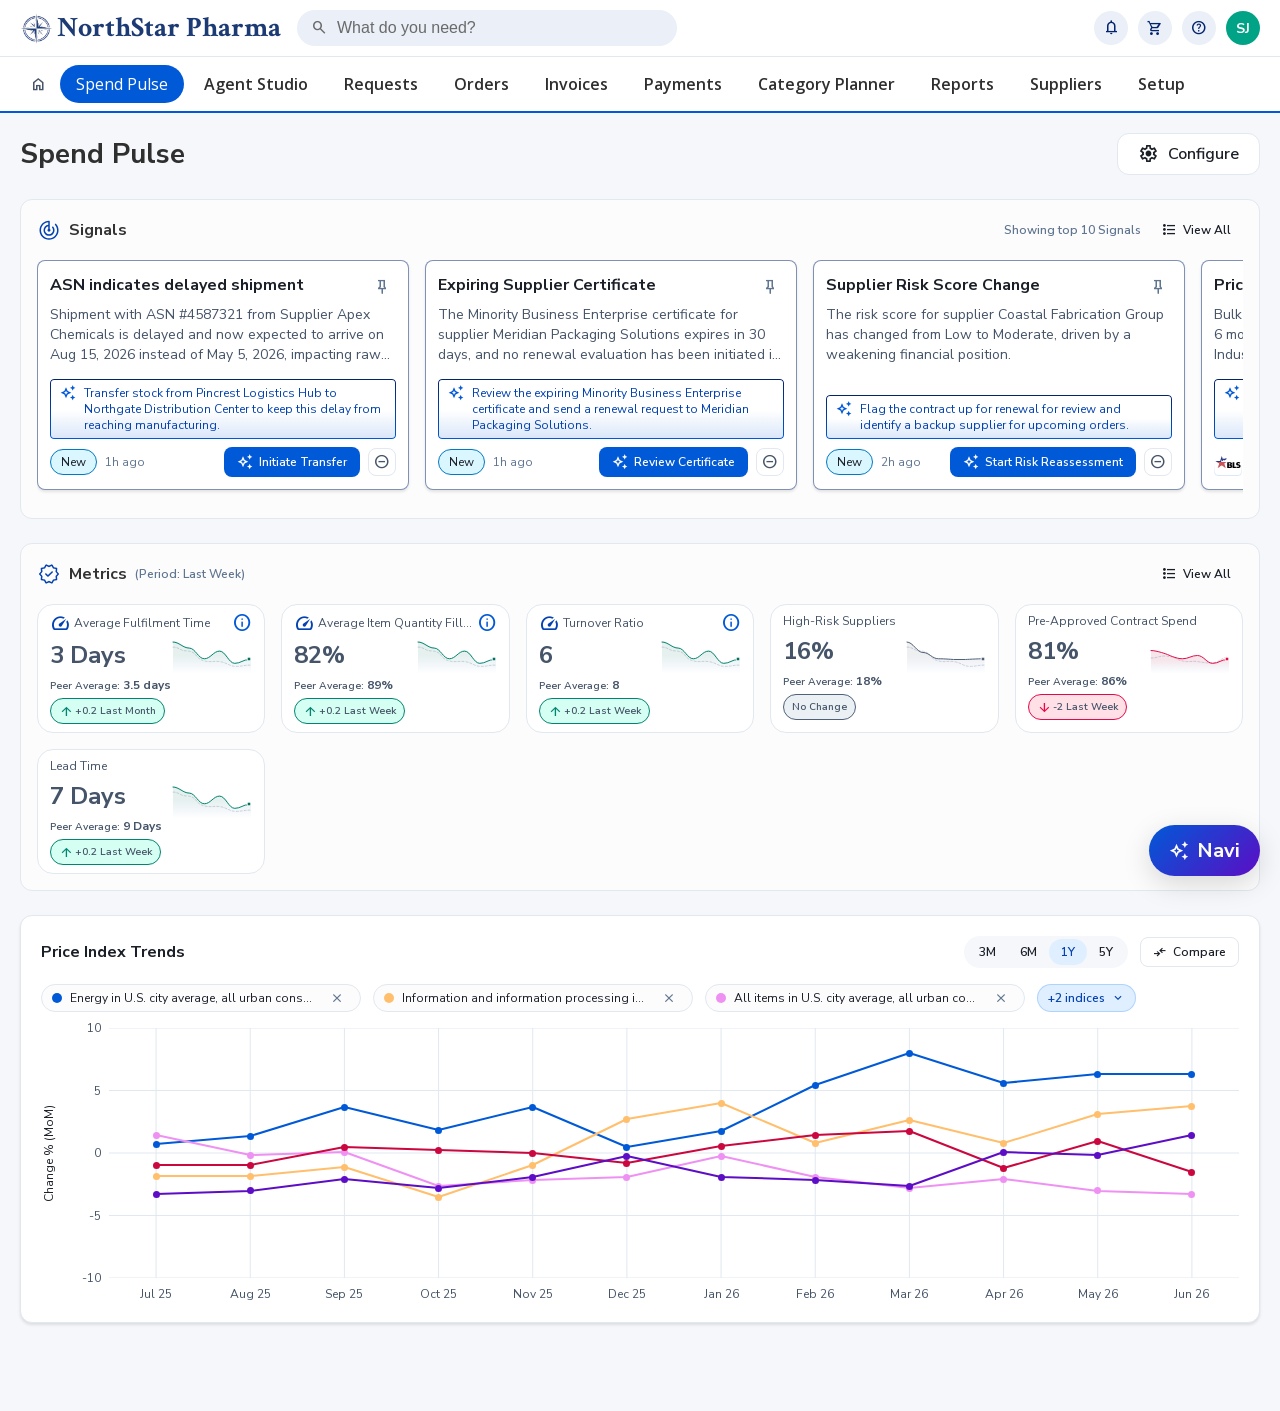
==== index.html @ 849478f4 "Signals open unpinned, chart figures keep their colour, Sourcing gets its own nav Pins: nothing star" ====
<!DOCTYPE html>
<html lang="en">
<head>
<meta charset="utf-8">
<meta name="viewport" content="width=device-width, initial-scale=1">
<title>Spend Pulse Demo Aug 26</title>
<meta name="description" content="Responsive HTML recreation of the Spend Pulse Figma prototype (Demo Spend Pulse, Aug 26), including its full interaction flow.">
<!-- Fonts are vendored locally (Nunito Sans, Open Sans, Material Symbols) so the
     prototype renders identically offline. -->
<link rel="stylesheet" href="assets/fonts/fonts.css">
<link rel="stylesheet" href="styles.css">
</head>
<body>

<div class="app">
  <header class="topbar">
    <div class="topbar__row">
      <!-- Logo lockup from Figma node 190:26518: the compass mark exported from
           the file (34x33) then the wordmark as live text in Crimson Text Bold,
           4px apart. The mark is the export rather than hand-drawn vector, and
           the wordmark is text so it stays crisp at any zoom. -->
      <a class="logo" href="#/landing" aria-label="NorthStar Pharma home">
        <img class="logo__mark" src="assets/northstar-mark.png" alt="">
        <span class="logo__word">NorthStar Pharma</span>
      </a>
      <label class="usearch">
        <span class="mi mi--sm" aria-hidden="true">search</span>
        <input type="search" placeholder="What do you need?" aria-label="What do you need?">
      </label>
      <div class="top-actions">
        <button class="circle-btn" aria-label="Notifications"><span class="mi mi--sm">notifications</span></button>
        <button class="circle-btn" aria-label="Cart"><span class="mi mi--sm">shopping_cart</span></button>
        <button class="circle-btn" aria-label="Help"><span class="mi mi--sm">help</span></button>
        <div class="avatar" title="Sarah Johnson">SJ</div>
      </div>
    </div>
  </header>

  <nav class="nav" aria-label="Primary">
    <div class="nav__row" id="nav-row"></div>
  </nav>

  <!-- Secondary navigation. A screen that has one (Sourcing does) fills this
       slot: the band runs the full width of the window, so it sits outside
       `.page`, whose padding and 1600px cap would inset it. -->
  <div id="subnav"></div>

  <main class="page" id="screen" tabindex="-1"></main>
</div>

<div id="overlay-layer" aria-live="polite"></div>
<!-- The Navi chat sits above the overlays it is handed off from and below the
     tooltips and toasts, which have to stay reachable over everything. -->
<div id="navi-layer" aria-live="polite"></div>
<div id="tip-layer"></div>
<div id="toast-layer"></div>

<script src="app.js"></script>
</body>
</html>
---- assets/fonts/fonts.css ----
/* cyrillic-ext */
@font-face {
  font-family: 'Nunito Sans';
  font-style: normal;
  font-weight: 400;
  font-stretch: 100%;
  font-display: swap;
  src: url(./pe0AMImSLYBIv1o4X1M8ce2xCx3yop4tQpF_MeTm0lfUVwoNnq4CLz0_kJDxzHGGVFMV2w.woff2) format('woff2');
  unicode-range: U+0460-052F, U+1C80-1C8A, U+20B4, U+2DE0-2DFF, U+A640-A69F, U+FE2E-FE2F;
}
/* cyrillic */
@font-face {
  font-family: 'Nunito Sans';
  font-style: normal;
  font-weight: 400;
  font-stretch: 100%;
  font-display: swap;
  src: url(./pe0AMImSLYBIv1o4X1M8ce2xCx3yop4tQpF_MeTm0lfUVwoNnq4CLz0_kJnxzHGGVFMV2w.woff2) format('woff2');
  unicode-range: U+0301, U+0400-045F, U+0490-0491, U+04B0-04B1, U+2116;
}
/* vietnamese */
@font-face {
  font-family: 'Nunito Sans';
  font-style: normal;
  font-weight: 400;
  font-stretch: 100%;
  font-display: swap;
  src: url(./pe0AMImSLYBIv1o4X1M8ce2xCx3yop4tQpF_MeTm0lfUVwoNnq4CLz0_kJLxzHGGVFMV2w.woff2) format('woff2');
  unicode-range: U+0102-0103, U+0110-0111, U+0128-0129, U+0168-0169, U+01A0-01A1, U+01AF-01B0, U+0300-0301, U+0303-0304, U+0308-0309, U+0323, U+0329, U+1EA0-1EF9, U+20AB;
}
/* latin-ext */
@font-face {
  font-family: 'Nunito Sans';
  font-style: normal;
  font-weight: 400;
  font-stretch: 100%;
  font-display: swap;
  src: url(./pe0AMImSLYBIv1o4X1M8ce2xCx3yop4tQpF_MeTm0lfUVwoNnq4CLz0_kJPxzHGGVFMV2w.woff2) format('woff2');
  unicode-range: U+0100-02BA, U+02BD-02C5, U+02C7-02CC, U+02CE-02D7, U+02DD-02FF, U+0304, U+0308, U+0329, U+1D00-1DBF, U+1E00-1E9F, U+1EF2-1EFF, U+2020, U+20A0-20AB, U+20AD-20C0, U+2113, U+2C60-2C7F, U+A720-A7FF;
}
/* latin */
@font-face {
  font-family: 'Nunito Sans';
  font-style: normal;
  font-weight: 400;
  font-stretch: 100%;
  font-display: swap;
  src: url(./pe0AMImSLYBIv1o4X1M8ce2xCx3yop4tQpF_MeTm0lfUVwoNnq4CLz0_kJ3xzHGGVFM.woff2) format('woff2');
  unicode-range: U+0000-00FF, U+0131, U+0152-0153, U+02BB-02BC, U+02C6, U+02DA, U+02DC, U+0304, U+0308, U+0329, U+2000-206F, U+20AC, U+2122, U+2191, U+2193, U+2212, U+2215, U+FEFF, U+FFFD;
}
/* cyrillic-ext */
@font-face {
  font-family: 'Nunito Sans';
  font-style: normal;
  font-weight: 600;
  font-stretch: 100%;
  font-display: swap;
  src: url(./pe0AMImSLYBIv1o4X1M8ce2xCx3yop4tQpF_MeTm0lfUVwoNnq4CLz0_kJDxzHGGVFMV2w.woff2) format('woff2');
  unicode-range: U+0460-052F, U+1C80-1C8A, U+20B4, U+2DE0-2DFF, U+A640-A69F, U+FE2E-FE2F;
}
/* cyrillic */
@font-face {
  font-family: 'Nunito Sans';
  font-style: normal;
  font-weight: 600;
  font-stretch: 100%;
  font-display: swap;
  src: url(./pe0AMImSLYBIv1o4X1M8ce2xCx3yop4tQpF_MeTm0lfUVwoNnq4CLz0_kJnxzHGGVFMV2w.woff2) format('woff2');
  unicode-range: U+0301, U+0400-045F, U+0490-0491, U+04B0-04B1, U+2116;
}
/* vietnamese */
@font-face {
  font-family: 'Nunito Sans';
  font-style: normal;
  font-weight: 600;
  font-stretch: 100%;
  font-display: swap;
  src: url(./pe0AMImSLYBIv1o4X1M8ce2xCx3yop4tQpF_MeTm0lfUVwoNnq4CLz0_kJLxzHGGVFMV2w.woff2) format('woff2');
  unicode-range: U+0102-0103, U+0110-0111, U+0128-0129, U+0168-0169, U+01A0-01A1, U+01AF-01B0, U+0300-0301, U+0303-0304, U+0308-0309, U+0323, U+0329, U+1EA0-1EF9, U+20AB;
}
/* latin-ext */
@font-face {
  font-family: 'Nunito Sans';
  font-style: normal;
  font-weight: 600;
  font-stretch: 100%;
  font-display: swap;
  src: url(./pe0AMImSLYBIv1o4X1M8ce2xCx3yop4tQpF_MeTm0lfUVwoNnq4CLz0_kJPxzHGGVFMV2w.woff2) format('woff2');
  unicode-range: U+0100-02BA, U+02BD-02C5, U+02C7-02CC, U+02CE-02D7, U+02DD-02FF, U+0304, U+0308, U+0329, U+1D00-1DBF, U+1E00-1E9F, U+1EF2-1EFF, U+2020, U+20A0-20AB, U+20AD-20C0, U+2113, U+2C60-2C7F, U+A720-A7FF;
}
/* latin */
@font-face {
  font-family: 'Nunito Sans';
  font-style: normal;
  font-weight: 600;
  font-stretch: 100%;
  font-display: swap;
  src: url(./pe0AMImSLYBIv1o4X1M8ce2xCx3yop4tQpF_MeTm0lfUVwoNnq4CLz0_kJ3xzHGGVFM.woff2) format('woff2');
  unicode-range: U+0000-00FF, U+0131, U+0152-0153, U+02BB-02BC, U+02C6, U+02DA, U+02DC, U+0304, U+0308, U+0329, U+2000-206F, U+20AC, U+2122, U+2191, U+2193, U+2212, U+2215, U+FEFF, U+FFFD;
}
/* cyrillic-ext */
@font-face {
  font-family: 'Nunito Sans';
  font-style: normal;
  font-weight: 700;
  font-stretch: 100%;
  font-display: swap;
  src: url(./pe0AMImSLYBIv1o4X1M8ce2xCx3yop4tQpF_MeTm0lfUVwoNnq4CLz0_kJDxzHGGVFMV2w.woff2) format('woff2');
  unicode-range: U+0460-052F, U+1C80-1C8A, U+20B4, U+2DE0-2DFF, U+A640-A69F, U+FE2E-FE2F;
}
/* cyrillic */
@font-face {
  font-family: 'Nunito Sans';
  font-style: normal;
  font-weight: 700;
  font-stretch: 100%;
  font-display: swap;
  src: url(./pe0AMImSLYBIv1o4X1M8ce2xCx3yop4tQpF_MeTm0lfUVwoNnq4CLz0_kJnxzHGGVFMV2w.woff2) format('woff2');
  unicode-range: U+0301, U+0400-045F, U+0490-0491, U+04B0-04B1, U+2116;
}
/* vietnamese */
@font-face {
  font-family: 'Nunito Sans';
  font-style: normal;
  font-weight: 700;
  font-stretch: 100%;
  font-display: swap;
  src: url(./pe0AMImSLYBIv1o4X1M8ce2xCx3yop4tQpF_MeTm0lfUVwoNnq4CLz0_kJLxzHGGVFMV2w.woff2) format('woff2');
  unicode-range: U+0102-0103, U+0110-0111, U+0128-0129, U+0168-0169, U+01A0-01A1, U+01AF-01B0, U+0300-0301, U+0303-0304, U+0308-0309, U+0323, U+0329, U+1EA0-1EF9, U+20AB;
}
/* latin-ext */
@font-face {
  font-family: 'Nunito Sans';
  font-style: normal;
  font-weight: 700;
  font-stretch: 100%;
  font-display: swap;
  src: url(./pe0AMImSLYBIv1o4X1M8ce2xCx3yop4tQpF_MeTm0lfUVwoNnq4CLz0_kJPxzHGGVFMV2w.woff2) format('woff2');
  unicode-range: U+0100-02BA, U+02BD-02C5, U+02C7-02CC, U+02CE-02D7, U+02DD-02FF, U+0304, U+0308, U+0329, U+1D00-1DBF, U+1E00-1E9F, U+1EF2-1EFF, U+2020, U+20A0-20AB, U+20AD-20C0, U+2113, U+2C60-2C7F, U+A720-A7FF;
}
/* latin */
@font-face {
  font-family: 'Nunito Sans';
  font-style: normal;
  font-weight: 700;
  font-stretch: 100%;
  font-display: swap;
  src: url(./pe0AMImSLYBIv1o4X1M8ce2xCx3yop4tQpF_MeTm0lfUVwoNnq4CLz0_kJ3xzHGGVFM.woff2) format('woff2');
  unicode-range: U+0000-00FF, U+0131, U+0152-0153, U+02BB-02BC, U+02C6, U+02DA, U+02DC, U+0304, U+0308, U+0329, U+2000-206F, U+20AC, U+2122, U+2191, U+2193, U+2212, U+2215, U+FEFF, U+FFFD;
}
/* cyrillic-ext */
@font-face {
  font-family: 'Nunito Sans';
  font-style: normal;
  font-weight: 800;
  font-stretch: 100%;
  font-display: swap;
  src: url(./pe0AMImSLYBIv1o4X1M8ce2xCx3yop4tQpF_MeTm0lfUVwoNnq4CLz0_kJDxzHGGVFMV2w.woff2) format('woff2');
  unicode-range: U+0460-052F, U+1C80-1C8A, U+20B4, U+2DE0-2DFF, U+A640-A69F, U+FE2E-FE2F;
}
/* cyrillic */
@font-face {
  font-family: 'Nunito Sans';
  font-style: normal;
  font-weight: 800;
  font-stretch: 100%;
  font-display: swap;
  src: url(./pe0AMImSLYBIv1o4X1M8ce2xCx3yop4tQpF_MeTm0lfUVwoNnq4CLz0_kJnxzHGGVFMV2w.woff2) format('woff2');
  unicode-range: U+0301, U+0400-045F, U+0490-0491, U+04B0-04B1, U+2116;
}
/* vietnamese */
@font-face {
  font-family: 'Nunito Sans';
  font-style: normal;
  font-weight: 800;
  font-stretch: 100%;
  font-display: swap;
  src: url(./pe0AMImSLYBIv1o4X1M8ce2xCx3yop4tQpF_MeTm0lfUVwoNnq4CLz0_kJLxzHGGVFMV2w.woff2) format('woff2');
  unicode-range: U+0102-0103, U+0110-0111, U+0128-0129, U+0168-0169, U+01A0-01A1, U+01AF-01B0, U+0300-0301, U+0303-0304, U+0308-0309, U+0323, U+0329, U+1EA0-1EF9, U+20AB;
}
/* latin-ext */
@font-face {
  font-family: 'Nunito Sans';
  font-style: normal;
  font-weight: 800;
  font-stretch: 100%;
  font-display: swap;
  src: url(./pe0AMImSLYBIv1o4X1M8ce2xCx3yop4tQpF_MeTm0lfUVwoNnq4CLz0_kJPxzHGGVFMV2w.woff2) format('woff2');
  unicode-range: U+0100-02BA, U+02BD-02C5, U+02C7-02CC, U+02CE-02D7, U+02DD-02FF, U+0304, U+0308, U+0329, U+1D00-1DBF, U+1E00-1E9F, U+1EF2-1EFF, U+2020, U+20A0-20AB, U+20AD-20C0, U+2113, U+2C60-2C7F, U+A720-A7FF;
}
/* latin */
@font-face {
  font-family: 'Nunito Sans';
  font-style: normal;
  font-weight: 800;
  font-stretch: 100%;
  font-display: swap;
  src: url(./pe0AMImSLYBIv1o4X1M8ce2xCx3yop4tQpF_MeTm0lfUVwoNnq4CLz0_kJ3xzHGGVFM.woff2) format('woff2');
  unicode-range: U+0000-00FF, U+0131, U+0152-0153, U+02BB-02BC, U+02C6, U+02DA, U+02DC, U+0304, U+0308, U+0329, U+2000-206F, U+20AC, U+2122, U+2191, U+2193, U+2212, U+2215, U+FEFF, U+FFFD;
}
/* cyrillic-ext */
@font-face {
  font-family: 'Open Sans';
  font-style: normal;
  font-weight: 400;
  font-stretch: 100%;
  font-display: swap;
  src: url(./memvYaGs126MiZpBA-UvWbX2vVnXBbObj2OVTSKmu0SC55K5gw.woff2) format('woff2');
  unicode-range: U+0460-052F, U+1C80-1C8A, U+20B4, U+2DE0-2DFF, U+A640-A69F, U+FE2E-FE2F;
}
/* cyrillic */
@font-face {
  font-family: 'Open Sans';
  font-style: normal;
  font-weight: 400;
  font-stretch: 100%;
  font-display: swap;
  src: url(./memvYaGs126MiZpBA-UvWbX2vVnXBbObj2OVTSumu0SC55K5gw.woff2) format('woff2');
  unicode-range: U+0301, U+0400-045F, U+0490-0491, U+04B0-04B1, U+2116;
}
/* greek-ext */
@font-face {
  font-family: 'Open Sans';
  font-style: normal;
  font-weight: 400;
  font-stretch: 100%;
  font-display: swap;
  src: url(./memvYaGs126MiZpBA-UvWbX2vVnXBbObj2OVTSOmu0SC55K5gw.woff2) format('woff2');
  unicode-range: U+1F00-1FFF;
}
/* greek */
@font-face {
  font-family: 'Open Sans';
  font-style: normal;
  font-weight: 400;
  font-stretch: 100%;
  font-display: swap;
  src: url(./memvYaGs126MiZpBA-UvWbX2vVnXBbObj2OVTSymu0SC55K5gw.woff2) format('woff2');
  unicode-range: U+0370-0377, U+037A-037F, U+0384-038A, U+038C, U+038E-03A1, U+03A3-03FF;
}
/* hebrew */
@font-face {
  font-family: 'Open Sans';
  font-style: normal;
  font-weight: 400;
  font-stretch: 100%;
  font-display: swap;
  src: url(./memvYaGs126MiZpBA-UvWbX2vVnXBbObj2OVTS2mu0SC55K5gw.woff2) format('woff2');
  unicode-range: U+0307-0308, U+0590-05FF, U+200C-2010, U+20AA, U+25CC, U+FB1D-FB4F;
}
/* math */
@font-face {
  font-family: 'Open Sans';
  font-style: normal;
  font-weight: 400;
  font-stretch: 100%;
  font-display: swap;
  src: url(./memvYaGs126MiZpBA-UvWbX2vVnXBbObj2OVTVOmu0SC55K5gw.woff2) format('woff2');
  unicode-range: U+0302-0303, U+0305, U+0307-0308, U+0310, U+0312, U+0315, U+031A, U+0326-0327, U+032C, U+032F-0330, U+0332-0333, U+0338, U+033A, U+0346, U+034D, U+0391-03A1, U+03A3-03A9, U+03B1-03C9, U+03D1, U+03D5-03D6, U+03F0-03F1, U+03F4-03F5, U+2016-2017, U+2034-2038, U+203C, U+2040, U+2043, U+2047, U+2050, U+2057, U+205F, U+2070-2071, U+2074-208E, U+2090-209C, U+20D0-20DC, U+20E1, U+20E5-20EF, U+2100-2112, U+2114-2115, U+2117-2121, U+2123-214F, U+2190, U+2192, U+2194-21AE, U+21B0-21E5, U+21F1-21F2, U+21F4-2211, U+2213-2214, U+2216-22FF, U+2308-230B, U+2310, U+2319, U+231C-2321, U+2336-237A, U+237C, U+2395, U+239B-23B7, U+23D0, U+23DC-23E1, U+2474-2475, U+25AF, U+25B3, U+25B7, U+25BD, U+25C1, U+25CA, U+25CC, U+25FB, U+266D-266F, U+27C0-27FF, U+2900-2AFF, U+2B0E-2B11, U+2B30-2B4C, U+2BFE, U+3030, U+FF5B, U+FF5D, U+1D400-1D7FF, U+1EE00-1EEFF;
}
/* symbols */
@font-face {
  font-family: 'Open Sans';
  font-style: normal;
  font-weight: 400;
  font-stretch: 100%;
  font-display: swap;
  src: url(./memvYaGs126MiZpBA-UvWbX2vVnXBbObj2OVTUGmu0SC55K5gw.woff2) format('woff2');
  unicode-range: U+0001-000C, U+000E-001F, U+007F-009F, U+20DD-20E0, U+20E2-20E4, U+2150-218F, U+2190, U+2192, U+2194-2199, U+21AF, U+21E6-21F0, U+21F3, U+2218-2219, U+2299, U+22C4-22C6, U+2300-243F, U+2440-244A, U+2460-24FF, U+25A0-27BF, U+2800-28FF, U+2921-2922, U+2981, U+29BF, U+29EB, U+2B00-2BFF, U+4DC0-4DFF, U+FFF9-FFFB, U+10140-1018E, U+10190-1019C, U+101A0, U+101D0-101FD, U+102E0-102FB, U+10E60-10E7E, U+1D2C0-1D2D3, U+1D2E0-1D37F, U+1F000-1F0FF, U+1F100-1F1AD, U+1F1E6-1F1FF, U+1F30D-1F30F, U+1F315, U+1F31C, U+1F31E, U+1F320-1F32C, U+1F336, U+1F378, U+1F37D, U+1F382, U+1F393-1F39F, U+1F3A7-1F3A8, U+1F3AC-1F3AF, U+1F3C2, U+1F3C4-1F3C6, U+1F3CA-1F3CE, U+1F3D4-1F3E0, U+1F3ED, U+1F3F1-1F3F3, U+1F3F5-1F3F7, U+1F408, U+1F415, U+1F41F, U+1F426, U+1F43F, U+1F441-1F442, U+1F444, U+1F446-1F449, U+1F44C-1F44E, U+1F453, U+1F46A, U+1F47D, U+1F4A3, U+1F4B0, U+1F4B3, U+1F4B9, U+1F4BB, U+1F4BF, U+1F4C8-1F4CB, U+1F4D6, U+1F4DA, U+1F4DF, U+1F4E3-1F4E6, U+1F4EA-1F4ED, U+1F4F7, U+1F4F9-1F4FB, U+1F4FD-1F4FE, U+1F503, U+1F507-1F50B, U+1F50D, U+1F512-1F513, U+1F53E-1F54A, U+1F54F-1F5FA, U+1F610, U+1F650-1F67F, U+1F687, U+1F68D, U+1F691, U+1F694, U+1F698, U+1F6AD, U+1F6B2, U+1F6B9-1F6BA, U+1F6BC, U+1F6C6-1F6CF, U+1F6D3-1F6D7, U+1F6E0-1F6EA, U+1F6F0-1F6F3, U+1F6F7-1F6FC, U+1F700-1F7FF, U+1F800-1F80B, U+1F810-1F847, U+1F850-1F859, U+1F860-1F887, U+1F890-1F8AD, U+1F8B0-1F8BB, U+1F8C0-1F8C1, U+1F900-1F90B, U+1F93B, U+1F946, U+1F984, U+1F996, U+1F9E9, U+1FA00-1FA6F, U+1FA70-1FA7C, U+1FA80-1FA89, U+1FA8F-1FAC6, U+1FACE-1FADC, U+1FADF-1FAE9, U+1FAF0-1FAF8, U+1FB00-1FBFF;
}
/* vietnamese */
@font-face {
  font-family: 'Open Sans';
  font-style: normal;
  font-weight: 400;
  font-stretch: 100%;
  font-display: swap;
  src: url(./memvYaGs126MiZpBA-UvWbX2vVnXBbObj2OVTSCmu0SC55K5gw.woff2) format('woff2');
  unicode-range: U+0102-0103, U+0110-0111, U+0128-0129, U+0168-0169, U+01A0-01A1, U+01AF-01B0, U+0300-0301, U+0303-0304, U+0308-0309, U+0323, U+0329, U+1EA0-1EF9, U+20AB;
}
/* latin-ext */
@font-face {
  font-family: 'Open Sans';
  font-style: normal;
  font-weight: 400;
  font-stretch: 100%;
  font-display: swap;
  src: url(./memvYaGs126MiZpBA-UvWbX2vVnXBbObj2OVTSGmu0SC55K5gw.woff2) format('woff2');
  unicode-range: U+0100-02BA, U+02BD-02C5, U+02C7-02CC, U+02CE-02D7, U+02DD-02FF, U+0304, U+0308, U+0329, U+1D00-1DBF, U+1E00-1E9F, U+1EF2-1EFF, U+2020, U+20A0-20AB, U+20AD-20C0, U+2113, U+2C60-2C7F, U+A720-A7FF;
}
/* latin */
@font-face {
  font-family: 'Open Sans';
  font-style: normal;
  font-weight: 400;
  font-stretch: 100%;
  font-display: swap;
  src: url(./memvYaGs126MiZpBA-UvWbX2vVnXBbObj2OVTS-mu0SC55I.woff2) format('woff2');
  unicode-range: U+0000-00FF, U+0131, U+0152-0153, U+02BB-02BC, U+02C6, U+02DA, U+02DC, U+0304, U+0308, U+0329, U+2000-206F, U+20AC, U+2122, U+2191, U+2193, U+2212, U+2215, U+FEFF, U+FFFD;
}
/* cyrillic-ext */
@font-face {
  font-family: 'Open Sans';
  font-style: normal;
  font-weight: 600;
  font-stretch: 100%;
  font-display: swap;
  src: url(./memvYaGs126MiZpBA-UvWbX2vVnXBbObj2OVTSKmu0SC55K5gw.woff2) format('woff2');
  unicode-range: U+0460-052F, U+1C80-1C8A, U+20B4, U+2DE0-2DFF, U+A640-A69F, U+FE2E-FE2F;
}
/* cyrillic */
@font-face {
  font-family: 'Open Sans';
  font-style: normal;
  font-weight: 600;
  font-stretch: 100%;
  font-display: swap;
  src: url(./memvYaGs126MiZpBA-UvWbX2vVnXBbObj2OVTSumu0SC55K5gw.woff2) format('woff2');
  unicode-range: U+0301, U+0400-045F, U+0490-0491, U+04B0-04B1, U+2116;
}
/* greek-ext */
@font-face {
  font-family: 'Open Sans';
  font-style: normal;
  font-weight: 600;
  font-stretch: 100%;
  font-display: swap;
  src: url(./memvYaGs126MiZpBA-UvWbX2vVnXBbObj2OVTSOmu0SC55K5gw.woff2) format('woff2');
  unicode-range: U+1F00-1FFF;
}
/* greek */
@font-face {
  font-family: 'Open Sans';
  font-style: normal;
  font-weight: 600;
  font-stretch: 100%;
  font-display: swap;
  src: url(./memvYaGs126MiZpBA-UvWbX2vVnXBbObj2OVTSymu0SC55K5gw.woff2) format('woff2');
  unicode-range: U+0370-0377, U+037A-037F, U+0384-038A, U+038C, U+038E-03A1, U+03A3-03FF;
}
/* hebrew */
@font-face {
  font-family: 'Open Sans';
  font-style: normal;
  font-weight: 600;
  font-stretch: 100%;
  font-display: swap;
  src: url(./memvYaGs126MiZpBA-UvWbX2vVnXBbObj2OVTS2mu0SC55K5gw.woff2) format('woff2');
  unicode-range: U+0307-0308, U+0590-05FF, U+200C-2010, U+20AA, U+25CC, U+FB1D-FB4F;
}
/* math */
@font-face {
  font-family: 'Open Sans';
  font-style: normal;
  font-weight: 600;
  font-stretch: 100%;
  font-display: swap;
  src: url(./memvYaGs126MiZpBA-UvWbX2vVnXBbObj2OVTVOmu0SC55K5gw.woff2) format('woff2');
  unicode-range: U+0302-0303, U+0305, U+0307-0308, U+0310, U+0312, U+0315, U+031A, U+0326-0327, U+032C, U+032F-0330, U+0332-0333, U+0338, U+033A, U+0346, U+034D, U+0391-03A1, U+03A3-03A9, U+03B1-03C9, U+03D1, U+03D5-03D6, U+03F0-03F1, U+03F4-03F5, U+2016-2017, U+2034-2038, U+203C, U+2040, U+2043, U+2047, U+2050, U+2057, U+205F, U+2070-2071, U+2074-208E, U+2090-209C, U+20D0-20DC, U+20E1, U+20E5-20EF, U+2100-2112, U+2114-2115, U+2117-2121, U+2123-214F, U+2190, U+2192, U+2194-21AE, U+21B0-21E5, U+21F1-21F2, U+21F4-2211, U+2213-2214, U+2216-22FF, U+2308-230B, U+2310, U+2319, U+231C-2321, U+2336-237A, U+237C, U+2395, U+239B-23B7, U+23D0, U+23DC-23E1, U+2474-2475, U+25AF, U+25B3, U+25B7, U+25BD, U+25C1, U+25CA, U+25CC, U+25FB, U+266D-266F, U+27C0-27FF, U+2900-2AFF, U+2B0E-2B11, U+2B30-2B4C, U+2BFE, U+3030, U+FF5B, U+FF5D, U+1D400-1D7FF, U+1EE00-1EEFF;
}
/* symbols */
@font-face {
  font-family: 'Open Sans';
  font-style: normal;
  font-weight: 600;
  font-stretch: 100%;
  font-display: swap;
  src: url(./memvYaGs126MiZpBA-UvWbX2vVnXBbObj2OVTUGmu0SC55K5gw.woff2) format('woff2');
  unicode-range: U+0001-000C, U+000E-001F, U+007F-009F, U+20DD-20E0, U+20E2-20E4, U+2150-218F, U+2190, U+2192, U+2194-2199, U+21AF, U+21E6-21F0, U+21F3, U+2218-2219, U+2299, U+22C4-22C6, U+2300-243F, U+2440-244A, U+2460-24FF, U+25A0-27BF, U+2800-28FF, U+2921-2922, U+2981, U+29BF, U+29EB, U+2B00-2BFF, U+4DC0-4DFF, U+FFF9-FFFB, U+10140-1018E, U+10190-1019C, U+101A0, U+101D0-101FD, U+102E0-102FB, U+10E60-10E7E, U+1D2C0-1D2D3, U+1D2E0-1D37F, U+1F000-1F0FF, U+1F100-1F1AD, U+1F1E6-1F1FF, U+1F30D-1F30F, U+1F315, U+1F31C, U+1F31E, U+1F320-1F32C, U+1F336, U+1F378, U+1F37D, U+1F382, U+1F393-1F39F, U+1F3A7-1F3A8, U+1F3AC-1F3AF, U+1F3C2, U+1F3C4-1F3C6, U+1F3CA-1F3CE, U+1F3D4-1F3E0, U+1F3ED, U+1F3F1-1F3F3, U+1F3F5-1F3F7, U+1F408, U+1F415, U+1F41F, U+1F426, U+1F43F, U+1F441-1F442, U+1F444, U+1F446-1F449, U+1F44C-1F44E, U+1F453, U+1F46A, U+1F47D, U+1F4A3, U+1F4B0, U+1F4B3, U+1F4B9, U+1F4BB, U+1F4BF, U+1F4C8-1F4CB, U+1F4D6, U+1F4DA, U+1F4DF, U+1F4E3-1F4E6, U+1F4EA-1F4ED, U+1F4F7, U+1F4F9-1F4FB, U+1F4FD-1F4FE, U+1F503, U+1F507-1F50B, U+1F50D, U+1F512-1F513, U+1F53E-1F54A, U+1F54F-1F5FA, U+1F610, U+1F650-1F67F, U+1F687, U+1F68D, U+1F691, U+1F694, U+1F698, U+1F6AD, U+1F6B2, U+1F6B9-1F6BA, U+1F6BC, U+1F6C6-1F6CF, U+1F6D3-1F6D7, U+1F6E0-1F6EA, U+1F6F0-1F6F3, U+1F6F7-1F6FC, U+1F700-1F7FF, U+1F800-1F80B, U+1F810-1F847, U+1F850-1F859, U+1F860-1F887, U+1F890-1F8AD, U+1F8B0-1F8BB, U+1F8C0-1F8C1, U+1F900-1F90B, U+1F93B, U+1F946, U+1F984, U+1F996, U+1F9E9, U+1FA00-1FA6F, U+1FA70-1FA7C, U+1FA80-1FA89, U+1FA8F-1FAC6, U+1FACE-1FADC, U+1FADF-1FAE9, U+1FAF0-1FAF8, U+1FB00-1FBFF;
}
/* vietnamese */
@font-face {
  font-family: 'Open Sans';
  font-style: normal;
  font-weight: 600;
  font-stretch: 100%;
  font-display: swap;
  src: url(./memvYaGs126MiZpBA-UvWbX2vVnXBbObj2OVTSCmu0SC55K5gw.woff2) format('woff2');
  unicode-range: U+0102-0103, U+0110-0111, U+0128-0129, U+0168-0169, U+01A0-01A1, U+01AF-01B0, U+0300-0301, U+0303-0304, U+0308-0309, U+0323, U+0329, U+1EA0-1EF9, U+20AB;
}
/* latin-ext */
@font-face {
  font-family: 'Open Sans';
  font-style: normal;
  font-weight: 600;
  font-stretch: 100%;
  font-display: swap;
  src: url(./memvYaGs126MiZpBA-UvWbX2vVnXBbObj2OVTSGmu0SC55K5gw.woff2) format('woff2');
  unicode-range: U+0100-02BA, U+02BD-02C5, U+02C7-02CC, U+02CE-02D7, U+02DD-02FF, U+0304, U+0308, U+0329, U+1D00-1DBF, U+1E00-1E9F, U+1EF2-1EFF, U+2020, U+20A0-20AB, U+20AD-20C0, U+2113, U+2C60-2C7F, U+A720-A7FF;
}
/* latin */
@font-face {
  font-family: 'Open Sans';
  font-style: normal;
  font-weight: 600;
  font-stretch: 100%;
  font-display: swap;
  src: url(./memvYaGs126MiZpBA-UvWbX2vVnXBbObj2OVTS-mu0SC55I.woff2) format('woff2');
  unicode-range: U+0000-00FF, U+0131, U+0152-0153, U+02BB-02BC, U+02C6, U+02DA, U+02DC, U+0304, U+0308, U+0329, U+2000-206F, U+20AC, U+2122, U+2191, U+2193, U+2212, U+2215, U+FEFF, U+FFFD;
}

/* fallback */
@font-face {
  font-family: 'Material Symbols Outlined';
  font-style: normal;
  font-weight: 400;
  src: url(./kJF4BvYX7BgnkSrUwT8OhrdQw4oELdPIeeII9v6oDMzByHX9rA6RzaxHMPdY43zj-jCxv3fzvRNU22ZZLsYEpzC_1ver5Y0J1Llf.woff2) format('woff2');
}

/* Crimson Text Bold — the NorthStar Pharma wordmark's typeface in the Figma
   logo (node 190:26518). Only the bold weight is vendored, and only the two
   latin subsets: the wordmark is the sole place the family is used. */
/* latin-ext */
@font-face {
  font-family: 'Crimson Text';
  font-style: normal;
  font-weight: 700;
  font-display: block;
  src: url(./crimsontext-700-latin-ext.woff2) format('woff2');
  unicode-range: U+0100-02BA, U+02BD-02C5, U+02C7-02CC, U+02CE-02D7, U+02DD-02FF, U+0304, U+0308, U+0329, U+1D00-1DBF, U+1E00-1E9F, U+1EF2-1EFF, U+2020, U+20A0-20AB, U+20AD-20C0, U+2113, U+2C60-2C7F, U+A720-A7FF;
}
/* latin */
@font-face {
  font-family: 'Crimson Text';
  font-style: normal;
  font-weight: 700;
  font-display: block;
  src: url(./crimsontext-700-latin.woff2) format('woff2');
  unicode-range: U+0000-00FF, U+0131, U+0152-0153, U+02BB-02BC, U+02C6, U+02DA, U+02DC, U+0304, U+0308, U+0329, U+2000-206F, U+20AC, U+2122, U+2191, U+2193, U+2212, U+2215, U+FEFF, U+FFFD;
}

/* The static Material Symbols above carries no FILL axis, so a solid glyph is
   impossible with it. This is a 1.7 KB FILL=1 subset covering just `push_pin`,
   used for the pinned state of a signal card. */
@font-face {
  font-family: 'Material Symbols Filled';
  font-style: normal;
  font-weight: 400;
  src: url(./material-symbols-fill1-subset.woff2) format('woff2');
  unicode-range: U+5f, U+68-69, U+6e, U+70, U+73, U+75;
}

.material-symbols-outlined {
  font-family: 'Material Symbols Outlined';
  font-weight: normal;
  font-style: normal;
  font-size: 24px;
  line-height: 1;
  letter-spacing: normal;
  text-transform: none;
  display: inline-block;
  white-space: nowrap;
  word-wrap: normal;
  direction: ltr;
  -webkit-font-feature-settings: 'liga';
  -webkit-font-smoothing: antialiased;
}
---- styles.css ----
/* ==========================================================================
   Spend Pulse Demo — Aug 26
   Design tokens transcribed from the Figma file (Coupa CUI)
   ========================================================================== */

:root{
  /* colour */
  --primary:#0059d6;
  --primary-active:#03246d;
  --primary-subtle:#e0efff;
  --primary-border-transparent:#3996f94d;
  --brand-subtle-text:#0342b0;
  --t1:#1b1f28;
  --t2:#455468;
  --t3:#607590;
  --t5:#fcfcfd;
  --text-link:#0059d6;
  --text1:#2f2f2f;
  --text2:#6a6a6a;
  --s1:#ffffff;
  --s2:#fcfcfd;
  --s3:#f5f7fa;
  --b2:#e1e8ef;
  --s1-border:#03246d80;
  --neutral-subtle:#ebf0f4;
  --neutral-border:#4f6077;
  --green-subtle:#d6fff3;
  --green-border:#008571;
  --green-500:#00a385;
  --positive:#008571;
  --positive-subtle-text:#00705f;   /* color/text/subtle/green */
  --red-subtle:#ffe0e7;
  --red-border:#e70848;
  --red-bold:#ca073e;
  --red-subtle-text:#a80539;        /* color/text/subtle/red */
  --lightblue-subtle:#daf6ff;
  --lightblue-border:#007ac5;
  --orange-subtle:#ffbf6c;
  --magenta-subtle:#ef91f3;
  --purple-bold:#5c0dc5;
  --universal-search:#eaeff8;
  --logo-blue:#1565c0;
  --amber-border:#e8a33d;
  --amber-subtle:#fff6e5;
  --pumpkin-1:#ffd2b2;
  --status-warning-bold:#e08500;
  --text-subtle-lightblue:#0060a4;

  /* AI gradient tokens — the two Figma paint styles behind every Navi surface.
     `aiSubtle` is a 15%-opacity paint over white, so the stop alphas below are
     the Figma alphas already multiplied by 0.15 (CSS has no layer opacity). */
  --ai-subtle-surface:linear-gradient(180deg,#ffffff13 52.4%,#0059d626 100%);
  --ai-bold-surface:linear-gradient(180deg,#03246d 0%,#0059d6 100%);
  /* `Ai Colors/C1/Default` — the gradient stroke on Navi-owned panels. The
     Figma gradientTransform is a ~99° rotation, i.e. left-to-right with a
     slight downward tilt. */
  --ai-c1-default:linear-gradient(99deg,#0b2661 0%,#0061c2 100%);

  /* type */
  --font-heading:"Nunito Sans","Helvetica Neue",Arial,sans-serif;
  --font-control:"Nunito Sans","Helvetica Neue",Arial,sans-serif;
  --font-nav:"Open Sans","Helvetica Neue",Arial,sans-serif;
  --fs-3xs:10px; --fs-2xs:12px; --fs-sm:14px; --fs-md:16px;
  --fs-xl:20px; --fs-2xl:24px; --fs-3xl:28px;

  /* space */
  --sp-3xs:2px; --sp-2xs:4px; --sp-xs:6px; --sp-sm:8px; --sp-md:10px;
  --sp-lg:12px; --sp-2xl:16px; --sp-3xl:20px; --sp-4xl:24px;

  /* radii */
  --r-2xs:4px; --r-xs:8px; --r-sm:10px; --r-md:12px; --r-xl:16px; --r-pill:100px;

  /* elevation */
  --shadow1:0 2px 3px #0000001a;
  --shadow-sm:0 2px 8px #0000001a;
  --shadow-lg:0 8px 28px #00000026;
}

*,*::before,*::after{box-sizing:border-box}

html,body{margin:0;padding:0}
body{
  font-family:var(--font-control);
  font-size:var(--fs-sm);
  color:var(--t1);
  background:var(--s3);
  -webkit-font-smoothing:antialiased;
}
button{font:inherit;color:inherit;background:none;border:0;cursor:pointer}
a{color:var(--primary);text-decoration:none}
ul{margin:0;padding:0;list-style:none}
h1,h2,h3,h4{margin:0;font-family:var(--font-heading)}
h1{font-size:var(--fs-3xl);line-height:40px;font-weight:700;color:var(--text1)}
h2{font-size:var(--fs-2xl);line-height:36px;font-weight:700}
h3{font-size:var(--fs-xl);line-height:32px;font-weight:700}
h4{font-size:var(--fs-md);line-height:24px;font-weight:700}
svg{display:block;flex:none}

/* Material Symbols — used for the prototype's UI glyphs (search, chevrons,
   info, warning, sparkle, etc.). Rendered from the icon font rather than
   hand-drawn paths. */
.mi{
  font-family:"Material Symbols Outlined";font-weight:400;font-style:normal;
  font-size:20px;line-height:1;letter-spacing:normal;text-transform:none;
  display:inline-block;white-space:nowrap;direction:ltr;flex:none;
  -webkit-font-feature-settings:"liga";font-variation-settings:"opsz" 24;
  -webkit-font-smoothing:antialiased;user-select:none;
}
.mi--sm{font-size:16px}
.mi--xs{font-size:14px}
.mi--20{font-size:20px}
.mi--lg{font-size:24px}

/* ---------------------------------------------------------------- app shell */
.app{min-height:100vh;display:flex;flex-direction:column;background:var(--s3)}

.topbar{
  position:sticky;top:0;z-index:40;background:var(--s1);
  border-bottom:1px solid var(--b2);
}
.topbar__row{
  display:flex;align-items:center;gap:var(--sp-2xl);
  padding:10px 20px;max-width:1600px;margin:0 auto;
}
/* Logo lockup, Figma node 190:26518: 34x33 compass mark, 4px gap, wordmark in
   Crimson Text Bold 28px / 20px line-height on #1c3a73. The mark is a bitmap
   export from the file; the wordmark is live text, so it stays sharp and the
   lockup keeps its measured 263px width. */
.logo{height:33px;flex:none;display:flex;align-items:center;gap:4px}
.logo__mark{height:33px;width:auto;display:block}
.logo__word{
  font-family:"Crimson Text",Georgia,"Times New Roman",serif;
  font-weight:700;font-size:28px;line-height:20px;color:#1c3a73;
  white-space:nowrap;
}
.usearch{
  flex:1 1 260px;max-width:380px;display:flex;align-items:center;gap:var(--sp-sm);
  background:var(--universal-search);border-radius:var(--r-pill);
  padding:8px 14px;color:var(--text2);
}
.usearch input{
  border:0;background:transparent;outline:none;flex:1;min-width:0;
  font-size:var(--fs-md);color:var(--text1);
}
.usearch input::placeholder{color:var(--text2)}
.top-actions{margin-left:auto;display:flex;align-items:center;gap:var(--sp-md)}
.circle-btn{
  width:34px;height:34px;border-radius:50%;background:var(--universal-search);
  display:grid;place-items:center;color:var(--primary-active);
}
.circle-btn:hover{background:var(--primary-subtle)}
.avatar{
  width:34px;height:34px;border-radius:50%;background:var(--green-500);color:#fff;
  display:grid;place-items:center;font-weight:700;font-size:13.8px;letter-spacing:.02em;
}

.nav{border-bottom:2px solid var(--primary);background:var(--s1)}
.nav__row{
  display:flex;align-items:center;gap:var(--sp-2xs);
  padding:8px 20px;max-width:1600px;margin:0 auto;
  overflow-x:auto;scrollbar-width:thin;
}
.nav__row::-webkit-scrollbar{height:4px}
.nav__row::-webkit-scrollbar-thumb{background:#c9d3df;border-radius:4px}
.nav a{
  font-family:var(--font-nav);font-size:var(--fs-md);font-weight:600;color:var(--text1);
  padding:8px 16px;border-radius:var(--r-pill);white-space:nowrap;
}
.nav a:hover{background:var(--s3)}
.nav a.active{background:var(--primary);color:#fff;font-weight:400}
.nav .home-link{color:var(--t2);padding:8px 10px;display:grid;place-items:center}

.page{
  flex:1;width:100%;max-width:1600px;margin:0 auto;padding:20px 20px 64px;
}
/* `#screen` is `tabindex="-1"` and gets `.focus()` after every route change so
   screen readers announce the new page. It is a container, not a control, so
   the UA focus ring is noise — it traced the 1600px content box as two vertical
   rules on wide viewports. Focus itself is kept; only the ring is suppressed. */
.page:focus,.page:focus-visible{outline:none}
.breadcrumb{
  display:flex;align-items:center;gap:var(--sp-sm);font-size:var(--fs-md);
  color:var(--t1);margin-bottom:var(--sp-md);flex-wrap:wrap;
}
.breadcrumb a{color:var(--primary)}
.breadcrumb span.sep{color:var(--t3)}
.page-head{
  display:flex;align-items:center;gap:var(--sp-lg);margin-bottom:var(--sp-4xl);
  flex-wrap:wrap;
}
.page-head .back{color:var(--t1);display:grid;place-items:center;padding:4px}
.page-head .spacer{flex:1}
.subtle-note{color:var(--t2);font-size:var(--fs-sm);font-weight:600;margin:0 0 var(--sp-2xl)}

/* --------------------------------------------------------------- primitives */
/* Clarity 2.1 `Button`. The design system scales radius AND padding together,
   so each size is one block: Medium is the default (r10 / 6·16 / 14px), Small
   is `.btn--sm` (r8 / 6·12 / 12px) and Large is `.btn--lg` (r12 / 8·20 / 16px).
   Kind × Variant is the second axis — Contained is filled, Outline is a white
   surface with a coloured label, Text drops the border. */
.btn{
  display:inline-flex;align-items:center;justify-content:center;gap:var(--sp-md);
  border-radius:var(--r-sm);padding:6px var(--sp-2xl);
  font-size:var(--fs-sm);line-height:20px;font-weight:600;min-height:32px;
  border:1px solid transparent;white-space:nowrap;transition:background .12s,box-shadow .12s;
}
.btn--sm{
  border-radius:var(--r-xs);padding:6px var(--sp-lg);gap:var(--sp-xs);
  font-size:var(--fs-2xs);line-height:16px;min-height:28px;
}
.btn--lg{
  border-radius:var(--r-md);padding:var(--sp-sm) var(--sp-3xl);
  font-size:var(--fs-md);line-height:24px;min-height:40px;
}
/* Kind=Primary, Variant=Contained */
.btn--primary{background:var(--primary);color:var(--t5)}
.btn--primary:hover{background:#0049b0}
/* Kind=Secondary, Variant=Outline — the b2 hairline, not the heavy s1 border */
.btn--secondary{background:var(--s1);color:var(--t1);border-color:var(--b2)}
.btn--secondary:hover{background:var(--s3)}
/* Kind=Primary, Variant=Outline — white surface, link-blue label */
/* Variant=Outline — white surface, b2 hairline. Kind sets only the label
   colour: Primary is text/link, Secondary is text/t1. */
.btn--outline{background:var(--s1);color:var(--text-link);border-color:var(--b2)}
.btn--outline:hover{background:var(--primary-subtle)}
.btn--outline-secondary{background:var(--s1);color:var(--t1);border-color:var(--b2)}
.btn--outline-secondary:hover{background:var(--s3)}
/* Variant=Text */
.btn--ghost{background:transparent;color:var(--primary)}
.btn--ghost:hover{background:var(--primary-subtle)}
.btn--icon{padding:8px;border-radius:50%}
/* State=Disabled is a 50% overlay in Clarity (`cui.shadow.disabledOverlay`) */
.btn[disabled],.btn.is-disabled{opacity:.5;cursor:not-allowed}
/* Clarity `Link` — the text-link role token, not the brand primary (they
   resolve to the same hex today, but only one of them means "link"). */
.link{color:var(--text-link);font-weight:600;font-size:var(--fs-2xs)}
.link--sm{font-size:var(--fs-2xs)}
.link-btn{color:var(--text-link);font-weight:600}

.card{
  background:var(--s1);border:1px solid var(--b2);border-radius:var(--r-md);
  box-shadow:var(--shadow1);
}
.section{margin-bottom:var(--sp-4xl)}
/* Signals-1 / Leading-Indicators shell (37:25095, 37:25114) — a light panel
   that holds the section header and its cards, 16px padding all round. */
.section--panel{
  background:var(--s2);border:1px solid var(--b2);border-radius:var(--r-md);
  padding:var(--sp-2xl);
}
.section__head{
  display:flex;align-items:center;gap:var(--sp-sm);margin-bottom:var(--sp-2xl);
  flex-wrap:wrap;
}
.section__head h4{color:#333}
.section__head .muted{color:var(--t3);font-size:var(--fs-2xs);font-weight:600}
.section__head .spacer{flex:1}
.section__icon{width:24px;height:24px;display:block;flex:none}
/* the header's View All — a text button with a rounded hit area, not a link */
.pill-link{
  display:inline-flex;align-items:center;gap:var(--sp-xs);
  font-size:var(--fs-2xs);font-weight:600;color:var(--t1);
  border-radius:var(--r-xs);padding:6px 12px;white-space:nowrap;
}
.pill-link:hover{background:var(--primary-subtle);color:var(--brand-subtle-text)}

.chip{
  display:inline-flex;align-items:center;gap:var(--sp-xs);border-radius:var(--r-pill);
  padding:3px 10px;font-size:var(--fs-2xs);border:1px solid transparent;
}
/* Chip / Size=Small — radius 100, 4px padding, 12/16 Regular */
.status{
  display:inline-flex;align-items:center;gap:var(--sp-xs);border-radius:var(--r-pill);
  padding:4px 10px;font-size:var(--fs-2xs);line-height:16px;
  border:1px solid var(--neutral-border);background:var(--neutral-subtle);color:var(--t1);
}
.status--new{background:var(--lightblue-subtle);border-color:var(--lightblue-border)}
.status--viewed{background:var(--neutral-subtle);border-color:var(--neutral-border)}
.status--completed{background:var(--green-subtle);border-color:var(--green-border);color:var(--positive)}
.status--dismissed{background:var(--red-subtle);border-color:var(--red-border)}
.ago{color:var(--t3);font-size:var(--fs-2xs)}

.tabs{
  display:flex;gap:var(--sp-4xl);border-bottom:1px solid var(--b2);
  margin-bottom:var(--sp-4xl);overflow-x:auto;
}
.tabs button{
  font-size:var(--fs-md);font-weight:800;color:var(--t2);padding:0 2px 12px;
  border-bottom:3px solid transparent;white-space:nowrap;
}
.tabs button:hover{color:var(--t1)}
.tabs button.active{color:var(--primary);border-bottom-color:var(--primary)}

.searchbox{
  display:flex;align-items:center;gap:var(--sp-sm);background:var(--s1);
  border:1px solid var(--b2);border-radius:var(--r-xs);padding:8px 12px;
  color:var(--t3);min-width:0;
}
.searchbox input{border:0;outline:none;background:transparent;flex:1;min-width:0;font-size:var(--fs-sm);color:var(--t1)}
.searchbox input::placeholder{color:var(--t3)}
.searchbox--pill{border-radius:var(--r-pill)}

.field{display:flex;flex-direction:column;gap:var(--sp-xs);min-width:0}
.field__label{font-size:var(--fs-2xs);font-weight:600;color:var(--t2);display:flex;gap:4px;align-items:center}
.field__label .req{color:var(--red-bold)}
.field__control{
  background:var(--s1);border:1px solid var(--b2);border-radius:var(--r-xs);
  padding:9px 12px;font-size:var(--fs-sm);color:var(--t1);
  display:flex;align-items:center;gap:var(--sp-sm);cursor:pointer;
}
.field__control.is-plain{cursor:default}
.field__control .spacer{flex:1}
.field__control:hover{border-color:var(--primary)}

.switch{
  width:40px;height:22px;border-radius:var(--r-pill);background:#c2cdda;
  position:relative;flex:none;transition:background .15s;
}
.switch::after{
  content:"";position:absolute;top:3px;left:3px;width:16px;height:16px;border-radius:50%;
  background:#fff;transition:transform .15s;
}
.switch.on{background:var(--primary)}
.switch.on::after{transform:translateX(18px)}

.radio{
  display:inline-flex;align-items:center;gap:var(--sp-sm);font-size:var(--fs-sm);
  color:var(--t1);cursor:pointer;
}
.radio i{
  width:18px;height:18px;border-radius:50%;border:2px solid var(--t3);flex:none;
  display:grid;place-items:center;
}
.radio.on i{border-color:var(--primary)}
.radio.on i::after{content:"";width:9px;height:9px;border-radius:50%;background:var(--primary)}

.checkbox{
  width:18px;height:18px;border-radius:var(--r-2xs);border:2px solid var(--t3);
  flex:none;display:grid;place-items:center;color:#fff;cursor:pointer;
}
.checkbox.on{background:var(--primary);border-color:var(--primary)}

.info-i{color:var(--t3);display:inline-grid;place-items:center;cursor:help}
.info-i:hover{color:var(--primary)}

.alert{
  display:flex;gap:var(--sp-lg);align-items:flex-start;padding:14px 16px;
  border-radius:var(--r-md);border:1px solid var(--primary);
  background:linear-gradient(180deg,#fff 0%,#eaf3ff 100%);
  margin-bottom:var(--sp-4xl);
}
.alert__body{flex:1;min-width:0}
.alert__title{font-size:var(--fs-md);font-weight:700;color:var(--brand-subtle-text);margin-bottom:4px;display:flex;align-items:center;gap:8px}
.alert__text{font-size:var(--fs-sm);color:var(--brand-subtle-text)}
/* Same emphasis as `.sd-body b`: weight only, in the alert's own colour. */
.alert__text b{font-weight:700}
.alert__actions{display:flex;align-items:center;gap:var(--sp-lg)}
.alert--warn{border-color:var(--amber-border);background:var(--amber-subtle)}
.alert--warn .alert__title,.alert--warn .alert__text{color:#7a4d00}
/* The bottom margin exists because an alert normally opens a page. One used as
   the last thing inside a card instead needs the gap above it, not below. */
.alert--flush{margin:var(--sp-2xl) 0 0}
.notice{
  display:flex;gap:var(--sp-sm);align-items:flex-start;background:var(--primary-subtle);
  border-radius:var(--r-xs);padding:10px 12px;font-size:var(--fs-sm);color:var(--brand-subtle-text);
}
.notice b{font-weight:700}

/* ------------------------------------------------------------ signal cards
   Signal-Card-46 (37:25109). The Figma component is a 364×230 card with four
   State variants; here State is a class, and Hover is a real :hover rule since
   the Hover variant differs from New only in its fill.                       */

/* The landing rail (Signals-1 → Cards, 37:25096): one scrolling row of cards
   that snap, rather than a wrapping grid, so the top-10 ordering reads left to
   right exactly as in the file. */
.signals-rail{
  display:flex;gap:var(--sp-2xl);overflow-x:auto;overflow-y:hidden;
  scroll-snap-type:x mandatory;padding-bottom:var(--sp-lg);
  scrollbar-width:thin;scrollbar-color:var(--t3) transparent;
}
/* 372px is the card's width in 161:22433. It was 364 before, which the footer
   could carry only while nothing led it — a provider badge costs 36px and put
   the row 4px over, and a rail card has a fixed height, so an overflowing
   footer is paid for out of the description. The 8px brings it back to the
   design's own measure with room to spare. */
.signals-rail > .signal-card{
  flex:0 0 auto;width:372px;max-width:86vw;height:230px;scroll-snap-align:start;
}
/* the 140×4 scroll pill under the cards in the Figma frame — always visible,
   so the row reads as scrollable without having to touch it first */
.signals-rail::-webkit-scrollbar{height:4px;-webkit-appearance:none}
.signals-rail::-webkit-scrollbar-track{background:var(--b2);border-radius:50px}
.signals-rail::-webkit-scrollbar-thumb{background:var(--t3);border-radius:50px}

/* the All Signals list keeps a wrapping grid of the same card */
.grid-signals{
  display:grid;gap:var(--sp-2xl);
  grid-template-columns:repeat(auto-fill,minmax(320px,1fr));
}

/* Spacing is set per-child rather than with one flex gap, because the Figma
   card uses 4px between the header and the description and 8px everywhere
   else. */
.signal-card{
  background:var(--s1);border:1px solid var(--b2);border-radius:var(--r-xs);
  box-shadow:var(--shadow1);padding:var(--sp-lg);display:flex;flex-direction:column;
  cursor:pointer;overflow:hidden;
  transition:background .12s,border-color .12s,box-shadow .12s;
}
/* Card → 8px between Card Content, AI Alert and Card Footer (space/sm);
   Card Content → 4px between the header and the description (space/2xs). */
.signal-card{gap:var(--sp-sm)}
.signal-card__content{
  display:flex;flex-direction:column;gap:var(--sp-2xs);
  flex:1 1 auto;min-height:0;
}
/* State=New — the accented border that marks an unread signal */
.signal-card--new{border:1.25px solid var(--s1-border)}
/* State=Viewed — falls back to the plain neutral border */
.signal-card--viewed{border:1px solid var(--b2)}
/* State=Completed */
.signal-card--completed{border:1.25px solid var(--green-border)}
/* State=Dismissed — not a Figma variant; the R46 note only routes dismissed
   signals to Signals › Views › Dismissed. Rendered as a muted Viewed card so
   the All Signals grid can show one without it looking actionable. */
.signal-card--dismissed{border:1px solid var(--b2);background:var(--s2)}
.signal-card--dismissed .signal-card__title,
.signal-card--dismissed .signal-card__body{color:var(--t2)}
/* State=Hover — the same card on a #f5f7fa surface (no lift in the design) */
.signal-card:hover{background:var(--s3);box-shadow:var(--shadow-sm)}
.signal-card:focus-visible{
  background:var(--s3);box-shadow:var(--shadow-sm);
  outline:2px solid var(--primary);outline-offset:2px;
}

.signal-card__head{display:flex;align-items:flex-start;gap:var(--sp-sm)}
/* Title: one line with an ellipsis, per the ≤40-character note on the flow */
.signal-card__title{
  font-size:var(--fs-md);line-height:24px;font-weight:700;color:var(--t1);
  flex:1;min-width:0;display:-webkit-box;-webkit-line-clamp:1;-webkit-box-orient:vertical;
  overflow:hidden;
}
/* Description: three lines, then an ellipsis; shown in full in the drawer.
   It must NOT flex — it used to absorb the card's slack (`flex:1 1 auto` with
   `min-height:0`), which let the box shrink below the clamp, so the clamp never
   fired and `overflow:hidden` sliced the last line through the middle of the
   glyphs. That is the text that appeared to run behind the AI alert. Sizing it
   to its own three-line content instead means the ellipsis does the trimming
   and every line is whole. */
.signal-card__body{
  font-size:var(--fs-sm);line-height:20px;color:var(--t2);margin:0;
  flex:0 0 auto;
  display:-webkit-box;-webkit-line-clamp:3;-webkit-box-orient:vertical;overflow:hidden;
  text-overflow:ellipsis;
}

/* Pin toggle — the Top-Action button, 28×28 / radius 8. In Figma the whole
   button only appears when Pinned Signal=true, so its filled-in look IS the
   pinned state; unpinned is the same button reduced to a quiet outline. */
/* Button / Size=Small, Icon Position=On: a 28×28 box = 6px padding around a
   16px icon. The glyph is centred by making the icon cell exactly 16×16 and
   zeroing the font's line box, so it can't ride high inside the button. */
.pin{
  width:28px;height:28px;flex:none;padding:var(--sp-xs);border-radius:var(--r-xs);
  display:inline-flex;align-items:center;justify-content:center;
  background:transparent;border:1px solid transparent;color:var(--t3);
  transition:background .12s,border-color .12s,color .12s;
}
.pin .mi{
  font-size:16px;width:16px;height:16px;line-height:16px;
  display:block;text-align:center;
}
.pin:hover{background:var(--primary-subtle);color:var(--brand-subtle-text)}
/* Pinned Signal=true — light-blue surface, and the solid glyph from the
   FILL=1 subset font (the vendored static font has no FILL axis). */
.pin.is-pinned{
  background:var(--primary-subtle);border-color:var(--primary-border-transparent);
  color:var(--brand-subtle-text);
}
.pin.is-pinned .mi{font-family:"Material Symbols Filled"}

/* Navi Recommended=true — the `Alert` component. Surface is the AI gradient
   token `color/aiSubtle/surface/Rest` over white; the 1px border is
   `color/aiBold/surface/Rest`. Padding is 6·10 (space/xs · space/md). */
.navi-box{
  display:flex;gap:var(--sp-sm);align-items:flex-start;font-size:var(--fs-2xs);
  line-height:16px;color:var(--brand-subtle-text);
  background:var(--ai-subtle-surface),var(--s1);
  border-radius:var(--r-2xs);padding:var(--sp-xs) var(--sp-md);position:relative;
}
.navi-box::before{
  content:"";position:absolute;inset:0;border-radius:inherit;padding:1px;
  background:var(--ai-bold-surface);
  -webkit-mask:linear-gradient(#000 0 0) content-box,linear-gradient(#000 0 0);
  -webkit-mask-composite:xor;mask-composite:exclude;pointer-events:none;
}
.navi-box .mi{color:var(--primary)}

/* Navi-Recommended Metrics (37:25281) — the same AI treatment at panel scale:
   `color/s2/surface/rest` fill, radii/xl, shadow/yVals/2xs, and a 2px INSIDE
   gradient stroke bound to the `Ai Colors/C1/Default` style (#0b2661 → #0061c2
   on the file's ~135° axis). The stroke is painted the same way as .navi-box,
   through a masked ::before, because a gradient can't be a border-color. */
.navi-section{
  background:var(--s2);border-radius:var(--r-xl);box-shadow:var(--shadow1);
  padding:var(--sp-2xl) var(--sp-2xl) var(--sp-lg);position:relative;
  display:flex;flex-direction:column;gap:var(--sp-lg);
}
.navi-section::before{
  content:"";position:absolute;inset:0;border-radius:inherit;padding:2px;
  background:var(--ai-c1-default);
  -webkit-mask:linear-gradient(#000 0 0) content-box,linear-gradient(#000 0 0);
  -webkit-mask-composite:xor;mask-composite:exclude;pointer-events:none;
}
/* 37:25282 — ai-outline 24×24 + `control/large3` heading, 8px apart */
.navi-section__head{display:flex;align-items:center;gap:var(--sp-sm)}
.navi-section__head h4{color:var(--t1)}
.navi-section__head .mi{color:var(--brand-subtle-text)}

/* Recommended Indices in the Compare modal — the same Navi-owned panel as the
   recommended metrics, so the one prominent block on the modal is the one
   offering suggestions. Its rows sit on the panel's own surface rather than in
   a bordered list, which would read as a second frame inside the first. */
.rec-indices{gap:var(--sp-sm)}
.rec-indices .select-list{border:0;border-radius:var(--r-sm);background:var(--s1);margin-top:var(--sp-xs)}
.rec-indices .select-list__row{gap:var(--sp-lg);padding:var(--sp-sm) var(--sp-lg)}
.rec-indices .select-list__row:hover{background:var(--primary-subtle)}
.rec-indices .sid{color:var(--brand-subtle-text)}
.rec-indices .stitle{color:var(--t1);font-weight:600}
/* A picked row, tinted and marked down its leading edge. The button alone says
   Selected, but the row is what was chosen, so the row is what carries it —
   otherwise a list of two reads as two buttons in different states rather than
   one supplier chosen and one not. Padding is reduced by the bar's width so the
   text does not shift as rows are picked. */
.rec-indices .select-list__row.is-selected{
  background:var(--primary-subtle);
  box-shadow:inset 3px 0 0 var(--primary);
  padding-left:calc(var(--sp-lg) - 3px);
}

/* 37:25288 — HORIZONTAL, overflowDirection:HORIZONTAL, 16px gap, 2px bottom
   padding for the scroll pill. The cards are a fixed 202px, so the row only
   scrolls once they exceed the drawer's width; below that it just sits still.
   Same 4px pill as .signals-rail — the 600×4 `#607590` bar in the frame. */
.metrics-rail{
  display:flex;gap:var(--sp-2xl);overflow-x:auto;overflow-y:hidden;
  padding-bottom:var(--sp-3xs);
  scrollbar-width:thin;scrollbar-color:var(--t3) transparent;
}
.metrics-rail > .metric-tile{flex:0 0 202px;width:202px;height:100px}
.metrics-rail::-webkit-scrollbar{height:4px;-webkit-appearance:none}
.metrics-rail::-webkit-scrollbar-track{background:var(--b2);border-radius:50px}
.metrics-rail::-webkit-scrollbar-thumb{background:var(--t3);border-radius:50px}

/* Show Timestamp=true — `Last Updated by: <user> at <time>` once acted on */
.signal-card__meta{font-size:var(--fs-2xs);line-height:16px;color:var(--t3)}

/* Card Footer — SPACE_BETWEEN, 8px gap, pinned to the bottom of the card, and
   two groups rather than one flat row: the meta (provider, status, age) and the
   two buttons, exactly as 161:22433 builds it.

   The row never wraps. A rail card is a fixed 230px with `overflow:hidden`, so
   a second footer line is paid for out of the description — which makes wrapping
   the worse failure of the two. Everything in the footer therefore holds its
   size except the age, which is the one thing here you can lose and still read
   the card: it shrinks first and ellipsises, and below ~40px it is dropped
   outright rather than left as a bare `…`. */
.signal-card__foot{
  display:flex;align-items:center;justify-content:space-between;
  gap:var(--sp-sm);flex:none;flex-wrap:nowrap;
}
.signal-card__foot-meta,.signal-card__foot-acts{
  display:flex;align-items:center;gap:var(--sp-sm);
}
/* The meta group may shrink (it holds the age); the buttons never do. */
.signal-card__foot-meta{flex:0 1 auto;min-width:0}
.signal-card__foot-acts{flex:none;margin-left:auto}
.signal-card__foot-meta > .status{flex:none}
.signal-card__foot .ago{
  flex:0 1 auto;min-width:0;white-space:nowrap;overflow:hidden;text-overflow:ellipsis;
}
/* A rail card is 372px until `max-width:86vw` starts taking it, i.e. below a
   433px viewport — the only width at which the row cannot hold everything. Below
   it the age goes entirely rather than ellipsising down to a bare `1h…`; the
   drawer's meta row still carries it in full. */
@media (max-width:432px){
  .signal-card__foot .ago{display:none}
}
/* Third-party provider mark, 28x28 at the head of the footer (161:22433) and of
   the drawer's meta row. The SVG carries its own white plate and 4px radius, so
   it needs no frame here — only a fixed box, since a row that shrank it would
   misrender a logo. */
.source-mark{width:28px;height:28px;flex:none;display:block}
/* dismiss — Button / Kind=Secondary, Variant=Outline, Icon Position=On, Small */
.icon-btn{
  width:28px;height:28px;flex:none;padding:var(--sp-xs);border-radius:var(--r-xs);
  display:inline-flex;align-items:center;justify-content:center;
  background:var(--s1);border:1px solid var(--b2);color:var(--t2);
  transition:background .12s,border-color .12s,color .12s;
}
.icon-btn .mi{font-size:16px;width:16px;height:16px;line-height:16px;display:block;text-align:center}
.icon-btn:hover{background:var(--red-subtle);border-color:var(--red-border);color:var(--red-bold)}

/* Dismiss animation — the card collapses out of the rail, with an Undo toast */
.signal-card.is-dismissing{
  opacity:0;transform:scale(.96);
  transition:opacity .18s ease,transform .18s ease,width .22s ease .06s,margin .22s ease .06s;
}
.signals-rail > .signal-card.is-dismissing{width:0;margin-right:calc(-1 * var(--sp-2xl));padding-left:0;padding-right:0}

/* ----------------------------------------------------------- metric tiles */
.grid-metrics{
  display:grid;gap:var(--sp-2xl);
  grid-template-columns:repeat(auto-fit,minmax(190px,1fr));
}
/* Metric-Card (37:25116) — a 16px-radius tile, 8/12 padding, 4px gap.
   `position:relative` anchors the Trend Chart; `overflow:hidden` is the
   `<Paper>` overflow-clip, so the chart can never bleed past the radius. */
.metric-tile{
  background:var(--s1);border:1px solid var(--b2);border-radius:var(--r-xl);
  padding:var(--sp-sm) var(--sp-lg);display:flex;flex-direction:column;gap:var(--sp-2xs);
  transition:border-color .12s,box-shadow .12s;
  position:relative;overflow:hidden;
}
.metric-tile[role=button]{cursor:pointer}
.metric-tile[role=button]:hover{border-color:var(--primary);box-shadow:var(--shadow1)}
.metric-tile__label{
  display:flex;align-items:center;gap:var(--sp-2xs);
  font-size:var(--fs-2xs);line-height:16px;color:var(--t2);
}
/* one line with an ellipsis, so a long label never pushes the info icon out */
.metric-tile__label .clip{
  flex:1;min-width:0;overflow:hidden;text-overflow:ellipsis;white-space:nowrap;
}
.metric-tile__label .mi{color:var(--brand-subtle-text)}
.metric-tile__label .mi--info{margin-left:auto;color:var(--primary)}
.metric-tile__value{font-size:var(--fs-2xl);line-height:36px;font-weight:700;color:var(--t2)}
/* The Trend Chart sits alongside the value row, so on a tile that has one the
   value keeps clear of it — 80px chart + 4px breathing room. Long values
   ellipsize instead of running under the sparkline. */
.metric-tile--trend .metric-tile__value{
  padding-right:84px;overflow:hidden;text-overflow:ellipsis;white-space:nowrap;
}
.metric-tile__peer{font-size:var(--fs-3xs);line-height:16px;font-weight:600;color:var(--t2)}
.metric-tile__peer b{font-size:var(--fs-2xs);font-weight:700}

/* Metric Card_46 / Property 1=card-pin (37:25289) — 202×100, 8/12 padding and
   a 24×24 pin in the label row where the plain card carries its info icon. */
.metric-tile--pin{gap:var(--sp-2xs);justify-content:flex-start}
.metric-tile--pin .metric-tile__label{gap:var(--sp-2xs)}
.metric-tile--pin .metric-tile__value{
  overflow:hidden;text-overflow:ellipsis;white-space:nowrap;
}
.metric-tile--pin.is-pinned{border-color:var(--primary-border-transparent)}

/* The pin itself. Card: `color/text/link`. Table Actions cell: `color/text/t3`.
   In both, pinned swaps to the FILL=1 glyph from the vendored filled subset,
   the same mechanic as the signal-card pin. */
.mpin{
  width:24px;height:24px;flex:none;padding:0;border-radius:var(--r-2xs);
  display:inline-flex;align-items:center;justify-content:center;
  background:transparent;border:1px solid transparent;
  transition:background .12s,border-color .12s,color .12s;
}
.mpin .mi{
  font-size:20px;width:20px;height:20px;line-height:20px;
  display:block;text-align:center;color:inherit;
}
.mpin--card{color:var(--text-link)}
.mpin--cell{color:var(--t3)}
.mpin:hover{background:var(--primary-subtle);color:var(--brand-subtle-text)}
.mpin:focus-visible{outline:2px solid var(--primary);outline-offset:1px}
/* Pinned is the FILL=1 glyph, not a different colour — in the file pin-outline
   and pin-fill share one token per context (link on the card, t3 in the cell),
   so only the weight of the glyph changes. */
.mpin.is-pinned .mi{font-family:"Material Symbols Filled"}
.mpin--card.is-pinned{color:var(--brand-subtle-text)}
/* Actions column — 72px, centred, matching 37:25798 */
table.tbl td.actions,table.tbl th:last-child{width:72px}
table.tbl td.actions{text-align:center;padding-top:var(--sp-sm);padding-bottom:var(--sp-sm)}

/* --------------------------------------------- Trend Chart (104:15896)
   80x32.5 sparkline. In the file it is `layoutPositioning: ABSOLUTE` inside
   Card-NCT-KPI at x=112 y=36 of a 204x124 card — i.e. 12px in from the right
   edge (the card's own 12px padding) and 36px down from the top, which puts
   it level with the value row. Anchoring to the right edge rather than a left
   offset keeps that placement at any tile width.

   `pointer-events:none` because the whole tile is the click target; the chart
   is decorative and the value it visualises is already in the label. */
.trend{
  position:absolute;top:36px;right:var(--sp-lg);
  width:80px;height:32.5px;pointer-events:none;
}
.trend__svg{display:block;width:100%;height:100%;overflow:visible}
/* Peer benchmark — dashed, always neutral grey regardless of state */
.trend__peer{stroke:#d2d8de;stroke-width:1;stroke-dasharray:2 2;stroke-linecap:round}
/* The trend line, end dot and area fade each take their own token, because
   Figma binds three different ones — the line is the `*Subtle/border` colour,
   the dot and the fade are `text/subtle/*` (they coincide except on Positive,
   where the line is #008571 and the dot is #00705f). */
.trend__line{stroke:var(--trend-line);stroke-width:1;stroke-linecap:round;stroke-linejoin:round}
.trend__dot{fill:var(--trend-dot);stroke:var(--s1);stroke-width:1}
/* The area fade is a 10%-opacity paint in Figma; `stop-opacity` carries that
   here, since an SVG gradient stop has no layer-opacity equivalent. */
.trend__stop-a{stop-color:var(--trend-fade);stop-opacity:.1}

/* State=Positive / Negative / Neutral — the only thing the variant changes. */
.trend[data-trend=positive]{
  --trend-line:var(--green-border);--trend-dot:var(--positive-subtle-text);
  --trend-fade:var(--positive-subtle-text);
}
.trend[data-trend=negative]{
  --trend-line:var(--red-border);--trend-dot:var(--red-border);
  --trend-fade:var(--red-subtle-text);
}
.trend[data-trend=neutral]{
  --trend-line:var(--neutral-border);--trend-dot:var(--neutral-border);
  --trend-fade:var(--neutral-border);
}

/* Load-in reveal — Figma animates a curtain (`Rectangle 20`) from full width
   down to 1px while sliding it right, uncovering the chart over 2s. A clip
   inset does the same without painting over the tile background. The dot is
   the chart's last pixel, so it lands as the wipe finishes.

   All the charts on a screen share one 2s timeline, as they do in the Figma
   timeline cohort — no per-tile stagger. */
@keyframes trend-wipe{
  from{clip-path:inset(0 100% 0 0)}
  to{clip-path:inset(0 0 0 0)}
}
.trend__svg{animation:trend-wipe 2s linear both}
/* Set on a re-render of a screen whose charts have already drawn in, so that
   pinning a signal or opening a drawer doesn't replay the whole strip. */
.trend--drawn .trend__svg{animation:none}
/* Chip / Size=Small — the label stays #455468 in every kind; only the surface,
   border and arrow carry the sentiment. */
.delta{
  display:inline-flex;align-items:center;gap:2px;font-size:var(--fs-3xs);line-height:16px;
  font-weight:600;border-radius:var(--r-pill);padding:4px 8px;background:var(--neutral-subtle);
  border:1px solid var(--neutral-border);color:var(--t2);width:max-content;
}
.delta--up{background:var(--green-subtle);border-color:var(--green-border)}
.delta--up .mi{color:var(--positive)}
.delta--down{background:var(--red-subtle);border-color:var(--red-border)}
.delta--down .mi{color:var(--red-border)}

/* ----------------------------------------------------------------- chart */
.chart-card{padding:var(--sp-3xl)}
.chart-toolbar{display:flex;align-items:center;gap:var(--sp-lg);flex-wrap:wrap;margin-bottom:var(--sp-2xl)}
.chart-toolbar .spacer{flex:1}
.range{display:inline-flex;background:var(--s3);border-radius:var(--r-pill);padding:3px}
.range button{
  font-size:var(--fs-2xs);font-weight:600;color:var(--t1);padding:5px 12px;border-radius:var(--r-pill);
}
.range button.active{background:var(--primary-subtle);color:var(--brand-subtle-text)}
/* One line by default — `fitLegend()` hides whatever spills and counts it into
   the `+N indices` chip. `nowrap` keeps a chip from wrapping mid-measure; the
   expanded state is the only one that wraps. */
.legend{
  display:flex;flex-wrap:nowrap;gap:var(--sp-lg);margin-bottom:var(--sp-2xl);
  align-items:center;min-width:0;
}
.legend.is-expanded{flex-wrap:wrap}
.legend__chip{
  display:inline-flex;align-items:center;gap:var(--sp-sm);font-size:var(--fs-2xs);
  color:var(--t1);background:var(--s2);border:1px solid var(--b2);border-radius:var(--r-pill);
  padding:5px 10px;max-width:320px;flex:none;
}
.legend__chip[hidden]{display:none}
.legend__chip .dot{width:10px;height:10px;border-radius:50%;flex:none}
.legend__chip .label{overflow:hidden;text-overflow:ellipsis;white-space:nowrap}
.legend__chip .x{color:var(--t3);display:grid;place-items:center}
.legend__chip .x:hover{color:var(--red-bold)}
.legend__chip.is-off{opacity:.4}
/* Set by `fitLegend()` when not even one chip fits beside the `+N` chip — at
   that width the kept chip shrinks and its label ellipsises rather than pushing
   out of the widget. */
.legend--tight .legend__chip{flex:0 1 auto;min-width:0}
/* The overflow chip reads as an action, not another series, so it takes the
   brand-subtle treatment the other pill-links on this page use. */
.legend__more{
  display:inline-flex;align-items:center;gap:var(--sp-xs);flex:none;
  font-size:var(--fs-2xs);font-weight:600;white-space:nowrap;
  color:var(--brand-subtle-text);background:var(--primary-subtle);
  border:1px solid var(--primary-border-transparent);border-radius:var(--r-pill);
  padding:5px 10px;transition:background .12s,border-color .12s;
}
.legend__more[hidden]{display:none}
.legend__more:hover{background:#dbe9ff;border-color:#b8d6ff}
.legend__more:focus-visible{outline:2px solid var(--primary);outline-offset:1px}
.legend__more .mi{transition:transform .16s}
.legend.is-expanded .legend__more .mi{transform:rotate(180deg)}

/* Grid keeps the y-axis label column exactly as tall as the plot area, so the
   ticks stay pinned to their gridlines at every viewport width. */
.plot{
  display:grid;grid-template-columns:auto 36px 1fr;grid-template-rows:auto auto;
  column-gap:var(--sp-sm);
}
.plot__ytitle{
  grid-column:1;grid-row:1;align-self:center;
  writing-mode:vertical-rl;transform:rotate(180deg);font-size:var(--fs-2xs);color:var(--t1);
}
.plot__ylabels{grid-column:2;grid-row:1;position:relative;font-size:var(--fs-2xs);color:var(--t2)}
.plot__ylabels span{position:absolute;right:0;transform:translateY(-50%)}
.plot__svgwrap{grid-column:3;grid-row:1;min-width:0;position:relative}
.plot__svg{width:100%;height:250px;display:block}

/* The period markers. They sit over the plot rather than inside it because the
   plot is drawn `preserveAspectRatio="none"` — an SVG circle in that space is
   stretched into an ellipse by the container's aspect ratio, and these have to
   be round at every width. `margin` centres them rather than a transform, which
   the draw-on clip below wants left alone. `pointer-events` off so the hover
   bands underneath still take the mouse. */
.plot__pts{position:absolute;inset:0;pointer-events:none}
.plot__pts i{
  position:absolute;width:7px;height:7px;margin:-3.5px 0 0 -3.5px;
  border-radius:50%;background:var(--c,var(--primary));
}

/* ------------------------------------------------- chart loading animation
   The usual line-chart load: the axes are already there, a shimmering
   placeholder stands in for the data, then each series draws itself on from
   left to right as the placeholder fades out. The real series are in the DOM
   from the first paint — this is purely a visual state, so the chart stays
   readable to assistive tech and the hover bands work the moment it settles.

   Timeline (2s total):
     0 – 1.25s  skeleton shimmers and fades, series still hidden
     0.6 – 1.9s series wipe on left to right (overlaps the skeleton's fade)
     0.68 – 2s  point markers follow just behind the same edge              */
.plot__skel{
  position:absolute;inset:0;pointer-events:none;
  animation:plot-skel-out .5s ease .75s both;
}
.plot__skel svg{width:100%;height:250px;display:block}
/* the sheen — a soft highlight travelling across the placeholder traces */
.plot__sheen{
  position:absolute;inset:0;overflow:hidden;
  background:linear-gradient(100deg,#fff0 30%,#ffffffe6 50%,#fff0 70%);
  background-size:220% 100%;
  animation:plot-sheen 1.1s ease-in-out infinite;
}
@keyframes plot-sheen{
  from{background-position:180% 0}
  to{background-position:-80% 0}
}
@keyframes plot-skel-out{to{opacity:0;visibility:hidden}}

/* Draw-on, as a clip that opens left to right — the same mechanic as the metric
   sparklines. Not a stroke-dash: this plot is `preserveAspectRatio="none"` with
   non-scaling strokes, so Chrome measures dashes in device space while
   `pathLength` normalises in user space, and the two disagree — the tail of
   every trace shows through from the first frame. A clip is length-independent,
   so all five series wipe on together whatever their geometry. */
.plot--load .plot__lines{animation:plot-draw 1.3s ease-out .6s both}
/* The clip resolves against the group's bounding box, which stops at the path
   itself — hence the negative insets, so the 2px stroke and its round caps
   aren't shaved along the edges. */
@keyframes plot-draw{
  from{clip-path:inset(-4% 100% -4% -2%)}
  to{clip-path:inset(-4% -2% -4% -2%)}
}
/* The markers ride the same advancing edge, so each one appears exactly as the
   line reaches it — a lagging opacity fade would pop the last column's dots in
   before the trace got there. Slightly behind the line, and fading in as it
   opens, so the dots follow rather than lead. */
.plot--load .plot__pts{animation:plot-draw 1.3s ease-out .68s both,plot-dots .5s ease .68s both}
@keyframes plot-dots{from{opacity:0}to{opacity:1}}

/* Set once the animation has played, so a re-render for an unrelated reason —
   pinning a signal, closing a drawer — doesn't replay the whole load. Same
   mechanic as `.trend--drawn` on the metric sparklines. */
.plot--drawn .plot__skel{display:none}
.plot--drawn .plot__lines,.plot--drawn .plot__pts{animation:none}

/* Reduced motion: no shimmer, no draw-on — the chart is simply there. The
   global rule below kills the animations; this makes sure the placeholder can't
   be left covering the plot and the traces can't stay clipped away. */
@media (prefers-reduced-motion:reduce){
  .plot__skel{display:none}
  .plot--load .plot__lines,.plot--load .plot__pts{animation:none;clip-path:none}
}
.plot__xlabels{
  grid-column:3;grid-row:2;display:flex;font-size:var(--fs-2xs);color:var(--t2);
  margin-top:var(--sp-sm);
}
.plot__xlabels span{flex:1;text-align:center;min-width:0;overflow:hidden;text-overflow:ellipsis}
.hover-band{fill:#d9d9d9;opacity:0;transition:opacity .12s}
.hover-band.is-live:hover,.hover-band.is-live.on{opacity:.45}

/* ==========================================================================
   Analytics dashboard (207:26864)
   --------------------------------------------------------------------------
   The reference's grid: a narrow column of single-figure tiles beside two
   chart tiles, then full-width tiles below. Charts reuse `.plot` for their
   axis grid and load-in; what follows is the extra chrome a dashboard tile
   needs that a bare line chart does not — a right-hand axis, an x-axis title,
   tilted category labels, bars, and value labels drawn in the SVG.
   ========================================================================== */
.dash-grid{
  display:grid;gap:var(--sp-2xl);margin-bottom:var(--sp-4xl);
  grid-template-columns:minmax(200px,240px) 1fr 1fr;
  align-items:start;
}
/* The figure column spans the two chart rows so its three tiles distribute
   against them, exactly as the reference stacks them. */
.dash-figs{grid-row:1;display:flex;flex-direction:column;gap:var(--sp-2xl)}
.dash-tile{
  background:var(--s1);border:1px solid var(--b2);border-radius:var(--r-md);
  box-shadow:var(--shadow1);padding:var(--sp-3xl);min-width:0;position:relative;
}
/* Below the first row the tiles run the full width — a Pareto with 13
   categories needs it, and the reference gives them the same treatment. */
.dash-tile--wide{grid-column:1 / -1}
/* Centred like the reference's chart titles. The glyph is taken out of the flow
   and pinned to the corner rather than sitting in the row, so the title is
   centred on the tile itself and needs no counterweight to look centred. */
.dash-tile__head{margin-bottom:var(--sp-3xl);text-align:center}
.dash-tile__head h4{font-size:var(--fs-md);font-weight:700;color:var(--t1)}
.dash-tile__glyph{
  color:#b7c1cc;position:absolute;top:var(--sp-3xl);right:var(--sp-3xl);
}

/* The single-figure tiles: a coloured label over one large number, which is
   the whole tile. `--fs-3xl` rather than the metric tile's 24px — with nothing
   else in the card the number is what the card is for. */
.dash-fig{
  background:var(--s1);border:1px solid var(--b2);border-radius:var(--r-md);
  box-shadow:var(--shadow1);padding:var(--sp-3xl) var(--sp-2xl);
  display:flex;flex-direction:column;gap:var(--sp-2xs);text-align:center;
  position:relative;
}
/* Full width for the label, with the glyph pinned out of the flow: sharing the
   row with it left "Trailing 12-Month Spend" wrapping to three lines in a 240px
   column. */
.dash-fig__label{
  font-size:var(--fs-sm);line-height:20px;font-weight:600;
  color:var(--text-subtle-lightblue);padding:0 var(--sp-3xl);
}
.dash-fig b{font-size:var(--fs-3xl);line-height:40px;font-weight:400;color:#4a90c4}
/* A fall in spend is the good direction, so it takes the positive token —
   the number's colour is the only thing that says which way to read it. */
.dash-fig--good b{color:var(--positive)}
.dash-fig__sub{font-size:var(--fs-2xs);line-height:16px;color:var(--t3)}

/* Right-hand axis. `.plot` is a 3-column grid; a dual-axis chart adds two more
   columns for the labels and the rotated title, and the x-axis rows below span
   only the plot column so they stay aligned with it. */
.dash-plot--dual{grid-template-columns:auto 44px 1fr 44px auto}
.plot__rlabels{
  grid-column:4;grid-row:1;position:relative;
  font-size:var(--fs-2xs);color:var(--text-subtle-lightblue);
}
.plot__rlabels span{position:absolute;left:0;transform:translateY(-50%);white-space:nowrap}
.plot__rtitle{
  grid-column:5;grid-row:1;align-self:center;writing-mode:vertical-rl;
  font-size:var(--fs-2xs);color:var(--text-subtle-lightblue);
}
.plot__xtitle{
  grid-column:3;grid-row:3;text-align:center;
  font-size:var(--fs-2xs);color:var(--t2);margin-top:var(--sp-2xs);
}
/* The y-axis title matches the axis it names, as in the reference. */
.dash-plot .plot__ytitle{color:var(--text-subtle-lightblue)}
.dash-plot .plot__ylabels{white-space:nowrap}

/* Long category names, tilted so 13 of them fit without overlapping. Each label
   is a zero-width box centred on its bar, rotated about its own top-right
   corner so the text runs down-left from under the bar it names. The row needs
   an explicit height — rotated content does not size its parent — and must not
   clip, or the ends of the longest names are cut off. */
.plot__xlabels--tilt{align-items:flex-start;height:112px;overflow:visible}
.plot__xlabels--tilt span{flex:1;position:relative;overflow:visible;text-overflow:clip}
/* Anchored by its right edge to the centre of the bar it names, then rotated
   about that same corner — which swings the text down and to the left while
   leaving its end under the bar. Absolute rather than a zero-width box: the
   overflow direction of a zero-width inline is not dependable, whereas
   `right:50%` states the anchor outright. */
.plot__xlabels--tilt i{
  position:absolute;right:50%;top:0;white-space:nowrap;font-style:normal;
  transform:rotate(-40deg);transform-origin:100% 0;
}
/* A tilted row's labels are rotated out of the flow, so the x-axis title needs
   the row's height rather than the text's to clear them. */
.dash-plot:has(.plot__xlabels--tilt) .plot__xtitle{margin-top:var(--sp-lg)}

/* Value labels drawn inside the SVG. `preserveAspectRatio="none"` stretches
   the user space horizontally, which would stretch text with it — so these are
   sized in user units and kept short; the grouped chart is the only one that
   uses them and it has four categories, so the distortion is slight. */
.dash-vlabel{
  font-family:var(--font-heading);font-size:13px;font-weight:700;fill:var(--t2);
  text-anchor:middle;
}
.dash-vlabel--blue{fill:var(--text-subtle-lightblue)}

/* Bars grow up from the baseline as the tile loads, in the same window the
   line charts use to wipe their series on — a bar chart that is simply there
   reads as an image rather than as something just measured. `transform-box`
   because an SVG rect scales about the user-space origin otherwise, which
   would slide every bar sideways as it grew. */
.plot--load .dash-bar{
  transform-box:fill-box;transform-origin:50% 100%;
  animation:dash-bar-up .5s cubic-bezier(.32,.72,.35,1) both;
  animation-delay:calc(.55s + var(--bar-i) * .035s);
}
@keyframes dash-bar-up{from{transform:scaleY(0)}}
.plot--load .dash-vlabel{animation:dash-lab-in .3s ease both;animation-delay:.9s}
@keyframes dash-lab-in{from{opacity:0}}
.plot--drawn .dash-bar,.plot--drawn .dash-vlabel{animation:none}
@media (prefers-reduced-motion:reduce){
  .plot--load .dash-bar,.plot--load .dash-vlabel{animation:none}
}

/* Chart legend — a swatch and a label per series, centred under the plot. The
   swatch shape says how the series is drawn: a block for bars, a dot on a rule
   for a line. */
.dash-legend{
  list-style:none;margin:var(--sp-2xl) 0 0;padding:0;
  display:flex;flex-wrap:wrap;justify-content:center;gap:var(--sp-lg) var(--sp-4xl);
}
.dash-legend li{
  display:flex;align-items:center;gap:var(--sp-sm);
  font-size:var(--fs-2xs);color:var(--t2);
}
.dash-legend__dot{width:10px;height:10px;border-radius:50%;background:var(--c);flex:none}
/* The line swatch: a 2px rule with its marker centred on it, which is what the
   series looks like in the plot. */
.dash-legend__line{
  width:22px;height:2px;background:var(--c);flex:none;position:relative;
}
.dash-legend__line::after{
  content:'';position:absolute;left:50%;top:50%;width:8px;height:8px;
  transform:translate(-50%,-50%);border-radius:50%;background:var(--c);
}

/* Two columns of charts need a wide viewport; below that the figures go
   side by side above a single column of full-width tiles. */
@media (max-width:1100px){
  .dash-grid{grid-template-columns:1fr}
  .dash-figs{
    display:grid;grid-template-columns:repeat(auto-fit,minmax(180px,1fr));
  }
  .dash-tile{grid-column:1 / -1}
}

.navi-fab{
  position:fixed;right:20px;bottom:24px;z-index:30;
  display:inline-flex;align-items:center;gap:var(--sp-sm);
  background:linear-gradient(135deg,#0059d6,#5c0dc5);color:var(--t5);
  border-radius:var(--r-pill);padding:12px 20px;font-size:var(--fs-xl);font-weight:700;
  box-shadow:var(--shadow-lg);
}

/* ----------------------------------------------------------------- tables */
.table-wrap{
  background:var(--s1);border:1px solid var(--b2);border-radius:var(--r-md);
  box-shadow:var(--shadow1);overflow:hidden;
}
.table-wrap__head{
  display:flex;align-items:center;gap:var(--sp-lg);padding:var(--sp-2xl) var(--sp-3xl);
  flex-wrap:wrap;border-bottom:1px solid var(--b2);
}
.table-wrap__head h3{margin-right:auto}
/* When a note follows the head the divider belongs under the note, not between
   the two — otherwise the rule cuts straight through the helper copy. */
.table-wrap__head:has(+ .table-wrap__note){border-bottom:0;padding-bottom:var(--sp-sm)}
.table-wrap__note{
  padding:0 var(--sp-3xl) var(--sp-2xl);font-size:var(--fs-sm);color:var(--t2);
  border-bottom:1px solid var(--b2);
}
.table-scroll{overflow-x:auto}
table.tbl{width:100%;border-collapse:collapse;font-size:var(--fs-sm)}
table.tbl th{
  text-align:left;font-size:var(--fs-2xs);font-weight:700;color:var(--t2);
  background:var(--s3);padding:10px var(--sp-2xl);white-space:nowrap;
  border-bottom:1px solid var(--b2);
}
table.tbl td{
  padding:12px var(--sp-2xl);border-bottom:1px solid var(--b2);color:var(--t2);
  vertical-align:top;
}
table.tbl tr:last-child td{border-bottom:0}
table.tbl tbody tr:hover{background:#f8fbff}
table.tbl td.name{color:var(--t1);font-weight:600}
table.tbl td.clip{max-width:420px}
table.tbl .row-link{color:var(--text-link);font-weight:600;cursor:pointer}
table.tbl .row-link:hover{text-decoration:underline}
/* List view carries the same title + description as the card, so the row is
   a two-line stack: the linked title, then the description clamped to two. */
table.tbl .row-sub{
  display:-webkit-box;-webkit-line-clamp:2;-webkit-box-orient:vertical;overflow:hidden;
  margin-top:2px;font-size:var(--fs-2xs);line-height:16px;color:var(--t2);font-weight:400;
}
.pager{
  display:flex;align-items:center;gap:var(--sp-lg);padding:var(--sp-2xl) var(--sp-3xl);
  font-size:var(--fs-2xs);color:var(--t2);flex-wrap:wrap;border-top:1px solid var(--b2);
}
.pager .spacer{flex:1}
.pager__btn{
  width:26px;height:26px;border-radius:var(--r-2xs);border:1px solid var(--b2);
  display:grid;place-items:center;color:var(--t2);
}
.empty-state{
  padding:72px 24px;text-align:center;color:var(--t2);
}
.empty-state h3{color:var(--t1);margin-bottom:var(--sp-sm)}

/* --------------------------------------------------- two-panel preferences */
.panels{display:grid;gap:var(--sp-3xl);grid-template-columns:repeat(auto-fit,minmax(320px,1fr))}
.panel{padding:var(--sp-3xl);display:flex;flex-direction:column;gap:var(--sp-2xl)}
.panel h3{color:var(--t1)}
.radio-row{display:flex;gap:var(--sp-4xl);flex-wrap:wrap}
.radio-row .radio-wrap{display:inline-flex;align-items:center;gap:var(--sp-xs)}
/* 37:25274 metric info modal — the description sits above the value list. */
.metric-info__desc{margin:0;font-size:var(--fs-md);line-height:24px;color:var(--t2)}

.list-rows{display:flex;flex-direction:column}
.list-row{
  display:flex;align-items:center;gap:var(--sp-lg);padding:10px 4px;
  border-bottom:1px solid var(--b2);font-size:var(--fs-sm);color:var(--t1);
}
.list-row .spacer{flex:1}
.list-row .x{color:var(--t2)}
.list-row .x:hover{color:var(--red-bold)}
.toggle-card{
  display:flex;align-items:center;gap:var(--sp-2xl);padding:var(--sp-3xl);margin-top:var(--sp-3xl);
}
.toggle-card__body{flex:1}
.toggle-card__body b{display:block;font-size:var(--fs-md);color:var(--t1)}
.toggle-card__body span{font-size:var(--fs-sm);color:var(--t2)}

/* ------------------------------------------------------ all-signals layout */
.with-rail{display:grid;gap:var(--sp-3xl);grid-template-columns:220px 1fr;align-items:start}
.rail{padding:var(--sp-2xl);position:sticky;top:120px}
.rail h4{margin-bottom:var(--sp-lg);color:var(--t1)}
.rail__group{font-size:var(--fs-2xs);font-weight:700;color:var(--t2);margin:var(--sp-2xl) 0 var(--sp-sm)}
.rail__item{
  display:block;width:100%;text-align:left;padding:7px 10px;border-radius:var(--r-xs);
  font-size:var(--fs-sm);color:var(--t2);
}
.rail__item:hover{background:var(--s3)}
.rail__item.active{background:var(--primary-subtle);color:var(--brand-subtle-text);font-weight:700}
.rail__item--sub{padding-left:22px}
.rail__new{color:var(--primary);font-weight:600;font-size:var(--fs-2xs);margin-top:var(--sp-lg)}
.viewbar{display:flex;align-items:center;gap:var(--sp-lg);margin-bottom:var(--sp-3xl);flex-wrap:wrap}
.viewbar h3{margin-right:auto}
.toggle-group{display:inline-flex;border:1px solid var(--s1-border);border-radius:var(--r-pill);overflow:hidden;background:var(--s1)}
.toggle-group button{padding:7px 12px;color:var(--t2);display:grid;place-items:center}
.toggle-group button.active{background:var(--primary-subtle);color:var(--brand-subtle-text)}

/* --------------------------------------------------------------- setup page */
.setup-tabs{display:flex;gap:2px;flex-wrap:wrap;border-bottom:1px solid var(--b2);margin-bottom:var(--sp-4xl)}
.setup-tabs span{
  font-size:var(--fs-sm);padding:8px 14px;color:var(--t2);border:1px solid var(--b2);
  border-bottom:0;border-radius:var(--r-2xs) var(--r-2xs) 0 0;background:var(--s3);
}
.setup-tabs span.active{background:var(--s1);color:var(--t1);font-weight:700}
.setup-cols{display:grid;gap:var(--sp-4xl);grid-template-columns:repeat(auto-fit,minmax(280px,1fr))}
.setup-group{margin-bottom:var(--sp-4xl)}
.setup-group h4{color:var(--brand-subtle-text);margin-bottom:var(--sp-sm);font-size:var(--fs-sm)}
.setup-group li{font-size:var(--fs-sm);color:var(--t2);padding:3px 0}
.setup-group li a{color:var(--primary)}
.setup-hint{font-size:13px;font-weight:700;color:var(--t2);margin-bottom:var(--sp-2xl)}
.setup-foot{
  margin-top:48px;padding-top:var(--sp-2xl);border-top:1px solid var(--b2);
  font-size:var(--fs-2xs);color:var(--t3);display:flex;gap:var(--sp-lg);flex-wrap:wrap;
}

/* The Reports index reuses the Setup index's three-column link groups, with one
   addition: a built-in report sits several levels down, and the path is what
   tells you it is Coupa content rather than yours. */
.report-hint{display:block;font-size:var(--fs-3xs);color:var(--t3);font-weight:400}

/* ------------------------------------------------------------ agent studio */
/* `Agent / View / Multi Status / Active` (169:25826), everything below the
   header. Two columns: a 320px identity rail and the configuration stack. The
   Figma is 1267 wide with a 344px first track including its 24px gutter. */
.agent-view{
  display:grid;gap:var(--sp-4xl);grid-template-columns:320px minmax(0,1fr);
  align-items:start;
}
.agent-side,.agent-main{display:flex;flex-direction:column;gap:var(--sp-3xl);min-width:0}
@media (max-width:900px){.agent-view{grid-template-columns:1fr}}

/* 169:25854 Secondary Nav Bar — the Draft/Active tab pair on the left and the
   Copy / Deactivate / Edit trio on the right, on one baseline. */
.agent-bar{
  display:flex;align-items:center;gap:var(--sp-lg);flex-wrap:wrap;
  margin-bottom:var(--sp-4xl);
}
.agent-bar .spacer{flex:1}
/* The tab pair sits in the bar rather than spanning the page, so it drops the
   full-width rule and the bottom margin. */
.tabs--inline{border-bottom:0;margin-bottom:0;gap:var(--sp-2xs)}
.tabs--inline button{
  padding:var(--sp-sm) var(--sp-md);border-bottom-width:2px;
  border-radius:var(--r-xs) var(--r-xs) 0 0;
}
.tabs--inline button.is-off{color:var(--t3);cursor:default}
.tabs--inline button.is-off:hover{color:var(--t3)}

/* 169:25874 the identity card. The hero is a 69px gradient band with the
   patterned vector over it; the avatar straddles its lower edge, so the card
   reserves the overhang with padding rather than letting it clip. */
.agent-id{overflow:hidden;padding-bottom:var(--sp-4xl)}
.agent-id__hero{
  position:relative;height:69px;overflow:hidden;
  background:var(--ai-bold-surface);
}
/* The vector is a diagonal hatch drawn far taller than the band — the Figma
   centres it and lets the band crop it, which is what gives the diagonals
   their apparent length. It is exported at the card's 318px width, so once the
   card is wider than that (the stacked layout) a single centred copy leaves the
   ends bare; it repeats across instead, which is what the motif is for. */
.agent-id__pattern{
  position:absolute;left:0;right:0;top:50%;transform:translateY(-50%);
  height:161px;
  background:url('assets/agent-hero-pattern.svg') repeat-x center/318px 161px;
}
/* 120px white disc on the b2 hairline, centred and pulled up 60px so exactly
   half of it overlaps the band. */
.agent-id__avatar{
  width:120px;height:120px;margin:-60px auto 0;border-radius:var(--r-pill);
  background:var(--s1);border:1px solid var(--b2);
  display:grid;place-items:center;overflow:hidden;position:relative;
}
.agent-id__avatar img{display:block}
.agent-id__body{
  padding:var(--sp-4xl) var(--sp-4xl) 0;
  display:flex;flex-direction:column;align-items:flex-start;gap:var(--sp-sm);
}
.agent-id__body h3{margin:0;font-size:var(--fs-xl);line-height:32px;color:var(--t1)}
.agent-id__body p{margin:0;font-size:var(--fs-md);line-height:24px;color:var(--t2)}

/* 169:25900 the metadata stack, and the same field shape inside Agent
   Configuration: a 12px label over a 16px secondary value. */
.agent-meta{padding:var(--sp-4xl);display:flex;flex-direction:column;gap:var(--sp-3xl)}
.agent-field{display:flex;flex-direction:column;gap:var(--sp-2xs);min-width:0}
.agent-field__label{
  font-size:var(--fs-2xs);line-height:16px;font-weight:600;color:var(--t1);
  display:flex;align-items:center;gap:var(--sp-2xs);
}
.agent-field__value{margin:0;font-size:var(--fs-md);line-height:24px;color:var(--t2)}
/* The Instructions value is a numbered list in the Figma, so the marker is the
   list's own and continuation lines hang under the text rather than under the
   number. */
.agent-field__steps{
  margin:0;padding-left:20px;font-size:var(--fs-md);line-height:24px;color:var(--t2);
}
.agent-field__steps li{margin:0}
.agent-field__steps li+li{margin-top:2px}

/* 169:25921 Agent Configuration, and the four blocks under it. The Figma pads
   all of them 20px with a 14px heading offset, so one rule covers both. A block
   is also an `.sd-block`, whose own 8/12/12 padding and 8px gap are declared
   further down the sheet — hence `.card` here, to outrank it rather than to
   depend on the order the two rules happen to be written in. */
.card.agent-cfg,.card.agent-block{padding:var(--sp-3xl)}
.agent-cfg{display:flex;flex-direction:column;gap:var(--sp-2xl)}
.agent-cfg h4,.agent-block h4{margin:0;font-size:var(--fs-xl);line-height:32px;color:var(--t1)}
.agent-cfg__body{display:flex;flex-direction:column;gap:var(--sp-2xl)}
.agent-cfg .mini-note{margin:0}
/* A block is a collapsible `.sd-block`, but on a page rather than in a drawer:
   it keeps the card's border and radius and drops the drawer's tighter pad. */
.card.agent-block{gap:var(--sp-2xl);border-color:var(--b2);border-width:1px}
.agent-block .sd-block__head{min-height:36px;font-size:var(--fs-xl);gap:var(--sp-sm)}
.agent-block .sd-block__body{gap:var(--sp-2xl)}
/* Tables inside a block are borderless — the card is already the container, so
   the header row loses its fill and the cells their side padding. */
.agent-block .tbl th{background:transparent;font-size:var(--fs-sm);color:var(--t1);padding:10px 0}
.agent-block .tbl td{padding:12px 0}
.agent-block .tbl td.name{font-weight:400;color:var(--t2)}
.agent-block .tbl tbody tr:hover{background:transparent}
/* The Figma splits a two-column block down the middle and gives the three-column
   one a narrow Type track. Both are stated on the column, which also overrides
   the shared table's `th:last-child` actions width — Name is prose, not a chip. */
.agent-block .tbl th.col-type,.agent-block .tbl td.col-type{width:50%}
.agent-block .tbl th.col-act,.agent-block .tbl td.col-act{width:72px;text-align:right}
.agent-block .tbl:has(.col-act) th.col-type,
.agent-block .tbl:has(.col-act) td.col-type{width:160px}
.agent-block .tbl th:last-child{width:auto;text-align:left}
.agent-block .tbl th.col-act:last-child{width:72px;text-align:right}
.agent-toggle{margin-top:0;align-items:flex-start;padding:0;border:0;box-shadow:none;background:none}
.agent-toggle .switch{margin-top:2px}
/* The row-action gear is informational here, so it drops the destructive hover
   the dismiss button carries. */
.icon-btn--quiet:hover{background:var(--s3);border-color:var(--b2);color:var(--t1)}
/* --------------------------------------------- agent studio: the draft copy */
/* 227:20527. The banner runs the full width of the workspace above everything
   else, so it pulls back out of the page's own padding rather than sitting
   inside it. The gradient is the AI-bold pair in the frame's direction: primary
   at the breadcrumb, primary-active at the far edge. */
.agent-banner{
  margin:-20px -20px var(--sp-4xl);padding:var(--sp-3xl) 20px var(--sp-4xl);
  background:linear-gradient(99deg,var(--primary) 0%,var(--primary-active) 100%);
}
.agent-banner .breadcrumb{margin-bottom:var(--sp-lg);font-size:var(--fs-sm);color:var(--t5)}
.agent-banner .breadcrumb a,.agent-banner .breadcrumb span.sep{color:var(--primary-subtle)}
.agent-banner h1{margin:0;font-size:var(--fs-3xl);line-height:36px;color:var(--t5)}

/* The stepper rail and the form beside it. Narrower first track than the view
   mode's identity rail — it holds four labels, not a card. */
.agent-edit{
  display:grid;gap:var(--sp-4xl);grid-template-columns:240px minmax(0,1fr);
  align-items:start;
}
.agent-edit__main{display:flex;flex-direction:column;gap:var(--sp-3xl);min-width:0}
@media (max-width:900px){.agent-edit{grid-template-columns:1fr}}

.vstep{display:flex;flex-direction:column;gap:var(--sp-4xl);padding-top:var(--sp-xs)}
.vstep__row{display:flex;align-items:flex-start;gap:var(--sp-lg);position:relative}
.vstep__dot{
  width:28px;height:28px;border-radius:50%;flex:none;position:relative;z-index:1;
  border:1px solid var(--b2);background:var(--s1);display:grid;place-items:center;
  font-size:var(--fs-2xs);font-weight:600;color:var(--t3);
}
/* The connector is drawn from each row down to the next, so the last one has
   none — the rail ends at Activate rather than trailing off under it. */
.vstep__row:not(:last-child)::after{
  content:"";position:absolute;left:14px;top:28px;width:1px;
  height:calc(100% - 28px + var(--sp-4xl));background:var(--b2);
}
.vstep__row.is-current .vstep__dot{border-color:var(--primary);color:var(--primary)}
.vstep__label{
  display:flex;flex-direction:column;gap:2px;padding-top:var(--sp-xs);
  font-size:var(--fs-sm);font-weight:600;color:var(--t2);
}
.vstep__row.is-current .vstep__label{color:var(--t1)}
.vstep__hint{font-size:var(--fs-2xs);font-weight:400;color:var(--t3)}

/* The Autonomous strip above the form: what kind of agent this is, and what
   that means for when it runs. */
.agent-mode{display:flex;align-items:flex-start;gap:var(--sp-lg);padding:var(--sp-2xl)}
.agent-mode__body{display:flex;flex-direction:column;gap:2px;min-width:0}
.agent-mode__body b{font-size:var(--fs-md);line-height:24px;color:var(--t1)}
.agent-mode__body span{font-size:var(--fs-2xs);line-height:16px;color:var(--t2)}

/* Agent Profile's heading keeps Version and Model in its top-right corner. */
.agent-cfg__head{display:flex;align-items:flex-start;gap:var(--sp-2xl)}
.agent-cfg__head .spacer{flex:1}
.agent-facts{display:flex;gap:var(--sp-4xl)}
.agent-facts .agent-field__value{font-size:var(--fs-sm);line-height:20px}

/* Two columns, with Instructions filling the second one down both rows the way
   the frame lays it out — Expertise over Guardrails on the left. */
.agent-form{
  display:grid;gap:var(--sp-2xl) var(--sp-4xl);grid-template-columns:repeat(2,minmax(0,1fr));
  align-items:start;
}
.agent-input--tall{grid-column:2;grid-row:span 2}
@media (max-width:900px){
  .agent-form{grid-template-columns:1fr}
  .agent-input--tall{grid-column:auto;grid-row:auto}
}
/* The one real control in the prototype, so it is the `.field__control` surface
   with an actual input in it rather than beside it. */
.agent-input__control{
  font:inherit;font-size:var(--fs-sm);line-height:20px;color:var(--t1);
  background:var(--s1);border:1px solid var(--b2);border-radius:var(--r-xs);
  padding:9px 12px;width:100%;min-width:0;resize:vertical;
}
.agent-input__control:hover{border-color:var(--primary)}
.agent-input__control:focus{
  outline:none;border-color:var(--primary);box-shadow:0 0 0 1px var(--primary);
}
.agent-input__control::placeholder{color:var(--t3)}
.agent-help{
  display:flex;align-items:flex-start;gap:var(--sp-2xs);
  font-size:var(--fs-2xs);line-height:16px;color:var(--t3);
}
.agent-help .mi{flex:none;margin-top:1px}

/* The form's footer. Save is the last thing on the page, so the bar is a rule
   across the column rather than a floating dock. */
.agent-foot{
  display:flex;align-items:center;gap:var(--sp-lg);flex-wrap:wrap;
  border-top:1px solid var(--b2);padding-top:var(--sp-3xl);
}
.agent-foot .spacer{flex:1}

/* The Copy dialog's one paragraph. */
.ov-prose{margin:0;font-size:var(--fs-sm);line-height:22px;color:var(--t2)}

/* ----------------------------------------------------------- CFO dashboard */
/* The opportunities tile leads the dashboard on a row of its own, so its one
   wide child has a single track to span rather than the dashboard's three. */
.dash-grid--top{grid-template-columns:minmax(0,1fr)}
.dash-tile__head .muted{display:block;margin-top:var(--sp-2xs)}
/* What an agent added to the tile it published into, under the title. One
   centred sentence rather than a flex row: the glyph and the link are inline
   with the words, so a narrow tile wraps the sentence instead of stranding the
   glyph on a line of its own. */
.dash-tile__new{
  display:block;margin-top:var(--sp-sm);
  font-size:var(--fs-2xs);line-height:20px;color:var(--brand-subtle-text);
}
.dash-tile__new .mi--ai{vertical-align:-4px}
.dash-tile__new .pill-link{margin-left:var(--sp-xs);vertical-align:middle}

/* ---------------------------------------------------------- external data */
.ext-card{padding:var(--sp-3xl);margin-bottom:var(--sp-3xl)}
.ext-card__head{display:flex;align-items:center;gap:var(--sp-lg);margin-bottom:var(--sp-2xl);flex-wrap:wrap}
.ext-card__head h3{margin-right:auto}
.ext-block{border-top:1px solid var(--b2);padding-top:var(--sp-3xl);margin-top:var(--sp-3xl)}
.ext-block h4{margin-bottom:6px}
.ext-block p{margin:0 0 var(--sp-2xl);font-size:var(--fs-sm);color:var(--t2)}

/* -------------------------------------------------------------- overlays */
#overlay-layer{position:fixed;inset:0;z-index:60;pointer-events:none}
.backdrop{
  position:absolute;inset:0;background:#0b1b3299;opacity:0;transition:opacity .18s;
  pointer-events:auto;
}
.backdrop.show{opacity:1}
.ov{position:absolute;pointer-events:auto;display:flex;flex-direction:column;background:var(--s1)}

.ov--drawer{
  top:0;right:0;bottom:0;width:min(720px,100%);box-shadow:var(--shadow-lg);
  transform:translateX(24px);opacity:0;transition:transform .22s,opacity .22s;
}
.ov--drawer.show{transform:none;opacity:1}
.ov--modal{
  left:50%;top:50%;transform:translate(-50%,-46%);opacity:0;
  width:min(808px,calc(100% - 32px));max-height:calc(100vh - 48px);
  border-radius:var(--r-xl);box-shadow:var(--shadow-lg);transition:transform .2s,opacity .2s;
}
.ov--modal.show{transform:translate(-50%,-50%);opacity:1}
.ov__head{
  display:flex;align-items:center;gap:var(--sp-lg);padding:var(--sp-2xl) var(--sp-4xl);
  border-bottom:1px solid var(--b2);flex:none;
}
.ov__head h3,.ov__head h4{margin-right:auto}
.ov__body{padding:var(--sp-4xl);overflow-y:auto;flex:1;display:flex;flex-direction:column;gap:var(--sp-3xl)}
/* 37:25948 `<DialogContent>` — 24px side padding, 16px vertical rhythm. */
.ov--drawer .ov__body{padding:var(--sp-2xl) var(--sp-4xl);gap:var(--sp-2xl)}
.ov__foot{
  display:flex;align-items:center;gap:var(--sp-lg);justify-content:flex-end;
  padding:var(--sp-2xl) var(--sp-4xl);border-top:1px solid var(--b2);flex:none;flex-wrap:wrap;
}
.ov__foot .spacer{flex:1}
.ov-close{color:var(--t2);padding:4px;border-radius:50%}
.ov-close:hover{background:var(--s3);color:var(--t1)}

/* signal-details drawer internals.
   37:25948 `v2-Signal-desc` — 16px between the header block and each of the
   Impacts / Actions / Supplier blocks; the header block itself is 8px between
   its title stack and the chip row, and 4px inside the stack. */
.sd-head-block{display:flex;flex-direction:column;gap:var(--sp-sm)}
.sd-head-block .sd-stack{display:flex;flex-direction:column;gap:var(--sp-2xs)}
/* The description is a `<p>`, and there is no global paragraph reset — its UA
   margins were adding 16px on top of both flex gaps, so the chip row sat 24px
   below the description instead of the 8px the file specifies. */
.sd-head-block .sd-body{margin:0}
.sd-title-row{display:flex;align-items:center;gap:var(--sp-2xs)}
.sd-title-row .sd-title{flex:1;min-width:0}
.sd-title{font-size:var(--fs-md);font-weight:700;color:var(--t1);line-height:24px}
.sd-body{font-size:var(--fs-md);line-height:24px;color:var(--t2)}
/* The figures inside a chart summary. A reader who has just looked at the
   picture is scanning the paragraph for its three or four numbers, so those
   carry the body weight up to 700. Weight only: they inherit the paragraph's
   colour, so the sentence stays one sentence rather than reading as bold text
   dropped into grey. */
.sd-body b{font-weight:700}
.sd-meta{display:flex;align-items:center;gap:var(--sp-sm)}
.sd-meta .ago{font-size:var(--fs-2xs);color:var(--text1)}
/* 37:25948 `Container-s1` / `Container-s1a` — white surface, radius 16, a
   1.25px coloured hairline, 8/12/12/12 padding and an 8px inner gap. The
   colour is carried entirely by the border; neither block is tinted. */
.sd-block{
  background:var(--s1);border:1.25px solid var(--b2);border-radius:var(--r-xl);
  padding:var(--sp-sm) var(--sp-lg) var(--sp-lg);
  display:flex;flex-direction:column;gap:var(--sp-sm);
}
.sd-block__head{
  display:flex;align-items:center;gap:var(--sp-sm);min-height:32px;
  font-size:var(--fs-md);line-height:24px;font-weight:700;color:var(--text1);cursor:pointer;
}
.sd-block__head .spacer{flex:1}
/* `Button / Secondary Text Large, Icon On` — 32×32 at radius 12. */
.sd-chev{
  width:32px;height:32px;flex:none;border-radius:var(--r-md);color:var(--t2);
  display:inline-flex;align-items:center;justify-content:center;transition:background .12s;
}
.sd-block__head:hover .sd-chev{background:var(--s3)}
.sd-block__body{display:flex;flex-direction:column;gap:var(--sp-sm)}
.sd-block.is-collapsed .sd-block__body{display:none}
.sd-block--warn{border-color:var(--pumpkin-1)}
.sd-block--ai{border-color:var(--primary-border-transparent);gap:var(--sp-2xl)}
/* Supplier Communication is an s3 tray at radius 8, not a bordered card. */
.sd-block--tray{
  background:var(--s3);border:0;border-radius:var(--r-xs);padding:var(--sp-sm);
}
.sd-block--tray .sd-block__head{font-weight:500;cursor:default}
.sd-block--tray .sd-block__body{background:var(--s1);border-radius:var(--r-xs);padding:var(--sp-lg)}
/* `.sd-contact` lived here for the Supplier Communication card, which is gone
   from every drawer and form — the rules went with it. */
.mi--warn{color:var(--status-warning-bold)}
.mi--ai{color:var(--primary)}
.mi--lightblue{color:var(--text-subtle-lightblue)}

/* `Card-Impact` — 16px title over its 14px measured detail, 4px apart. */
.sd-impact{display:flex;flex-direction:column;gap:var(--sp-2xs);padding:var(--sp-2xs)}
.sd-impact b{font-size:var(--fs-md);line-height:20px;font-weight:800;color:var(--text1)}
.sd-impact span{font-size:var(--fs-sm);line-height:20px;color:var(--text1)}

/* Supplier Exposure inside the Impacts block: the numbers behind the impact
   rows. A hairline used to be all that set it off, which left its white summary
   cards floating on the block's own white — so it is an s3 tray instead, the
   same device Supplier Communication uses. The tint groups the sub-section and
   gives the cards a ground to sit on. */
.sd-exposure,.sd-mix{
  display:flex;flex-direction:column;gap:var(--sp-lg);
  background:var(--s3);border-radius:var(--r-xs);
  padding:var(--sp-lg);margin-top:var(--sp-2xs);
}
/* The paragraph is a `<p>`, so its UA margins would double the flex gap. */
.sd-exposure p,.sd-mix p{margin:0}

/* `Navi-Recommended` — white card, radius 16, b2 hairline, 12px padding.
   The CTA row is right-aligned and indented 32px to clear the AI glyph. */
.navi-panel{
  display:flex;flex-direction:column;gap:var(--sp-2xs);background:var(--s1);
  border:1px solid var(--b2);border-radius:var(--r-xl);padding:var(--sp-lg);
}
/* The first action in any drawer is the one Navi is recommending, and 210:26882
   gives it the AI treatment the rest of the panels do without: the C2 subtle
   surface (white fading to a blue wash at the foot), the primary-active border
   rather than a hairline, and shadow1 to lift it off the block. Later panels are
   alternatives and stay plain, so the lead panel is the only one that looks
   like the system is advising you. */
.navi-panel--lead{
  background:var(--ai-subtle-surface);border-color:var(--primary-active);
  box-shadow:var(--shadow1);
}
.navi-panel--lead .navi-panel__text{letter-spacing:.15px}
.navi-panel__head{display:flex;align-items:center;gap:var(--sp-sm)}
.navi-panel__head b{font-size:var(--fs-md);line-height:20px;font-weight:800;color:var(--text1)}
.navi-panel__text{margin:0;font-size:var(--fs-sm);line-height:20px;font-weight:500;color:var(--text1)}
.navi-panel__meta{font-size:var(--fs-2xs);line-height:20px;font-weight:500;color:var(--text1)}
.navi-panel__foot{
  display:flex;align-items:center;justify-content:flex-end;gap:var(--sp-lg);
  padding-left:32px;flex-wrap:wrap;min-height:28px;
}
.navi-panel--done .navi-panel__head .mi--ai{color:var(--positive)}
/* A signal offering several actions needs to say which one Navi picked. That is
   the chip's job and the button's — the alternatives used to sit on a grey
   surface as well, which made two real choices look switched off. Every panel
   is the same white card; only the glyph, the chip and the button kind differ. */
.navi-pick{
  display:inline-flex;align-items:center;border-radius:var(--r-pill);
  padding:2px 8px;font-size:var(--fs-3xs);font-weight:700;white-space:nowrap;
  background:var(--primary-subtle);color:var(--brand-subtle-text);
}
/* On a phone-width drawer the chip cannot shrink, so it squeezes the title into
   a narrow column. Hold the title to a readable width and the chip drops to its
   own line, indented to sit under the title rather than under the glyph. */
@media (max-width:560px){
  .navi-panel__head{flex-wrap:wrap}
  .navi-panel__head b{min-width:min(100%,180px)}
  .navi-panel__head .navi-pick{margin-left:32px}
}

/* Share against a goal, as a bar with the goal as a tick on the track — what
   makes the gap legible at a glance. The signal drawer used to carry one of
   these too; it now shows the whole division as a donut instead, so the bar is
   the CFO opportunity cards' alone, where one number against one goal is all
   there is to say. Its head and scale rows went with the drawer. */
.sd-conc__bar{
  position:relative;height:10px;border-radius:var(--r-pill);background:var(--b2);
  overflow:visible;
}
.sd-conc__fill{
  position:absolute;left:0;top:0;bottom:0;border-radius:var(--r-pill);
  background:linear-gradient(90deg,#e8a33d 0%,#e08500 100%);
}
/* The target tick overhangs the track by 3px top and bottom so it reads as a
   goalpost rather than as part of the fill. */
.sd-conc__mark{
  position:absolute;top:-3px;bottom:-3px;width:2px;margin-left:-1px;
  border-radius:1px;background:var(--positive);
}

/* `Donut chart` (206:26585) — the ring beside its legend, wrapping under it
   once the drawer is too narrow to hold both. The ring keeps its 208px square
   from the Figma but may shrink on a phone-width drawer. */
.donut{display:flex;align-items:center;gap:var(--sp-4xl);flex-wrap:wrap;justify-content:center}
.donut__ring{position:relative;width:208px;max-width:100%;aspect-ratio:1;flex:none}
.donut__ring svg{display:block;width:100%;height:100%}
/* The value sits in the hole, which is 84px across at the Figma's 32px stroke —
   so the label is 12px and the number 28px, and neither can wrap. */
.donut__centre{
  position:absolute;inset:0;display:flex;flex-direction:column;
  align-items:center;justify-content:center;gap:var(--sp-3xs);text-align:center;
}
.donut__centre span{font-size:var(--fs-2xs);line-height:16px;color:var(--t2)}
.donut__centre b{font-size:28px;line-height:32px;font-weight:800;color:var(--t1)}
/* The legend is the reference's 248px column of rows. Each row is the swatch,
   the name, then the spend and its share pinned right — the name is what you
   scan, the numbers are what you compare. */
.donut__legend{
  list-style:none;margin:0;padding:0;flex:1 1 248px;min-width:0;
  display:flex;flex-direction:column;
}
.donut__legend li{
  display:flex;align-items:center;gap:var(--sp-sm);min-height:36px;
  padding:var(--sp-2xs) var(--sp-md);font-size:var(--fs-sm);line-height:20px;color:var(--t1);
}
.donut__legend li+li{border-top:1px solid var(--b2)}
.donut__legend i{width:8px;height:8px;flex:none;border-radius:50%}
.donut__name{flex:1;min-width:0;overflow:hidden;text-overflow:ellipsis;white-space:nowrap}
.donut__legend b{font-weight:700;white-space:nowrap}
.donut__pct{
  flex:none;width:36px;text-align:right;font-size:var(--fs-2xs);color:var(--t2);
}

/* Load-in: the arcs sweep on clockwise from 12 o'clock as the drawer opens,
   which is the same load-in the line charts do — a chart that appears fully
   drawn reads as a static image rather than as something just measured.
   The dash length animates up from zero while the gap holds at the full
   circumference — interpolating both halves of the pair, so the arc grows along
   its own circle whatever its share. The stagger walks the ring round rather
   than blooming every slice at once. */
.donut--load .donut__arc{
  animation:donut-sweep .75s cubic-bezier(.32,.72,.35,1) both;
  animation-delay:calc(.12s + var(--arc-i) * .09s);
}
@keyframes donut-sweep{from{stroke-dasharray:0 var(--arc-gap)}}
/* The centred value follows the ring rather than leading it. */
.donut--load .donut__centre{animation:donut-centre .4s ease .5s both}
@keyframes donut-centre{from{opacity:0;transform:scale(.92)}}
.donut--load .donut__legend li{animation:donut-row .3s ease both}
.donut__legend li:nth-child(1){animation-delay:.20s}
.donut__legend li:nth-child(2){animation-delay:.29s}
.donut__legend li:nth-child(3){animation-delay:.38s}
.donut__legend li:nth-child(4){animation-delay:.47s}
.donut__legend li:nth-child(5){animation-delay:.56s}
.donut__legend li:nth-child(6){animation-delay:.65s}
@keyframes donut-row{from{opacity:0;transform:translateX(-6px)}}
/* Set once it has played, so a re-render for an unrelated reason — pinning the
   signal, taking an action — doesn't replay the sweep. Same mechanic as
   `.plot--drawn`. */
.donut--drawn .donut__arc,.donut--drawn .donut__centre,
.donut--drawn .donut__legend li{animation:none}
@media (prefers-reduced-motion:reduce){
  .donut--load .donut__arc,.donut--load .donut__centre,
  .donut--load .donut__legend li{animation:none}
}

.sd-item{display:flex;flex-direction:column;gap:4px}
.sd-item b{font-size:var(--fs-sm);color:var(--t1)}
.sd-item span{font-size:var(--fs-2xs);color:var(--t2)}
.sd-h{font-size:var(--fs-md);font-weight:700;color:var(--t1)}
.sd-actions-row{display:flex;align-items:center;gap:var(--sp-lg);flex-wrap:wrap}
/* Summary cards. These were an s3 fill with no border, which on the white
   drawer read as disabled controls rather than as the numbers the block is
   arguing from — so they take the same treatment as every other prominent card
   here (`.dash-tile`, `.metric-tile`): white surface, b2 hairline, a shadow to
   lift them off the page. The value carries the emphasis, the label sits above
   it small and quiet. */
.sd-stats{display:grid;gap:var(--sp-lg);grid-template-columns:repeat(auto-fit,minmax(140px,1fr))}
.sd-stat{
  background:var(--s1);border:1px solid var(--b2);border-radius:var(--r-md);
  padding:var(--sp-lg) var(--sp-2xl);box-shadow:var(--shadow1);
  display:flex;flex-direction:column;
}
.sd-stat span{
  display:block;font-size:var(--fs-2xs);line-height:16px;font-weight:600;
  color:var(--t2);margin-bottom:var(--sp-2xs);
}
/* The grid stretches every card to the tallest, so a label that wraps to two
   lines would otherwise leave its value sitting a line higher than the rest.
   Pushing the value to the bottom keeps the row of numbers on one line. */
.sd-stat b{
  display:block;margin-top:auto;
  font-size:var(--fs-xl);line-height:28px;font-weight:800;color:var(--t1);
}
.form-grid{display:grid;gap:var(--sp-2xl);grid-template-columns:repeat(auto-fit,minmax(240px,1fr))}

/* stepper */
.stepper{display:flex;align-items:center;gap:var(--sp-2xl);flex-wrap:wrap}
.step{display:inline-flex;align-items:center;gap:var(--sp-sm);font-size:var(--fs-sm);color:var(--t3);cursor:pointer}
.step i{
  width:24px;height:24px;border-radius:50%;border:1.5px solid var(--t3);display:grid;
  place-items:center;font-size:var(--fs-2xs);font-weight:700;font-style:normal;
}
.step.active{color:var(--primary);font-weight:700}
.step.active i{background:var(--primary);border-color:var(--primary);color:#fff}
.step__bar{flex:1;height:1px;background:var(--b2);min-width:24px}

.select-list{display:flex;flex-direction:column;border:1px solid var(--b2);border-radius:var(--r-xs);overflow:hidden}
.select-list__row{
  display:flex;align-items:center;gap:var(--sp-lg);padding:10px var(--sp-2xl);
  border-bottom:1px solid var(--b2);font-size:var(--fs-sm);
}
.select-list__row:last-child{border-bottom:0}
.select-list__row .spacer{flex:1}
.select-list__row .sid{font-weight:700;color:var(--t1);min-width:92px}
.select-list__row .stitle{color:var(--t2);min-width:0}
.select-list__row .shint{display:block;font-size:var(--fs-2xs);color:var(--t3)}
.tree-row{padding-left:calc(var(--sp-2xl) + var(--depth,0) * 18px)}
/* Selected-index chips reuse `.legend__chip` so a series reads the same in the
   drawer as it does on the landing chart. Here they wrap — the drawer has the
   room, and the whole point of the list is seeing all of it. */
.chips{display:flex;flex-wrap:wrap;gap:var(--sp-sm)}
.chips .legend__chip{max-width:100%}
.chip--index{
  background:var(--primary-subtle);border-color:#b8d6ff;color:var(--brand-subtle-text);
  max-width:100%;
}
.chip--index .label{overflow:hidden;text-overflow:ellipsis;white-space:nowrap;max-width:280px}
.mini-note{font-size:var(--fs-2xs);color:var(--t3)}

/* history drawer */
.history-item{padding:var(--sp-2xl) 0;border-bottom:1px solid var(--b2)}
.history-item__head{display:flex;gap:var(--sp-lg);align-items:baseline;flex-wrap:wrap}
.history-item__head b{font-size:var(--fs-md);font-weight:800;color:var(--t1)}
.history-item__head span{font-size:var(--fs-sm);font-weight:600;color:var(--t3);margin-left:auto}
.history-item p{margin:var(--sp-md) 0 0;font-size:var(--fs-sm);color:var(--t2);white-space:pre-line}

/* tooltip + toast */
#tip-layer{position:fixed;inset:0;z-index:80;pointer-events:none}
.tip{
  position:absolute;max-width:260px;background:var(--t1);color:#fff;font-size:var(--fs-2xs);
  line-height:16px;padding:8px 10px;border-radius:var(--r-2xs);box-shadow:var(--shadow-sm);
  opacity:0;transition:opacity .12s;
}
.tip.show{opacity:1}
.tip--legend{
  background:var(--s1);color:var(--t1);max-width:280px;padding:var(--sp-2xl);
  border:1px solid var(--b2);border-radius:var(--r-md);box-shadow:var(--shadow-lg);
}
.tip--legend h4{margin-bottom:var(--sp-lg);font-size:var(--fs-sm)}
.tip--legend .row{display:flex;gap:var(--sp-lg);align-items:center;padding:3px 0;font-size:var(--fs-sm)}
.tip--legend .row .dot{width:10px;height:10px;border-radius:50%;flex:none}
.tip--legend .row .lbl{flex:1;color:var(--t2)}
.tip--legend .row b{font-weight:700}
.listbox{
  position:absolute;z-index:82;background:var(--s1);border:1px solid var(--b2);
  border-radius:var(--r-xs);box-shadow:var(--shadow-lg);padding:var(--sp-sm) 0;width:184px;
}
.listbox button{display:block;width:100%;text-align:left;padding:8px var(--sp-2xl);font-size:var(--fs-sm);color:var(--t1)}
.listbox button:hover{background:var(--primary-subtle)}

#toast-layer{position:fixed;right:20px;bottom:96px;z-index:90;display:flex;flex-direction:column;gap:var(--sp-lg)}
.toast{
  width:320px;background:var(--s1);border:1px solid var(--green-border);
  border-left-width:4px;border-radius:var(--r-xs);box-shadow:var(--shadow-lg);
  padding:14px var(--sp-2xl);display:flex;gap:var(--sp-lg);align-items:flex-start;
  transform:translateY(8px);opacity:0;transition:transform .18s,opacity .18s;
}
.toast.show{transform:none;opacity:1}
.toast__body{flex:1}
.toast__body b{display:block;font-size:var(--fs-md);font-weight:700;color:var(--t1)}
.toast__body span{font-size:var(--fs-sm);color:var(--t2)}

/* --------------------------------------------------------------- navi chat
   212:47337 and 212:60257. Three shapes, not seven: a floating panel (which is
   the same panel however many messages it holds), the docked review workspace
   (fixed1) and the artifact page (212:57685). The pieces inside — header,
   bubbles, progress, cards, input — are shared, since the frames share them,
   and the two full-page shapes both dock a copy of the panel on the right. */
#navi-layer{position:fixed;inset:0;z-index:70;pointer-events:none}
#navi-layer > *{pointer-events:auto}

/* The floating panel. Sized as the frame is: 423 wide, and a set height rather
   than one that grows with the conversation — from just below the top
   navigation, whose height is measured rather than assumed (see naviTop), to
   the bottom of the viewport. The messages scroll inside it, so a panel three
   messages in is the same shape as one, and nothing under it moves as the
   agent works. */
.navi-float{
  position:absolute;right:20px;top:var(--navi-top,108px);bottom:0;
  width:423px;max-width:calc(100vw - 32px);
  display:flex;flex-direction:column;overflow:hidden;
  background:var(--s1);border-radius:var(--r-md) var(--r-md) 0 0;
  box-shadow:var(--shadow-lg);
  transform:translateY(12px) scale(.98);opacity:0;
  transition:transform .22s ease-out,opacity .22s ease-out;
}
.navi-float.show{transform:none;opacity:1}

/* The panel collapsed. Where Generate leaves the chat: the event page is the
   thing to read now, so the conversation steps down to a bubble in the corner
   carrying the last thing Navi said. Bottom-right, where the launcher already
   lives, so expanding and collapsing swap in the same place. */
.navi-min{
  position:absolute;right:20px;bottom:20px;max-width:calc(100vw - 40px);
  opacity:0;transform:translateY(8px);
  transition:transform .22s ease-out,opacity .22s ease-out;
}
.navi-min.show{opacity:1;transform:none}
.navi-min__btn{
  display:flex;align-items:center;gap:var(--sp-md);text-align:left;
  width:360px;max-width:100%;padding:var(--sp-md) var(--sp-lg);
  background:var(--s1);border:1px solid var(--b2);border-radius:var(--r-pill);
  box-shadow:var(--shadow-lg);
}
.navi-min__btn:hover{border-color:var(--primary)}
.navi-min__mark{
  display:flex;align-items:center;justify-content:center;flex:none;
  width:32px;height:32px;border-radius:50%;
  background:var(--ai-c1-default);color:var(--t5);
}
/* Two lines at most: the wordmark and however much of the last message fits.
   The message is a sentence, not a label, so it is clamped rather than sized. */
.navi-min__text{min-width:0;flex:1;font-size:var(--fs-2xs);line-height:16px}
.navi-min__text b{display:block;font-size:var(--fs-sm);color:var(--t1)}
.navi-min__text span{
  display:block;color:var(--t2);overflow:hidden;text-overflow:ellipsis;white-space:nowrap;
}
.navi-min__up{color:var(--t3);flex:none;display:flex}

/* While the chat is open — panel, full page or collapsed bubble — its own
   trigger would sit on top of it, and the bubble is that trigger anyway. */
body.navi-open .navi-fab{display:none}

/* Header. Two rows in the floating panel — the wordmark and the agent picker —
   and one in the docked column, which has the workspace's chrome around it. */
.navi-head{
  flex:none;display:flex;flex-direction:column;gap:var(--sp-md);
  padding:var(--sp-lg) var(--sp-2xl);border-bottom:1px solid var(--b2);
}
.navi-head__row{display:flex;align-items:center;gap:var(--sp-sm)}
.navi-head__row .spacer{flex:1}
/* The wordmark is the gradient the AI surfaces use, painted through the type. */
.navi-word{
  font-size:var(--fs-xl);font-weight:700;line-height:1;
  background:var(--ai-c1-default);-webkit-background-clip:text;background-clip:text;
  -webkit-text-fill-color:transparent;color:var(--primary-active);
}
.navi-mark{display:block;width:20px;height:20px}
.navi-icon{
  display:inline-flex;align-items:center;justify-content:center;
  width:28px;height:28px;border-radius:var(--r-xs);color:var(--t2);flex:none;
}
.navi-icon:hover{background:var(--s3);color:var(--t1)}
.navi-icon--bare{width:20px;height:20px}
/* The agent picker, a pill with the current agent's avatar in it. */
.navi-agent{
  display:inline-flex;align-items:center;gap:var(--sp-sm);flex:1;min-width:0;
  background:var(--s3);border:1px solid var(--b2);border-radius:var(--r-pill);
  padding:4px var(--sp-md);font-size:var(--fs-sm);color:var(--t2);
}
.navi-agent__dot{
  width:20px;height:20px;border-radius:50%;flex:none;background:var(--ai-c1-default);
}
.navi-agent__label{flex:1;min-width:0;overflow:hidden;text-overflow:ellipsis;white-space:nowrap}

/* The conversation. Scrolls; everything else in the panel is pinned. */
.navi-msgs{
  flex:1;min-height:0;overflow:auto;
  display:flex;flex-direction:column;gap:var(--sp-2xl);
  padding:var(--sp-3xl) var(--sp-lg);
}
.navi-bubble{font-size:var(--fs-sm);line-height:20px;color:var(--t2)}
/* Navi speaks unframed and the reader is framed, which is how the frame tells
   the two apart — there are no avatars or names anywhere in it. */
.navi-bubble--me{
  max-width:250px;background:var(--s3);border-radius:var(--r-sm);
  padding:var(--sp-lg);color:var(--t1);
}
.navi-row{display:flex}
.navi-row--me{justify-content:flex-end}
/* `.navi-file` — the attachment tile under the reader's ask — is gone with the
   attachment itself. The request carries its evidence as text now, so there was
   nothing left for the tile to hold. */

/* The agent working (212:36895). The dots are the exported animation, boxed to
   the size the frame gives them and cropped to it — the asset is square. */
.navi-progress{
  display:flex;align-items:center;gap:var(--sp-sm);
  font-size:var(--fs-md);line-height:24px;color:var(--t2);
}
.navi-progress b{font-weight:700;color:var(--t1)}
.navi-progress__dots{width:61px;height:24px;flex:none;overflow:hidden;display:block}
.navi-progress__dots img{width:100%;height:100%;object-fit:cover}

/* What the agent produced: a card that opens, not a paragraph about it. */
.navi-card{
  display:block;width:100%;text-align:left;
  background:var(--s1);border:1px solid var(--b2);border-radius:var(--r-xs);
  padding:var(--sp-lg);
}
.navi-card:hover{border-color:var(--primary);box-shadow:var(--shadow1)}
.navi-card > b{display:block;font-size:var(--fs-md);line-height:24px;color:var(--t1)}
.navi-card__row{
  display:flex;align-items:center;gap:var(--sp-md);margin-top:var(--sp-md);
}
.navi-card__icon{color:var(--primary);flex:none;display:flex}
.navi-card__name{
  flex:1;min-width:0;font-size:var(--fs-sm);font-weight:600;color:var(--t1);
  overflow:hidden;text-overflow:ellipsis;white-space:nowrap;
}

/* The Analytics Agent's answer (212:56139): the two numbers that matter, what
   they were derived from and how sure it is, then the events it read. A card
   rather than a paragraph, because it is a finding and not a sentence. */
.navi-insights{
  background:var(--s1);border:1px solid var(--b2);border-radius:var(--r-sm);
  padding:var(--sp-2xl);display:flex;flex-direction:column;gap:var(--sp-md);
}
.navi-insights__title{font-size:var(--fs-md);line-height:24px;color:var(--t1)}
.navi-insights__row{
  display:flex;align-items:baseline;gap:var(--sp-md);font-size:var(--fs-sm);color:var(--t2);
}
.navi-insights__row b{margin-left:auto;font-weight:700;color:var(--t1);white-space:nowrap}
.navi-insights__basis{
  display:flex;align-items:center;gap:var(--sp-md);flex-wrap:wrap;
  border-top:1px solid var(--b2);padding-top:var(--sp-md);
  font-size:var(--fs-2xs);color:var(--t2);
}
.navi-insights__basis > span:first-child{flex:1;min-width:0}
/* How much of itself the agent is prepared to stand behind. Amber by default;
   a low-confidence answer says so in the colour this file gives to risk. */
.conf-pill{
  flex:none;border:1px solid var(--amber-border);background:var(--amber-subtle);
  border-radius:var(--r-pill);padding:2px var(--sp-md);
  font-size:var(--fs-2xs);font-weight:600;color:var(--status-warning-bold);
}
.conf-pill--low{
  border-color:var(--red-border);background:var(--red-subtle);color:var(--red-bold);
}
.navi-insights__list{
  margin:0;padding-left:18px;display:flex;flex-direction:column;gap:var(--sp-3xs);
  font-size:var(--fs-2xs);line-height:16px;color:var(--t2);
}
.navi-insights__list li{list-style:disc}
.navi-insights__done{
  display:flex;align-items:center;gap:var(--sp-3xs);
  font-size:var(--fs-2xs);font-weight:600;color:var(--positive);
}

/* The artifact as the chat carries it. Outlined in the AI colour, because
   unlike the ready card it is a thing the agent made rather than a form. */
.navi-art-card{
  display:block;width:100%;text-align:left;
  background:var(--s1);border:1px solid var(--primary);border-radius:var(--r-sm);
  padding:var(--sp-2xl);
}
.navi-art-card:hover{box-shadow:var(--shadow1)}
.navi-art-card > b{display:block;font-size:var(--fs-md);line-height:24px;color:var(--t1)}
.navi-art-card__row{
  display:flex;align-items:center;gap:var(--sp-sm);margin-top:var(--sp-md);
  font-size:var(--fs-sm);font-weight:600;color:var(--t1);
}
.navi-art-card__row .spacer{flex:1}

/* The composer. The active border along its top edge is what the frame uses to
   separate it from the conversation. */
.navi-bar{
  flex:none;background:var(--s3);border-top:2px solid var(--primary-active);
  padding:var(--sp-lg);
}
.navi-bar__field{
  display:flex;align-items:center;gap:var(--sp-sm);
  background:var(--s1);border:1px solid var(--b2);border-radius:var(--r-pill);
  padding:var(--sp-sm) var(--sp-sm) var(--sp-sm) var(--sp-lg);
}
.navi-bar__field > span{flex:1;min-width:0;font-size:var(--fs-sm);color:var(--t3)}
.navi-bar__field .navi-icon{color:var(--primary)}

/* fixed1: the whole page below the top navigation, whose height is measured
   rather than assumed (see naviTop). Three columns, as the frame has them —
   progress, the form, and the same chat docked to the right. */
.navi-ws{
  position:absolute;left:0;right:0;bottom:0;top:var(--navi-top,108px);
  display:grid;grid-template-columns:210px minmax(0,1fr) 423px;
  gap:var(--sp-2xl);padding:var(--sp-2xl);background:var(--s1);
  opacity:0;transition:opacity .22s ease-out;
}
.navi-ws.show{opacity:1}

/* The stepper. Three steps answered by the agent and the one it hands back. */
.navi-steps{
  background:var(--neutral-subtle);border-radius:var(--r-md);
  padding:var(--sp-lg);display:flex;flex-direction:column;gap:var(--sp-xs);
  align-self:start;
}
.navi-step{
  display:flex;align-items:center;gap:var(--sp-md);
  padding:var(--sp-sm);border-radius:var(--r-xl);
}
.navi-step.is-current{background:var(--s1)}
.navi-step__dot{
  width:24px;height:24px;border-radius:50%;flex:none;
  display:flex;align-items:center;justify-content:center;
  background:var(--positive);color:var(--t5);
  font-size:var(--fs-2xs);font-weight:700;
}
.navi-step.is-current .navi-step__dot{background:var(--primary)}
.navi-step__label{font-size:var(--fs-sm);font-weight:600;color:var(--t1)}

/* The review form: a white card that scrolls, with the actions pinned under it
   so Generate is reachable whatever the reader has opened. */
.navi-form{
  display:flex;flex-direction:column;min-height:0;
  background:var(--s1);border:1px solid var(--b2);border-radius:var(--r-md);
  box-shadow:var(--shadow1);overflow:hidden;
}
.navi-form__scroll{
  flex:1;min-height:0;overflow:auto;padding:var(--sp-3xl);
  display:flex;flex-direction:column;gap:var(--sp-2xl);
}
.navi-form__head h2{font-size:var(--fs-2xl);font-weight:700;color:var(--t1)}
.navi-form__head p{margin-top:var(--sp-sm);font-size:var(--fs-sm);color:var(--t2)}
.navi-form__acts{
  flex:none;display:flex;justify-content:center;gap:var(--sp-lg);
  border-top:1px solid var(--b2);padding:var(--sp-lg);
}
.navi-form__acts .btn{min-width:200px;justify-content:center}

/* One line item. The chip in the header is the point of the whole screen: the
   fields below it were filled in by the agent, and the reader is checking them
   rather than typing them. */
.navi-acc{border:1px solid var(--b2);border-radius:var(--r-xs);overflow:hidden}
.navi-acc__head{
  display:flex;align-items:center;gap:var(--sp-md);width:100%;text-align:left;
  padding:var(--sp-lg) var(--sp-md);
}
.navi-acc.is-open .navi-acc__head{border-bottom:1px solid var(--b2)}
.navi-acc__title{
  flex:1;min-width:0;font-size:var(--fs-md);font-weight:600;color:var(--t1);
}
.navi-acc__chev{display:flex;color:var(--t2);flex:none}
.navi-acc__body{
  display:grid;grid-template-columns:1fr 1fr;gap:var(--sp-lg);padding:var(--sp-lg);
}
/* An outlined AI chip: the gradient is the border, so it is painted as two
   backgrounds — the surface clipped to the padding box over the gradient
   clipped to the border box. Distinct from .navi-pick, which is solid. */
.ai-chip{
  display:inline-flex;align-items:center;gap:4px;flex:none;
  border:1px solid transparent;border-radius:var(--r-pill);
  padding:4px var(--sp-md);font-size:var(--fs-2xs);font-weight:600;white-space:nowrap;
  color:var(--brand-subtle-text);
  background-image:linear-gradient(var(--s1),var(--s1)),var(--ai-c1-default);
  background-origin:border-box;background-clip:padding-box,border-box;
}

/* The two halves of a line item: what was asked for, and how it goes out. */
.navi-fields{
  background:var(--s1);border:1px solid var(--b2);border-radius:var(--r-xs);
  padding:var(--sp-lg);display:flex;flex-direction:column;gap:var(--sp-md);
}
.navi-fields__head{display:flex;align-items:center;gap:var(--sp-sm)}
.navi-fields__head b{flex:1;font-size:var(--fs-md);font-weight:700;color:var(--t1)}
.navi-field__label{
  display:block;font-size:var(--fs-2xs);font-weight:600;color:var(--t1);
}
.navi-field__value{font-size:var(--fs-sm);color:var(--t2);margin-top:2px}

/* The docked chat. Same panel, no floating chrome: it is part of the page now,
   so it loses the shadow and gains a border like every other column. */
.navi-dock{
  display:flex;flex-direction:column;min-height:0;overflow:hidden;
  background:var(--s1);border:1px solid var(--b2);border-radius:var(--r-md);
}
.navi-dock .navi-head{border-bottom:0;padding-bottom:0}

/* 212:57685: the artifact opened full page. Its own header, centred, because at
   this size Navi is the page rather than a panel on it; then the artifact list,
   the chart, and the conversation the chart came out of. */
.navi-art{
  position:absolute;left:0;right:0;bottom:0;top:var(--navi-top,108px);
  display:flex;flex-direction:column;background:var(--s2);
  opacity:0;transition:opacity .22s ease-out;
}
.navi-art.show{opacity:1}
.navi-art__head{
  flex:none;position:relative;display:flex;align-items:center;justify-content:center;
  background:var(--s1);border-bottom:1px solid var(--b2);padding:var(--sp-lg);
}
.navi-art__word{
  display:inline-flex;align-items:center;gap:var(--sp-sm);
  font-size:var(--fs-2xl);font-weight:700;color:var(--t1);
}
.navi-art__head .navi-icon{position:absolute;right:var(--sp-2xl)}
.navi-art__body{
  flex:1;min-height:0;display:grid;grid-template-columns:210px minmax(0,1fr) 423px;
  gap:var(--sp-2xl);padding:var(--sp-2xl);
}
/* The artifact list. One entry here, but it is a list in the frame and the
   footnote in the chart says why: artifacts accumulate. */
.navi-art__rail{align-self:start;display:flex;flex-direction:column;gap:var(--sp-xs)}
.navi-art__item{
  display:flex;flex-direction:column;gap:2px;text-align:left;
  padding:var(--sp-sm);border-radius:var(--r-xs);
}
.navi-art__item b{font-size:var(--fs-sm);font-weight:700;color:var(--primary)}
.navi-art__item span{font-size:var(--fs-2xs);color:var(--primary)}
.navi-art__item.is-current{background:var(--primary-subtle)}
.navi-art__main{min-width:0;overflow:auto}
.navi-art__chart{
  padding:var(--sp-3xl);display:flex;flex-direction:column;gap:var(--sp-2xl);
}
.navi-art__chart-head{display:flex;align-items:center;gap:var(--sp-sm)}
.navi-art__chart-head h3{font-size:var(--fs-xl);font-weight:700;color:var(--t1)}
.navi-art__chart-head .spacer{flex:1}
.navi-art__sub{font-size:var(--fs-sm);color:var(--t2)}
.navi-art__note{
  font-size:var(--fs-3xs);font-weight:600;color:var(--t3);text-align:center;
}

/* Below three columns the chat is what gives way: the form is the thing being
   reviewed, and the conversation that produced it is already scrolled past.
   Same for the artifact — the chart is what was asked for. */
@media (max-width:1180px){
  .navi-ws{grid-template-columns:210px minmax(0,1fr)}
  .navi-art__body{grid-template-columns:210px minmax(0,1fr)}
  .navi-dock{display:none}
}
@media (max-width:860px){
  .navi-ws{grid-template-columns:1fr;overflow:auto}
  .navi-art__body{grid-template-columns:1fr}
  .navi-art__rail{display:none}
  .navi-art__chart{padding:var(--sp-2xl)}
  /* Stacked, the stepper is a horizontal strip that scrolls rather than wraps:
     a step is one chip, and a two-line label stops looking like one. */
  .navi-steps{flex-direction:row;overflow:auto}
  .navi-steps .navi-step{flex:none}
  .navi-step__label{white-space:nowrap}
  .navi-form{min-height:520px}
  .navi-acc__body{grid-template-columns:1fr}
}
/* Two 200px buttons and their gap are wider than a phone, and neither label
   shortens. They stack instead, primary first — sharing the row would only
   trade an overflow for two truncated labels. */
@media (max-width:560px){
  .navi-form__acts{flex-direction:column-reverse}
  .navi-form__acts .btn{width:100%;min-width:0}
}

/* --------------------------------------------------- drafted sourcing event
   212:53121. A Coupa Sourcing event page in Draft, and deliberately *not* built
   on this prototype's tokens. Sourcing is an older area of the product and the
   frame shows it as such, so the page keeps Coupa's earlier visual language:
   Open Sans section headings at 23px over hairlines instead of cards, Helvetica
   form fields 28px tall at radius 3, #268ECD links, an orange active tab.

   All of it is scoped to `.se-legacy`, which reaches the shared `.field`,
   `.tabs`, `.radio` and `.sd-block` classes from the outside — so the legacy
   look lives on this one page and no modern screen changes. The values are
   literals rather than tokens on purpose: they are not this design system's
   scale, and naming them would imply they belonged to it. */

/* The secondary nav renders outside `.page` (see `#subnav` in index.html), so
   the palette is declared on both roots rather than inherited by one from the
   other. */
.se-legacy,.se-subnav{
  --se-font:"Open Sans","Helvetica Neue",Arial,sans-serif;
  --se-form:Helvetica,"Helvetica Neue",Arial,sans-serif;
  --se-blue:#268ecd;      /* Primary 1 — links, the lot band, the reached state */
  --se-orange:#f27921;    /* Secondary 1 — the active tab and its underline */
  --se-icon:#f37025;      /* brand3-400 — section glyphs, the nav's lit item */
  --se-ink:#2f2f2f;       /* Text 1 */
  --se-label:#60768a;     /* Text 3 Forms — every field label */
  --se-mute:#969696;      /* the journey's unreached states */
  --se-line:#cacaca;      /* input and container borders */
  --se-rule:#999;         /* the rule under the event's own tabs */
  font-family:var(--se-font);
}
.se-legacy{
  /* The legacy page is white and the event header is a grey band on it, which is
     the opposite way round from every other screen here: those sit on `--s3` and
     put their content on white cards. So the wrapper reaches back out through
     `.page`'s padding, lays down white, and puts the padding back — otherwise
     the band has nothing to stand out against and the whole page reads grey. */
  margin:-20px -20px -64px;padding:20px 20px 64px;background:var(--s1);
}

/* --------------------------------------------------------- secondary nav
   212:53146. One level under the primary nav: a grey band the full width of the
   window, holding 28px items whose labels sit over a 2px underline when lit.
   The band is end to end, but the items inside it line up with the primary nav
   above them — the row repeats `.nav__row`'s width cap and side padding, and
   the item's own 10px matches `.home-link`'s, so the first label starts at the
   same 30px as the Home glyph and the item box starts where its box does. */
.se-subnav{background:#f7f7f7}
.se-subnav__row{
  display:flex;align-items:flex-start;gap:4px;
  max-width:1600px;margin:0 auto;padding:4px 20px;
  overflow-x:auto;scrollbar-width:thin;
}
.se-subnav__row::-webkit-scrollbar{height:4px}
.se-subnav__row::-webkit-scrollbar-thumb{background:#c9d3df;border-radius:4px}
/* 4px above the label and 2px between it and the underline, which is drawn by
   the item whether or not it is lit so that lighting one moves nothing. */
.se-subnav__item{
  flex:none;display:flex;flex-direction:column;gap:2px;padding:4px 10px 0;
  font-family:var(--se-font);font-size:14px;font-weight:400;line-height:20px;
  color:var(--se-ink);white-space:nowrap;border-radius:14px;
}
.se-subnav__item::after{content:"";display:block;height:2px;background:none}
.se-subnav__item:hover{color:var(--se-orange)}
.se-subnav__item.is-active{color:var(--se-icon)}
.se-subnav__item.is-active::after{background:var(--se-icon)}

.se-hero{
  display:flex;align-items:flex-start;gap:var(--sp-4xl);flex-wrap:wrap;
  background:var(--s3);padding:var(--sp-4xl) var(--sp-3xl);
  margin-bottom:var(--sp-3xl);
}
.se-hero__main{
  flex:1;min-width:280px;display:flex;flex-direction:column;gap:var(--sp-4xl);
}
.se-hero__title{display:flex;align-items:baseline;gap:var(--sp-md)}
/* The frame sets the event number at 30 regular — a record's title, not a
   headline, which is the same distinction .page-head h1 makes elsewhere. */
.se-hero__title h1{
  font-family:var(--se-font);font-size:30px;font-weight:400;line-height:1.2;color:var(--se-ink);
}
.se-rev{width:198px;flex:none}
/* This one label is the record's own, not a form field's, so it takes the ink
   colour rather than the forms grey every label in the grid below uses. */
.se-legacy .se-rev .field__label{color:var(--se-ink)}

/* The journey: five states, the current one lit, and the frame's chevron at the
   end of the run. The bar between two dots is drawn by the left one, so the last
   dot has none — `of-type` rather than `child` because the chevron is the last
   child now and it is a span. The 3px ring in the page's own grey is what the
   connector disappears behind. */
.se-journey{display:flex;align-items:flex-start;max-width:830px}
.se-jstep{
  flex:1;min-width:0;position:relative;
  display:flex;flex-direction:column;align-items:center;gap:var(--sp-sm);
}
.se-jstep__dot{
  width:28px;height:28px;border-radius:50%;flex:none;position:relative;z-index:1;
  background:var(--s3);border:6px solid var(--se-mute);box-shadow:0 0 0 3px var(--s3);
}
.se-jstep.is-current .se-jstep__dot{border-color:var(--se-blue)}
.se-jstep:not(:last-of-type)::after{
  content:"";position:absolute;top:11.5px;left:50%;width:100%;height:5px;
  background:var(--se-mute);
}
.se-jstep__label{
  font-family:var(--font-heading);font-size:13px;line-height:20px;font-weight:600;
  color:var(--se-mute);text-align:center;
}
.se-jstep.is-current .se-jstep__label{color:var(--se-ink)}
.se-journey__chev{
  flex:none;display:inline-flex;align-items:center;height:34px;
  padding-left:var(--sp-md);color:var(--se-ink);
}

/* The event's own tabs: 14px, blue until they are the one you are on, and then
   orange over a 2px underline that sits 4px under the label rather than on the
   rule. The rule itself is the frame's #999, a full stop darker than the
   hairlines everywhere else in this file. */
.se-legacy .se-tabs{
  gap:var(--sp-4xl);border-bottom:1px solid var(--se-rule);margin-bottom:var(--sp-4xl);
}
.se-legacy .se-tabs button{
  position:relative;font-family:var(--se-font);font-size:14px;line-height:20px;
  font-weight:400;color:var(--se-blue);padding:16px 0;border-bottom:0;
}
.se-legacy .se-tabs button:hover{color:var(--se-orange)}
.se-legacy .se-tabs button.active{color:var(--se-orange)}
.se-legacy .se-tabs button.active::after{
  content:"";position:absolute;left:0;right:0;bottom:10px;height:2px;background:var(--se-orange);
}

/* A section: a 23px heading with an orange glyph, a chevron at the far right and
   a hairline underneath. No card and no surface — on this page a section is a
   rule across the page. The element keeps `sd-block` so the shared `collapse`
   action still finds it and still hides the body; these rules undo the card. */
.se-legacy .se-sect{
  background:none;border:0;border-radius:0;padding:0;
  gap:var(--sp-lg);margin-bottom:var(--sp-4xl);
}
.se-legacy .se-sect .sd-block__head{
  min-height:0;padding:0 0 2px;gap:var(--sp-sm);
  border-bottom:1px solid var(--b2);
}
.se-sect h4{
  font-family:var(--se-font);font-size:23px;font-weight:400;line-height:1.4;
  color:var(--se-ink);padding-right:var(--sp-2xl);
}
.se-sect__icon{font-size:23px;color:var(--se-icon)}
.se-legacy .se-sect .sd-chev{width:16px;height:16px;border-radius:0;color:var(--se-ink)}
.se-legacy .se-sect .sd-block__head:hover .sd-chev{background:none;color:var(--se-blue)}
.se-none{font-family:var(--se-form);font-size:13px;color:var(--se-ink)}

.se-toolbar{display:flex;align-items:flex-end;gap:var(--sp-lg);flex-wrap:wrap}
.se-toolbar .field__control{width:200px}
.se-toolbar .spacer{flex:1}

/* The lot band and the lines under it. The accent down the left edge is the
   frame's, and it is what says these rows belong to the band above them. */
.se-lots{border:1px solid var(--se-line);overflow:hidden}
.se-lots__band{
  background:var(--se-blue);color:var(--t5);
  padding:var(--sp-2xl) var(--sp-3xl);
  font-family:var(--se-font);font-size:15px;font-weight:700;
}
.se-line{border-left:4px solid var(--se-icon);border-bottom:1px solid var(--se-line)}
.se-line__top{
  display:flex;gap:var(--sp-4xl);flex-wrap:wrap;
  background:var(--s3);padding:var(--sp-2xl);
}
.se-radios{display:flex;gap:var(--sp-3xl);align-items:center;min-height:28px}
.se-grid{
  display:grid;grid-template-columns:repeat(4,minmax(0,1fr));
  gap:var(--sp-2xl);padding:var(--sp-2xl);
}
/* Quantity and Unit share one of the four columns, as they do in the frame. */
.se-split{display:grid;grid-template-columns:1fr 1fr;gap:var(--sp-md);min-width:0}
.se-lots__foot{
  display:flex;align-items:center;gap:var(--sp-lg);flex-wrap:wrap;
  padding:var(--sp-lg) var(--sp-2xl);
}
.se-lots__foot .spacer{flex:1}
.se-internal{
  display:inline-flex;gap:2px;font-family:var(--se-form);font-size:12px;color:var(--se-label);
}
.se-total{display:inline-flex;align-items:baseline;gap:var(--sp-md)}
.se-total > span{
  font-family:var(--se-form);font-size:13px;font-weight:700;color:var(--se-label);
}
.se-total b{font-family:var(--se-form);font-size:13px;color:var(--se-ink)}

/* Fields, links and radios. Nothing on this page is editable — it is a record of
   what the agent filled in — so an empty field is an empty box rather than an
   input waiting for a cursor. The box is white either way, which is what the
   frame does: on a legacy form an unanswered field looks exactly like an
   answered one with nothing in it. */
.se-legacy .field{gap:var(--sp-3xs)}
.se-legacy .field__label{
  font-family:var(--se-form);font-size:13px;line-height:20px;font-weight:700;
  color:var(--se-label);min-height:23px;align-items:center;gap:3px;
}
.se-legacy .field__control{
  min-height:28px;padding:1px 5px;gap:var(--sp-xs);
  background:var(--s1);border:1px solid var(--se-line);border-radius:3px;
  font-family:var(--se-form);font-size:13px;color:var(--se-ink);
}
.se-legacy .field__control:hover{border-color:var(--se-blue)}
/* …but not the ones that are only showing a value. A border that lights up under
   the pointer is a promise of a cursor, and these fields have none. */
.se-legacy .field__control.is-plain:hover{border-color:var(--se-line)}
.se-legacy .field__control .mi{color:var(--se-label)}
.se-field .field__control.is-empty .se-field__value{color:var(--se-mute)}
/* One line, and it gives way rather than pushing the chevron out of the control:
   the four-column grid gets narrow between breakpoints and a description is the
   longest thing on the page. `0 1 auto` shrinks but never grows, so the spacer
   still holds the chevron against the right edge. */
.se-field__value{
  flex:0 1 auto;min-width:0;overflow:hidden;text-overflow:ellipsis;white-space:nowrap;
}
.se-legacy .link{color:var(--se-blue)}
.se-field__link{
  align-self:flex-start;font-family:var(--se-form);font-size:13px;padding:4px 0;
}
.se-dagger{color:var(--se-label)}
.se-legacy .radio{font-family:var(--se-form);font-size:13px;color:var(--se-ink);gap:5px}
.se-legacy .radio i{width:13px;height:13px;border:1px solid #767676}
.se-legacy .radio.on i{background:var(--se-blue);border-color:var(--se-blue)}
.se-legacy .radio.on i::after{width:5px;height:5px;background:var(--s1)}
/* The hand-off to Navi: the one field the agent left unanswered, marked the way
   every AI affordance in this file is marked. The sparkle keeps the prototype's
   blue rather than the legacy one — it is this platform speaking, not the page. */
.se-spark{
  display:inline-flex;align-items:center;justify-content:center;flex:none;
  width:20px;height:20px;border-radius:var(--r-2xs);
}
.se-legacy .se-spark .mi{color:var(--primary)}
.se-spark:hover{background:var(--primary-subtle)}

.se-comment{display:flex;flex-direction:column;gap:var(--sp-xs)}
.se-textarea{
  min-height:96px;background:var(--s1);border:1px solid var(--se-line);border-radius:3px;
  padding:5px;font-family:var(--se-form);font-size:13px;color:var(--se-mute);cursor:text;
}
.se-comment__acts{display:flex;align-items:center;gap:var(--sp-lg);flex-wrap:wrap}
.se-comment__acts .spacer{flex:1}

/* Four columns of fields need the width; below it they halve and then stack,
   which is the order the frame's own columns would give way in. */
@media (max-width:1080px){
  .se-grid{grid-template-columns:repeat(2,minmax(0,1fr))}
}
@media (max-width:820px){
  /* `.page` drops to 16/14/56 of padding at this width, so the slab's reach back
     out through it shortens by the same amounts, and the nav's row follows
     `.nav__row` down to 14px so the two stay in line. */
  .se-legacy{margin:-16px -14px -56px;padding:16px 14px 56px}
  .se-subnav__row{padding:4px 14px}
}
@media (max-width:640px){
  .se-grid{grid-template-columns:1fr}
  .se-hero__title h1{font-size:24px}
  /* Five labels do not fit a phone, and none of them shortens. The journey
     scrolls sideways instead — the current step is the first one. */
  .se-journey{overflow-x:auto;padding-top:3px}
  .se-jstep{min-width:104px;flex:none}
  .se-rev{width:100%}
}

/* ------------------------------------------------------------- responsive */
@media (max-width:1080px){
  .with-rail{grid-template-columns:1fr}
  .rail{position:static}
  /* The right-hand title goes with the left one: one vertical title left
     dangling on its own reads as a label for the whole tile rather than for an
     axis. The tick values keep the axes readable without them. */
  .plot__ytitle,.plot__rtitle{display:none}
}
@media (max-width:820px){
  h1{font-size:var(--fs-2xl);line-height:32px}
  .page{padding:16px 14px 56px}
  /* The bleed has to match the page's own padding or the banner overflows it. */
  .agent-banner{margin:-16px -14px var(--sp-3xl);padding:var(--sp-2xl) 14px var(--sp-3xl)}
  .topbar__row{gap:var(--sp-md);padding:8px 14px;flex-wrap:wrap}
  .usearch{order:3;flex-basis:100%;max-width:none}
  .nav__row{padding:6px 14px}
  .tabs{gap:var(--sp-3xl)}
  .ov--drawer{width:100%}
  .ov--modal{width:100%;max-width:none;height:100%;max-height:none;border-radius:0;
    left:0;top:0;transform:translateY(16px)}
  .ov--modal.show{transform:none}
  .ov__body,.ov__head,.ov__foot{padding-left:var(--sp-2xl);padding-right:var(--sp-2xl)}
  .navi-fab{padding:10px 14px;font-size:var(--fs-md);bottom:16px}
  #toast-layer{right:12px;left:12px;bottom:80px}
  .toast{width:auto}

  /* stacked tables */
  table.tbl thead{display:none}
  table.tbl,table.tbl tbody,table.tbl tr,table.tbl td{display:block;width:100%}
  table.tbl tr{border-bottom:1px solid var(--b2);padding:var(--sp-lg) 0}
  table.tbl tr:last-child{border-bottom:0}
  table.tbl td{border:0;padding:4px var(--sp-2xl);max-width:none}
  table.tbl td::before{
    content:attr(data-label);display:block;font-size:var(--fs-3xs);font-weight:700;
    text-transform:uppercase;letter-spacing:.04em;color:var(--t3);margin-bottom:2px;
  }
  table.tbl td:empty{display:none}
  /* stacked rows are full-width, so the Actions column gives up its 72px and
     its centring — the pin sits under its own label like every other field */
  table.tbl td.actions{width:auto;text-align:left}
  .table-wrap__head{padding:var(--sp-2xl)}
}
@media (max-width:560px){
  /* The wordmark lockup is twice as wide as a bare mark, so on the narrowest
     screens it would claim the whole first line and push the account actions
     onto a third. The mark and the type step down together so the lockup keeps
     its proportions at roughly two thirds scale. */
  .logo{height:24px}
  .logo__mark{height:24px}
  .logo__word{font-size:19px;line-height:16px}
  .grid-signals{grid-template-columns:1fr}
  .section--panel{padding:var(--sp-lg)}
  /* the rail keeps its one-row scroll, but the cards give up their fixed
     height so a four-line body never clips on a narrow screen */
  .signals-rail > .signal-card{height:auto;min-height:230px}
  .section__head .muted{order:4;flex-basis:100%}
  .radio-row{flex-direction:column;gap:var(--sp-lg)}
  .plot__xlabels span:nth-child(even){display:none}
  /* A Pareto's thirteen category names are already thinned to every other one
     by the rule above, but on a phone even seven of them are wider than the
     space between the bars they name. Steeper and smaller is the only way they
     fit: at -72deg a label's horizontal footprint is under a third of its
     length, which clears its neighbour. The row grows to match, since the tilt
     is what sets how far the text reaches down. */
  .plot__xlabels--tilt{height:128px}
  .plot__xlabels--tilt i{transform:rotate(-72deg);font-size:var(--fs-3xs)}
  .stepper{gap:var(--sp-md)}
}
@media (prefers-reduced-motion:reduce){
  *{transition:none!important;animation:none!important}
}
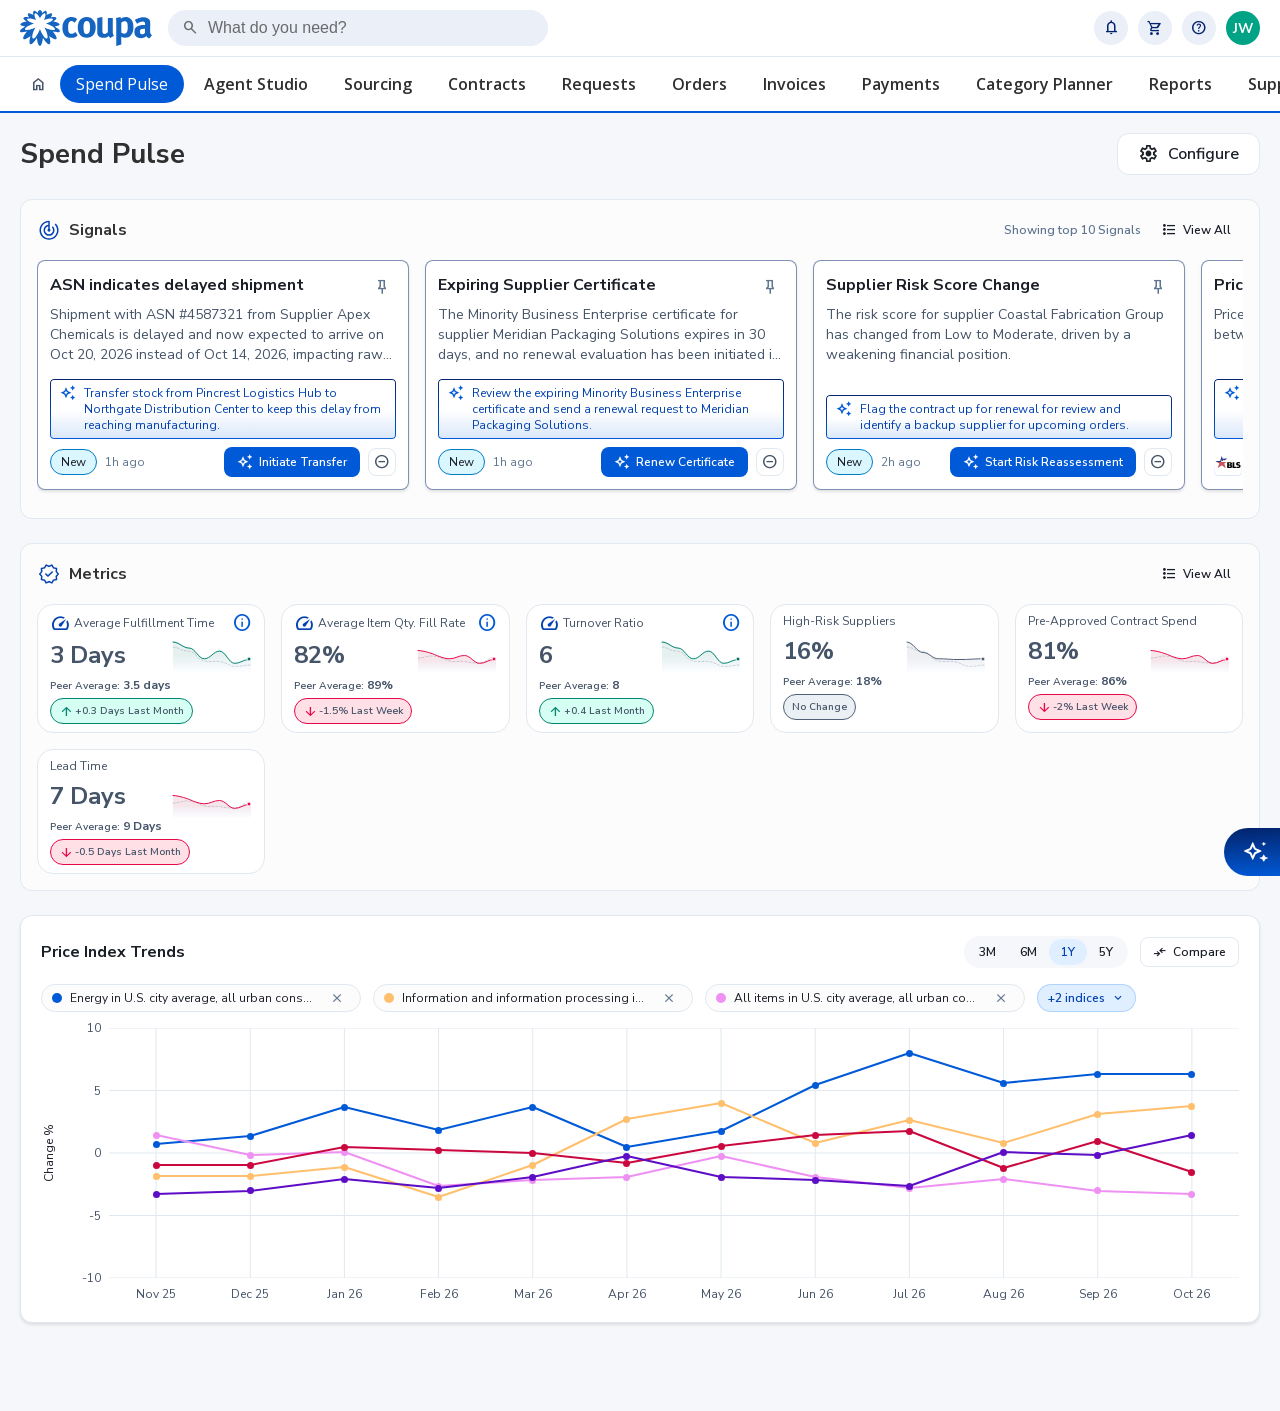
==== commit 7303adf0: "Contracts and supplier certificates become real destinations, dates move to October, and a demo clic" ====
--- a/index.html
+++ b/index.html
@@ -15,13 +15,12 @@
 <div class="app">
   <header class="topbar">
     <div class="topbar__row">
-      <!-- Logo lockup from Figma node 190:26518: the compass mark exported from
-           the file (34x33) then the wordmark as live text in Crimson Text Bold,
-           4px apart. The mark is the export rather than hand-drawn vector, and
-           the wordmark is text so it stays crisp at any zoom. -->
-      <a class="logo" href="#/landing" aria-label="NorthStar Pharma home">
-        <img class="logo__mark" src="assets/northstar-mark.png" alt="">
-        <span class="logo__word">NorthStar Pharma</span>
+      <!-- The Coupa lockup as supplied: a single 132x36 SVG carrying both the
+           flower mark and the wordmark, so there is no live text beside it to
+           keep in step. One header serves all 23 screens. -->
+      <a class="logo" href="#/landing" aria-label="Coupa home">
+        <img class="logo__mark" src="assets/coupa-logo.svg" alt="Coupa"
+          width="132" height="36">
       </a>
       <label class="usearch">
         <span class="mi mi--sm" aria-hidden="true">search</span>
@@ -31,7 +30,7 @@
         <button class="circle-btn" aria-label="Notifications"><span class="mi mi--sm">notifications</span></button>
         <button class="circle-btn" aria-label="Cart"><span class="mi mi--sm">shopping_cart</span></button>
         <button class="circle-btn" aria-label="Help"><span class="mi mi--sm">help</span></button>
-        <div class="avatar" title="Sarah Johnson">SJ</div>
+        <div class="avatar" title="Jason Wills">JW</div>
       </div>
     </div>
   </header>
--- a/styles.css
+++ b/styles.css
@@ -122,17 +122,11 @@
   display:flex;align-items:center;gap:var(--sp-2xl);
   padding:10px 20px;max-width:1600px;margin:0 auto;
 }
-/* Logo lockup, Figma node 190:26518: 34x33 compass mark, 4px gap, wordmark in
-   Crimson Text Bold 28px / 20px line-height on #1c3a73. The mark is a bitmap
-   export from the file; the wordmark is live text, so it stays sharp and the
-   lockup keeps its measured 263px width. */
-.logo{height:33px;flex:none;display:flex;align-items:center;gap:4px}
-.logo__mark{height:33px;width:auto;display:block}
-.logo__word{
-  font-family:"Crimson Text",Georgia,"Times New Roman",serif;
-  font-weight:700;font-size:28px;line-height:20px;color:#1c3a73;
-  white-space:nowrap;
-}
+/* Logo lockup: the supplied Coupa SVG at its own 132x36 box. Mark and wordmark
+   are one file, so the lockup is one element and scales as a unit — the height
+   drives it and the width follows the aspect ratio. */
+.logo{height:36px;flex:none;display:flex;align-items:center}
+.logo__mark{height:36px;width:auto;display:block}
 .usearch{
   flex:1 1 260px;max-width:380px;display:flex;align-items:center;gap:var(--sp-sm);
   background:var(--universal-search);border-radius:var(--r-pill);
@@ -233,7 +227,9 @@
 .btn[disabled],.btn.is-disabled{opacity:.5;cursor:not-allowed}
 /* Clarity `Link` — the text-link role token, not the brand primary (they
    resolve to the same hex today, but only one of them means "link"). */
-.link{color:var(--text-link);font-weight:600;font-size:var(--fs-2xs)}
+/* `text-align` rather than nothing: a `<button>` centres its own text, which
+   only shows once one is long enough to wrap onto a second line. */
+.link{color:var(--text-link);font-weight:600;font-size:var(--fs-2xs);text-align:left}
 .link--sm{font-size:var(--fs-2xs)}
 .link-btn{color:var(--text-link);font-weight:600}
 
@@ -452,7 +448,7 @@
   font-size:var(--fs-sm);line-height:20px;color:var(--t2);margin:0;
   flex:0 0 auto;
   display:-webkit-box;-webkit-line-clamp:3;-webkit-box-orient:vertical;overflow:hidden;
-  text-overflow:ellipsis;
+  text-overflow:ellipsis;white-space:pre-line;
 }
 
 /* Pin toggle — the Top-Action button, 28×28 / radius 8. In Figma the whole
@@ -871,6 +867,13 @@
 .plot--load .plot__pts{animation:plot-draw 1.3s ease-out .68s both,plot-dots .5s ease .68s both}
 @keyframes plot-dots{from{opacity:0}to{opacity:1}}
 
+/* A level drawn across the plot for the trace to be read against: the price one
+   supplier submitted, the market the event went out at. Dashed and in the amber
+   this file uses for a threshold, so it reads as a line to compare to rather
+   than as another series. It fades in with the trace it is there to judge. */
+.plot--load .plot__ref{animation:plot-dots .5s ease .9s both}
+.plot--drawn .plot__ref{animation:none}
+
 /* Set once the animation has played, so a re-render for an unrelated reason —
    pinning a signal, closing a drawer — doesn't replay the whole load. Same
    mechanic as `.trend--drawn` on the metric sparklines. */
@@ -924,6 +927,10 @@
 .dash-tile__glyph{
   color:#b7c1cc;position:absolute;top:var(--sp-3xl);right:var(--sp-3xl);
 }
+/* What the chart above it is a picture of, line by line — the money a CFO is
+   here for, which a percentage axis cannot carry. Set off from the legend by the
+   same gap the legend has from the plot, so the tile reads as three bands. */
+.dash-tile__table{margin-top:var(--sp-4xl)}
 
 /* The single-figure tiles: a coloured label over one large number, which is
    the whole tile. `--fs-3xl` rather than the metric tile's 24px — with nothing
@@ -1016,6 +1023,21 @@
   .plot--load .dash-bar,.plot--load .dash-vlabel{animation:none}
 }
 
+/* A bar that is a way into what it stands for. The pressable thing is the whole
+   column (see `dashBarChart`), so hover has to answer on the bar rather than on
+   the transparent rect that took the pointer — a deeper blue, since a bar has no
+   background to tint and its own colour is the only surface there is. `fill` as a
+   property, not an attribute: the attribute is what the chart authors per bar,
+   and a property beats it. */
+.dash-hit{cursor:pointer}
+.dash-hit .dash-bar{transition:fill .12s ease}
+.dash-hit:hover .dash-bar,.dash-hit:focus-visible .dash-bar{fill:#3e93cb}
+.dash-hit:focus{outline:none}
+.dash-hit:focus-visible{outline:2px solid var(--primary);outline-offset:2px}
+@media (prefers-reduced-motion:reduce){
+  .dash-hit .dash-bar{transition:none}
+}
+
 /* Chart legend — a swatch and a label per series, centred under the plot. The
    swatch shape says how the series is drawn: a block for bars, a dot on a rule
    for a line. */
@@ -1048,13 +1070,28 @@
   .dash-tile{grid-column:1 / -1}
 }
 
+/* 1:18747 — the Navi trigger, tucked into the right edge of the page rather
+   than floating clear of it: nothing sits between the pill and the edge, so
+   only its left corners are round. Collapsed (1:18753) it is 56px of sparkle;
+   the Hover variant (1:18748) slides the label out to 137px. Width is what
+   moves, anchored right, which is how the component clips it — the label is
+   always in the box and only ever revealed, so it cannot reflow on the way. */
 .navi-fab{
-  position:fixed;right:20px;bottom:24px;z-index:30;
-  display:inline-flex;align-items:center;gap:var(--sp-sm);
-  background:linear-gradient(135deg,#0059d6,#5c0dc5);color:var(--t5);
-  border-radius:var(--r-pill);padding:12px 20px;font-size:var(--fs-xl);font-weight:700;
-  box-shadow:var(--shadow-lg);
-}
+  position:fixed;right:0;bottom:24px;z-index:30;
+  box-sizing:border-box;width:56px;height:48px;overflow:hidden;
+  display:flex;align-items:center;gap:var(--sp-sm);
+  padding:8px 8px 8px var(--sp-2xl);
+  border-radius:30px 0 0 30px;
+  background:linear-gradient(177deg,var(--primary-active) 2%,var(--primary) 100%);
+  color:var(--t5);font-size:var(--fs-xl);font-weight:700;line-height:32px;
+  white-space:nowrap;
+  transition:width .15s ease-out,padding-right .15s ease-out;
+}
+.navi-fab__mark{flex:none;display:block}
+.navi-fab__label{opacity:0;transition:opacity .15s ease-out}
+.navi-fab:hover,.navi-fab:focus-visible{width:137px;padding-right:var(--sp-4xl)}
+.navi-fab:hover .navi-fab__label,
+.navi-fab:focus-visible .navi-fab__label{opacity:1}
 
 /* ----------------------------------------------------------------- tables */
 .table-wrap{
@@ -1087,7 +1124,16 @@
 table.tbl tr:last-child td{border-bottom:0}
 table.tbl tbody tr:hover{background:#f8fbff}
 table.tbl td.name{color:var(--t1);font-weight:600}
+/* The row that is the thing being compared rather than one of the comparisons —
+   the event you are on, in a table of the ones before it. */
+table.tbl tbody tr.is-current td{background:var(--primary-subtle);color:var(--t1);font-weight:600}
 table.tbl td.clip{max-width:420px}
+/* The trend pill brings its own padding, so its column does not need a full
+   cell's worth on each side as well — with it, seven columns no longer fit the
+   metrics drawer and the table picks up a scrollbar for the last few pixels. */
+table.tbl td.change,table.tbl th.change{
+  padding-left:var(--sp-sm);padding-right:var(--sp-sm);white-space:nowrap;
+}
 table.tbl .row-link{color:var(--text-link);font-weight:600;cursor:pointer}
 table.tbl .row-link:hover{text-decoration:underline}
 /* List view carries the same title + description as the card, so the row is
@@ -1459,7 +1505,8 @@
 .sd-title-row{display:flex;align-items:center;gap:var(--sp-2xs)}
 .sd-title-row .sd-title{flex:1;min-width:0}
 .sd-title{font-size:var(--fs-md);font-weight:700;color:var(--t1);line-height:24px}
-.sd-body{font-size:var(--fs-md);line-height:24px;color:var(--t2)}
+/* pre-line: a description may break onto a source line (signal 4's does). */
+.sd-body{font-size:var(--fs-md);line-height:24px;color:var(--t2);white-space:pre-line}
 /* The figures inside a chart summary. A reader who has just looked at the
    picture is scanning the paragraph for its three or four numbers, so those
    carry the body weight up to 700. Weight only: they inherit the paragraph's
@@ -1547,22 +1594,20 @@
   padding-left:32px;flex-wrap:wrap;min-height:28px;
 }
 .navi-panel--done .navi-panel__head .mi--ai{color:var(--positive)}
-/* A signal offering several actions needs to say which one Navi picked. That is
-   the chip's job and the button's — the alternatives used to sit on a grey
-   surface as well, which made two real choices look switched off. Every panel
-   is the same white card; only the glyph, the chip and the button kind differ. */
+/* A small solid pill for a value that has met something — the bid that meets
+   the target in the sourcing event's comparison. It used to label Navi's picked
+   action as well; on those panels the glyph, the border and the Primary button
+   were already saying it, so the label went. */
 .navi-pick{
   display:inline-flex;align-items:center;border-radius:var(--r-pill);
   padding:2px 8px;font-size:var(--fs-3xs);font-weight:700;white-space:nowrap;
   background:var(--primary-subtle);color:var(--brand-subtle-text);
 }
-/* On a phone-width drawer the chip cannot shrink, so it squeezes the title into
-   a narrow column. Hold the title to a readable width and the chip drops to its
-   own line, indented to sit under the title rather than under the glyph. */
+/* A long action title on a phone-width drawer wraps rather than squeezing into a
+   narrow column beside its glyph. */
 @media (max-width:560px){
   .navi-panel__head{flex-wrap:wrap}
   .navi-panel__head b{min-width:min(100%,180px)}
-  .navi-panel__head .navi-pick{margin-left:32px}
 }
 
 /* Share against a goal, as a bar with the goal as a tick on the track — what
@@ -1930,10 +1975,26 @@
   font-size:var(--fs-2xs);line-height:16px;color:var(--t2);
 }
 .navi-insights__list li{list-style:disc}
-.navi-insights__done{
-  display:flex;align-items:center;gap:var(--sp-3xs);
-  font-size:var(--fs-2xs);font-weight:600;color:var(--positive);
-}
+/* The agent reading its own finding back: a short list rather than a paragraph,
+   because each line is a separate thing the number tells you. `emph` bolds the
+   figures inside it (see `.navi-bubble b`). */
+.navi-bullets{display:flex;flex-direction:column;gap:var(--sp-xs)}
+.navi-bullets > b{font-weight:700;color:var(--t1)}
+.navi-bullets ul{
+  margin:0;padding-left:18px;display:flex;flex-direction:column;gap:var(--sp-3xs);
+}
+.navi-bullets li{list-style:disc}
+
+/* The follow-ups the agent offers (233:30189): outlined in the AI colour and
+   sized like the reply they stand in for, since pressing one is the same as
+   typing it. */
+.navi-pills{display:flex;flex-wrap:wrap;gap:var(--sp-md)}
+.navi-pill{
+  background:var(--s1);border:1px solid var(--primary);border-radius:var(--r-pill);
+  padding:var(--sp-xs) var(--sp-2xl);
+  font-size:var(--fs-sm);font-weight:600;color:var(--primary);text-align:left;
+}
+.navi-pill:hover{background:var(--primary-subtle)}
 
 /* The artifact as the chat carries it. Outlined in the AI colour, because
    unlike the ready card it is a thing the agent made rather than a form. */
@@ -2155,6 +2216,7 @@
   --se-font:"Open Sans","Helvetica Neue",Arial,sans-serif;
   --se-form:Helvetica,"Helvetica Neue",Arial,sans-serif;
   --se-blue:#268ecd;      /* Primary 1 — links, the lot band, the reached state */
+  --se-band:#1565c0;      /* Primary 2 — a list's own toolbar (233:24738) */
   --se-orange:#f27921;    /* Secondary 1 — the active tab and its underline */
   --se-icon:#f37025;      /* brand3-400 — section glyphs, the nav's lit item */
   --se-ink:#2f2f2f;       /* Text 1 */
@@ -2169,8 +2231,11 @@
      the opposite way round from every other screen here: those sit on `--s3` and
      put their content on white cards. So the wrapper reaches back out through
      `.page`'s padding, lays down white, and puts the padding back — otherwise
-     the band has nothing to stand out against and the whole page reads grey. */
-  margin:-20px -20px -64px;padding:20px 20px 64px;background:var(--s1);
+     the band has nothing to stand out against and the whole page reads grey.
+     The bottom padding is deeper than the reach: the action bar is fixed to the
+     bottom of the window (see `.se-foot`), so the page has to end above it or
+     History's last row sits underneath it. */
+  margin:-20px -20px -64px;padding:20px 20px 140px;background:var(--s1);
 }
 
 /* --------------------------------------------------------- secondary nav
@@ -2223,29 +2288,50 @@
    end of the run. The bar between two dots is drawn by the left one, so the last
    dot has none — `of-type` rather than `child` because the chevron is the last
    child now and it is a span. The 3px ring in the page's own grey is what the
-   connector disappears behind. */
-.se-journey{display:flex;align-items:flex-start;max-width:830px}
-.se-jstep{
-  flex:1;min-width:0;position:relative;
-  display:flex;flex-direction:column;align-items:center;gap:var(--sp-sm);
-}
+   connector disappears behind.
+
+   The run starts on the title, not inside it: each step's dot sits at the left
+   edge of its column so the first one lines up with the event number above it.
+   That is only possible with the label out of flow — a centred column would put
+   the widest label, not the dot, at the left edge — so the label is positioned
+   on the dot and `.se-journey` carries the height it no longer contributes. */
+.se-journey{
+  display:flex;align-items:flex-start;max-width:830px;padding-bottom:24px;
+  /* The labels are centred on their dot rather than laid out in their column, so
+     they no longer wrap to fit it: the column has to stay as wide as half of each
+     of the two longest labels put together, and the run scrolls once five of
+     those no longer fit. Below about 1000px they otherwise touch. */
+  overflow-x:auto;
+}
+.se-jstep{flex:1;min-width:136px;position:relative;display:flex}
 .se-jstep__dot{
   width:28px;height:28px;border-radius:50%;flex:none;position:relative;z-index:1;
   background:var(--s3);border:6px solid var(--se-mute);box-shadow:0 0 0 3px var(--s3);
 }
+/* The last dot ends the run, so its column is the dot and nothing else, and the
+   floor above does not apply to it: otherwise the connector would stop a whole
+   column short of the chevron. Its label has no neighbour to its right to touch,
+   only the chevron, which stands off far enough for it. */
+.se-jstep:last-of-type{flex:0 0 28px;min-width:0}
 .se-jstep.is-current .se-jstep__dot{border-color:var(--se-blue)}
 .se-jstep:not(:last-of-type)::after{
-  content:"";position:absolute;top:11.5px;left:50%;width:100%;height:5px;
+  content:"";position:absolute;top:11.5px;left:14px;width:100%;height:5px;
   background:var(--se-mute);
 }
 .se-jstep__label{
+  position:absolute;top:32px;left:14px;transform:translateX(-50%);white-space:nowrap;
   font-family:var(--font-heading);font-size:13px;line-height:20px;font-weight:600;
   color:var(--se-mute);text-align:center;
 }
+/* Draft is the one label that would hang off the left of the page, and it is the
+   one the alignment is read from — it starts on the title instead. */
+.se-jstep:first-of-type .se-jstep__label{left:0;transform:none}
 .se-jstep.is-current .se-jstep__label{color:var(--se-ink)}
+/* The last label is centred on the last dot and hangs past it, so the chevron
+   stands off far enough to clear it rather than sitting on the word. */
 .se-journey__chev{
   flex:none;display:inline-flex;align-items:center;height:34px;
-  padding-left:var(--sp-md);color:var(--se-ink);
+  padding-left:44px;color:var(--se-ink);
 }
 
 /* The event's own tabs: 14px, blue until they are the one you are on, and then
@@ -2371,6 +2457,84 @@
 .se-legacy .se-spark .mi{color:var(--primary)}
 .se-spark:hover{background:var(--primary-subtle)}
 
+/* The `.se-pi` pricing intelligence strip that used to run under each line's
+   fields is gone with the markup that carried it — see `seLineHTML`. */
+
+/* `Active`, beside the event number once it is published (233:24650). The frame
+   keeps it grey: a state, not a status to act on. */
+.se-state{
+  flex:none;background:var(--s3);border:1px solid var(--se-line);border-radius:3px;
+  padding:1px var(--sp-md);
+  font-family:var(--se-form);font-size:12px;font-weight:700;color:var(--se-label);
+}
+/* A step the event has been through: the dot fills in with a check and the label
+   stops being grey, so the journey reads as a trail rather than as one lit dot
+   in a row of dormant ones. */
+.se-jstep.is-done .se-jstep__dot{
+  display:flex;align-items:center;justify-content:center;
+  background:var(--se-blue);border-color:var(--se-blue);color:var(--t5);
+}
+.se-jstep.is-done .se-jstep__dot .mi{font-size:14px}
+.se-jstep.is-done:not(:last-of-type)::after{background:var(--se-blue)}
+.se-jstep.is-done .se-jstep__label{color:var(--se-ink)}
+
+/* The Responses tab. The list toolbar is a solid blue band sitting right on the
+   table's header row (233:24738) — a deeper blue than the rest of the page's
+   legacy chrome, which is how the reference separates a list's own controls from
+   the event's. The controls on it are the page's white, so they read against the
+   band rather than dissolving into it. */
+.se-rband{
+  display:flex;align-items:center;gap:var(--sp-lg);flex-wrap:wrap;
+  background:var(--se-band);padding:5px var(--sp-md);
+  font-family:var(--se-form);font-size:13px;color:var(--t5);
+  /* The band is part of the table, so the section body's row gap is closed
+     between them: in the reference the header row starts where the blue stops. */
+  margin-bottom:calc(-1 * var(--sp-sm));
+}
+.se-rband .spacer{flex:1}
+.se-rband__item{display:inline-flex;align-items:center;gap:2px}
+.se-rband__btn{
+  display:inline-flex;align-items:center;gap:2px;
+  border:1px solid var(--se-line);border-radius:3px;padding:1px 9px;
+  min-height:26px;background:var(--s3);color:var(--se-ink);
+}
+.se-rband__sel{
+  display:inline-flex;align-items:center;gap:2px;min-width:110px;
+  border:1px solid var(--se-line);border-radius:3px;padding:1px 5px;
+  min-height:26px;background:var(--s1);color:var(--se-ink);
+}
+.se-rband__sel .mi{margin-left:auto}
+.se-rband__search{
+  display:inline-flex;align-items:center;gap:var(--sp-xs);min-width:170px;
+  border:1px solid var(--se-line);border-radius:3px;padding:1px 5px;
+  min-height:26px;background:var(--s1);color:var(--se-mute);
+}
+.se-rband__search .spacer{flex:1}
+.se-rband__search .mi{color:var(--se-blue)}
+.se-rsave{display:block;font-size:var(--fs-2xs);color:var(--positive)}
+.se-legacy td.se-rnw{white-space:nowrap}
+
+/* One supplier's response. `Responded on` is the frame's own line under the
+   tabs, and each line's header is the row of the response you can award. */
+.se-respon{
+  font-family:var(--se-form);font-size:13px;color:var(--se-label);
+  margin:calc(-1 * var(--sp-2xl)) 0 var(--sp-3xl);
+}
+.se-rline{
+  display:flex;align-items:center;gap:var(--sp-lg);flex-wrap:wrap;
+  background:var(--s3);padding:var(--sp-lg) var(--sp-2xl);
+}
+.se-rline .spacer{flex:1}
+.se-rline__name{
+  font-family:var(--se-form);font-size:13px;font-weight:700;color:var(--se-ink);
+}
+.se-rline__amt{display:flex;flex-direction:column;align-items:flex-end;gap:1px}
+.se-rline__amt b{font-family:var(--se-form);font-size:13px;color:var(--se-ink)}
+.se-rline__amt > span{font-family:var(--se-form);font-size:12px;color:var(--se-label)}
+.se-check{
+  flex:none;width:13px;height:13px;border:1px solid #767676;border-radius:2px;background:var(--s1);
+}
+
 .se-comment{display:flex;flex-direction:column;gap:var(--sp-xs)}
 .se-textarea{
   min-height:96px;background:var(--s1);border:1px solid var(--se-line);border-radius:3px;
@@ -2379,6 +2543,556 @@
 .se-comment__acts{display:flex;align-items:center;gap:var(--sp-lg);flex-wrap:wrap}
 .se-comment__acts .spacer{flex:1}
 
+/* ------------------------------------------------------------ legacy footer
+   The event's actions, pinned to the bottom of the window: a white band the full
+   width of it, ruled top and bottom in the legacy blue, with the buttons right
+   aligned inside the same 1600px column the rest of the page uses. Only Sourcing
+   has one — every modern screen in this file puts its actions where the thing
+   they act on is, and this band is the older pattern the page is drawn in.
+
+   Fixed rather than at the foot of the page because the reference keeps it in
+   view while you scroll a long event, and stacked under `#overlay-layer` (60) so
+   a drawer or a full-page Navi covers it rather than leaving a strip of legacy
+   chrome across the bottom of them. */
+.se-foot{
+  position:fixed;left:0;right:0;bottom:0;z-index:30;
+  background:var(--s1);border-top:2px solid var(--se-blue);
+  box-shadow:0 -2px 6px rgb(15 23 42 / 8%);
+}
+.se-foot__row{
+  display:flex;align-items:center;gap:var(--sp-lg);flex-wrap:wrap;
+  max-width:1600px;margin:0 auto;padding:var(--sp-lg) var(--sp-3xl);
+  border-bottom:2px solid var(--se-blue);
+}
+.se-foot__row .spacer{flex:1}
+/* Legacy buttons: 28px, radius 3, Helvetica 13 — the form's own scale, so the
+   bar matches the fields above it rather than this prototype's controls. */
+.se-legacy .se-btn{
+  min-height:28px;padding:2px var(--sp-lg);border-radius:3px;
+  font-family:var(--se-form);font-size:13px;font-weight:400;
+}
+.se-legacy .se-btn.btn--primary{background:var(--se-blue);border-color:var(--se-blue)}
+.se-legacy .se-btn.btn--primary:hover{background:#1f7cb4;border-color:#1f7cb4}
+.se-legacy .se-btn.btn--secondary,.se-legacy .se-btn.btn--outline{
+  background:var(--s1);border:1px solid var(--se-line);color:var(--se-ink);
+}
+.se-legacy .se-btn.btn--secondary:hover,.se-legacy .se-btn.btn--outline:hover{
+  border-color:var(--se-blue);color:var(--se-blue);
+}
+.se-legacy .se-btn.is-disabled{background:var(--s3);border-color:var(--se-line);color:var(--se-mute)}
+.se-legacy .se-btn.is-disabled:hover{border-color:var(--se-line);color:var(--se-mute)}
+
+/* ============================================ legacy Suppliers and Contracts
+   212:60265 and 238:25463. The other two legacy pages: a filtered grid under
+   something that summarises it. They share `.se-legacy`'s palette and its
+   buttons, and differ from Sourcing in two ways — no fixed action bar, so
+   `--flat` takes that padding back off, and grey gradient buttons rather than
+   white bordered ones, which is what these frames draw and is scoped to
+   `.sup-screen` so Sourcing keeps the ones it was matched against. Contracts
+   carries that class too: the tokens, the buttons and the grid are the same
+   page furniture, and only what leads the list differs (see `.con-screen`). */
+/* No fixed bar to clear, but the page still has to be white all the way down: a
+   short list would otherwise leave the app's grey showing under it. A viewport's
+   worth of bottom padding paints that, and an equal negative margin keeps it out
+   of the page's height so nothing scrolls to reach it. */
+.se-legacy--flat{padding-bottom:100vh;margin-bottom:calc(-100vh - 64px)}
+.sup-screen{
+  --sup-panel:#f6f7fa;   /* the search slab and the lead figure's tray */
+  --sup-band:#f7f7f7;    /* Match Conditions */
+  --sup-line:#e6e6e6;    /* every hairline on this frame, table rules included */
+  --sup-link:#2860bc;    /* a link in a grid cell — darker than --se-blue */
+  --sup-warn:#dbb53f;    /* Expiring soon */
+  --sup-bad:#d4304d;     /* Expired, and the expired-certificates count */
+  --sup-ok:#6c982e;      /* Valid, and the add-condition plus */
+  --sup-btn:#4687c1;     /* Search — the frame's own filled button */
+}
+/* Legacy grey button: a 28px gradient chip with a bold label, the one control
+   this page repeats everywhere. */
+.sup-screen .se-btn.btn--secondary{
+  background:linear-gradient(#efefef,#e0e0e0);border-color:#d2d2d2;
+  font-weight:700;color:var(--se-ink);
+}
+.sup-screen .se-btn.btn--secondary:hover{
+  background:linear-gradient(#e8e8e8,#d6d6d6);border-color:#c4c4c4;color:var(--se-ink);
+}
+.sup-screen .se-btn.is-disabled{
+  background:#eff1f2;border-color:#eff1f2;color:#adb3b8;font-weight:700;
+}
+.sup-screen .sup-search-btn{
+  background:var(--sup-btn);border-color:var(--sup-btn);font-weight:700;
+}
+.sup-screen .sup-search-btn:hover{background:#3c78ad;border-color:#3c78ad}
+
+/* The page title. 30px regular like Sourcing's record title, with the frame's
+   split button opposite it — outlined in the link blue rather than filled,
+   because it switches the view rather than doing anything to it. */
+.sup-head{display:flex;align-items:center;gap:var(--sp-lg);margin-bottom:var(--sp-2xl)}
+.sup-head h1{
+  font-family:var(--se-font);font-size:30px;font-weight:400;line-height:1.2;color:var(--se-ink);
+}
+.sup-head .spacer{flex:1}
+.sup-split{display:inline-flex;align-items:stretch}
+.sup-split button{
+  border:1px solid var(--sup-link);background:var(--s1);color:var(--sup-link);
+  font-family:var(--se-form);font-size:13px;font-weight:700;
+}
+.sup-split__main{padding:5px var(--sp-lg);border-radius:3px 0 0 3px}
+.sup-split__caret{
+  display:inline-flex;align-items:center;padding:0 2px;border-left:0;border-radius:0 3px 3px 0;
+}
+.sup-split button:hover{background:#eef4fd}
+
+/* The search slab: a scope on the left and the field taking the rest. Both sit
+   on the panel grey, which is what makes it read as one control. */
+.sup-search{
+  display:flex;align-items:center;gap:var(--sp-2xl);
+  background:var(--sup-panel);padding:var(--sp-lg) var(--sp-2xl);
+  margin-bottom:var(--sp-2xl);
+}
+.sup-search__box{
+  flex:1;display:flex;align-items:center;gap:var(--sp-sm);
+  background:var(--s1);border:1px solid var(--se-line);border-radius:3px;padding:5px var(--sp-md);
+}
+.sup-search__box input{
+  flex:1;min-width:0;border:0;background:none;outline:0;
+  font-family:var(--se-form);font-size:13px;color:var(--se-ink);
+}
+.sup-search__box .mi{color:var(--se-label)}
+
+/* A closed select. Nothing on this page opens, so it is a bordered box with a
+   chevron rather than a real control — `--plain` drops the border for the one
+   inside the search slab, which the frame draws as bare text. */
+.sup-select{
+  display:inline-flex;align-items:center;gap:var(--sp-sm);
+  border:1px solid var(--se-line);border-radius:3px;background:var(--s1);
+  padding:4px var(--sp-md);min-height:28px;
+  font-family:var(--se-form);font-size:13px;color:var(--se-ink);cursor:pointer;
+}
+.sup-select .mi{color:var(--se-label)}
+.sup-select--plain{border:0;background:none;font-weight:600;padding-left:0}
+.sup-select.is-disabled{
+  background:#eff1f2;border-color:#eff1f2;color:#adb3b8;cursor:default;font-weight:700;
+}
+
+/* ------------------------------------------------------------ summary cards
+   Four white cards in a row, each with a centred glyph over a centred heading.
+   They are the only shadowed surfaces on the page — the list below is ruled, not
+   carded — and the one whose view the list is showing takes the blue border. */
+.sup-cards{
+  display:grid;grid-template-columns:repeat(4,minmax(0,1fr));
+  gap:var(--sp-2xl);margin-bottom:var(--sp-4xl);
+}
+.sup-card{
+  display:flex;flex-direction:column;gap:var(--sp-lg);
+  background:var(--s1);border:1px solid var(--sup-line);border-radius:6px;
+  box-shadow:0 1px 4px rgb(15 23 42 / 10%);padding:var(--sp-lg) var(--sp-3xl) var(--sp-3xl);
+}
+/* The border thickens by a pixel, so the padding gives one back and the contents
+   of the selected card stay on the same line as the three beside it. */
+.sup-card.is-selected{
+  border:2px solid #5494f2;
+  padding:calc(var(--sp-lg) - 1px) calc(var(--sp-3xl) - 1px) calc(var(--sp-3xl) - 1px);
+}
+.sup-card__head{
+  display:flex;flex-direction:column;align-items:center;gap:2px;text-align:center;
+}
+/* The info glyph belongs to the heading, so it sits on the line with it rather
+   than wrapping under it — which is what a column of three would do. */
+.sup-card__t{display:flex;align-items:center;justify-content:center;gap:3px}
+.sup-card__head h3{
+  font-family:var(--font-heading);font-size:15px;font-weight:700;line-height:20px;color:var(--se-ink);
+}
+.sup-card__head .mi{color:var(--se-ink)}
+.sup-card__head .mi--xs{color:var(--se-label)}
+.sup-card__body{flex:1}
+
+/* Suppliers by Spend: a name, a bar and a value on one line. The bar is the
+   frame's own — a stub, not a chart, so it is 40px wide and never labelled. */
+.sup-spend{display:flex;flex-direction:column;gap:var(--sp-md);flex:1}
+.sup-spend li{display:flex;align-items:center;gap:var(--sp-md)}
+.sup-spend__name{
+  flex:1;min-width:0;font-family:var(--se-form);font-size:12px;color:var(--se-ink);
+  white-space:nowrap;overflow:hidden;text-overflow:ellipsis;
+}
+.sup-spend__bar{flex:none;width:40px;height:8px;border-radius:4px;background:#e9edf2;overflow:hidden}
+.sup-spend__bar i{display:block;height:100%;background:#9fb3c8}
+.sup-spend li b{
+  flex:none;font-family:var(--se-form);font-size:12px;font-weight:400;color:var(--se-ink);
+}
+
+/* Suppliers by Status: the ring beside its own legend, which is a count per
+   status rather than a share — the frame gives no percentages. */
+.sup-status{display:flex;align-items:center;gap:var(--sp-3xl)}
+.sup-donut{flex:none;width:92px;height:92px}
+.sup-donut svg{display:block;width:100%;height:100%}
+.sup-legend{flex:1;min-width:0;display:flex;flex-direction:column;gap:3px}
+.sup-legend li{
+  display:flex;align-items:center;gap:var(--sp-sm);
+  font-family:var(--se-form);font-size:12px;color:var(--se-ink);
+}
+.sup-legend i{flex:none;width:11px;height:11px;border-radius:2px}
+.sup-legend li span{flex:1;min-width:0;white-space:nowrap;overflow:hidden;text-overflow:ellipsis}
+.sup-legend li b{font-weight:400}
+.sup-pgr{
+  display:flex;align-items:center;justify-content:flex-start;gap:2px;
+  font-family:var(--se-form);font-size:12px;color:var(--se-label);
+}
+.sup-pgr .mi{color:#b7bfc7}
+.sup-pgr__on{color:var(--sup-link)}
+
+/* Suppliers by Health: the count first, then the badge it counts, then what the
+   badge means. Three colours, one per tier. */
+.sup-health{display:flex;align-items:flex-start;justify-content:space-around;gap:var(--sp-md)}
+.sup-health__col{
+  flex:1;min-width:0;display:flex;flex-direction:column;align-items:center;gap:var(--sp-sm);
+  text-align:center;font-family:var(--se-form);font-size:12px;color:var(--se-ink);
+}
+.sup-health__col b{font-family:var(--se-font);font-size:22px;font-weight:400;line-height:1.1}
+.sup-badge{
+  display:inline-flex;align-items:center;justify-content:center;
+  width:26px;height:26px;border-radius:50%;border:1.5px solid currentColor;
+}
+.sup-badge--ok{color:#629c49}
+.sup-badge--info{color:#488cc8}
+.sup-badge--bad{color:#d74b45}
+
+/* Certificates: three figures side by side. The lead one sits on the panel grey
+   — it is the total the other two are cut out of — and the expired count is the
+   only red number on the page. */
+.sup-figs{display:flex;align-items:stretch;gap:var(--sp-sm)}
+.sup-fig{
+  flex:1;min-width:0;display:flex;flex-direction:column;align-items:center;gap:var(--sp-xs);
+  padding:var(--sp-md) var(--sp-sm);border-radius:4px;text-align:center;
+  font-family:var(--se-form);font-size:12px;color:var(--se-ink);
+}
+.sup-fig.is-lead{background:var(--sup-panel)}
+.sup-fig b{font-family:var(--se-font);font-size:22px;font-weight:400;line-height:1.1}
+.sup-fig b.is-bad{color:var(--sup-bad)}
+
+/* ------------------------------------------------------------------ the list
+   Ruled, not carded: a heading row, a toolbar, the conditions the list is
+   filtered by, and the grid. Every band is separated by the same hairline. */
+.sup-list{display:flex;flex-direction:column}
+.sup-list__head{
+  display:flex;align-items:center;gap:var(--sp-sm);
+  padding-bottom:var(--sp-lg);border-bottom:1px solid var(--sup-line);
+}
+/* `:not(.mi)` because the glyph beside the label is a span too, and it must keep
+   the icon font — the same reason the condition labels below exclude the select. */
+.sup-list__head > span:not(.mi){font-family:var(--se-form);font-size:13px;color:var(--se-ink)}
+.sup-list__head h2{
+  margin-left:var(--sp-2xl);
+  font-family:var(--font-heading);font-size:17px;font-weight:700;line-height:24px;color:var(--se-ink);
+}
+.sup-toolbar{
+  display:flex;align-items:center;gap:var(--sp-md);flex-wrap:wrap;
+  padding:var(--sp-lg) 0;
+}
+.sup-toolbar .spacer{flex:1}
+/* The view the list is showing, as a chip you can take off — the frame's own
+   pill, grey and rounded with the clear glyph inside it. */
+.sup-chip{
+  display:inline-flex;align-items:center;gap:var(--sp-sm);
+  background:#eff1f2;border-radius:14px;padding:4px var(--sp-md) 4px var(--sp-lg);
+  font-family:var(--se-form);font-size:13px;color:var(--se-ink);
+}
+.sup-chip .mi{color:#8d959c}
+.sup-find{
+  display:inline-flex;align-items:center;gap:var(--sp-sm);width:240px;
+  background:var(--s1);border:1px solid var(--se-line);border-radius:3px;padding:4px var(--sp-md);
+}
+.sup-find input{
+  flex:1;min-width:0;border:0;background:none;outline:0;
+  font-family:var(--se-form);font-size:13px;color:var(--se-ink);
+}
+.sup-find .mi{color:var(--se-label)}
+.sup-icon{
+  display:inline-flex;align-items:center;justify-content:center;
+  width:30px;height:28px;border:1px solid var(--se-line);border-radius:3px;
+  background:var(--s1);color:var(--se-label);
+}
+.sup-icon:hover{border-color:var(--sup-link);color:var(--sup-link)}
+
+/* Match Conditions: the filter behind the grid, on its own band so it reads as
+   something applied to the list rather than part of it. */
+.sup-match{
+  background:var(--sup-band);border-top:1px solid var(--sup-line);
+  padding:var(--sp-lg) var(--sp-3xl) var(--sp-3xl);
+  display:flex;flex-direction:column;gap:var(--sp-lg);
+}
+.sup-match__row,.sup-match__cond,.sup-match__acts{
+  display:flex;align-items:center;gap:var(--sp-lg);flex-wrap:wrap;
+}
+.sup-match__cond{align-items:flex-end}
+.sup-match__row .spacer,.sup-match__cond .spacer,.sup-match__acts .spacer{flex:1}
+.sup-match__label{
+  font-family:var(--font-heading);font-size:14px;font-weight:700;color:#3d5a73;
+}
+.sup-f{display:flex;flex-direction:column;gap:var(--sp-xs);min-width:0}
+.sup-f > span:not(.sup-select){
+  font-family:var(--font-heading);font-size:13px;font-weight:700;color:#3d5a73;
+}
+.sup-f .sup-select{width:150px;justify-content:space-between}
+.sup-f--wide .sup-input{width:260px}
+.sup-input{
+  display:inline-flex;align-items:center;min-height:28px;
+  background:var(--s1);border:1px solid var(--se-line);border-radius:3px;padding:4px var(--sp-md);
+  font-family:var(--se-form);font-size:13px;color:var(--se-ink);
+  white-space:nowrap;overflow:hidden;text-overflow:ellipsis;
+}
+.sup-plus{color:var(--sup-ok);display:inline-flex;align-items:center;padding-bottom:2px}
+
+.sup-tagbar{
+  display:flex;align-items:center;gap:var(--sp-md);
+  padding:var(--sp-lg) 0;border-bottom:1px solid var(--sup-line);
+}
+
+/* The grid. `.tbl`'s own header is this prototype's grey; the frame's is white
+   with a hairline under it, and its cells are 13px Helvetica top-aligned so a
+   wrapped certificate name lines up with the row's other values. */
+.sup-list .table-scroll{border:0;border-radius:0;margin:0}
+.sup-list .tbl th{
+  background:var(--s1);border-bottom:1px solid var(--sup-line);
+  font-family:var(--font-heading);font-size:13px;font-weight:700;color:var(--se-ink);
+  white-space:nowrap;padding:var(--sp-lg) var(--sp-md);
+}
+.sup-list .tbl td{
+  border-bottom:1px solid var(--sup-line);vertical-align:top;
+  font-family:var(--se-form);font-size:13px;color:var(--se-ink);
+  padding:var(--sp-lg) var(--sp-md);
+}
+.sup-list .tbl .link{
+  font-family:var(--se-form);font-size:13px;font-weight:400;color:var(--sup-link);text-align:left;
+}
+.sup-c-check{width:28px}
+/* The two glyphs sit side by side, so the column is wide enough for both plus
+   the cell's own padding — at 76px they wrapped onto two lines. */
+.sup-c-acts{width:96px;white-space:nowrap}
+.sup-check{
+  display:inline-block;width:13px;height:13px;
+  border:1px solid #767676;border-radius:2px;background:var(--s1);
+}
+.sup-none{color:var(--se-mute)}
+.sup-st--warn{color:var(--sup-warn)}
+.sup-st--bad{color:var(--sup-bad)}
+.sup-st--ok{color:var(--sup-ok)}
+.sup-act{color:var(--se-ink);display:inline-flex;padding:0 var(--sp-xs)}
+.sup-act:hover{color:var(--sup-link)}
+
+/* `Per page 15 | 45 | 90`: the page size, not a page number, so it is a run of
+   links rather than the chevrons `.pager` draws. */
+.sup-pager{
+  display:flex;align-items:center;gap:var(--sp-sm);padding:var(--sp-lg) 0;
+  font-family:var(--se-form);font-size:13px;color:var(--se-label);
+}
+.sup-pager b{font-weight:400;color:var(--se-ink)}
+.sup-pager span:nth-of-type(n+2){color:var(--se-line)}
+.sup-pager .link{
+  font-family:var(--se-form);font-size:13px;font-weight:400;color:var(--sup-link);
+}
+.sup-pager .link:last-child{margin-left:var(--sp-md)}
+
+/* ------------------------------------------- the external form request modal
+   Coupa's own picker, opened by the send glyph on the expiring certificate. It
+   is drawn the way the product draws it rather than the way the legacy grid
+   behind it is: pill controls, a card per form, blue text for every action and no
+   rules across the dialog. So it owns its whole panel — head, list and Cancel
+   are all inside `.ov__body`, because the app's modal chrome would put a ruled
+   header and a footer bar around it and this dialog has neither.
+
+   The list is the one thing that scrolls: the library is longer than the page it
+   shows, and a row cut off at the bottom edge is what says so. The wrapper is the
+   body's only child, so `.ov__body`'s own 24px is the dialog's padding and its
+   gap has nothing to space. */
+.sup-ext{display:flex;flex-direction:column;gap:var(--sp-2xl)}
+.sup-ext__head{display:flex;align-items:flex-start;gap:var(--sp-lg)}
+.sup-ext__head h3{
+  margin-right:auto;font-family:var(--font-heading);font-size:var(--fs-xl);
+  font-weight:700;line-height:1.3;color:var(--t1);
+}
+.sup-ext__for{font-size:var(--fs-sm);color:var(--t2);margin:calc(var(--sp-lg) * -1) 0 0}
+.sup-ext__for b{color:var(--t1);font-weight:700}
+
+.sup-ext__tools{display:flex;align-items:center;gap:var(--sp-lg);flex-wrap:wrap}
+.sup-ext__tools .spacer{flex:1}
+.sup-ext__find,.sup-ext__sort{
+  display:inline-flex;align-items:center;gap:var(--sp-sm);min-height:36px;
+  border:1px solid var(--b2);border-radius:var(--r-pill);background:var(--s1);
+  padding:var(--sp-xs) var(--sp-2xl);font-size:var(--fs-sm);color:var(--t1);
+}
+.sup-ext__find{flex:1 1 320px;max-width:520px}
+.sup-ext__find input{
+  flex:1;min-width:0;border:0;background:none;outline:0;
+  font:inherit;color:var(--t1);
+}
+/* The placeholder is the whole of what this field says, so it carries the same
+   weight as a label rather than fading out of the dialog. */
+.sup-ext__find input::placeholder{color:var(--t3);opacity:1}
+.sup-ext__find .mi,.sup-ext__sort .mi{color:var(--t3)}
+.sup-ext__sort{cursor:pointer;white-space:nowrap;font-weight:600}
+.sup-ext__count{
+  margin:calc(var(--sp-lg) * -1) 0 0;text-align:right;
+  font-size:var(--fs-2xs);color:var(--t2);
+}
+
+.sup-ext__list{
+  display:flex;flex-direction:column;gap:var(--sp-sm);
+  max-height:296px;overflow-y:auto;margin:0;padding:2px;list-style:none;
+}
+.sup-ext__row{
+  display:flex;align-items:center;gap:var(--sp-lg);min-height:56px;
+  border:1px solid var(--b2);border-radius:var(--r-xs);background:var(--s1);
+  padding:var(--sp-lg) var(--sp-3xl);font-size:var(--fs-sm);color:var(--t1);
+}
+.sup-ext__row .spacer{flex:1}
+.sup-ext__send{
+  border:1px solid #e8edf3;border-radius:var(--r-2xs);background:var(--s1);
+  padding:var(--sp-sm) var(--sp-2xl);white-space:nowrap;
+  font-family:var(--font-control);font-size:var(--fs-sm);font-weight:700;color:var(--primary);
+}
+.sup-ext__send:hover{background:var(--primary-subtle);border-color:var(--primary)}
+.sup-ext__send:focus-visible{outline:2px solid var(--primary);outline-offset:1px}
+/* The request that already went out. Green rather than blue: it is a state the
+   row is in, not something left to press. */
+.sup-ext__done{
+  display:inline-flex;align-items:center;gap:var(--sp-2xs);white-space:nowrap;
+  font-size:var(--fs-sm);font-weight:700;color:var(--positive);
+}
+
+.sup-ext__foot{display:flex;align-items:center;gap:var(--sp-lg)}
+.sup-ext__foot .spacer{flex:1}
+.sup-ext__cancel{
+  font-family:var(--font-control);font-size:var(--fs-md);font-weight:700;
+  color:var(--primary);padding:var(--sp-sm) var(--sp-lg);border-radius:var(--r-2xs);
+}
+.sup-ext__cancel:hover{background:var(--primary-subtle)}
+.sup-ext__cancel:focus-visible{outline:2px solid var(--primary);outline-offset:1px}
+
+/* ---------------------------------------------------------------- Contracts
+   238:25463. Everything above the grid is one bordered panel: the frame's navy
+   command band, the contract type, the same Match Conditions block the Suppliers
+   page carries, and the collapsed insight strip at the foot of it. */
+.con-screen{
+  --con-navy:#1b468c;     /* the command band */
+  --con-accent:#e3783b;   /* the two controls the frame rings in orange */
+}
+.con-panel{border:1px solid var(--sup-line);border-radius:3px;margin-bottom:var(--sp-2xl)}
+.con-bar{
+  display:flex;align-items:center;gap:var(--sp-md);flex-wrap:wrap;
+  background:var(--con-navy);padding:var(--sp-md) var(--sp-lg);
+}
+.con-bar .spacer{flex:1}
+.con-bar__label{
+  font-family:var(--font-heading);font-size:13px;font-weight:700;color:var(--s1);
+}
+/* Export to is one of the band's buttons rather than one of its fields, so it
+   takes the grey gradient and only the chevron says it opens a list. */
+.con-select--btn{
+  background:linear-gradient(#efefef,#e0e0e0);border-color:#d2d2d2;font-weight:700;
+}
+.con-select--view{width:186px;justify-content:space-between;font-weight:400}
+.con-icon{
+  display:inline-flex;align-items:center;justify-content:center;
+  width:30px;height:28px;border:1px solid var(--se-line);border-radius:3px;
+  background:var(--s1);color:var(--se-label);
+}
+/* The frame rings the recency filter and Advanced in orange — they are the two
+   controls it is pointing at, not a state either of them is in. */
+.con-icon--accent{border-color:var(--con-accent);color:var(--con-accent)}
+.con-screen .se-btn.con-adv{border-color:var(--con-accent)}
+.con-screen .se-btn.con-adv:hover{border-color:#c9622a;color:var(--se-ink)}
+.con-search{
+  display:inline-flex;align-items:center;width:170px;
+  background:var(--s1);border:1px solid var(--se-line);border-radius:3px;padding:4px var(--sp-md);
+}
+.con-search input{
+  flex:1;min-width:0;border:0;background:none;outline:0;
+  font-family:var(--se-form);font-size:13px;color:var(--se-ink);
+}
+/* Contract Type, then the conditions: one continuous grey field under the band,
+   so the block that filters the grid takes no rule of its own here. */
+.con-row{
+  display:flex;align-items:center;gap:var(--sp-lg);
+  background:var(--sup-band);padding:var(--sp-lg) var(--sp-3xl) 0;
+}
+.con-row__label{
+  font-family:var(--font-heading);font-size:14px;font-weight:700;color:#3d5a73;
+}
+.sup-match.con-match{border-top:0}
+/* This frame sets the condition labels beside their control rather than above
+   it, which is the one way its filter differs from the Suppliers page's. */
+.con-f{flex-direction:row;align-items:center;gap:var(--sp-md)}
+.con-cancel{
+  font-family:var(--se-form);font-size:13px;font-weight:400;color:var(--sup-link);
+}
+.con-top{
+  display:flex;align-items:center;gap:var(--sp-4xl);
+  background:var(--s1);border-top:1px solid var(--sup-line);
+  padding:var(--sp-lg) var(--sp-3xl);
+  font-family:var(--se-form);font-size:14px;color:var(--se-ink);
+}
+.con-top .spacer{flex:1}
+.con-top .mi{color:var(--se-label)}
+.con-tagbar{border-bottom:0}
+
+/* The grid: a grey header rather than Suppliers' white one, and rows that
+   alternate — the frame's own zebra. */
+.con-list .tbl th{background:var(--sup-band)}
+.con-list .tbl tbody tr:nth-child(even){background:var(--sup-band)}
+.con-list .tbl td{vertical-align:middle}
+/* The contract the signal is about, marked down its left edge the way the frame
+   marks the row it is pointing at. */
+.con-list tr.con-row--mark td:first-child{border-left:3px solid var(--con-navy)}
+/* The contract number is the row's handle and the column the grid is sorted by,
+   so it keeps its caret and never breaks across two lines. */
+.con-c-id{width:124px;white-space:nowrap}
+.con-list th.con-c-id::after{content:"\25b4";margin-left:var(--sp-2xs);font-size:11px}
+/* Four glyphs, two to a line — the frame stacks them rather than running them
+   across, and the column is sized for the pair plus the cell's own padding. */
+/* Four glyphs on one row, the way the frame has them: the cell's own padding
+   plus 10px of it goes to each button, so the column carries the rest. */
+.con-c-acts{width:132px}
+.con-list td.con-c-acts{white-space:nowrap}
+.con-list td.con-c-acts .sup-act{padding:0 var(--sp-3xs)}
+.sup-act.con-act--edit{color:var(--con-accent)}
+.sup-act.con-act--link{color:#4a8fd0}
+.sup-act.con-act--bad{color:var(--sup-bad)}
+.sup-act.con-act--edit:hover,.sup-act.con-act--link:hover,.sup-act.con-act--bad:hover{
+  filter:brightness(0.82);
+}
+
+/* --- the Opportunities workbench ----------------------------------------
+   Almost all of it is the Suppliers and Contracts grids' own furniture. What it
+   adds is an amount column, which is money and so is read down its last digit
+   rather than its first, and the way back to the chart it was opened from. */
+.opp-list th.opp-c-amt,.opp-list td.opp-c-amt{text-align:right;white-space:nowrap}
+/* The type and the commodity are the same two words on every row, and the region
+   is the thing the reader drilled in on — short labels rather than prose, so
+   wrapping them into `Supplier / Fragmentation` four times over is noise. The
+   grid keeps its sideways scroll for the widths where that costs something. */
+.opp-list th.opp-c-fix,.opp-list td.opp-c-fix{white-space:nowrap}
+.opp-screen .sup-head .opp-back{
+  display:inline-flex;align-items:center;gap:var(--sp-2xs);
+  font-family:var(--se-form);font-size:13px;color:var(--sup-link);
+}
+.opp-screen .opp-back .mi{font-size:16px}
+/* Nothing is selected in this grid, so the toolbar has no bulk actions to sit
+   beside its search — the row is the filter chip and the glyphs, and it does not
+   need the tag bar's worth of space under it. */
+.opp-list .sup-toolbar{margin-bottom:var(--sp-lg)}
+
+/* Four cards need the width. Two up, then one — the same order Sourcing's field
+   columns give way in, and the list below scrolls sideways rather than shrinking
+   eleven columns into unreadability. */
+@media (max-width:1180px){
+  .sup-cards{grid-template-columns:repeat(2,minmax(0,1fr))}
+}
+@media (max-width:700px){
+  .sup-cards{grid-template-columns:1fr}
+  .sup-search{flex-direction:column;align-items:stretch;gap:var(--sp-md)}
+  .sup-search__box{width:100%}
+}
+
 /* Four columns of fields need the width; below it they halve and then stack,
    which is the order the frame's own columns would give way in. */
 @media (max-width:1080px){
@@ -2388,16 +3102,22 @@
   /* `.page` drops to 16/14/56 of padding at this width, so the slab's reach back
      out through it shortens by the same amounts, and the nav's row follows
      `.nav__row` down to 14px so the two stay in line. */
-  .se-legacy{margin:-16px -14px -56px;padding:16px 14px 56px}
+  .se-legacy{margin:-16px -14px -56px;padding:16px 14px 132px}
+  /* `.page`'s bottom padding is 56 at this width, so the reach shortens with it
+     — the padding itself is still a viewport deep (see `--flat` above). */
+  .se-legacy--flat{margin-bottom:calc(-100vh - 56px)}
   .se-subnav__row{padding:4px 14px}
+  .se-foot__row{padding:var(--sp-md) var(--sp-2xl)}
 }
 @media (max-width:640px){
   .se-grid{grid-template-columns:1fr}
+  /* Five buttons wrap onto two rows on a phone, so the band grows and the page's
+     bottom padding grows with it. */
+  .se-legacy{padding-bottom:180px}
+  .se-legacy--flat{padding-bottom:100vh}
+  .se-foot__row{justify-content:flex-end}
+  .se-foot__row .spacer{display:none}
   .se-hero__title h1{font-size:24px}
-  /* Five labels do not fit a phone, and none of them shortens. The journey
-     scrolls sideways instead — the current step is the first one. */
-  .se-journey{overflow-x:auto;padding-top:3px}
-  .se-jstep{min-width:104px;flex:none}
   .se-rev{width:100%}
 }
 
@@ -2424,7 +3144,9 @@
     left:0;top:0;transform:translateY(16px)}
   .ov--modal.show{transform:none}
   .ov__body,.ov__head,.ov__foot{padding-left:var(--sp-2xl);padding-right:var(--sp-2xl)}
-  .navi-fab{padding:10px 14px;font-size:var(--fs-md);bottom:16px}
+  /* The pill is already narrow, so only its distance from the bottom gives on
+     a phone — its width is the component's and stays put. */
+  .navi-fab{bottom:16px}
   #toast-layer{right:12px;left:12px;bottom:80px}
   .toast{width:auto}
 
@@ -2445,13 +3167,12 @@
   .table-wrap__head{padding:var(--sp-2xl)}
 }
 @media (max-width:560px){
-  /* The wordmark lockup is twice as wide as a bare mark, so on the narrowest
-     screens it would claim the whole first line and push the account actions
-     onto a third. The mark and the type step down together so the lockup keeps
-     its proportions at roughly two thirds scale. */
-  .logo{height:24px}
-  .logo__mark{height:24px}
-  .logo__word{font-size:19px;line-height:16px}
+  /* The lockup is nearly four times as wide as it is tall, so on the narrowest
+     screens it would claim most of the first line and push the account actions
+     onto a third. It steps down to roughly three quarters scale, mark and
+     wordmark together, since they are the one image. */
+  .logo{height:27px}
+  .logo__mark{height:27px}
   .grid-signals{grid-template-columns:1fr}
   .section--panel{padding:var(--sp-lg)}
   /* the rail keeps its one-row scroll, but the cards give up their fixed
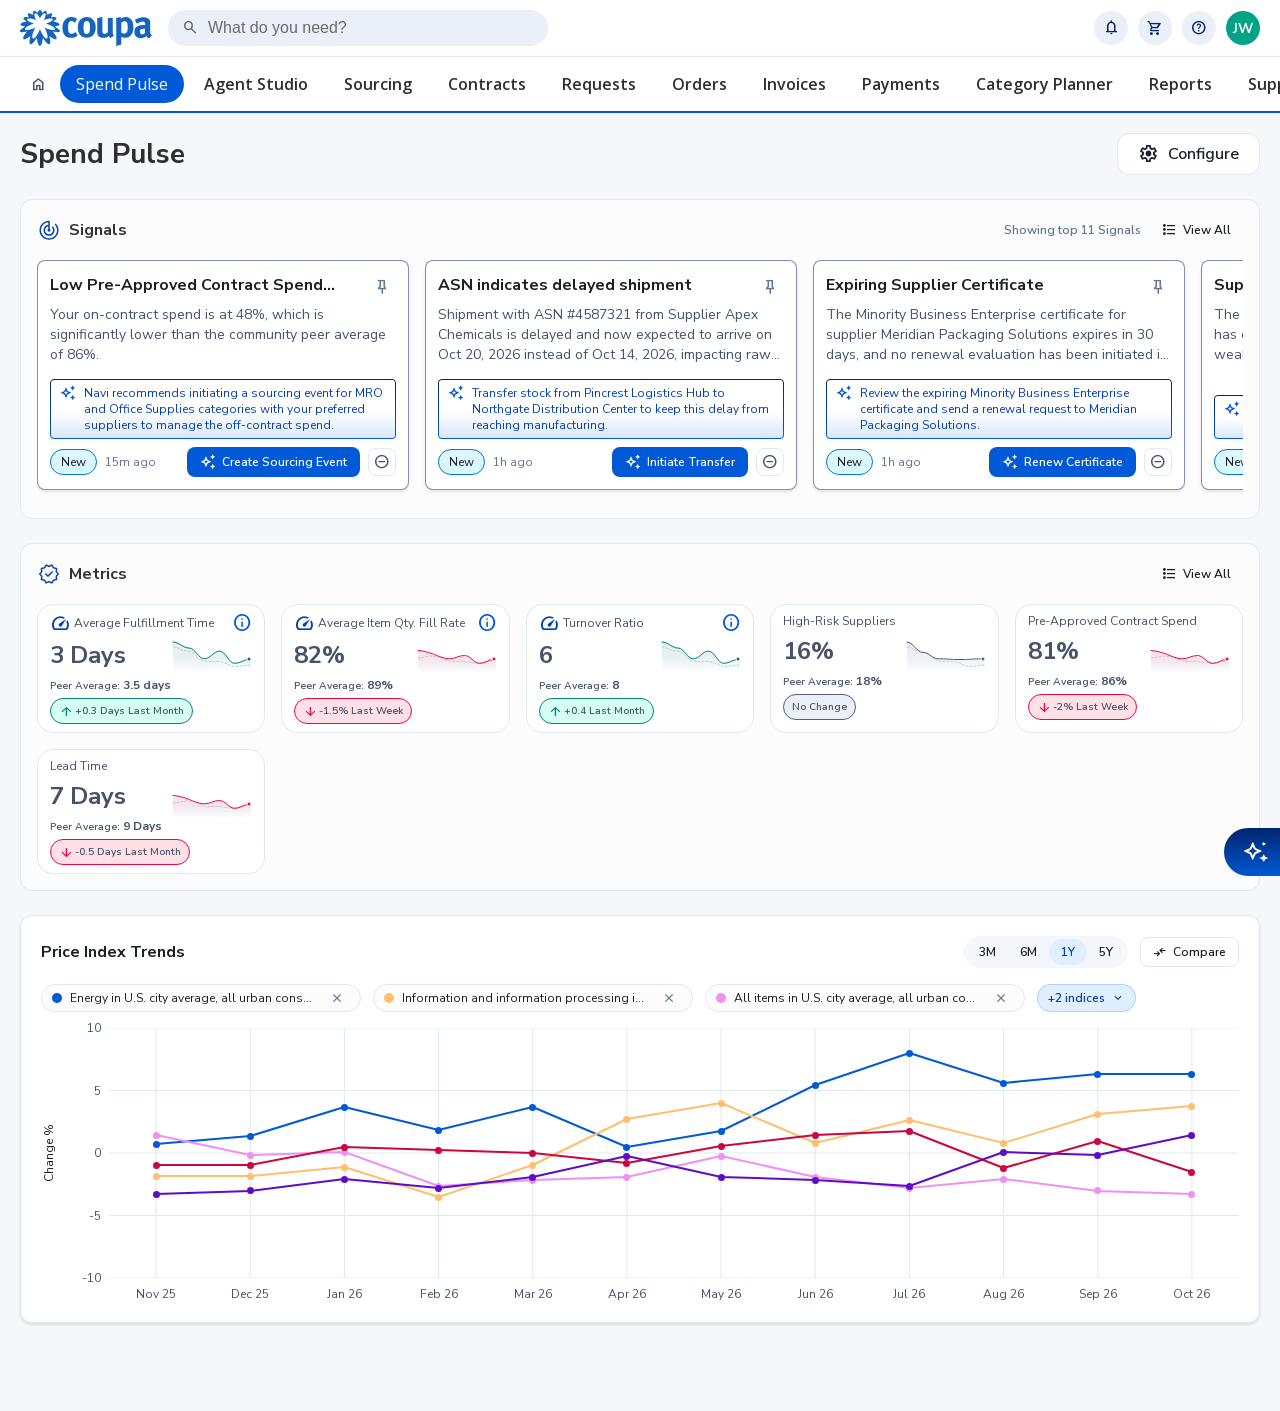
==== commit 3d58ba62: "Add the community-benchmark signal and its peer-comparison chart; title the page Community Data Spen" ====
--- a/index.html
+++ b/index.html
@@ -3,7 +3,7 @@
 <head>
 <meta charset="utf-8">
 <meta name="viewport" content="width=device-width, initial-scale=1">
-<title>Spend Pulse Demo Aug 26</title>
+<title>Community Data Spend Pulse</title>
 <meta name="description" content="Responsive HTML recreation of the Spend Pulse Figma prototype (Demo Spend Pulse, Aug 26), including its full interaction flow.">
 <!-- Fonts are vendored locally (Nunito Sans, Open Sans, Material Symbols) so the
      prototype renders identically offline. -->
--- a/styles.css
+++ b/styles.css
@@ -892,6 +892,10 @@
   margin-top:var(--sp-sm);
 }
 .plot__xlabels span{flex:1;text-align:center;min-width:0;overflow:hidden;text-overflow:ellipsis}
+/* A plot with a peer trend adds its legend as a third implicit row, spanning
+   every column so it centres under the full chart rather than the narrow
+   y-axis-title column `.dash-legend` would otherwise fall into by default. */
+.plot>.dash-legend{grid-column:1 / -1;grid-row:3}
 .hover-band{fill:#d9d9d9;opacity:0;transition:opacity .12s}
 .hover-band.is-live:hover,.hover-band.is-live.on{opacity:.45}
 
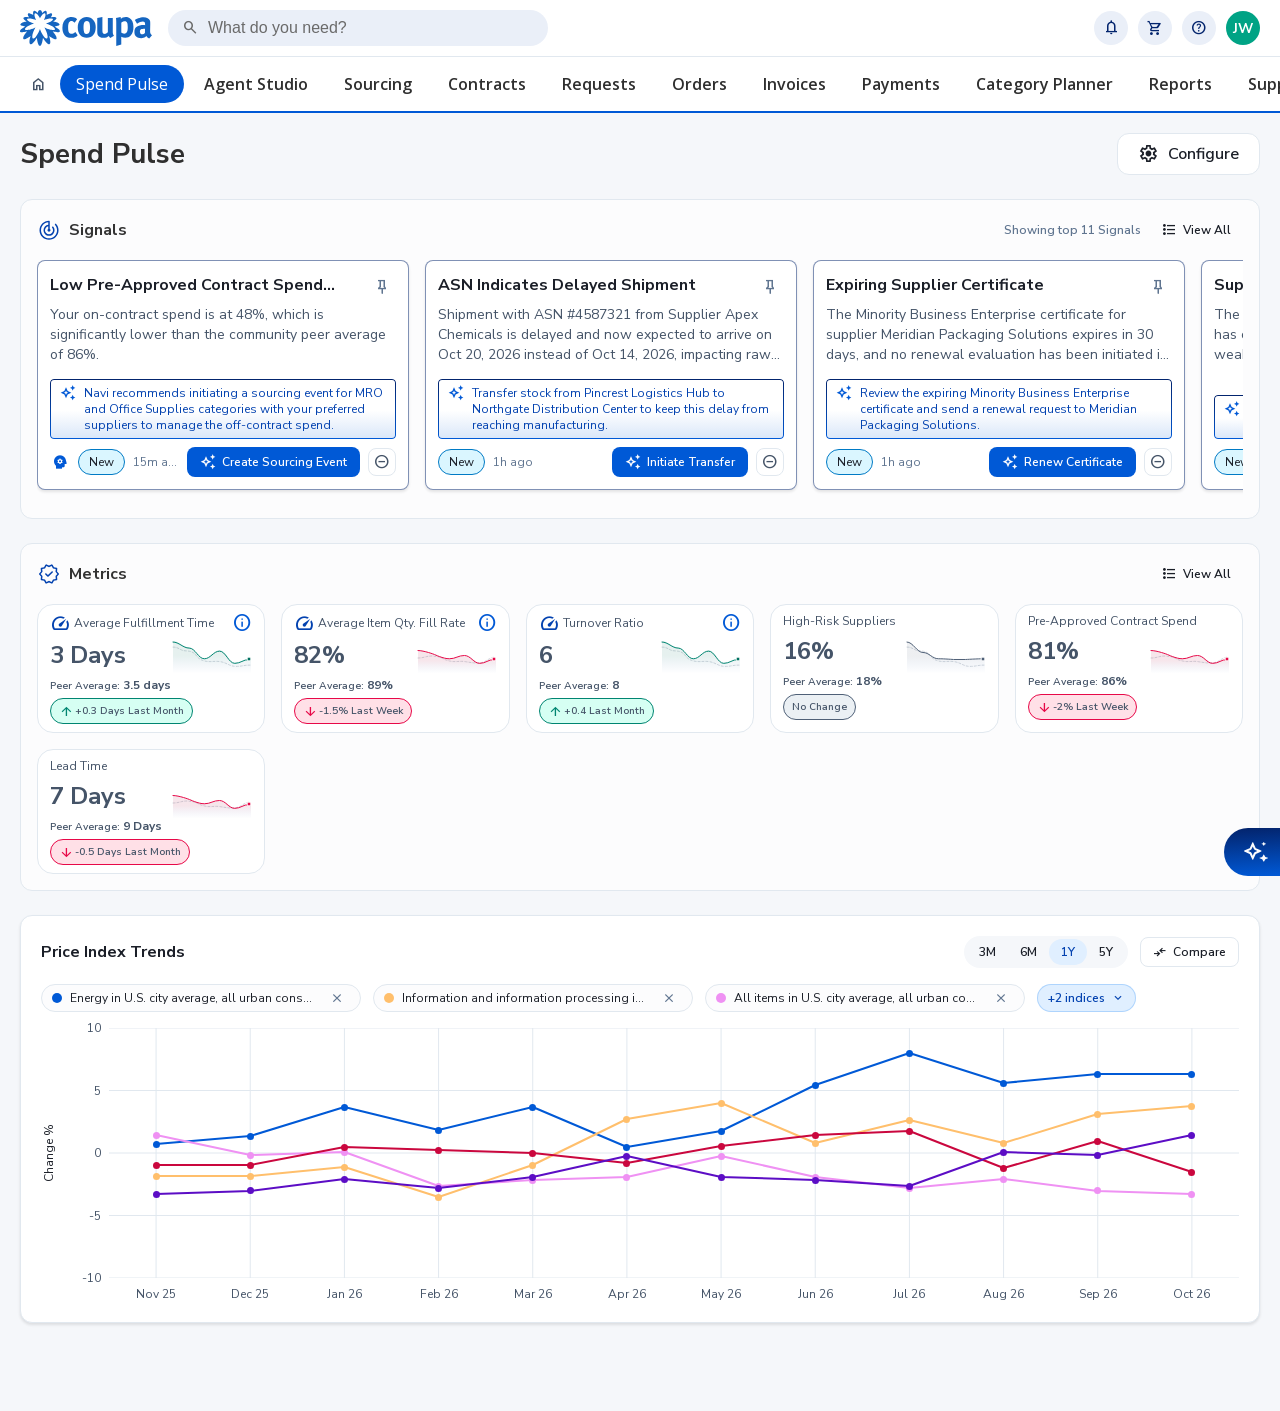
==== commit c00987b0: "Meta description describes the community-benchmark prototype instead of the Aug 26 Figma demo Co-Aut" ====
--- a/index.html
+++ b/index.html
@@ -4,7 +4,7 @@
 <meta charset="utf-8">
 <meta name="viewport" content="width=device-width, initial-scale=1">
 <title>Community Data Spend Pulse</title>
-<meta name="description" content="Responsive HTML recreation of the Spend Pulse Figma prototype (Demo Spend Pulse, Aug 26), including its full interaction flow.">
+<meta name="description" content="Responsive HTML prototype of Spend Pulse's community-benchmark signal, including its full Navi sourcing-event interaction flow.">
 <!-- Fonts are vendored locally (Nunito Sans, Open Sans, Material Symbols) so the
      prototype renders identically offline. -->
 <link rel="stylesheet" href="assets/fonts/fonts.css">
--- a/assets/fonts/fonts.css
+++ b/assets/fonts/fonts.css
@@ -430,14 +430,15 @@
 }
 
 /* The static Material Symbols above carries no FILL axis, so a solid glyph is
-   impossible with it. This is a 1.7 KB FILL=1 subset covering just `push_pin`,
-   used for the pinned state of a signal card. */
+   impossible with it. This is a ~1.6 KB FILL=1 subset covering `push_pin`
+   (the pinned state of a signal card) and `psychology` (the community-insight
+   mark on the Low Pre-Approved Contract Spend card). */
 @font-face {
   font-family: 'Material Symbols Filled';
   font-style: normal;
   font-weight: 400;
   src: url(./material-symbols-fill1-subset.woff2) format('woff2');
-  unicode-range: U+5f, U+68-69, U+6e, U+70, U+73, U+75;
+  unicode-range: U+20, U+5f, U+63, U+67-69, U+6c, U+6e-70, U+73, U+75, U+79, U+EA4A, U+F10D;
 }
 
 .material-symbols-outlined {
--- a/styles.css
+++ b/styles.css
@@ -588,6 +588,11 @@
    it needs no frame here — only a fixed box, since a row that shrank it would
    misrender a logo. */
 .source-mark{width:28px;height:28px;flex:none;display:block}
+/* Community-insight mark, the filled `psychology` glyph that leads the status
+   chip the way the provider logo does — same slot, no logo to show, so the
+   credit is the tooltip rather than a plate. */
+.community-mark{flex:none;width:20px;height:20px;display:flex;align-items:center;justify-content:center}
+.community-mark .mi{font-family:"Material Symbols Filled";color:var(--primary)}
 /* dismiss — Button / Kind=Secondary, Variant=Outline, Icon Position=On, Small */
 .icon-btn{
   width:28px;height:28px;flex:none;padding:var(--sp-xs);border-radius:var(--r-xs);
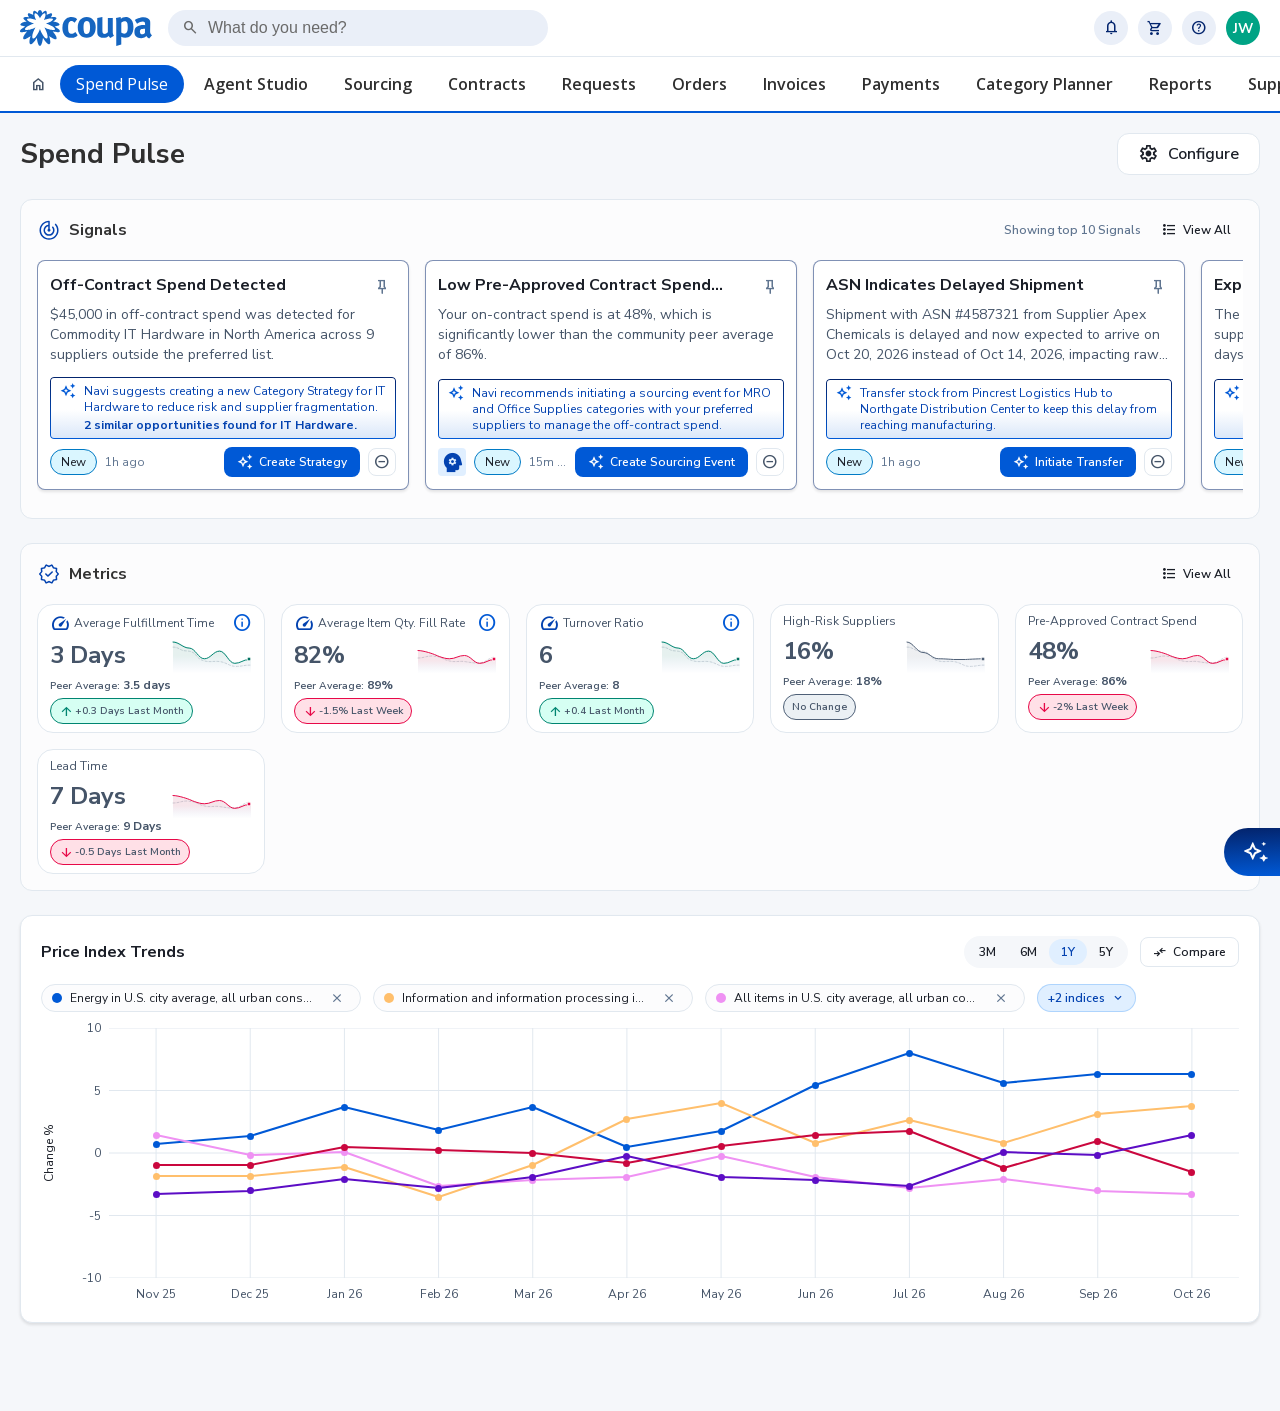
==== commit 59ed1783: "Spend Pulse landing: Navi chat on the Navi Prototype Template The landing page's Navi button (previo" ====
--- a/index.html
+++ b/index.html
@@ -9,6 +9,7 @@
      prototype renders identically offline. -->
 <link rel="stylesheet" href="assets/fonts/fonts.css">
 <link rel="stylesheet" href="styles.css">
+<link rel="stylesheet" href="navi/navi-template.css">
 </head>
 <body>
 
@@ -54,6 +55,75 @@
 <div id="tip-layer"></div>
 <div id="toast-layer"></div>
 
+<!-- Navi chat on the Spend Pulse landing page: the Navi Prototype Template's
+     panel and engine (coupa/Navi-Prototype-Template, branch Navi-Template),
+     wrapped in `.navi-tpl` so its styles stay scoped (see navi/README.md).
+     The landing page's own Navi button opens it; the template's launcher is
+     kept for the engine to bind to but hidden. The script below is
+     navi/spend-pulse.yaml as JSON — regenerate it from that file. -->
+<div class="navi-tpl" id="navi-tpl">
+<div id="navi-artifact-viewer" class="navi-artifact-viewer" aria-hidden="true">
+  <div id="navi-artifact-rail" class="navi-artifact-rail"></div>
+  <div id="navi-artifact-main" class="navi-artifact-main"></div>
+</div>
+<button id="navi-launcher" class="navi-launcher" aria-label="Open Navi" aria-expanded="false">
+  <span class="navi-launcher-icon-wrap">
+    <img class="navi-launcher-icon" src="assets/navi/navi-launcher-sparkle.svg" alt="" aria-hidden="true" width="24" height="24" />
+  </span>
+  <span class="navi-launcher-label">Navi</span>
+</button>
+<div id="navi-panel" class="navi-panel" data-state="welcome" aria-hidden="true">
+  <header class="navi-panel-header" data-chrome="active">
+    <span class="navi-panel-title">
+      Navi
+      <img class="navi-panel-logo-icon" src="assets/navi/navi-logo-icon.svg" alt="" aria-hidden="true" width="20" height="20" />
+    </span>
+    <button id="navi-close" class="navi-close" aria-label="Close Navi">−</button>
+  </header>
+  <div class="navi-welcome-topbar" data-chrome="welcome">
+    <button id="navi-minimize" class="navi-minimize" aria-label="Close Navi">−</button>
+  </div>
+  <div class="navi-welcome-message" data-chrome="welcome">
+    <p class="navi-welcome-tagline">Coupa's AI to help ease your workflow</p>
+    <img class="navi-welcome-icon" src="assets/navi/navi-welcome-icon.svg" alt="" width="64" height="64" />
+    <p class="navi-welcome-eyebrow">Welcome To</p>
+    <p class="navi-welcome-title">Coupa Navi<sup class="navi-welcome-tm">TM</sup></p>
+    <p class="navi-welcome-subtitle">Smarter spend powered by AI Agents</p>
+  </div>
+  <div class="navi-panel-toolbar" aria-hidden="true">
+    <img class="navi-panel-menu-icon" src="assets/navi/navi-menu-icon.svg" alt="" width="24" height="24" />
+    <span class="navi-panel-agent-select">
+      <span class="navi-panel-agent-select-avatar"></span>
+      <span class="navi-panel-agent-select-label">Explore agents</span>
+      <img class="navi-panel-agent-select-chevron" src="assets/navi/navi-chevron-down-icon.svg" alt="" width="16" height="16" />
+    </span>
+    <img class="navi-panel-edit-icon" src="assets/navi/navi-edit-icon.svg" alt="" width="24" height="24" />
+  </div>
+  <div class="navi-panel-body">
+    <p class="navi-disclaimer" data-chrome="welcome">Coupa Navi can make mistakes, please check important information.</p>
+    <p class="navi-greeting" data-chrome="welcome">Hello! How can I help you today?</p>
+    <div id="navi-transcript" class="navi-transcript" role="log" aria-live="polite"></div>
+    <div id="navi-chips" class="navi-chips" role="group" aria-label="Suggested actions"></div>
+  </div>
+  <div class="navi-input-bar">
+    <div class="navi-input-shell">
+      <input id="navi-input-field" class="navi-input-field" type="text" placeholder="How can I assist you today?" aria-label="Message Navi" />
+      <button id="navi-input-send" class="navi-input-send" aria-label="Send">
+        <img class="navi-input-send-icon" src="assets/navi/navi-send-icon.svg" alt="" width="24" height="24" />
+      </button>
+    </div>
+  </div>
+  <input id="navi-file-input" type="file" multiple hidden style="display: none" aria-hidden="true" />
+  <div id="navi-drop-overlay" class="navi-drop-overlay" aria-hidden="true">
+    <div class="navi-drop-overlay-zone">
+      <img class="navi-drop-overlay-icon" src="assets/navi/navi-dropzone-upload-icon.svg" alt="" width="56" height="56" />
+      <p class="navi-drop-overlay-text">Maximum file size is 25MB.</p>
+    </div>
+  </div>
+</div>
+</div>
+<script id="navi-script-data" type="application/json">{"page":"spend-pulse","description":"Spend Pulse landing: the rail's signals, asked about from Navi","entry_chips":[{"id":"top-signals","label":"Which signals need my attention first?","next":"top-signals-response"},{"id":"off-contract","label":"What's behind the off-contract IT Hardware spend?","next":"off-contract-response"},{"id":"below-peer","label":"Why is my on-contract spend below the peer average?","next":"below-peer-response"},{"id":"bulk-solvent","label":"Is the Bulk Solvent price drop worth acting on?","next":"bulk-solvent-response"},{"id":"apex-shipment","label":"What's delaying the Apex Chemicals shipment?","next":"apex-shipment-response"}],"intents":[{"id":"top-suppliers-by-spend","patterns":["Show me top 3 suppliers by spend","Who are our top 3 suppliers by spend","Show me the top suppliers by spend","What are our top suppliers by spend"],"next":"top-suppliers-by-spend-response"},{"id":"certificate","patterns":["Which supplier certificates are expiring","Is the Meridian Packaging certificate expiring","Show expiring certificates"],"next":"meridian-cert-response"},{"id":"supplier-risk","patterns":["Which suppliers have a higher risk score","Why did Coastal Fabrication's risk score change","Show supplier risk changes"],"next":"coastal-risk-response"}],"nodes":{"top-signals-response":{"type":"card","speaker":"navi","card":{"title":"Signals to look at first","fields":[{"label":"Off-Contract Spend Detected","value":"$45,000 of IT Hardware, North America, across 9 non-preferred suppliers"},{"label":"Low Pre-Approved Contract Spend","value":"48% on contract against a community peer average of 86%"},{"label":"Expiring Supplier Certificate","value":"Meridian Packaging's MBE certificate expires Nov 10, 2026"},{"label":"Price Index Decreased: Bulk Solvent","value":"Down 12% between April and October 2026"}]},"chips":[{"id":"triage-off-contract","label":"Start with the off-contract spend","next":"off-contract-response"},{"id":"triage-cert","label":"Handle the certificate","next":"meridian-cert-response"}]},"off-contract-response":{"type":"message","speaker":"navi","markdown":true,"text":"**$45,000** of IT Hardware spend in North America went to **9 suppliers outside your preferred list** between Jul 1 and Sep 30, 2026. Two other signals read the same commodity: **Supplier Fragmentation: IT Hardware** and **Contract Expiring: IT Hardware**, with Vantage IT's contract renewing in 28 days.\n","chips":[{"id":"oc-related","label":"Show the related signals","next":"off-contract-related"},{"id":"oc-strategy","label":"Start a category strategy","next":"off-contract-strategy"}]},"off-contract-related":{"type":"card","speaker":"navi","card":{"title":"Related signals for Commodity: IT Hardware","fields":[{"label":"Supplier Fragmentation: IT Hardware","value":"Top 5 suppliers hold only 56% of $1,789,520 spent in H1 2026, across 28 suppliers"},{"label":"Contract Expiring: IT Hardware","value":"CN-10432 with Vantage IT, $1.2M a year, expires in 28 days with no renewal started"}]},"chips":[{"id":"oc-related-strategy","label":"Start a category strategy","next":"off-contract-strategy"}]},"off-contract-strategy":{"type":"timeline","speaker":"navi","timeline":{"steps":[{"title":"Spend in scope","text":"$45,000 of off-contract IT Hardware, North America, Jul 1 to Sep 30, 2026."},{"title":"Suppliers","text":"9 non-preferred suppliers, consolidated against Vantage IT and Meridian Technology Group.","details":["Apex Tech Resellers","BrightPath Computing","Cobalt Systems Supply","Delta Office Tech","Evergreen IT Traders","Fairview Electronics","Granite Hardware Co.","Harbor Point Computers","Northline Digital"]},{"title":"Related opportunities","text":"Supplier Fragmentation and Contract Expiring for IT Hardware folded into the same strategy."},{"title":"Category strategy","text":"Drafting IT Hardware Strategy FY27 for your review.","status":"active"}]},"auto_next":"off-contract-strategy-done"},"off-contract-strategy-done":{"type":"message","speaker":"navi","text":"The draft strategy brings the off-contract spend and both related opportunities into one plan. Open the signal to review it and mark the action taken.\n"},"below-peer-response":{"type":"message","speaker":"navi","markdown":true,"text":"Your pre-approved contract spend has slid from **58% to 48%** over the past year, while the community peer average held near **86%**. The gap concentrates in **MRO and Office Supplies**, led by North America and LATAM, where spend increasingly moves outside catalogs and preferred suppliers.\n","chips":[{"id":"peer-trend","label":"Show the trend","next":"below-peer-trend"},{"id":"peer-event","label":"Draft sourcing events for MRO and Office Supplies","next":"below-peer-events"}]},"below-peer-trend":{"type":"artifact","speaker":"navi","artifact":{"kind":"chart","chartType":"bar","title":"Pre-approved contract spend, % of total, Nov 2025 to Oct 2026","data":[{"label":"Nov","value":58},{"label":"Dec","value":57},{"label":"Jan","value":56},{"label":"Feb","value":55},{"label":"Mar","value":54},{"label":"Apr","value":53},{"label":"May","value":52},{"label":"Jun","value":51},{"label":"Jul","value":50},{"label":"Aug","value":49},{"label":"Sep","value":49},{"label":"Oct","value":48}]},"chips":[{"id":"trend-event","label":"Draft sourcing events for MRO and Office Supplies","next":"below-peer-events"}]},"below-peer-events":{"type":"message","speaker":"navi","text":"MRO and Office Supplies don't belong in the same event, so I've drafted two, one per category, each with its own preferred suppliers.\n","auto_next":"below-peer-event-mro"},"below-peer-event-mro":{"type":"eventStatus","speaker":"navi","eventStatus":{"status":"draft","title":"MRO Consumables","eventId":"SE-2026-0418","created":"Oct 15, 2026"},"auto_next":"below-peer-event-office"},"below-peer-event-office":{"type":"eventStatus","speaker":"navi","eventStatus":{"status":"draft","title":"Office Supplies","eventId":"SE-2026-0419","created":"Oct 15, 2026"},"chips":[]},"bulk-solvent-response":{"type":"message","speaker":"navi","markdown":true,"text":"Yes. The **BLS Price Index for Bulk Solvent fell 12%**, from its April peak of **133** to **117** in October, while your **3 active contracts** covering **$1.9M** of annual spend are still priced against the pre-drop index. Two of them expire within 90 days.\n","chips":[{"id":"solvent-chart","label":"Show the index","next":"bulk-solvent-index"},{"id":"solvent-event","label":"Draft a sourcing event","next":"bulk-solvent-event"}]},"bulk-solvent-index":{"type":"artifact","speaker":"navi","artifact":{"kind":"chart","chartType":"bar","title":"BLS Price Index: Bulk Solvent, points above 100, Nov 2025 to Oct 2026","data":[{"label":"Nov","value":28},{"label":"Dec","value":30},{"label":"Jan","value":32},{"label":"Feb","value":31},{"label":"Mar","value":30},{"label":"Apr","value":33},{"label":"May","value":29},{"label":"Jun","value":26},{"label":"Jul","value":22},{"label":"Aug","value":20},{"label":"Sep","value":18},{"label":"Oct","value":17}]},"chips":[{"id":"index-event","label":"Draft a sourcing event","next":"bulk-solvent-event"}]},"bulk-solvent-event":{"type":"eventStatus","speaker":"navi","eventStatus":{"status":"draft","title":"Bulk Solvent","eventId":"SE-2026-0417","created":"Oct 15, 2026"},"auto_next":"bulk-solvent-event-note"},"bulk-solvent-event-note":{"type":"message","speaker":"navi","text":"Drafted with methanol, isopropyl alcohol and acetone at the market benchmark, inviting your 5 preferred solvent suppliers. Base price is the one field left for you.\n"},"apex-shipment-response":{"type":"error","speaker":"navi","text":"Shipment ASN #4587321 from Apex Chemicals is now expected Oct 20, 2026 instead of Oct 14, a 6-day slip that reaches raw material availability.\n","chips":[{"id":"transfer-stock","label":"Transfer stock to cover the gap","next":"stock-transferred"}]},"stock-transferred":{"type":"message","speaker":"navi","text":"Queued a transfer from Pincrest Logistics Hub in Chicago to Northgate Distribution Center in Texas, so the delay doesn't reach manufacturing.\n"},"meridian-cert-response":{"type":"message","speaker":"navi","text":"Meridian Packaging Solutions' Minority Business Enterprise certificate expires Nov 10, 2026, and no renewal has been requested. Want me to send them the Certificate Renewal Request form?\n","chips":[{"id":"renew-cert","label":"Send the renewal request","next":"cert-renewal-sent"}]},"cert-renewal-sent":{"type":"message","speaker":"navi","text":"Sent. Meridian Packaging Solutions has the Certificate Renewal Request form."},"coastal-risk-response":{"type":"card","speaker":"navi","card":{"title":"Coastal Fabrication Group","fields":[{"label":"Risk score","value":"Low to Moderate, on a weakening financial position"},{"label":"Contract","value":"CTR-2024-0881, $612K a year, renews Nov 27, 2026"},{"label":"Open purchase orders","value":"2 in flight, delivering Nov 4 and Nov 19"}]},"chips":[{"id":"flag-contract","label":"Flag the contract for review","next":"contract-flagged"}]},"contract-flagged":{"type":"message","speaker":"navi","text":"Flagged CTR-2024-0881 for review ahead of its Nov 27 renewal."},"top-suppliers-by-spend-response":{"type":"supplier","speaker":"navi","title":"Top 3 Suppliers by Spend","suppliers":[{"variant":"internal","name":"Coastal Fabrication Group","website":"www.coastalfab.com","categories":"Fabricated Metal Components, Weldments","location":"HQ in Mobile, AL, US. Serves North America.","overview":"Supplies fabricated metal components under CTR-2024-0881, with two purchase orders in flight.\n","certifications":"ISO 9001","highlight":"#1 by spend: $612K a year. Risk score moved from Low to Moderate.\n"},{"variant":"internal","name":"Vantage IT","website":"www.vantageit.com","categories":"IT Hardware, Laptops & Notebooks","location":"HQ in Austin, TX, US. Serves North America.","overview":"The largest IT Hardware supplier, holding 19% of the category's spend.\n","certifications":"ISO 9001, ISO 27001","highlight":"#2 by spend: $340K in H1 2026. Contract CN-10432 expires in 28 days.\n"},{"variant":"external","name":"Cascade Solvents & Chemicals","website":"cascadesolvents.com","categories":"Bulk Solvent, Industrial Chemicals","location":"HQ: Tacoma, WA | Hubs: Houston, TX; Newark, NJ","overview":"Preferred bulk solvent supplier, invited to the Bulk Solvent sourcing event.\n","highlight":"#3 by spend: lowest submitted methanol price in the last event.\n","cta":"View Supplier"}],"chips":[]}}}</script>
 <script src="app.js"></script>
+<script src="navi/navi-engine.js"></script>
 </body>
 </html>
--- a/styles.css
+++ b/styles.css
@@ -361,6 +361,9 @@
   border-radius:var(--r-xs);padding:10px 12px;font-size:var(--fs-sm);color:var(--brand-subtle-text);
 }
 .notice b{font-weight:700}
+/* Every info banner's glyph is the primary blue — on the alert's gradient and
+   the notice's tint alike. The amber warning keeps its own. */
+.alert:not(.alert--warn) > .mi,.notice > .mi{color:var(--primary)}
 
 /* ------------------------------------------------------------ signal cards
    Signal-Card-46 (37:25109). The Figma component is a 364×230 card with four
@@ -492,6 +495,8 @@
   -webkit-mask-composite:xor;mask-composite:exclude;pointer-events:none;
 }
 .navi-box .mi{color:var(--primary)}
+/* The related-signals line closing a recommendation (see `relatedLine`). */
+.navi-box__rel{display:block;margin-top:2px;font-weight:700}
 
 /* Navi-Recommended Metrics (37:25281) — the same AI treatment at panel scale:
    `color/s2/surface/rest` fill, radii/xl, shadow/yVals/2xs, and a 2px INSIDE
@@ -589,10 +594,13 @@
    misrender a logo. */
 .source-mark{width:28px;height:28px;flex:none;display:block}
 /* Community-insight mark, the filled `psychology` glyph that leads the status
-   chip the way the provider logo does — same slot, no logo to show, so the
-   credit is the tooltip rather than a plate. */
-.community-mark{flex:none;width:20px;height:20px;display:flex;align-items:center;justify-content:center}
-.community-mark .mi{font-family:"Material Symbols Filled";color:var(--primary)}
+   chip the way the provider logo does — same slot and the same 28x28 plate
+   with a 4px radius, in the subtle-brand pair rather than a logo (381:9992). */
+.community-mark{
+  flex:none;width:28px;height:28px;display:flex;align-items:center;justify-content:center;
+  background:var(--primary-subtle);border-radius:var(--r-2xs);
+}
+.community-mark .mi{font-family:"Material Symbols Filled";color:var(--brand-subtle-text);font-size:23px}
 /* dismiss — Button / Kind=Secondary, Variant=Outline, Icon Position=On, Small */
 .icon-btn{
   width:28px;height:28px;flex:none;padding:var(--sp-xs);border-radius:var(--r-xs);
@@ -1189,24 +1197,6 @@
 .toggle-card__body b{display:block;font-size:var(--fs-md);color:var(--t1)}
 .toggle-card__body span{font-size:var(--fs-sm);color:var(--t2)}
 
-/* ------------------------------------------------------ all-signals layout */
-.with-rail{display:grid;gap:var(--sp-3xl);grid-template-columns:220px 1fr;align-items:start}
-.rail{padding:var(--sp-2xl);position:sticky;top:120px}
-.rail h4{margin-bottom:var(--sp-lg);color:var(--t1)}
-.rail__group{font-size:var(--fs-2xs);font-weight:700;color:var(--t2);margin:var(--sp-2xl) 0 var(--sp-sm)}
-.rail__item{
-  display:block;width:100%;text-align:left;padding:7px 10px;border-radius:var(--r-xs);
-  font-size:var(--fs-sm);color:var(--t2);
-}
-.rail__item:hover{background:var(--s3)}
-.rail__item.active{background:var(--primary-subtle);color:var(--brand-subtle-text);font-weight:700}
-.rail__item--sub{padding-left:22px}
-.rail__new{color:var(--primary);font-weight:600;font-size:var(--fs-2xs);margin-top:var(--sp-lg)}
-.viewbar{display:flex;align-items:center;gap:var(--sp-lg);margin-bottom:var(--sp-3xl);flex-wrap:wrap}
-.viewbar h3{margin-right:auto}
-.toggle-group{display:inline-flex;border:1px solid var(--s1-border);border-radius:var(--r-pill);overflow:hidden;background:var(--s1)}
-.toggle-group button{padding:7px 12px;color:var(--t2);display:grid;place-items:center}
-.toggle-group button.active{background:var(--primary-subtle);color:var(--brand-subtle-text)}
 
 /* --------------------------------------------------------------- setup page */
 .setup-tabs{display:flex;gap:2px;flex-wrap:wrap;border-bottom:1px solid var(--b2);margin-bottom:var(--sp-4xl)}
@@ -1547,6 +1537,27 @@
 .sd-block.is-collapsed .sd-block__body{display:none}
 .sd-block--warn{border-color:var(--pumpkin-1)}
 .sd-block--ai{border-color:var(--primary-border-transparent);gap:var(--sp-2xl)}
+/* Related Signals — the one block in the drawer that points away from this
+   signal, so it takes the solid blue hairline rather than the AI block's
+   tint. Each related signal is a slate-ruled card that lifts off it. */
+.sd-block--related{border-color:#3996f9}
+.sd-block--related .sd-block__body{gap:var(--sp-lg)}
+.sd-related__group{font-size:var(--fs-md);line-height:24px;font-weight:700;color:var(--t1)}
+.sd-related{
+  display:flex;flex-direction:column;gap:var(--sp-sm);
+  border:1px solid #8191b6;border-radius:var(--r-xs);background:var(--s1);
+  padding:var(--sp-lg);box-shadow:0 2px 4px rgba(27,31,40,.08);
+}
+.sd-related b{font-size:var(--fs-md);line-height:24px;font-weight:700;color:var(--t1)}
+.sd-related p{margin:0;font-size:var(--fs-sm);line-height:20px;color:var(--t2)}
+.sd-related__foot{display:flex;justify-content:flex-end}
+/* Top of a related signal's drawer: where it was opened from, and the way back. */
+.sd-related-back{
+  display:flex;align-items:center;gap:var(--sp-sm);flex-wrap:wrap;
+  background:var(--primary-subtle);border-radius:var(--r-xs);padding:var(--sp-sm) var(--sp-lg);
+  font-size:var(--fs-sm);line-height:20px;color:var(--t1);
+}
+.sd-related-back .spacer{flex:1}
 /* Supplier Communication is an s3 tray at radius 8, not a bordered card. */
 .sd-block--tray{
   background:var(--s3);border:0;border-radius:var(--r-xs);padding:var(--sp-sm);
@@ -1579,7 +1590,9 @@
 
 /* `Navi-Recommended` — white card, radius 16, b2 hairline, 12px padding.
    The CTA row is right-aligned and indented 32px to clear the AI glyph. */
-.navi-panel{
+/* `:not(:where(#navi-panel))` — zero specificity, so the modifiers below still win: the Navi Prototype Template's panel (index.html's
+   `.navi-tpl`) shares the class name, and this card styling must not reach it. */
+.navi-panel:not(:where(#navi-panel)){
   display:flex;flex-direction:column;gap:var(--sp-2xs);background:var(--s1);
   border:1px solid var(--b2);border-radius:var(--r-xl);padding:var(--sp-lg);
 }
@@ -1733,6 +1746,45 @@
   display:block;margin-top:auto;
   font-size:var(--fs-xl);line-height:28px;font-weight:800;color:var(--t1);
 }
+/* The exposure block of a signal argued against the community (381:11043):
+   an 8px tray with 8px between its parts, so the head, the lead card and the
+   KPI row sit tighter than the plain block's 12px. The head keeps 4px of its
+   own inset, which lines its text up with the cards' 12px content edge. */
+.sd-exposure--kpi{padding:var(--sp-sm);gap:var(--sp-sm)}
+.sd-exposure__head{display:flex;flex-direction:column;gap:var(--sp-2xs);padding:var(--sp-2xs)}
+.sd-exposure--kpi .sd-body{font-size:var(--fs-sm);line-height:20px}
+
+/* Top Commodities: a full-width card, label over value on the left and the
+   hand-off to Navi at the right — the sparkle and a label rather than a
+   bordered button, since there is no scripted flow behind it yet. */
+.sd-lead{
+  display:flex;align-items:center;gap:var(--sp-lg);flex-wrap:wrap;
+  background:var(--s1);border:1px solid var(--b2);border-radius:var(--r-xs);
+  padding:var(--sp-sm) var(--sp-lg);
+}
+.sd-lead__text{flex:1 1 auto;min-width:0;display:flex;flex-direction:column;gap:var(--sp-2xs)}
+.sd-lead__text span{font-size:var(--fs-2xs);line-height:16px;color:var(--t2)}
+.sd-lead__text b{
+  font-family:var(--font-heading);font-size:var(--fs-xl);line-height:32px;
+  font-weight:700;color:var(--t2);
+}
+.sd-lead__cta{
+  flex:none;display:inline-flex;align-items:center;gap:var(--sp-2xs);min-height:28px;
+  padding:var(--sp-2xs) var(--sp-sm);border-radius:var(--r-2xs);white-space:nowrap;
+  font-family:var(--font-control);font-size:var(--fs-2xs);line-height:16px;font-weight:600;
+  color:var(--primary);
+}
+.sd-lead__cta .mi{color:inherit}
+.sd-lead__cta:hover{background:var(--primary-subtle)}
+.sd-lead__cta:focus-visible{outline:2px solid var(--primary);outline-offset:1px}
+
+/* The KPIs: three Card-NCT-KPI tiles, 12px apart, wrapping on a narrow
+   drawer rather than squeezing the value into the Trend Chart beside it. */
+.sd-kpis{display:grid;gap:var(--sp-lg);grid-template-columns:repeat(auto-fit,minmax(180px,1fr))}
+/* The Metrics tile as the frame draws it here: an 8px radius rather than the
+   widget's 16, and the chip above the peer line rather than below it (the
+   markup carries that order). Not a button — it opens nothing. */
+.metric-tile--kpi{border-radius:var(--r-xs)}
 .form-grid{display:grid;gap:var(--sp-2xl);grid-template-columns:repeat(auto-fit,minmax(240px,1fr))}
 
 /* stepper */
@@ -1808,6 +1860,10 @@
   transform:translateY(8px);opacity:0;transition:transform .18s,opacity .18s;
 }
 .toast.show{transform:none;opacity:1}
+.toast--solid{background:var(--positive);border-color:var(--positive);border-left-width:1px}
+.toast--solid .mi,.toast--solid .toast__body b,.toast--solid .toast__body span,
+.toast--solid .link,.toast--solid .ov-close{color:var(--s1)}
+.toast--solid .link{font-weight:700}
 .toast__body{flex:1}
 .toast__body b{display:block;font-size:var(--fs-md);font-weight:700;color:var(--t1)}
 .toast__body span{font-size:var(--fs-sm);color:var(--t2)}
@@ -1920,9 +1976,21 @@
 }
 .navi-row{display:flex}
 .navi-row--me{justify-content:flex-end}
-/* `.navi-file` — the attachment tile under the reader's ask — is gone with the
-   attachment itself. The request carries its evidence as text now, so there was
-   nothing left for the tile to hold. */
+/* `.navi-file` — the attachment tile under the reader's ask. A signal's ask
+   carries none; the Opportunities hand-off attaches its approved lines as a
+   CSV, which the tile downloads. */
+.navi-row--me{flex-direction:column;align-items:flex-end;gap:var(--sp-xs)}
+.navi-file{
+  display:flex;align-items:center;gap:var(--sp-sm);max-width:85%;
+  background:var(--s1);border:1px solid var(--b2);border-radius:var(--r-xs);
+  padding:var(--sp-sm) var(--sp-lg);color:var(--t1);text-decoration:none;
+}
+.navi-file:hover{border-color:var(--primary)}
+.navi-file__icon{color:var(--positive);display:inline-flex}
+.navi-file__text{display:flex;flex-direction:column;min-width:0}
+.navi-file__text b{font-size:var(--fs-sm);font-weight:700;overflow:hidden;text-overflow:ellipsis;white-space:nowrap}
+.navi-file__text span{font-size:var(--fs-2xs);color:var(--t2)}
+.navi-file > .mi{color:var(--t2)}
 
 /* The agent working (212:36895). The dots are the exported animation, boxed to
    the size the frame gives them and cropped to it — the asset is square. */
@@ -1935,13 +2003,14 @@
 .navi-progress__dots img{width:100%;height:100%;object-fit:cover}
 
 /* What the agent produced: a card that opens, not a paragraph about it. */
-.navi-card{
+/* `:not(.navi-tpl *)`: the template's chat has its own `.navi-card`. */
+.navi-card:not(:where(.navi-tpl *)){
   display:block;width:100%;text-align:left;
   background:var(--s1);border:1px solid var(--b2);border-radius:var(--r-xs);
   padding:var(--sp-lg);
 }
-.navi-card:hover{border-color:var(--primary);box-shadow:var(--shadow1)}
-.navi-card > b{display:block;font-size:var(--fs-md);line-height:24px;color:var(--t1)}
+.navi-card:not(:where(.navi-tpl *)):hover{border-color:var(--primary);box-shadow:var(--shadow1)}
+.navi-card:not(:where(.navi-tpl *)) > b{display:block;font-size:var(--fs-md);line-height:24px;color:var(--t1)}
 .navi-card__row{
   display:flex;align-items:center;gap:var(--sp-md);margin-top:var(--sp-md);
 }
@@ -2221,7 +2290,9 @@
 /* The secondary nav renders outside `.page` (see `#subnav` in index.html), so
    the palette is declared on both roots rather than inherited by one from the
    other. */
-.se-legacy,.se-subnav{
+/* The Opportunities modals sit outside `.page` too, and their grids and
+   inputs are the legacy ones, so they take the palette as well. */
+.se-legacy,.se-subnav,.opp-consol,.opp-docs{
   --se-font:"Open Sans","Helvetica Neue",Arial,sans-serif;
   --se-form:Helvetica,"Helvetica Neue",Arial,sans-serif;
   --se-blue:#268ecd;      /* Primary 1 — links, the lot band, the reached state */
@@ -3090,6 +3161,170 @@
    need the tag bar's worth of space under it. */
 .opp-list .sup-toolbar{margin-bottom:var(--sp-lg)}
 
+/* The product draws this page on its grey, with the list as a white card —
+   the reverse of the other legacy grids here, which are ruled on white. So the
+   page takes back the grey `.se-legacy` lays white over, the event tabs lose
+   their rule, and the Views head, toolbar and grid move onto one card. The
+   values are read off the product's own page. */
+.opp-screen{background:#f7f7f7}
+.opp-screen .se-tabs{border-bottom:0;margin-bottom:var(--sp-lg)}
+.opp-screen .opp-list{
+  background:var(--s1);border:1px solid #eff0f1;border-radius:var(--r-md);
+  padding:var(--sp-lg) var(--sp-4xl) var(--sp-4xl);box-shadow:0 1px 6px rgba(0,0,0,.04);
+}
+.opp-screen .sup-list__head{border-bottom:0;padding:var(--sp-sm) 0}
+.opp-screen .sup-list__head h2{font-size:20px}
+.opp-screen .sup-find{border-color:#c0cbd1;border-radius:4px;min-height:32px}
+.opp-screen .sup-icon{width:32px;height:32px;border:0;border-radius:4px;background:#eff0f1;color:var(--se-ink)}
+.opp-screen .sup-icon:hover{background:#e3e6e8;color:var(--se-ink)}
+.opp-list .tbl th{border-bottom-color:#e0e3e5;padding:var(--sp-2xl) var(--sp-md)}
+.opp-list .tbl td{border-bottom-color:#eff0f1;vertical-align:middle;padding:var(--sp-2xl) var(--sp-md)}
+.opp-list .tbl .link{color:#4499da;padding:0;white-space:nowrap}
+.opp-list .sup-act.con-act--link{color:#6b7c96}
+.opp-list td.con-c-acts{white-space:nowrap}
+/* The row's AI action takes the same slate as the glyphs beside it, a check
+   once the event is drafted, and is greyed out on a closed opportunity. */
+.opp-list .sup-act.opp-ai:disabled{color:#b8c0c8;cursor:not-allowed}
+/* The opportunity an Apply as Filter started from: a tint and a blue edge, so
+   the others read as related to it. */
+.opp-list tr.opp-origin td{background:#f2f8ff}
+.opp-list tr.opp-origin td:first-child{box-shadow:inset 3px 0 0 #4499da}
+/* Eleven columns in the card's width: headers break between words rather than
+   pushing Data Source and Actions off the edge, and a long type name wraps. */
+.opp-list .tbl th{white-space:normal;vertical-align:bottom;min-width:64px}
+.opp-list td.opp-c-type{min-width:120px}
+.opp-list .tbl th,.opp-list .tbl td{padding-left:var(--sp-xs);padding-right:var(--sp-xs)}
+
+/* A value another agent also has an opportunity for (CD-619124): the value,
+   then a small blue marker with the count, which lists them when pressed. */
+.opp-rel{display:inline-flex;align-items:center;gap:var(--sp-xs);white-space:nowrap}
+.opp-rel__mark{
+  display:inline-flex;align-items:center;gap:2px;flex:none;
+  padding:1px var(--sp-2xs);border-radius:var(--r-2xs);
+  background:var(--primary-subtle);color:var(--brand-subtle-text);
+  font-family:var(--se-form);font-size:11px;line-height:14px;font-weight:700;
+}
+.opp-rel__mark .mi{font-size:13px}
+.opp-rel__mark:hover{background:#cfe4ff}
+.opp-rel__mark:focus-visible{outline:2px solid var(--primary);outline-offset:1px}
+
+/* The filter glyph lit while Match Conditions is open, and the panel itself:
+   the Suppliers page's own, inside the card and above the grid. */
+.opp-screen .sup-icon.is-on{background:#dfe3e6}
+/* Match Conditions, the product's panel: a grey bar with the match rule and
+   Add group of conditions, then a ruled row per condition — the join word, the
+   three labelled controls, include children for a commodity, and a green +
+   and a red ✕ at the far right. Values read off the product's own page. */
+.opp-match{margin:0 0 var(--sp-lg);font-family:var(--se-form);font-size:13px;color:var(--se-ink)}
+.opp-match__bar{
+  display:flex;align-items:center;gap:var(--sp-sm);flex-wrap:wrap;
+  background:#f7f7f7;padding:var(--sp-xs) var(--sp-sm);
+}
+.opp-match__bar .spacer,.opp-cond .spacer,.opp-match__acts .spacer{flex:1}
+.opp-match .sup-match__label{color:#647588}
+.opp-cond{
+  display:flex;align-items:flex-end;gap:var(--sp-lg);flex-wrap:wrap;
+  padding:var(--sp-md) var(--sp-sm);border-bottom:1px solid #eff0f1;
+}
+.opp-cond__join{width:28px;flex:none;padding-bottom:6px}
+.opp-cond__f{display:flex;flex-direction:column;gap:var(--sp-2xs)}
+.opp-cond__f > span,.opp-cond__kids{font-family:var(--font-heading);font-size:13px;font-weight:700;color:#647588}
+.opp-sel,.opp-val{
+  width:180px;min-height:28px;padding:4px var(--sp-sm);
+  background:var(--s1);border:1px solid var(--se-line);border-radius:3px;
+  font-family:var(--se-form);font-size:13px;color:var(--se-ink);
+}
+.opp-sel--match{width:220px}
+.opp-val:disabled{background:#f4f5f6;color:var(--se-mute)}
+.opp-sel:focus,.opp-val:focus{outline:0;border-color:var(--se-orange)}
+.opp-cond__kids{display:inline-flex;align-items:center;gap:var(--sp-2xs);padding-bottom:6px}
+/* Filled + and ✕: a white glyph on a solid disc — the icon font is outlined
+   only, and the filled subset carries just two other glyphs. */
+.opp-cond__add,.opp-cond__del{
+  display:inline-flex;align-items:center;justify-content:center;flex:none;
+  width:20px;height:20px;border-radius:50%;margin-bottom:4px;color:var(--s1);
+}
+.opp-cond__add{background:#6c972e}
+.opp-cond__del{background:#cd3024}
+.opp-cond__add .mi,.opp-cond__del .mi{font-size:15px;font-weight:700;color:inherit}
+.opp-cond__add:hover,.opp-cond__del:hover{filter:brightness(.9)}
+.opp-cond__add:focus-visible,.opp-cond__del:focus-visible{outline:2px solid var(--primary);outline-offset:2px}
+.opp-match__acts{display:flex;align-items:center;gap:var(--sp-md);padding:var(--sp-lg) var(--sp-sm) 0}
+.opp-empty{padding:var(--sp-3xl) var(--sp-2xl);font-family:var(--se-form);font-size:13px;color:var(--se-ink)}
+
+/* Views: ☰ opens the list of views to the left of the grid, and turns into ✕. */
+.opp-views__toggle{
+  display:inline-flex;align-items:center;gap:var(--sp-sm);padding:var(--sp-2xs) var(--sp-sm);
+  border-radius:4px;font-family:var(--se-form);font-size:13px;color:var(--se-ink);
+}
+.opp-views__toggle.is-open{background:#eff0f1}
+.opp-screen .sup-list__head .spacer{flex:1}
+.opp-showrel{
+  display:inline-flex;align-items:center;gap:var(--sp-sm);cursor:pointer;
+  font-family:var(--se-form);font-size:13px;color:var(--se-ink);
+}
+.opp-showrel input{width:15px;height:15px;accent-color:var(--se-blue)}
+.opp-body{display:flex;align-items:flex-start;gap:var(--sp-2xl)}
+.opp-main{flex:1;min-width:0}
+.opp-views{
+  flex:none;width:200px;display:flex;flex-direction:column;gap:2px;
+  padding-top:var(--sp-lg);font-family:var(--se-form);font-size:13px;
+}
+.opp-views__add{align-self:center;padding:var(--sp-xs);color:var(--se-ink)}
+.opp-views__item{text-align:left;padding:var(--sp-xs) var(--sp-md);border-radius:14px;color:var(--se-ink)}
+.opp-views__item:hover{background:#f2f4f6}
+.opp-views__item.is-active{background:var(--primary-subtle);box-shadow:inset 0 0 0 1px #7fb6f5;font-weight:700}
+
+/* The documents behind an amount, and one document's detail. */
+.opp-docs__for{margin:0;font-size:var(--fs-sm);color:var(--t2)}
+.opp-docs{background:var(--s1)}
+
+/* Review Consolidated Line Items: an editable grid, a row per consolidated
+   line with the document lines it came from folding out under it. Legacy
+   inputs, so it reads as the Opportunities screen it opens from. */
+.sr-only{position:absolute;width:1px;height:1px;overflow:hidden;clip:rect(0 0 0 0);white-space:nowrap}
+.opp-consol{overflow:auto;font-family:var(--se-form);font-size:13px;color:var(--se-ink)}
+/* The head stays put while the original lines scroll under it. */
+.opp-consol__tbl > thead th{position:sticky;top:0;z-index:1;background:var(--s1)}
+.opp-consol__tbl{width:100%;border-collapse:collapse}
+.opp-consol__tbl > thead th{
+  text-align:left;font-family:var(--font-heading);font-size:13px;font-weight:700;color:#647588;
+  padding:var(--sp-sm) var(--sp-xs);border-bottom:1px solid #e0e3e5;white-space:nowrap;
+}
+.opp-consol__row > td{padding:var(--sp-sm) var(--sp-xs);border-bottom:1px solid #eff0f1;vertical-align:middle}
+.opp-consol__row.is-off .opp-ci{color:var(--se-mute);background:#f7f7f7}
+.opp-consol__chk{width:24px}
+.opp-ci{
+  width:100%;min-width:96px;min-height:28px;padding:4px var(--sp-sm);
+  background:var(--s1);border:1px solid var(--se-line);border-radius:3px;
+  font-family:var(--se-form);font-size:13px;color:var(--se-ink);
+}
+.opp-ci:focus{outline:0;border-color:var(--se-orange)}
+.opp-ci--wide{min-width:230px}
+.opp-ci--uom{min-width:70px;width:74px}
+.opp-ci--num{min-width:80px;width:88px;text-align:right}
+.opp-consol__src > td{padding:0 var(--sp-xs) var(--sp-sm);border-bottom:1px solid #eff0f1}
+.opp-consol__srctbl{width:100%;border-collapse:collapse;background:#f7f9fb;border-radius:var(--r-2xs)}
+.opp-consol__srctbl th,.opp-consol__srctbl td{padding:var(--sp-xs) var(--sp-sm);text-align:left;white-space:nowrap}
+.opp-consol__srctbl th{font-size:12px;font-weight:700;color:#647588}
+.opp-consol__why{margin:var(--sp-xs) 0;font-size:12px;color:#647588}
+.opp-consol__show{
+  display:inline-flex;align-items:center;gap:var(--sp-sm);cursor:pointer;
+  font-size:var(--fs-sm);color:var(--t1);
+}
+.opp-consol__show input{width:16px;height:16px;accent-color:var(--primary)}
+.opp-docs .tbl th,.opp-docs .tbl td{padding:var(--sp-md) var(--sp-sm)}
+.opp-docs .tbl td{white-space:nowrap}
+.opp-doc__grid{display:grid;gap:var(--sp-lg) var(--sp-2xl);grid-template-columns:repeat(3,minmax(0,1fr))}
+.opp-doc__f{display:flex;flex-direction:column;gap:2px}
+.opp-doc__f span{font-size:var(--fs-2xs);color:var(--t2)}
+.opp-doc__f b{font-size:var(--fs-sm);color:var(--t1)}
+@media (max-width:820px){
+  .opp-body{flex-direction:column}
+  .opp-views{width:100%;flex-direction:row;flex-wrap:wrap}
+  .opp-doc__grid{grid-template-columns:repeat(2,minmax(0,1fr))}
+}
+
 /* Four cards need the width. Two up, then one — the same order Sourcing's field
    columns give way in, and the list below scrolls sideways rather than shrinking
    eleven columns into unreadability. */
@@ -3132,7 +3367,6 @@
 
 /* ------------------------------------------------------------- responsive */
 @media (max-width:1080px){
-  .with-rail{grid-template-columns:1fr}
   .rail{position:static}
   /* The right-hand title goes with the left one: one vertical title left
      dangling on its own reads as a label for the whole tile rather than for an
@@ -3203,3 +3437,315 @@
 @media (prefers-reduced-motion:reduce){
   *{transition:none!important;animation:none!important}
 }
+
+/* ------------------------------------------- Signals › All Signals (the page)
+   The product's page: one white container on the page grey, a bar across it
+   (Views, the view's name, search, a menu and the card / list switch) and the
+   list under it, with the Views list folding out at its left. Colours are read
+   off the product's own page. */
+.sigs-crumb a{color:var(--t2)}
+.sigs{padding:var(--sp-2xl);border-radius:var(--r-xl)}
+.sigs-bar{display:flex;align-items:center;gap:var(--sp-lg);flex-wrap:wrap;margin-bottom:var(--sp-2xl)}
+.sigs-bar h2{font-family:var(--font-heading);font-size:var(--fs-xl);font-weight:700;color:var(--t1)}
+.sigs-bar .spacer{flex:1}
+.sigs-views{
+  display:inline-flex;align-items:center;gap:var(--sp-sm);min-height:40px;
+  padding:var(--sp-sm) var(--sp-lg);border-radius:var(--r-xs);background:#eff0f1;
+  font-size:var(--fs-md);color:var(--t1);
+}
+.sigs-views:hover,.sigs-views.is-open{background:#e4e6e8}
+.sigs-search{
+  display:inline-flex;align-items:center;gap:var(--sp-sm);width:220px;min-height:40px;
+  padding:0 var(--sp-lg);border:1px solid #d5dee7;border-radius:var(--r-xs);color:var(--t2);
+}
+.sigs-search input{flex:1;min-width:0;border:0;outline:0;background:none;font:inherit;font-size:var(--fs-sm);color:var(--t1)}
+.sigs-icon{
+  display:inline-flex;align-items:center;justify-content:center;width:40px;height:40px;
+  border:1px solid var(--b2);border-radius:var(--r-xs);color:var(--t2);
+}
+.sigs-icon:hover{background:var(--s3)}
+.sigs-switch{display:inline-flex;gap:2px;padding:2px;border:1px solid var(--b2);border-radius:var(--r-xs);background:var(--s1)}
+.sigs-switch button{
+  display:inline-flex;align-items:center;justify-content:center;width:36px;height:34px;
+  border-radius:6px;color:var(--t1);
+}
+.sigs-switch button.active{background:var(--primary-subtle);color:var(--brand-subtle-text);box-shadow:inset 0 0 0 1px #c2dcff}
+.sigs-views:focus-visible,.sigs-icon:focus-visible,.sigs-switch button:focus-visible,
+.sigs-rail button:focus-visible,.sigs-act:focus-visible,.sigs-link:focus-visible{outline:2px solid var(--primary);outline-offset:1px}
+
+.sigs-body{display:flex;align-items:flex-start;gap:var(--sp-2xl)}
+.sigs-main{flex:1;min-width:0}
+.sigs-rail{
+  flex:none;width:236px;display:flex;flex-direction:column;gap:2px;
+  background:#f7f7f7;border-radius:var(--r-md);padding:var(--sp-sm);
+}
+.sigs-rail__new{
+  background:var(--s1);border-radius:var(--r-xs);padding:var(--sp-sm);margin-bottom:var(--sp-sm);
+  font-size:var(--fs-sm);font-weight:700;color:var(--primary);
+}
+.sigs-rail__group{padding:var(--sp-sm) var(--sp-md) var(--sp-2xs);font-size:var(--fs-md);font-weight:700;color:var(--t1)}
+.sigs-rail__item{
+  text-align:left;padding:var(--sp-sm) var(--sp-md);border-radius:var(--r-xs);
+  font-size:var(--fs-sm);color:var(--t2);
+}
+.sigs-rail__item:hover{background:#eceef0}
+.sigs-rail__item.is-active{background:var(--lightblue-subtle);color:var(--text-subtle-lightblue);font-weight:700}
+
+/* Cards: as many across as fit — four in the container at a desktop width
+   with the Views closed. */
+.sigs-grid{grid-template-columns:repeat(auto-fill,minmax(300px,1fr))}
+
+.sigs-table .table-scroll{border:0;border-radius:0;margin:0}
+.sigs-table .tbl th{
+  background:var(--s1);border-bottom:1px solid var(--b2);white-space:nowrap;
+  font-size:var(--fs-md);font-weight:600;color:var(--t1);padding:var(--sp-lg) var(--sp-md);
+}
+.sigs-sort{color:var(--t3);margin-left:var(--sp-xs);vertical-align:-2px}
+.sigs-table .tbl td{border-bottom:1px solid #eff0f1;padding:var(--sp-lg) var(--sp-md);vertical-align:middle}
+.sigs-c-sig{width:52%}
+.sigs-c-nw{white-space:nowrap;color:var(--t1)}
+.sigs-link{
+  text-align:left;color:var(--primary);font-size:var(--fs-sm);line-height:20px;
+  display:-webkit-box;-webkit-line-clamp:3;-webkit-box-orient:vertical;overflow:hidden;white-space:normal;
+}
+.sigs-link:hover{text-decoration:underline}
+.sigs-c-acts{white-space:nowrap}
+.sigs-act{display:inline-flex;padding:var(--sp-2xs);border-radius:var(--r-2xs);color:var(--primary)}
+.sigs-act:hover{background:var(--primary-subtle)}
+.sigs-act:disabled{color:#b8c7d9;cursor:not-allowed;background:none}
+.sigs-act.is-pinned .mi{font-family:"Material Symbols Filled"}
+.sigs-empty{padding:var(--sp-4xl) 0;color:var(--t2);font-size:var(--fs-sm)}
+
+.sigs-pager{
+  display:flex;align-items:center;gap:var(--sp-sm);flex-wrap:wrap;
+  padding:var(--sp-lg) var(--sp-md) 0;font-size:var(--fs-2xs);color:var(--t2);
+}
+.sigs-pager .spacer{flex:1}
+.sigs-pager__btn{display:inline-flex;padding:var(--sp-2xs);color:var(--t1)}
+.sigs-pager__btn:disabled{color:var(--t2);opacity:.7}
+.sigs-pager__box{
+  display:inline-flex;align-items:center;justify-content:center;min-width:44px;height:36px;
+  border:1px solid var(--b2);border-radius:var(--r-xs);font-size:var(--fs-md);color:var(--t1);
+}
+@media (max-width:820px){
+  .sigs-body{flex-direction:column;align-items:stretch}
+  .sigs-rail{width:auto}
+  .sigs-search{width:100%}
+}
+
+/* ------------------------------------------------- Invoices › an invoice
+   The product's newer invoice page: white bordered cards on the page grey,
+   Nunito throughout, the primary blue for every action. Bulk Edit is a push
+   panel — `.inv-wrap.has-panel` gives the panel its column and the page
+   narrows beside it, nothing is covered. Values read off the product. */
+.inv-subnav{background:var(--s1);border-bottom:1px solid var(--b2)}
+.inv-subnav .se-subnav__item{font-family:var(--font-control);font-size:var(--fs-md);color:var(--t2);padding:6px 12px 0}
+.inv-subnav .se-subnav__item:hover{color:var(--primary)}
+.inv-subnav .se-subnav__item.is-active{color:var(--primary)}
+.inv-subnav .se-subnav__item.is-active::after{background:var(--primary)}
+
+.inv-wrap{display:flex;align-items:flex-start;gap:var(--sp-2xl)}
+.inv-main{flex:1;min-width:0;display:flex;flex-direction:column;gap:var(--sp-2xl)}
+.inv-card{background:var(--s1);border:1px solid var(--b2);border-radius:var(--r-xl);padding:var(--sp-4xl)}
+.inv-card__head{display:flex;align-items:center;gap:var(--sp-lg);margin-bottom:var(--sp-2xl)}
+.inv-card__head h2{font-family:var(--font-heading);font-size:var(--fs-2xl);font-weight:700;color:var(--t1)}
+.inv-card__head .spacer,.inv-tools .spacer,.inv-panel__bar .spacer,.inv-acc__head .spacer{flex:1}
+
+.inv-btn{
+  display:inline-flex;align-items:center;justify-content:center;gap:var(--sp-xs);min-height:32px;
+  padding:var(--sp-xs) var(--sp-lg);border-radius:var(--r-xs);white-space:nowrap;
+  font-family:var(--font-control);font-size:var(--fs-sm);font-weight:600;color:var(--primary);
+}
+.inv-btn--outline{border:1px solid var(--b2);background:var(--s1)}
+.inv-btn--outline:hover{border-color:var(--primary);background:var(--primary-subtle)}
+.inv-btn--soft{background:var(--primary-subtle);border:1px solid #c4dcfa}
+.inv-btn--soft:hover{border-color:var(--primary)}
+.inv-btn--plain{border:1px solid var(--b2);background:var(--s1);color:var(--t2);font-weight:400}
+.inv-btn--primary{background:var(--primary);color:var(--s1);border:1px solid var(--primary)}
+.inv-btn--primary:hover{background:#004bb5}
+.inv-btn--lg{min-height:44px;padding:var(--sp-sm) var(--sp-3xl);font-size:var(--fs-md)}
+.inv-btn:disabled{opacity:.45;cursor:not-allowed;background:var(--s1);color:var(--t2);border-color:var(--b2)}
+.inv-btn--primary:disabled{background:#9dbdea;border-color:#9dbdea;color:var(--s1);opacity:1}
+.inv-btn:focus-visible,.inv-icon:focus-visible,.inv-chip:focus-visible,.inv-tabs button:focus-visible,
+.inv-acc__head:focus-visible{outline:2px solid var(--primary);outline-offset:1px}
+.inv-icon{display:inline-flex;align-items:center;justify-content:center;width:36px;height:36px;border-radius:var(--r-xs);color:var(--t2)}
+.inv-icon:hover{background:var(--s3)}
+.inv-icon--box{border:1px solid var(--b2)}
+
+/* the header card */
+.inv-head{display:flex;gap:var(--sp-4xl);align-items:stretch}
+.inv-head__main{flex:1;min-width:0;display:flex;flex-direction:column;gap:var(--sp-lg)}
+.inv-head__title{display:flex;align-items:center;gap:var(--sp-lg);flex-wrap:wrap}
+.inv-head__title h1{font-family:var(--font-heading);font-size:28px;line-height:36px;font-weight:700;color:var(--t1);word-break:break-word}
+.inv-status{
+  display:inline-flex;align-items:center;padding:var(--sp-2xs) var(--sp-lg);border-radius:var(--r-pill);
+  background:#ffe5c8;border:1px solid #f5a54a;font-size:var(--fs-sm);color:var(--t1);
+}
+.inv-head__meta{display:flex;align-items:center;gap:var(--sp-md);flex-wrap:wrap;font-size:var(--fs-md);color:var(--t2)}
+.inv-head__meta > span:not(.inv-tag):not(.inv-sep){display:inline-flex;align-items:center;gap:var(--sp-xs)}
+.inv-sep{width:1px;height:20px;background:var(--b2)}
+.inv-tag{
+  display:inline-flex;align-items:center;padding:2px var(--sp-md);border-radius:var(--r-pill);
+  background:var(--lightblue-subtle);border:1px solid #7fc8e6;font-size:var(--fs-2xs);color:var(--t1);
+}
+.inv-approvals{background:var(--s3);border-radius:var(--r-md);padding:var(--sp-lg) var(--sp-2xl)}
+.inv-approvals__head{display:flex;align-items:center;gap:var(--sp-lg);margin-bottom:var(--sp-lg)}
+.inv-approvals__head b{font-size:var(--fs-md);color:var(--t1)}
+.inv-steps{display:flex;align-items:center;gap:var(--sp-lg)}
+.inv-step{display:flex;align-items:center;gap:var(--sp-sm);flex:none}
+.inv-step__dot{
+  display:inline-flex;align-items:center;justify-content:center;width:28px;height:28px;border-radius:50%;
+  border:1px solid var(--b2);background:var(--s1);font-size:var(--fs-sm);color:var(--t2);
+}
+.inv-step.is-done .inv-step__dot{background:var(--primary);border-color:var(--primary);color:var(--s1)}
+.inv-step.is-current .inv-step__dot{border:2px solid var(--primary);color:var(--primary);background:var(--s1)}
+.inv-step__text{display:flex;flex-direction:column;font-size:var(--fs-sm);line-height:18px}
+.inv-step__text b{font-weight:400;color:var(--t1)}
+.inv-step.is-done .inv-step__text b{color:var(--primary)}
+.inv-step.is-done .inv-step__text span{color:var(--primary)}
+.inv-step__text span{font-size:var(--fs-2xs);color:var(--t2)}
+.inv-step__line{flex:1;height:1px;background:var(--b2);min-width:24px}
+.inv-head__total{
+  flex:none;display:flex;flex-direction:column;align-items:flex-end;justify-content:center;gap:var(--sp-sm);
+  padding-left:var(--sp-4xl);border-left:1px solid var(--b2);
+}
+.inv-head__control{font-size:var(--fs-2xs);color:var(--t2)}
+.inv-head__control b{color:var(--t1)}
+.inv-head__amount{font-family:var(--font-heading);font-size:28px;font-weight:700;color:var(--t1);white-space:nowrap}
+.inv-head__amount small{font-size:var(--fs-md);font-weight:400}
+
+.inv-tabs{display:flex;gap:var(--sp-2xs);border-bottom:1px solid var(--b2)}
+.inv-tabs button{
+  padding:var(--sp-md) var(--sp-sm);font-family:var(--font-control);font-size:var(--fs-md);font-weight:700;
+  color:var(--t2);border-bottom:2px solid transparent;margin-bottom:-1px;
+}
+.inv-tabs button.active{color:var(--primary);border-bottom-color:var(--primary)}
+
+.inv-banner{
+  display:flex;align-items:flex-start;gap:var(--sp-sm);background:var(--primary-subtle);
+  border-radius:var(--r-xs);padding:var(--sp-md) var(--sp-lg);margin-bottom:var(--sp-2xl);
+  font-size:var(--fs-sm);line-height:20px;color:var(--brand-subtle-text);
+}
+.inv-banner > .mi{color:var(--primary);margin-top:2px}
+.inv-banner > span:not(.mi){flex:1}
+.inv-banner--strong > span:not(.mi){font-weight:700}
+.inv-banner__x{display:inline-flex;color:var(--brand-subtle-text)}
+.inv-fields{display:grid;grid-template-columns:repeat(4,minmax(0,1fr));gap:var(--sp-2xl) var(--sp-4xl)}
+.inv-f{display:flex;flex-direction:column;gap:var(--sp-xs);min-width:0}
+.inv-f span{font-size:var(--fs-2xs);color:var(--t1)}
+.inv-f b,.inv-f .link{font-size:var(--fs-sm);font-weight:400;color:var(--t2);overflow:hidden;text-overflow:ellipsis;white-space:nowrap;text-align:left}
+.inv-f .link{color:var(--primary);padding:0}
+.inv-viewall{margin-top:var(--sp-2xl);font-size:var(--fs-sm)}
+
+/* the Lines card */
+.inv-check{display:inline-flex;align-items:center;gap:var(--sp-sm);font-size:var(--fs-sm);color:var(--t1)}
+.inv-chk{width:16px;height:16px;accent-color:var(--primary);cursor:pointer}
+.inv-tools{display:flex;align-items:center;gap:var(--sp-sm);flex-wrap:wrap;margin-bottom:var(--sp-lg)}
+.inv-search{
+  display:inline-flex;align-items:center;gap:var(--sp-sm);min-height:32px;width:220px;
+  padding:0 var(--sp-md);border:1px solid var(--b2);border-radius:var(--r-xs);color:var(--t2);background:var(--s1);
+}
+.inv-search input{flex:1;min-width:0;border:0;outline:0;background:none;font:inherit;font-size:var(--fs-sm);color:var(--t1)}
+.inv-selbar{
+  display:flex;align-items:center;gap:var(--sp-sm);flex-wrap:wrap;margin-bottom:var(--sp-lg);
+  padding:var(--sp-xs) var(--sp-sm) var(--sp-xs) var(--sp-lg);background:var(--s3);border-radius:var(--r-xs);
+  font-size:var(--fs-2xs);color:var(--t2);
+}
+.inv-chip{padding:2px var(--sp-sm);border-radius:var(--r-2xs);border:1px solid var(--b2);background:var(--s1);font-size:var(--fs-2xs);color:var(--t1)}
+.inv-chip--blue{background:var(--primary-subtle);border-color:#c4dcfa;color:var(--brand-subtle-text)}
+.inv-selbar__div{width:1px;align-self:stretch;background:var(--b2);margin:0 var(--sp-xs)}
+.inv-table{overflow-x:auto}
+.inv-table .tbl th{background:var(--s1);border-bottom:1px solid var(--b2);font-size:var(--fs-2xs);font-weight:700;color:var(--t1);white-space:nowrap;padding:var(--sp-md) var(--sp-sm)}
+.inv-table .tbl td{border-bottom:1px solid #eff0f1;padding:var(--sp-md) var(--sp-sm);font-size:var(--fs-sm);color:var(--t1);vertical-align:middle}
+.inv-table tr.is-sel td{background:#f2f8ff}
+.inv-table tr.is-flash td{animation:inv-flash 2.4s ease-out}
+@keyframes inv-flash{0%,40%{background:#d6fff3}100%{background:transparent}}
+.inv-c-chk{width:28px}
+.inv-c-num,.inv-table .tbl th.inv-c-num{text-align:right;white-space:nowrap}
+.inv-c-nw{white-space:nowrap}
+.inv-c-desc{min-width:180px}
+
+/* the tool strip at the right of the page */
+.inv-rail{
+  flex:none;position:sticky;top:76px;display:flex;flex-direction:column;gap:var(--sp-sm);
+  padding:var(--sp-sm) var(--sp-2xs);border-left:1px solid var(--b2);
+}
+
+/* Bulk Edit — the push panel. A column of its own at the right edge, the
+   height of the window under the top bar, with a fixed head, a body that
+   scrolls and a footer that stays. */
+.inv-panel{
+  flex:none;width:400px;position:sticky;top:57px;align-self:flex-start;
+  height:calc(100vh - 57px);margin:-20px -20px 0 0;  /* refined by invFitPanel */
+  display:flex;flex-direction:column;background:var(--s1);border-left:1px solid var(--b2);
+  box-shadow:-4px 0 16px rgba(27,31,40,.06);animation:inv-push .2s ease-out;
+}
+/* A fade rather than a slide: a slide starts past the window's edge and
+   would flash a sideways scrollbar as the panel arrives. */
+@keyframes inv-push{from{opacity:0}to{opacity:1}}
+.inv-panel__head{display:flex;align-items:center;padding:var(--sp-2xl) var(--sp-4xl);border-bottom:1px solid var(--b2)}
+.inv-panel__head h2{flex:1;font-family:var(--font-heading);font-size:var(--fs-2xl);font-weight:700;color:var(--t1)}
+.inv-panel__body{flex:1;min-height:0;overflow-y:auto;padding:var(--sp-2xl) var(--sp-4xl)}
+.inv-panel__bar{display:flex;align-items:center;gap:var(--sp-lg);margin-bottom:var(--sp-2xl)}
+.inv-panel__bar .inv-search{width:160px}
+.inv-count{padding:var(--sp-xs) var(--sp-lg);border-radius:var(--r-xs);background:#ebf0f4;font-size:var(--fs-sm);color:var(--t1);white-space:nowrap}
+.inv-acc{border:1px solid var(--b2);border-radius:var(--r-md)}
+.inv-acc__sec + .inv-acc__sec{border-top:1px solid var(--b2)}
+.inv-acc__head{
+  display:flex;align-items:center;width:100%;padding:var(--sp-2xl);
+  font-family:var(--font-control);font-size:var(--fs-md);color:var(--t1);text-align:left;
+}
+.inv-acc__body{display:grid;grid-template-columns:repeat(2,minmax(0,1fr));gap:var(--sp-2xl) var(--sp-lg);padding:0 var(--sp-2xl) var(--sp-2xl)}
+.inv-pf{display:flex;flex-direction:column;gap:var(--sp-xs);min-width:0}
+.inv-pf[hidden]{display:none}
+.inv-pf > span{font-size:var(--fs-sm);color:var(--t1)}
+.inv-pf__row{display:flex;align-items:center;gap:var(--sp-xs)}
+.inv-pf__row .inv-in{flex:1;min-width:0}
+.inv-pf__icons{display:inline-flex;gap:2px}
+.inv-ic-find{color:#c9884b}
+.inv-ic-swap{color:#3a9a3a}
+.inv-in{
+  width:100%;min-height:36px;padding:var(--sp-xs) var(--sp-md);border:1px solid var(--b2);border-radius:var(--r-xs);
+  background:var(--s1);font-family:var(--font-control);font-size:var(--fs-sm);color:var(--t1);
+}
+.inv-in::placeholder,.inv-in.is-empty{color:#8298af}
+.inv-in:focus{outline:0;border-color:var(--primary);box-shadow:0 0 0 1px var(--primary)}
+.inv-in option{color:var(--t1)}
+.inv-panel__foot{
+  display:flex;justify-content:flex-end;gap:var(--sp-lg);padding:var(--sp-2xl) var(--sp-4xl);
+  border-top:1px solid var(--b2);background:var(--s1);
+}
+
+.inv-confirm{margin:0;font-size:var(--fs-sm);color:var(--t2)}
+.inv-confirm b{color:var(--t1)}
+.inv-confirm__list{list-style:none;margin:var(--sp-lg) 0 0;padding:0;display:flex;flex-direction:column;gap:var(--sp-xs)}
+.inv-confirm__list li{display:flex;gap:var(--sp-sm);font-size:var(--fs-sm)}
+.inv-confirm__list li span{min-width:110px;color:var(--t2)}
+
+@media (max-width:1180px){
+  .inv-fields{grid-template-columns:repeat(2,minmax(0,1fr))}
+  .inv-head{flex-direction:column}
+  .inv-head__total{align-items:flex-start;border-left:0;padding-left:0}
+}
+@media (max-width:820px){
+  .inv-wrap{flex-direction:column}
+  .inv-rail{display:none}
+  .inv-panel{position:fixed;inset:57px 0 0 0;width:auto;height:auto;margin:0;z-index:60}
+  .inv-steps{flex-wrap:wrap}
+}
+
+/* --- the Navi Prototype Template's panel, as this app places it ---------
+   navi/navi-template.css is the template's own styles, scoped; these are the
+   only overrides, and they are about where it sits in this app rather than
+   how it looks. The landing page's Navi button opens it, so the template's
+   own launcher is hidden. It stacks above drawers and modals (60) and under
+   this app's own Navi flows (70), tooltips and toasts. */
+/* `#navi-tpl` rather than `.navi-tpl`: the template's sheet loads after this
+   one at the same specificity, so a class here would lose to it. */
+#navi-tpl .navi-launcher{display:none}
+#navi-tpl .navi-panel,#navi-tpl .navi-artifact-viewer{z-index:65}
+/* The template's full-page bar chart stacks each bar at the top of its
+   column, so the bars hang from the top edge — its own Spend Pulse example
+   does the same. One rule puts them on the baseline. (A fix for the template
+   itself; kept here so navi/navi-template.css stays a clean copy of it.) */
+#navi-tpl .navi-artifact-bar-col{justify-content:flex-end}
--- a/navi/navi-template.css
+++ b/navi/navi-template.css
@@ -0,0 +1,1373 @@
+/* Navi chat, from the Navi Prototype Template (coupa/Navi-Prototype-Template,
+   branch Navi-Template, commit 83e161c) — its navi-styles.css, scoped under
+   `.navi-tpl` so it cannot reach the prototype's own `.navi-panel` /
+   `.navi-card` (the drawer's action panels), with the template's Spend Pulse
+   screenshot-page rail (`.sp-*`), its `body` reset and its fonts dropped: this
+   app has its own rail and the same Material Symbols files already. Do not
+   edit by hand — regenerate from the template (see navi/README.md). */
+.navi-tpl{--cui-color-s1-surface-rest:#ffffff;--cui-shadows-shadow1:0 1px 4px rgba(27,31,40,.12);
+  font-family:"Nunito Sans",-apple-system,BlinkMacSystemFont,"Segoe UI",sans-serif}
+.navi-tpl .navi-launcher{position: fixed;
+  bottom: 79px; 
+  right: 0;
+  display: flex;
+  align-items: center;
+  justify-content: center;
+  width: var(--cui-space-8xl, 56px);
+  height: var(--cui-space-8xl, 56px);
+  box-sizing: border-box;
+  border: none;
+  border-radius: var(--cui-radii-2xl, 100px) 0 0 var(--cui-radii-2xl, 100px);
+  padding: 0;
+  background-image: linear-gradient(176.9611315026547deg, var(--cui-color-primary-surface-active, #03246d) 1.5873%, var(--cui-color-primary-surface-rest, #0059d6) 100%);
+  box-shadow: var(--cui-shadows-shadow1, 0px 2px 3px 0px #0000001a);
+  cursor: pointer;}
+.navi-tpl .navi-launcher-icon-wrap{display: flex;
+  align-items: center;
+  justify-content: center;
+  flex-shrink: 0;
+  box-sizing: border-box;
+  width: var(--cui-space-6xl, 40px);
+  height: var(--cui-space-6xl, 40px);
+  padding: var(--cui-space-sm, 8px);
+  border-radius: var(--cui-radii-2xl, 100px);
+  overflow: hidden;}
+.navi-tpl .navi-launcher-icon{display: block;
+  width: 100%;
+  height: 100%;}
+.navi-tpl .navi-launcher-label{display: none;}
+.navi-tpl .navi-panel{position: fixed;
+  top: var(--navi-header-offset, 0px);
+  bottom: 0;
+  right: 0;
+  width: 423px; 
+  
+  display: flex;
+  flex-direction: column;
+  background: var(--cui-color-s1-surface-rest, #ffffff);
+  
+  border: none;
+  
+  border-radius: 0;
+  box-shadow: -4px 0 9px 0 rgba(134, 150, 254, 0.25); 
+  overflow: hidden;
+
+  
+  transform: translateX(32px);
+  opacity: 0;
+  visibility: hidden;
+  pointer-events: none;
+  transition: transform 220ms ease, opacity 180ms ease, visibility 0s linear 220ms;}
+.navi-tpl .navi-panel.navi-panel--open{transform: translateX(0);
+  opacity: 1;
+  visibility: visible;
+  pointer-events: auto;
+  transition: transform 220ms ease, opacity 180ms ease;}
+.navi-tpl .navi-panel [data-chrome]{display: none !important;}
+.navi-tpl .navi-panel[data-state="welcome"] [data-chrome="welcome"]{display: block !important;}
+.navi-tpl .navi-panel[data-state="active"] [data-chrome="active"]{display: block !important;}
+.navi-tpl .navi-panel[data-state="welcome"] .navi-welcome-topbar, .navi-tpl .navi-panel[data-state="welcome"] .navi-welcome-message{display: flex !important;}
+.navi-tpl .navi-panel[data-state="active"] .navi-panel-header{display: flex !important;}
+.navi-tpl .navi-panel-header{display: flex;
+  align-items: center;
+  justify-content: space-between;
+  gap: var(--cui-space-sm, 8px);
+  padding: var(--cui-space-sm, 8px) var(--cui-space-2xl, 16px);
+  background: var(--cui-color-s4-surface-rest, #ebf0f4);}
+.navi-tpl .navi-panel-title{display: flex;
+  align-items: center;
+  gap: var(--cui-space-sm, 8px);
+  font-family: var(--cui-font-family-heading, "Nunito Sans");
+  font-weight: var(--cui-font-weight-extraBold, 800);
+  font-size: var(--cui-font-size-md, 1rem);
+  line-height: var(--cui-font-lineHeight-2xs, 1.25rem);
+  
+  background: linear-gradient(180deg, var(--cui-color-primary-surface-active, #03246d), var(--cui-color-primary-surface-rest, #0059d6));
+  -webkit-background-clip: text;
+  background-clip: text;
+  color: transparent;}
+.navi-tpl .navi-panel-logo-icon{display: block;}
+.navi-tpl .navi-close{border: none;
+  background: transparent;
+  cursor: pointer;
+  color: var(--cui-color-text-t2, #455468);
+  font-size: var(--cui-font-size-sm, 0.875rem);
+  padding: var(--cui-space-2xs, 4px);}
+.navi-tpl .navi-panel-toolbar{display: flex;
+  align-items: center;
+  gap: var(--cui-space-sm, 8px);
+  padding: 0 var(--cui-space-2xl, 16px) var(--cui-space-sm, 8px);}
+.navi-tpl .navi-panel[data-state="active"] .navi-panel-toolbar{background: var(--cui-color-s4-surface-rest, #ebf0f4);
+  border-bottom: var(--cui-borderWidth-3xs, 1px) solid var(--cui-color-s1-border-decorative-b2, #e1e8ef);}
+.navi-tpl .navi-panel[data-state="welcome"] .navi-panel-toolbar{padding-top: var(--cui-space-sm, 8px); 
+  background: var(--cui-color-s3-surface-rest, #f5f7fa);}
+.navi-tpl .navi-panel-menu-icon, .navi-tpl .navi-panel-edit-icon{display: block;
+  flex-shrink: 0;}
+.navi-tpl .navi-panel-agent-select{flex: 1;
+  display: flex;
+  align-items: center;
+  gap: var(--cui-space-2xs, 4px);
+  min-width: 0;
+  padding: var(--cui-space-2xs, 4px) var(--cui-space-sm, 8px);
+  background: var(--cui-color-s1-surface-rest, #ffffff);
+  border: var(--cui-borderWidth-3xs, 1px) solid var(--cui-color-s1-border-decorative-b2, #e1e8ef);
+  border-radius: var(--cui-radii-2xl, 100px);}
+.navi-tpl .navi-panel-agent-select-avatar{flex-shrink: 0;
+  width: var(--cui-space-2xl, 16px);
+  height: var(--cui-space-2xl, 16px);
+  border-radius: 50%;
+  background: var(--cui-color-s4-surface-rest, #ebf0f4);}
+.navi-tpl .navi-panel-agent-select-label{flex: 1;
+  min-width: 0;
+  overflow: hidden;
+  text-overflow: ellipsis;
+  white-space: nowrap;
+  font-family: var(--cui-font-family-control, "Nunito Sans");
+  font-weight: var(--cui-font-weight-regular, 400);
+  font-size: var(--cui-font-size-sm, 0.875rem);
+  line-height: var(--cui-font-lineHeight-2xs, 1.25rem);
+  color: var(--cui-color-text-t2, #455468);}
+.navi-tpl .navi-panel-agent-select-chevron{display: block;
+  flex-shrink: 0;}
+.navi-tpl .navi-welcome-topbar{display: flex;
+  justify-content: flex-end;
+  padding: var(--cui-space-sm, 8px) var(--cui-space-2xl, 16px);
+  background: var(--cui-color-s3-surface-rest, #f5f7fa);}
+.navi-tpl .navi-minimize{border: none;
+  background: transparent;
+  cursor: pointer;
+  color: var(--cui-color-text-t2, #455468);
+  font-size: var(--cui-font-size-md, 1rem);
+  line-height: 1;
+  padding: var(--cui-space-2xs, 4px) var(--cui-space-sm, 8px);}
+.navi-tpl .navi-welcome-message{display: flex;
+  flex-direction: column;
+  align-items: center;
+  justify-content: center;
+  gap: var(--cui-space-sm, 8px);
+  padding: 0 var(--cui-space-2xl, 16px);
+  background: var(--cui-color-s3-surface-rest, #f5f7fa);
+  text-align: center;}
+.navi-tpl .navi-welcome-tagline{margin: 0;
+  font-family: var(--cui-font-family-control, "Nunito Sans");
+  font-weight: var(--cui-font-weight-semiBold, 600);
+  font-size: var(--cui-font-size-2xs, 0.75rem);
+  line-height: var(--cui-font-lineHeight-3xs, 1rem);
+  
+  color: var(--cui-color-text-t5, #fcfcfd);}
+.navi-tpl .navi-welcome-icon{display: block;
+  margin: 0 auto;}
+.navi-tpl .navi-welcome-eyebrow{margin: 0;
+  font-family: var(--cui-font-family-display, "Nunito Sans");
+  font-weight: var(--cui-font-weight-extraBold, 800);
+  font-size: var(--cui-font-size-lg, 1.125rem);
+  line-height: var(--cui-font-lineHeight-sm, 1.75rem);
+  color: var(--cui-color-text-t1, #1b1f28);}
+.navi-tpl .navi-welcome-title{margin: 0;
+  font-family: var(--cui-font-family-display, "Nunito Sans");
+  font-weight: var(--cui-font-weight-extraBold, 800);
+  font-size: var(--cui-font-size-5xl, 2.25rem);
+  line-height: var(--cui-font-lineHeight-3xl, 3rem);
+  color: var(--cui-color-text-t1, #1b1f28);}
+.navi-tpl .navi-welcome-tm{font-family: var(--cui-font-family-control, "Nunito Sans");
+  font-weight: var(--cui-font-weight-semiBold, 600);
+  font-size: var(--cui-font-size-3xs, 0.625rem);
+  line-height: var(--cui-font-lineHeight-3xs, 1rem);
+  vertical-align: super;}
+.navi-tpl .navi-welcome-subtitle{margin: 0;
+  font-family: var(--cui-font-family-control, "Nunito Sans");
+  font-weight: var(--cui-font-weight-semiBold, 600);
+  font-size: var(--cui-font-size-2xs, 0.75rem);
+  line-height: var(--cui-font-lineHeight-3xs, 1rem);
+  color: var(--cui-color-text-t1, #1b1f28);}
+.navi-tpl .navi-panel-body{flex: 1;
+  overflow-y: auto;
+  display: flex;
+  flex-direction: column;
+  gap: var(--cui-space-2xl, 16px);
+  padding: var(--cui-space-lg, 12px) var(--cui-space-3xl, 20px);
+  background: var(--cui-color-s1-surface-rest, #ffffff);}
+.navi-tpl .navi-disclaimer{margin: 0;
+  text-align: center;
+  font-family: var(--cui-font-family-control, "Nunito Sans");
+  font-weight: var(--cui-font-weight-semiBold, 600);
+  font-size: var(--cui-font-size-2xs, 0.75rem);
+  line-height: var(--cui-font-lineHeight-3xs, 1rem);
+  color: var(--cui-color-text-t2, #455468);}
+.navi-tpl .navi-greeting{margin: 0;
+  font-family: var(--cui-font-family-control, "Nunito Sans");
+  font-weight: var(--cui-font-weight-bold, 700);
+  font-size: var(--cui-font-size-md, 1rem);
+  line-height: var(--cui-font-lineHeight-xs, 1.5rem);
+  
+  background: linear-gradient(180deg, var(--cui-color-primary-surface-active, #03246d), var(--cui-color-primary-surface-rest, #0059d6));
+  -webkit-background-clip: text;
+  background-clip: text;
+  color: transparent;}
+.navi-tpl .navi-transcript{display: flex;
+  flex-direction: column;
+  gap: var(--cui-space-sm, 8px);}
+.navi-tpl .navi-transcript:empty, .navi-tpl .navi-chips:empty{display: none;}
+.navi-tpl .navi-message{max-width: 85%;
+  padding: var(--cui-space-sm, 8px) var(--cui-space-md, 10px);
+  font-family: var(--cui-font-family-control, "Nunito Sans");
+  font-weight: var(--cui-font-weight-regular, 400);
+  font-size: var(--cui-font-size-sm, 0.875rem);
+  line-height: var(--cui-font-lineHeight-2xs, 1.25rem);
+  color: var(--cui-color-text-t2, #455468);}
+.navi-tpl .navi-message--navi{align-self: flex-start;
+  background: transparent;
+  border-radius: var(--cui-radii-xs, 8px) var(--cui-radii-xs, 8px) var(--cui-radii-xs, 8px) 0;}
+.navi-tpl .navi-message--user{align-self: flex-end;
+  background: var(--cui-color-s3-surface-rest, #f5f7fa);
+  border-radius: var(--cui-radii-xs, 8px) var(--cui-radii-xs, 8px) 0 var(--cui-radii-xs, 8px);}
+.navi-tpl .navi-card{align-self: flex-start;
+  max-width: 90%;
+  display: flex;
+  flex-direction: column;
+  gap: var(--cui-space-sm, 8px);
+  background: var(--cui-color-s1-surface-rest, #ffffff);
+  border: var(--cui-borderWidth-3xs, 1px) solid var(--cui-color-s1-border-decorative-b2, #e1e8ef);
+  border-radius: var(--cui-radii-xs, 8px);
+  padding: var(--cui-space-lg, 12px);
+  font-family: var(--cui-font-family-control, "Nunito Sans");}
+.navi-tpl .navi-card-title{font-weight: var(--cui-font-weight-bold, 700);
+  font-size: var(--cui-font-size-md, 1rem);
+  line-height: var(--cui-font-lineHeight-xs, 1.5rem);
+  color: var(--cui-color-text-t1, #1b1f28);}
+.navi-tpl .navi-card-field{display: flex;
+  flex-direction: column;
+  gap: var(--cui-space-2xs, 4px);}
+.navi-tpl .navi-card-field-label{color: var(--cui-color-text-t1, #1b1f28);
+  font-weight: var(--cui-font-weight-semiBold, 600);
+  font-size: var(--cui-font-size-2xs, 0.75rem);
+  line-height: var(--cui-font-lineHeight-3xs, 1rem);}
+.navi-tpl .navi-card-field-value{color: var(--cui-color-text-t2, #455468);
+  font-weight: var(--cui-font-weight-regular, 400);
+  font-size: var(--cui-font-size-sm, 0.875rem);
+  line-height: var(--cui-font-lineHeight-2xs, 1.25rem);}
+.navi-tpl .navi-chips{display: flex;
+  flex-wrap: wrap;
+  gap: var(--cui-space-2xl, 16px);}
+.navi-tpl .navi-chip{display: inline-flex;
+  align-items: center;
+  flex: 0 1 auto;
+  box-sizing: border-box;
+  border: var(--cui-borderWidth-3xs, 1px) solid var(--cui-color-s1-border-decorative-b2, #e1e8ef);
+  background: transparent;
+  border-radius: var(--cui-radii-2xl, 100px);
+  
+  padding: calc(var(--cui-space-2xs, 4px) + var(--cui-space-3xs, 2px)) calc(var(--cui-space-2xs, 4px) + var(--cui-space-xs, 6px));
+  font-family: var(--cui-font-family-control, "Nunito Sans");
+  font-weight: var(--cui-font-weight-regular, 400);
+  font-size: var(--cui-font-size-sm, 0.875rem);
+  line-height: var(--cui-font-lineHeight-2xs, 1.25rem);
+  color: var(--cui-color-text-t1, #1b1f28);
+  cursor: pointer;}
+.navi-tpl .navi-chip:hover{border-color: var(--cui-color-primary-border-rest, #3996f9);
+  background: var(--cui-color-primarySubtle-surface-rest, #e0efff);
+  color: var(--cui-color-text-link, #0059d6);}
+.navi-tpl .navi-chip--filled{border-color: var(--cui-color-primary-border-rest, #3996f9);
+  background: var(--cui-color-primarySubtle-surface-rest, #e0efff);
+  color: var(--cui-color-text-link, #0059d6);}
+.navi-tpl .navi-chip--filled:hover{background: var(--cui-color-primarySubtle-surface-hover, #c9e2fd);}
+.navi-tpl .navi-input-bar{display: flex;
+  flex-direction: column;
+  gap: var(--cui-space-2xs, 4px);
+  padding: var(--cui-space-sm, 8px);
+  background: var(--cui-color-s3-surface-rest, #f5f7fa);
+  border-top: var(--cui-borderWidth-sm, 2px) solid var(--cui-color-primary-surface-active, #03246d);}
+.navi-tpl .navi-input-shell{display: flex;
+  align-items: center;
+  box-sizing: border-box;
+  width: 100%;
+  padding: var(--cui-space-3xs, 2px) var(--cui-space-sm, 8px) var(--cui-space-3xs, 2px) var(--cui-space-2xl, 16px);
+  background: var(--cui-color-s1-surface-rest, #ffffff);
+  border: var(--cui-borderWidth-3xs, 1px) solid var(--cui-color-s1-border-decorative-b2, #e1e8ef);
+  border-radius: var(--cui-radii-xl, 16px);}
+.navi-tpl .navi-input-field{flex: 1;
+  min-width: 0;
+  border: none;
+  outline: none;
+  background: transparent;
+  font-family: var(--cui-font-family-control, "Nunito Sans");
+  font-weight: var(--cui-font-weight-semiBold, 600);
+  font-size: var(--cui-font-size-sm, 0.875rem);
+  line-height: var(--cui-font-lineHeight-2xs, 1.25rem);
+  color: var(--cui-color-text-t1, #1b1f28);}
+.navi-tpl .navi-input-field::placeholder{color: var(--cui-color-text-t2, #455468);}
+.navi-tpl .navi-input-send{display: flex;
+  flex-shrink: 0;
+  align-items: center;
+  justify-content: center;
+  border: none;
+  background: transparent;
+  padding: 0;
+  cursor: pointer;}
+.navi-tpl .navi-input-send-icon{display: block;
+  flex-shrink: 0;}
+.navi-tpl .navi-chip--icon{padding-left: var(--cui-space-sm, 8px);
+  padding-right: var(--cui-space-2xs, 4px);}
+.navi-tpl .navi-chip-icon{display: flex;
+  align-items: center;
+  justify-content: center;
+  flex-shrink: 0;
+  width: 20px;
+  height: 20px;
+  margin-right: var(--cui-space-2xs, 4px);}
+.navi-tpl .navi-attachment{align-self: flex-start;
+  max-width: 90%;}
+.navi-tpl .navi-attachment--user{align-self: flex-end;}
+.navi-tpl .navi-attachment-row1{display: flex;
+  align-items: flex-end;
+  gap: var(--cui-space-sm, 8px);
+  width: 100%;}
+.navi-tpl .navi-attachment-tag{display: flex;
+  align-items: center;
+  flex-shrink: 0;
+  padding: var(--cui-space-2xs, 4px);
+  border-radius: var(--cui-radii-2xl, 100px);
+  background: var(--cui-color-primaryBold-surface-rest, #0059d6);}
+.navi-tpl .navi-attachment-tag-label{padding: 0 var(--cui-space-xs, 6px);
+  font-family: var(--cui-font-family-control, "Nunito Sans");
+  font-weight: var(--cui-font-weight-semiBold, 600);
+  font-size: var(--cui-font-size-2xs, 0.75rem);
+  line-height: var(--cui-font-lineHeight-3xs, 1rem);
+  color: var(--cui-color-text-t5, #fcfcfd);
+  white-space: nowrap;}
+.navi-tpl .navi-attachment-filename{flex: 1;
+  min-width: 0;
+  font-family: var(--cui-font-family-control, "Nunito Sans");
+  font-weight: var(--cui-font-weight-bold, 700);
+  font-size: var(--cui-font-size-md, 1rem);
+  line-height: var(--cui-font-lineHeight-xs, 1.5rem);
+  color: var(--cui-color-text-t1, #1b1f28);
+  overflow: hidden;
+  text-overflow: ellipsis;
+  white-space: nowrap;}
+.navi-tpl .navi-attachment-row2{display: flex;
+  align-items: center;
+  gap: var(--cui-space-sm, 8px);
+  width: 100%;}
+.navi-tpl .navi-attachment-icon{display: block;
+  flex-shrink: 0;
+  width: 30px;
+  height: 30px;}
+.navi-tpl .navi-attachment-info{flex: 1;
+  min-width: 0;
+  display: flex;
+  flex-direction: column;
+  gap: var(--cui-space-3xs, 2px);
+  font-size: var(--cui-font-size-sm, 0.875rem);
+  line-height: var(--cui-font-lineHeight-2xs, 1.25rem);}
+.navi-tpl .navi-attachment-info-line--primary{font-family: var(--cui-font-family-control, "Nunito Sans");
+  font-weight: var(--cui-font-weight-semiBold, 600);
+  color: var(--cui-color-text-t1, #1b1f28);}
+.navi-tpl .navi-attachment-info-line--secondary{font-family: var(--cui-font-family-control, "Nunito Sans");
+  font-weight: var(--cui-font-weight-regular, 400);
+  color: var(--cui-color-text-t2, #455468);}
+.navi-tpl .navi-attachment-actions{display: flex;
+  align-items: center;
+  gap: var(--cui-space-lg, 12px);
+  flex-shrink: 0;}
+.navi-tpl .navi-attachment-download{display: inline-flex;
+  align-items: center;
+  gap: var(--cui-space-xs, 6px);
+  background: var(--cui-color-s1-surface-rest, #ffffff);
+  border: var(--cui-borderWidth-3xs, 1px) solid var(--cui-color-s1-border-decorative-b2, #e1e8ef);
+  border-radius: var(--cui-radii-xs, 8px);
+  padding: var(--cui-space-xs, 6px) var(--cui-space-lg, 12px);
+  font-family: var(--cui-font-family-control, "Nunito Sans");
+  font-weight: var(--cui-font-weight-semiBold, 600);
+  font-size: var(--cui-font-size-2xs, 0.75rem);
+  line-height: var(--cui-font-lineHeight-3xs, 1rem);
+  color: var(--cui-color-text-t1, #1b1f28);
+  cursor: pointer;}
+.navi-tpl .navi-attachment-download-icon{display: block;
+  width: 16px;
+  height: 16px;}
+.navi-tpl .navi-attachment-chevron{display: flex;
+  align-items: center;
+  justify-content: center;
+  flex-shrink: 0;
+  height: 28px;
+  width: 28px;
+  border: none;
+  background: transparent;
+  border-radius: var(--cui-radii-xs, 8px);
+  padding: var(--cui-space-xs, 6px);
+  cursor: pointer;}
+.navi-tpl .navi-drop-overlay{position: absolute;
+  inset: 0;
+  z-index: 5;
+  display: none;
+  box-sizing: border-box;
+  padding: var(--cui-space-2xs, 4px);
+  background: var(--cui-color-s1-surface-rest, #ffffff);
+  opacity: 0.75;
+  pointer-events: none;}
+.navi-tpl .navi-panel--drag-over .navi-drop-overlay{display: flex;}
+.navi-tpl .navi-drop-overlay-zone{box-sizing: border-box;
+  display: flex;
+  flex: 1 1 0%;
+  min-height: 0;
+  flex-direction: column;
+  align-items: center;
+  justify-content: center;
+  gap: var(--cui-space-2xl, 16px);
+  width: 100%;
+  padding: var(--cui-space-lg, 12px) var(--cui-space-2xl, 16px);
+  background: var(--cui-color-s1-surface-selectedSubtle, #f3f8fe);
+  border: var(--cui-borderWidth-3xs, 1px) dashed var(--cui-color-primary-border-rest, #3996f9);
+  border-radius: var(--cui-radii-xs, 8px);}
+.navi-tpl .navi-drop-overlay-icon{display: block;
+  width: 56px;
+  height: 56px;}
+.navi-tpl .navi-drop-overlay-text{margin: 0;
+  font-family: var(--cui-font-family-control, "Nunito Sans");
+  font-weight: var(--cui-font-weight-regular, 400);
+  font-size: var(--cui-font-size-sm, 0.875rem);
+  line-height: var(--cui-font-lineHeight-2xs, 1.25rem);
+  color: var(--cui-color-text-t2, #455468);
+  text-align: center;}
+.navi-tpl .navi-feedback{display: flex;
+  align-items: center;
+  gap: var(--cui-space-sm, 8px);
+  padding: 0 var(--cui-space-md, 10px);
+  margin-top: var(--cui-space-2xs, 4px);}
+.navi-tpl .navi-feedback-btn{display: flex;
+  align-items: center;
+  justify-content: center;
+  width: 16px;
+  height: 16px;
+  border: none;
+  background: transparent;
+  padding: 0;
+  cursor: pointer;
+  border-radius: 50%;}
+.navi-tpl .navi-feedback-btn img{display: block;
+  width: 16px;
+  height: 16px;}
+.navi-tpl .navi-feedback-btn.is-active{background: var(--cui-color-primarySubtle-surface-rest, #e0efff);}
+.navi-tpl .navi-feedback-form-title{font-weight: var(--cui-font-weight-bold, 700);
+  font-size: var(--cui-font-size-md, 1rem);
+  line-height: var(--cui-font-lineHeight-xs, 1.5rem);
+  color: var(--cui-color-text-t1, #1b1f28);}
+.navi-tpl .navi-feedback-form-subtitle{font-weight: var(--cui-font-weight-regular, 400);
+  font-size: var(--cui-font-size-sm, 0.875rem);
+  line-height: var(--cui-font-lineHeight-2xs, 1.25rem);
+  color: var(--cui-color-text-t2, #455468);}
+.navi-tpl .navi-feedback-textarea{width: 100%;
+  box-sizing: border-box;
+  height: 100px;
+  resize: none;
+  background: var(--cui-color-s1-surface-rest, #ffffff);
+  border: var(--cui-borderWidth-3xs, 1px) solid var(--cui-color-s1-border-decorative-b2, #e1e8ef);
+  border-radius: var(--cui-radii-sm, 10px);
+  padding: var(--cui-space-xs, 6px) var(--cui-space-sm, 8px);
+  font-family: var(--cui-font-family-control, "Nunito Sans");
+  font-weight: var(--cui-font-weight-semiBold, 600);
+  font-size: var(--cui-font-size-sm, 0.875rem);
+  line-height: var(--cui-font-lineHeight-2xs, 1.25rem);
+  color: var(--cui-color-text-t1, #1b1f28);}
+.navi-tpl .navi-feedback-textarea::placeholder{color: var(--cui-color-text-t3, #677d98);}
+.navi-tpl .navi-feedback-submit{align-self: flex-end;
+  background: var(--cui-color-primary-surface-rest, #0059d6);
+  border: none;
+  border-radius: var(--cui-radii-xs, 8px);
+  padding: var(--cui-space-xs, 6px) var(--cui-space-lg, 12px);
+  font-family: var(--cui-font-family-control, "Nunito Sans");
+  font-weight: var(--cui-font-weight-semiBold, 600);
+  font-size: var(--cui-font-size-2xs, 0.75rem);
+  line-height: var(--cui-font-lineHeight-3xs, 1rem);
+  color: var(--cui-color-text-t5, #fcfcfd);
+  cursor: pointer;}
+.navi-tpl .navi-artifact-card{cursor: pointer;}
+.navi-tpl .navi-artifact-card--chart{border-color: var(--cui-color-primarySubtle-border-rest, #0971f1);}
+.navi-tpl .navi-artifact-title{font-weight: var(--cui-font-weight-bold, 700);
+  font-size: var(--cui-font-size-md, 1rem);
+  line-height: var(--cui-font-lineHeight-xs, 1.5rem);
+  color: var(--cui-color-text-t1, #1b1f28);}
+.navi-tpl .navi-artifact-type-row{display: flex;
+  align-items: center;
+  gap: var(--cui-space-sm, 8px);
+  width: 100%;}
+.navi-tpl .navi-artifact-type-icon{display: block;
+  flex-shrink: 0;
+  width: 30px;
+  height: 30px;}
+.navi-tpl .navi-artifact-type-label{flex: 1;
+  min-width: 0;
+  font-family: var(--cui-font-family-control, "Nunito Sans");
+  font-weight: var(--cui-font-weight-semiBold, 600);
+  font-size: var(--cui-font-size-sm, 0.875rem);
+  line-height: var(--cui-font-lineHeight-2xs, 1.25rem);
+  color: var(--cui-color-text-t1, #1b1f28);}
+.navi-tpl .navi-artifact-actions{display: flex;
+  align-items: center;
+  gap: var(--cui-space-lg, 12px);
+  flex-shrink: 0;}
+.navi-tpl .navi-artifact-expand{display: flex;
+  align-items: center;
+  justify-content: center;
+  width: 28px;
+  height: 28px;
+  border: none;
+  background: transparent;
+  border-radius: var(--cui-radii-xs, 8px);
+  padding: var(--cui-space-xs, 6px);
+  cursor: pointer;}
+.navi-tpl .navi-artifact-expand:hover{background: var(--cui-color-s3-surface-rest, #f5f7fa);}
+.navi-tpl .navi-artifact-bar-col{display: flex;
+  flex-direction: column;
+  align-items: center;
+  gap: var(--cui-space-2xs, 4px);
+  flex: 1;
+  height: 100%;}
+.navi-tpl .navi-artifact-bar-fill{width: 100%;
+  max-width: 32px;
+  background: var(--cui-color-primary-surface-rest, #0059d6);
+  border-radius: var(--cui-radii-3xs, 2px) var(--cui-radii-3xs, 2px) 0 0;}
+.navi-tpl .navi-artifact-bar-label{font-family: var(--cui-font-family-control, "Nunito Sans");
+  font-weight: var(--cui-font-weight-regular, 400);
+  font-size: var(--cui-font-size-3xs, 0.625rem);
+  line-height: var(--cui-font-lineHeight-3xs, 1rem);
+  color: var(--cui-color-text-t2, #455468);
+  white-space: nowrap;}
+.navi-tpl .navi-artifact-viewer{display: none;
+  position: fixed;
+  top: var(--navi-header-offset, 0px);
+  left: 0;
+  right: 423px;
+  bottom: 0;
+  z-index: 5;
+  background: var(--cui-color-s3-surface-rest, #f5f7fa);
+  box-sizing: border-box;
+  padding: var(--cui-space-4xl, 24px);
+  gap: var(--cui-space-2xl, 16px);
+  
+  overscroll-behavior: contain;}
+html.navi-body-scroll-locked, html.navi-body-scroll-locked body{overflow: hidden !important;}
+.navi-tpl .navi-artifact-viewer--open{display: flex;}
+.navi-tpl .navi-artifact-rail{flex: 0 0 200px;
+  min-height: 0; 
+  display: flex;
+  flex-direction: column;
+  gap: var(--cui-space-sm, 8px);
+  overflow-y: auto;
+  overscroll-behavior: contain;}
+.navi-tpl .navi-artifact-rail-item{display: flex;
+  flex-direction: column;
+  gap: var(--cui-space-3xs, 2px);
+  align-items: flex-start;
+  text-align: left;
+  background: none;
+  border: none;
+  border-left: var(--cui-borderWidth-sm, 2px) solid var(--cui-color-s1-border-decorative-b2, #e1e8ef);
+  padding: var(--cui-space-sm, 8px) var(--cui-space-md, 10px);
+  cursor: pointer;
+  font-family: var(--cui-font-family-control, "Nunito Sans");}
+.navi-tpl .navi-artifact-rail-item-title{font-weight: var(--cui-font-weight-extraBold, 800);
+  font-size: var(--cui-font-size-md, 1rem);
+  line-height: var(--cui-font-lineHeight-xs, 1.5rem);
+  color: var(--cui-color-text-t2, #455468);}
+.navi-tpl .navi-artifact-rail-item-kind{font-weight: var(--cui-font-weight-semiBold, 600);
+  font-size: var(--cui-font-size-2xs, 0.75rem);
+  line-height: var(--cui-font-lineHeight-3xs, 1rem);
+  color: var(--cui-color-text-t2, #455468);}
+.navi-tpl .navi-artifact-rail-item.is-active{border-left-color: var(--cui-color-primarySubtle-border-rest, #0971f1);}
+.navi-tpl .navi-artifact-rail-item.is-active .navi-artifact-rail-item-title, .navi-tpl .navi-artifact-rail-item.is-active .navi-artifact-rail-item-kind{color: var(--cui-color-text-link, #0059d6);}
+.navi-tpl .navi-artifact-main{flex: 1 1 0;
+  min-width: 0;
+  
+  min-height: 0;
+  display: flex;
+  flex-direction: column;
+  gap: var(--cui-space-3xl, 20px);
+  background: var(--cui-color-s1-surface-rest, #ffffff);
+  border: var(--cui-borderWidth-xs, 1.5px) solid var(--cui-color-s1-border-decorative-b2, #e1e8ef);
+  border-radius: var(--cui-radii-xs, 8px);
+  padding: var(--cui-space-3xl, 20px) var(--cui-space-4xl, 24px);
+  overflow-y: auto;
+  overscroll-behavior: contain;}
+.navi-tpl .navi-artifact-main-head{display: flex;
+  align-items: flex-start;
+  justify-content: space-between;
+  gap: var(--cui-space-2xl, 16px);}
+.navi-tpl .navi-artifact-main-title{margin: 0;
+  font-family: var(--cui-font-family-heading, "Nunito Sans");
+  font-weight: var(--cui-font-weight-bold, 700);
+  font-size: var(--cui-font-size-xl, 1.25rem);
+  line-height: var(--cui-font-lineHeight-md, 2rem);
+  color: var(--cui-color-text-t1, #1b1f28);}
+.navi-tpl .navi-artifact-main-actions{display: flex;
+  align-items: center;
+  gap: var(--cui-space-2xs, 4px);
+  flex-shrink: 0;
+  background: var(--cui-color-s4-surface-rest, #ebf0f4);
+  border: var(--cui-borderWidth-3xs, 1px) solid var(--cui-color-s1-border-decorative-b2, #e1e8ef);
+  border-radius: var(--cui-radii-sm, 10px);
+  padding: var(--cui-space-2xs, 4px);}
+.navi-tpl .navi-artifact-main-action{display: flex;
+  align-items: center;
+  justify-content: center;
+  width: 28px;
+  height: 28px;
+  background: var(--cui-color-s1-surface-rest, #ffffff);
+  border: var(--cui-borderWidth-3xs, 1px) solid var(--cui-color-s1-border-decorative-b2, #e1e8ef);
+  border-radius: var(--cui-radii-xs, 8px);
+  cursor: pointer;}
+.navi-tpl .navi-artifact-main-chart{display: flex;
+  align-items: flex-end;
+  gap: var(--cui-space-2xl, 16px);
+  flex: 1 1 0;
+  min-height: 0;
+  width: 100%;
+  box-sizing: border-box;}
+.navi-tpl .navi-artifact-main-content{font-family: var(--cui-font-family-control, "Nunito Sans");
+  font-weight: var(--cui-font-weight-regular, 400);
+  font-size: var(--cui-font-size-sm, 0.875rem);
+  line-height: var(--cui-font-lineHeight-2xs, 1.25rem);
+  color: var(--cui-color-text-t2, #455468);
+  overflow-y: auto;}
+.navi-tpl .navi-artifact-main-content p{margin: 0 0 var(--cui-space-2xl, 16px);}
+.navi-tpl .navi-artifact-main-empty{font-family: var(--cui-font-family-control, "Nunito Sans");
+  font-size: var(--cui-font-size-sm, 0.875rem);
+  color: var(--cui-color-text-t3, #677d98);}
+.navi-tpl .navi-form-title{font-weight: var(--cui-font-weight-bold, 700);
+  font-size: var(--cui-font-size-md, 1rem);
+  line-height: var(--cui-font-lineHeight-xs, 1.5rem);
+  color: var(--cui-color-text-t1, #1b1f28);}
+.navi-tpl .navi-form-field{display: flex;
+  flex-direction: column;
+  gap: var(--cui-space-2xs, 4px);
+  width: 100%;}
+.navi-tpl .navi-form-field-label{font-family: var(--cui-font-family-control, "Nunito Sans");
+  font-weight: var(--cui-font-weight-semiBold, 600);
+  font-size: var(--cui-font-size-2xs, 0.75rem);
+  line-height: var(--cui-font-lineHeight-3xs, 1rem);
+  color: var(--cui-color-text-t1, #1b1f28);}
+.navi-tpl .navi-form-input, .navi-tpl .navi-form-select{box-sizing: border-box;
+  width: 100%;
+  background: var(--cui-color-s1-surface-rest, #ffffff);
+  border: var(--cui-borderWidth-3xs, 1px) solid var(--cui-color-s1-border-decorative-b2, #e1e8ef);
+  border-radius: var(--cui-radii-sm, 10px);
+  padding: var(--cui-space-xs, 6px) var(--cui-space-sm, 8px);
+  font-family: var(--cui-font-family-control, "Nunito Sans");
+  font-weight: var(--cui-font-weight-regular, 400);
+  font-size: var(--cui-font-size-sm, 0.875rem);
+  line-height: var(--cui-font-lineHeight-2xs, 1.25rem);
+  color: var(--cui-color-text-t1, #1b1f28);}
+.navi-tpl .navi-form-actions{display: flex;
+  align-items: center;
+  justify-content: flex-end;
+  gap: var(--cui-space-sm, 8px);
+  width: 100%;}
+.navi-tpl .navi-form-cancel{background: var(--cui-color-s1-surface-rest, #ffffff);
+  border: var(--cui-borderWidth-3xs, 1px) solid var(--cui-color-s1-border-decorative-b2, #e1e8ef);
+  border-radius: var(--cui-radii-xs, 8px);
+  padding: var(--cui-space-xs, 6px) var(--cui-space-lg, 12px);
+  font-family: var(--cui-font-family-control, "Nunito Sans");
+  font-weight: var(--cui-font-weight-semiBold, 600);
+  font-size: var(--cui-font-size-sm, 0.875rem);
+  color: var(--cui-color-text-t1, #1b1f28);
+  cursor: pointer;}
+.navi-tpl .navi-form-submit{background: var(--cui-color-primary-surface-rest, #0059d6);
+  border: none;
+  border-radius: var(--cui-radii-xs, 8px);
+  padding: var(--cui-space-xs, 6px) var(--cui-space-lg, 12px);
+  font-family: var(--cui-font-family-control, "Nunito Sans");
+  font-weight: var(--cui-font-weight-semiBold, 600);
+  font-size: var(--cui-font-size-sm, 0.875rem);
+  color: var(--cui-color-text-t5, #fcfcfd);
+  cursor: pointer;}
+.navi-tpl .navi-timeline{align-self: flex-start;
+  max-width: 90%;
+  display: flex;
+  flex-direction: column;
+  gap: var(--cui-space-sm, 8px);
+  background: var(--cui-color-s2-surface-rest, #fcfcfd);
+  border: var(--cui-borderWidth-3xs, 1px) solid var(--cui-color-s1-border-decorative-b2, #e1e8ef);
+  border-radius: var(--cui-radii-xs, 8px);
+  padding: var(--cui-space-2xl, 16px);
+  font-family: var(--cui-font-family-control, "Nunito Sans");}
+.navi-tpl .navi-timeline-step{display: flex;
+  flex-direction: column;
+  width: 100%;}
+.navi-tpl .navi-timeline-step-row{display: flex;
+  align-items: flex-start;
+  gap: var(--cui-space-sm, 8px);
+  width: 100%;}
+.navi-tpl .navi-timeline-step-icon{flex-shrink: 0;
+  width: 24px;
+  height: auto;
+  display: block;}
+.navi-tpl .navi-timeline-step-content{flex: 1 1 0%;
+  min-width: 0;}
+.navi-tpl .navi-timeline-step-title{margin: 0;
+  font-weight: var(--cui-font-weight-semiBold, 600);
+  font-size: var(--cui-font-size-sm, 0.875rem);
+  line-height: var(--cui-font-lineHeight-2xs, 1.25rem);
+  color: var(--cui-color-primaryBold-surface-rest, #0059d6);}
+.navi-tpl .navi-timeline-step-text{margin: 0;
+  font-weight: var(--cui-font-weight-regular, 400);
+  font-size: var(--cui-font-size-2xs, 0.75rem);
+  line-height: 18px;
+  color: var(--cui-color-text-t1, #1b1f28);}
+.navi-tpl .navi-timeline-step-connector{flex-shrink: 0;
+  width: 24px;
+  height: 8px;
+  display: flex;
+  align-items: center;
+  justify-content: center;}
+.navi-tpl .navi-timeline-step-connector img{display: block;
+  width: 28px;
+  height: 8px;}
+.navi-tpl .navi-timeline-step:last-child .navi-timeline-step-connector{display: none;}
+.navi-tpl .navi-timeline-accordion-toggle{display: flex;
+  align-items: flex-start;
+  gap: var(--cui-space-sm, 8px);
+  width: 100%;
+  background: none;
+  border: none;
+  padding: 0;
+  font: inherit;
+  text-align: left;
+  cursor: pointer;}
+.navi-tpl .navi-timeline-accordion-chevron-wrap{flex-shrink: 0;
+  display: flex;
+  align-items: center;
+  justify-content: center;
+  width: 40px;
+  height: 40px;
+  border-radius: var(--cui-radii-md, 12px);}
+.navi-tpl .navi-timeline-accordion-chevron{width: 24px;
+  height: 24px;}
+.navi-tpl .navi-timeline-accordion-toggle:hover .navi-timeline-accordion-chevron-wrap{background: var(--cui-color-s3-surface-rest, #f5f7fa);}
+.navi-tpl .navi-timeline-accordion--open{border: var(--cui-borderWidth-3xs, 1px) solid var(--cui-color-s1-border-decorative-b2, #e1e8ef);
+  border-radius: var(--cui-radii-xl, 16px);
+  padding: var(--cui-space-sm, 8px);
+  display: flex;
+  flex-direction: column;
+  gap: var(--cui-space-sm, 8px);
+  width: 100%;}
+.navi-tpl .navi-timeline-accordion-panel{border-top: var(--cui-borderWidth-3xs, 1px) solid var(--cui-color-s1-border-decorative-b2, #e1e8ef);
+  padding-top: var(--cui-space-sm, 8px);
+  width: 100%;}
+.navi-tpl .navi-timeline-accordion-list{margin: 0;
+  padding-left: 18px;
+  list-style: disc;}
+.navi-tpl .navi-timeline-accordion-list li{font-weight: var(--cui-font-weight-regular, 400);
+  font-size: var(--cui-font-size-2xs, 0.75rem);
+  line-height: 18px;
+  color: var(--cui-color-text-t1, #1b1f28);}
+.navi-tpl .navi-questionnaire{align-self: flex-start;
+  max-width: 90%;
+  display: flex;
+  flex-direction: column;
+  gap: var(--cui-space-2xl, 16px);
+  
+  padding-top: 14px;
+  font-family: var(--cui-font-family-control, "Nunito Sans");}
+.navi-tpl .navi-questionnaire-category{box-sizing: border-box;
+  position: relative;
+  width: 100%;
+  border: var(--cui-borderWidth-3xs, 1px) solid var(--cui-color-s1-border-decorative-b2, #e1e8ef);
+  border-radius: var(--cui-radii-xs, 8px);}
+.navi-tpl .navi-questionnaire-category--added{border-color: var(--cui-color-greenSubtle-border-rest, #008571);}
+.navi-tpl .navi-questionnaire-badge{position: absolute;
+  left: var(--cui-space-sm, 8px);
+  top: -14px;
+  z-index: 1;
+  display: flex;
+  align-items: center;
+  justify-content: center;
+  width: 20px;
+  height: 20px;
+  padding: var(--cui-space-3xs, 2px);
+  background: var(--cui-color-status-positiveBold, #008571);
+  border-radius: var(--cui-radii-lg, 14px);
+  box-sizing: border-box;}
+.navi-tpl .navi-questionnaire-badge img{display: block;
+  width: 16px;
+  height: 16px;}
+.navi-tpl .navi-questionnaire-header{box-sizing: border-box;
+  display: flex;
+  align-items: flex-start;
+  gap: var(--cui-space-lg, 12px);
+  width: 100%;
+  background: var(--cui-color-s1-surface-rest, #ffffff);
+  padding: var(--cui-space-lg, 12px);
+  border: none;
+  border-radius: var(--cui-radii-xs, 8px);
+  font: inherit;
+  text-align: left;
+  cursor: pointer;}
+.navi-tpl .navi-questionnaire-header--open{border-radius: var(--cui-radii-xs, 8px) var(--cui-radii-xs, 8px) 0 0;
+  border-bottom: var(--cui-borderWidth-3xs, 1px) solid var(--cui-color-s1-border-decorative-b2, #e1e8ef);}
+.navi-tpl .navi-questionnaire-content{flex: 1 1 0%;
+  min-width: 0;
+  display: flex;
+  flex-direction: column;
+  gap: var(--cui-space-2xs, 4px);}
+.navi-tpl .navi-questionnaire-title{margin: 0;
+  font-weight: var(--cui-font-weight-semiBold, 600);
+  font-size: var(--cui-font-size-sm, 0.875rem);
+  line-height: var(--cui-font-lineHeight-2xs, 1.25rem);
+  color: var(--cui-color-text-t1, #1b1f28);}
+.navi-tpl .navi-questionnaire-weight{font-weight: var(--cui-font-weight-regular, 400);
+  font-size: var(--cui-font-size-2xs, 0.75rem);
+  color: var(--cui-color-text-t2, #455468);}
+.navi-tpl .navi-questionnaire-chips{display: flex;
+  align-items: center;
+  gap: var(--cui-space-xs, 6px);}
+.navi-tpl .navi-questionnaire-tag-chip{display: flex;
+  align-items: center;
+  padding: var(--cui-space-2xs, 4px) var(--cui-space-xs, 6px);
+  background: var(--cui-color-greenSubtle-surface-rest, #d6fff3);
+  border: var(--cui-borderWidth-3xs, 1px) solid var(--cui-color-greenSubtle-border-rest, #008571);
+  border-radius: var(--cui-radii-xl, 16px);
+  font-weight: var(--cui-font-weight-regular, 400);
+  font-size: var(--cui-font-size-2xs, 0.75rem);
+  line-height: var(--cui-font-lineHeight-3xs, 1rem);
+  color: var(--cui-color-text-t1, #1b1f28);
+  white-space: nowrap;}
+.navi-tpl .navi-questionnaire-ai-chip{display: flex;
+  align-items: center;
+  justify-content: center;
+  width: 28px;
+  height: 24px;
+  background: linear-gradient(180deg, var(--cui-color-primary-surface-active, #03246d), var(--cui-color-primary-surface-rest, #0059d6));
+  border-radius: var(--cui-radii-xl, 16px);}
+.navi-tpl .navi-questionnaire-ai-chip img{width: 16px;
+  height: 16px;}
+.navi-tpl .navi-questionnaire-actions{flex-shrink: 0;
+  display: flex;
+  align-items: center;
+  gap: var(--cui-space-2xs, 4px);
+  margin-left: auto;}
+.navi-tpl .navi-questionnaire-add-btn{box-sizing: border-box;
+  display: flex;
+  align-items: center;
+  gap: var(--cui-space-xs, 6px);
+  min-height: 28px;
+  padding: var(--cui-space-xs, 6px) var(--cui-space-lg, 12px);
+  background: var(--cui-color-primarySubtle-surface-rest, #e0efff);
+  border: var(--cui-borderWidth-3xs, 1px) solid var(--cui-color-primary-border-transparent, rgba(57, 150, 249, 0.3));
+  border-radius: var(--cui-radii-xs, 8px);
+  font-family: var(--cui-font-family-control, "Nunito Sans");
+  font-weight: var(--cui-font-weight-semiBold, 600);
+  font-size: var(--cui-font-size-2xs, 0.75rem);
+  color: var(--cui-color-text-minimal-brand, #0342b0);
+  white-space: nowrap;
+  cursor: pointer;}
+.navi-tpl .navi-questionnaire-add-btn img{width: 16px;
+  height: 16px;}
+.navi-tpl .navi-questionnaire-chevron-btn{box-sizing: border-box;
+  display: flex;
+  align-items: center;
+  justify-content: center;
+  width: 28px;
+  height: 28px;
+  padding: var(--cui-space-xs, 6px);
+  background: none;
+  border: none;
+  border-radius: var(--cui-radii-xs, 8px);
+  cursor: pointer;}
+.navi-tpl .navi-questionnaire-chevron-btn:hover{background: var(--cui-color-s3-surface-rest, #f5f7fa);}
+.navi-tpl .navi-questionnaire-chevron-btn img{width: 16px;
+  height: 16px;}
+.navi-tpl .navi-questionnaire-panel{box-sizing: border-box;
+  width: 100%;
+  background: var(--cui-color-s2-surface-rest, #fcfcfd);
+  padding: var(--cui-space-lg, 12px);
+  border-radius: 0 0 var(--cui-radii-xs, 8px) var(--cui-radii-xs, 8px);}
+.navi-tpl .navi-questionnaire-question-list{margin: 0;
+  padding-left: 21px;
+  list-style: disc;}
+.navi-tpl .navi-questionnaire-question-list li{margin-bottom: var(--cui-space-sm, 8px);}
+.navi-tpl .navi-questionnaire-question-list li:last-child{margin-bottom: 0;}
+.navi-tpl .navi-questionnaire-question-text{display: block;
+  font-weight: var(--cui-font-weight-regular, 400);
+  font-size: var(--cui-font-size-sm, 0.875rem);
+  line-height: var(--cui-font-lineHeight-2xs, 1.25rem);
+  color: var(--cui-color-text-t1, #1b1f28);}
+.navi-tpl .navi-questionnaire-question-hint{display: block;
+  font-weight: var(--cui-font-weight-regular, 400);
+  font-size: var(--cui-font-size-sm, 0.875rem);
+  line-height: var(--cui-font-lineHeight-2xs, 1.25rem);
+  color: #607590;}
+.navi-tpl .navi-event-card{display: flex;
+  flex-direction: column;
+  gap: var(--cui-space-sm, 8px);}
+.navi-tpl .navi-event-card-header{display: flex;
+  align-items: flex-end;
+  gap: var(--cui-space-sm, 8px);
+  width: 100%;}
+.navi-tpl .navi-event-status-chip{flex-shrink: 0;
+  display: flex;
+  align-items: center;
+  padding: var(--cui-space-2xs, 4px) var(--cui-space-xs, 6px);
+  border-radius: var(--cui-radii-2xl, 100px);
+  font-weight: var(--cui-font-weight-regular, 400);
+  font-size: var(--cui-font-size-2xs, 0.75rem);
+  line-height: var(--cui-font-lineHeight-3xs, 1rem);
+  color: var(--cui-color-text-t5, #fcfcfd);
+  white-space: nowrap;}
+.navi-tpl .navi-event-status-chip--draft{background: var(--cui-color-neutralBold-surface-rest, #4f6077);}
+.navi-tpl .navi-event-status-chip--published{background: var(--cui-color-greenBold-surface-rest, #00705f);}
+.navi-tpl .navi-event-title{margin: 0;
+  flex: 1 1 0%;
+  font-weight: var(--cui-font-weight-bold, 700);
+  font-size: var(--cui-font-size-md, 1rem);
+  line-height: var(--cui-font-lineHeight-xs, 1.5rem);
+  color: var(--cui-color-text-t1, #1b1f28);}
+.navi-tpl .navi-event-card-content{display: flex;
+  align-items: center;
+  gap: var(--cui-space-sm, 8px);
+  width: 100%;}
+.navi-tpl .navi-event-card-icon{flex-shrink: 0;
+  width: 30px;
+  height: 30px;}
+.navi-tpl .navi-event-card-info{flex: 1 1 0%;
+  min-width: 0;
+  display: flex;
+  flex-direction: column;
+  gap: var(--cui-space-2xs, 4px);}
+.navi-tpl .navi-event-card-id{margin: 0;
+  font-weight: var(--cui-font-weight-semiBold, 600);
+  font-size: var(--cui-font-size-sm, 0.875rem);
+  line-height: var(--cui-font-lineHeight-2xs, 1.25rem);
+  color: var(--cui-color-text-t1, #1b1f28);}
+.navi-tpl .navi-event-card-created{margin: 0;
+  font-weight: var(--cui-font-weight-regular, 400);
+  font-size: var(--cui-font-size-sm, 0.875rem);
+  line-height: var(--cui-font-lineHeight-2xs, 1.25rem);
+  color: var(--cui-color-text-t2, #455468);}
+.navi-tpl .navi-event-card-chevron{flex-shrink: 0;
+  display: flex;
+  align-items: center;
+  justify-content: center;
+  width: 28px;
+  height: 28px;
+  box-sizing: border-box;
+  padding: var(--cui-space-xs, 6px);
+  background: none;
+  border: none;
+  border-radius: var(--cui-radii-xs, 8px);}
+.navi-tpl .navi-event-card-chevron img{width: 16px;
+  height: 16px;}
+.navi-tpl .navi-message strong{font-weight: var(--cui-font-weight-bold, 700);}
+.navi-tpl .navi-message a{color: var(--cui-color-text-link, #0059d6);
+  text-decoration: underline;
+  text-decoration-skip-ink: none;
+  font-weight: var(--cui-font-weight-regular, 400);}
+.navi-tpl .navi-message ul, .navi-tpl .navi-message ol{margin: 0;
+  padding-left: 21px;}
+.navi-tpl .navi-message ul ul, .navi-tpl .navi-message ol ol, .navi-tpl .navi-message ul ol, .navi-tpl .navi-message ol ul{padding-left: 42px;}
+.navi-tpl .navi-message ul, .navi-tpl .navi-message ul ul{list-style: disc;}
+.navi-tpl .navi-message ol{list-style: decimal;}
+.navi-tpl .navi-message li{margin-bottom: 0;}
+.navi-tpl .navi-message p{margin: 0 0 var(--cui-font-paragraphSpacing-3xs, 0.5rem) 0;}
+.navi-tpl .navi-message p:last-child{margin-bottom: 0;}
+.navi-tpl .navi-page-banner{position: fixed;
+  top: 0;
+  left: 0;
+  right: 0;
+  z-index: 10;
+  display: flex;
+  align-items: flex-start;
+  gap: var(--cui-space-sm, 8px);
+  background: var(--cui-color-s1-surface-rest, #ffffff);
+  border: var(--cui-borderWidth-3xs, 1px) solid var(--cui-color-primarySubtle-border-rest, #0971f1);
+  border-radius: var(--cui-radii-2xs, 4px);
+  padding: var(--cui-space-2xl, 16px);
+  margin: var(--cui-space-sm, 8px);}
+.navi-tpl .navi-page-banner--filled{background: var(--cui-color-primaryBold-surface-rest, #0059d6);
+  border-color: transparent;}
+.navi-tpl .navi-page-banner-icon{display: block;
+  flex-shrink: 0;
+  width: 24px;
+  height: 24px;}
+.navi-tpl .navi-page-banner-body{flex: 1;
+  min-width: 0;
+  display: flex;
+  flex-direction: column;
+  gap: var(--cui-space-3xs, 2px);}
+.navi-tpl .navi-page-banner-title{font-family: var(--cui-font-family-control, "Nunito Sans");
+  font-weight: var(--cui-font-weight-bold, 700);
+  font-size: var(--cui-font-size-md, 1rem);
+  line-height: var(--cui-font-lineHeight-xs, 1.5rem);
+  color: var(--cui-color-text-subtle-brand, #0342b0);}
+.navi-tpl .navi-page-banner--filled .navi-page-banner-title{color: var(--cui-color-text-t5, #fcfcfd);}
+.navi-tpl .navi-page-banner-text{font-family: var(--cui-font-family-control, "Nunito Sans");
+  font-weight: var(--cui-font-weight-regular, 400);
+  font-size: var(--cui-font-size-sm, 0.875rem);
+  line-height: var(--cui-font-lineHeight-2xs, 1.25rem);
+  color: var(--cui-color-text-subtle-brand, #0342b0);}
+.navi-tpl .navi-page-banner--filled .navi-page-banner-text{color: var(--cui-color-text-t5, #fcfcfd);}
+.navi-tpl .navi-page-banner-cta{flex-shrink: 0;
+  background: transparent;
+  border: none;
+  padding: var(--cui-space-xs, 6px) var(--cui-space-lg, 12px);
+  font-family: var(--cui-font-family-control, "Nunito Sans");
+  font-weight: var(--cui-font-weight-semiBold, 600);
+  font-size: var(--cui-font-size-2xs, 0.75rem);
+  color: var(--cui-color-text-subtle-brand, #0342b0);
+  cursor: pointer;}
+.navi-tpl .navi-page-banner--filled .navi-page-banner-cta{color: var(--cui-color-text-t5, #fcfcfd);}
+.navi-tpl .navi-page-banner-close{flex-shrink: 0;
+  display: flex;
+  align-items: center;
+  justify-content: center;
+  width: 28px;
+  height: 28px;
+  border: none;
+  background: transparent;
+  border-radius: var(--cui-radii-2xl, 100px);
+  padding: var(--cui-space-xs, 6px);
+  cursor: pointer;}
+.navi-tpl .navi-page-banner-close img{display: block;
+  width: 16px;
+  height: 16px;}
+.navi-tpl .navi-page-banner--filled .navi-page-banner-close img{filter: brightness(0) invert(1);}
+.navi-tpl .navi-library-title{font-weight: var(--cui-font-weight-bold, 700);
+  font-size: var(--cui-font-size-xl, 1.25rem);
+  line-height: var(--cui-font-lineHeight-md, 2rem);
+  color: var(--cui-color-text-t1, #1b1f28);}
+.navi-tpl .navi-library-tabs{display: flex;
+  gap: var(--cui-space-2xl, 16px);
+  border-bottom: var(--cui-borderWidth-3xs, 1px) solid var(--cui-color-s1-border-decorative-b2, #e1e8ef);}
+.navi-tpl .navi-library-tab{background: transparent;
+  border: none;
+  border-bottom: 2px solid transparent;
+  padding: var(--cui-space-sm, 8px) 0;
+  font-family: var(--cui-font-family-control, "Nunito Sans");
+  font-weight: var(--cui-font-weight-semiBold, 600);
+  font-size: var(--cui-font-size-sm, 0.875rem);
+  color: var(--cui-color-text-t2, #455468);
+  cursor: pointer;}
+.navi-tpl .navi-library-tab.is-active{font-weight: var(--cui-font-weight-extraBold, 800);
+  color: var(--cui-color-text-link, #0059d6);
+  border-bottom-color: var(--cui-color-primarySubtle-border-rest, #0971f1);}
+.navi-tpl .navi-library-cards{display: flex;
+  flex-direction: column;
+  gap: var(--cui-space-sm, 8px);}
+.navi-tpl .navi-library-card{display: block;
+  width: 100%;
+  text-align: left;
+  background: var(--cui-color-s1-surface-rest, #ffffff);
+  border: 1.25px solid var(--cui-color-s1-border-decorative-b2, #e1e8ef);
+  border-radius: var(--cui-radii-xl, 16px);
+  padding: var(--cui-space-lg, 12px);
+  cursor: pointer;}
+.navi-tpl .navi-library-card-title{font-family: var(--cui-font-family-heading, "Nunito Sans");
+  font-weight: var(--cui-font-weight-bold, 700);
+  font-size: var(--cui-font-size-lg, 1.125rem);
+  color: var(--cui-color-text-t1, #1b1f28);
+  margin: 0 0 var(--cui-space-3xs, 2px) 0;}
+.navi-tpl .navi-library-empty{font-family: var(--cui-font-family-control, "Nunito Sans");
+  font-weight: var(--cui-font-weight-regular, 400);
+  font-size: var(--cui-font-size-sm, 0.875rem);
+  color: var(--cui-color-text-t2, #455468);
+  padding: var(--cui-space-2xl, 16px) 0;
+  text-align: center;}
+.navi-tpl .navi-app-header{background: var(--cui-color-s1-surface-rest, #ffffff);}
+.navi-tpl .navi-app-header-top{display: flex;
+  align-items: center;
+  justify-content: space-between;
+  padding: var(--cui-space-2xl, 16px) var(--cui-space-4xl, 20px) var(--cui-space-lg, 12px);}
+.navi-tpl .navi-app-header-left{display: flex;
+  align-items: center;
+  gap: var(--cui-space-2xl, 16px);}
+.navi-tpl .navi-app-logo{display: flex;
+  align-items: center;
+  gap: var(--cui-space-3xs, 4px);}
+.navi-tpl .navi-app-logo-mark{display: block;
+  width: 34px;
+  height: 33px;}
+.navi-tpl .navi-app-logo-text{font-family: "Crimson Text", Georgia, "Times New Roman", serif;
+  font-weight: 700;
+  font-size: 28px;
+  line-height: 20px;
+  color: #1c3a73;
+  white-space: nowrap;}
+.navi-tpl .navi-app-search{display: flex;
+  align-items: center;
+  gap: var(--cui-space-lg, 12px);
+  width: 240px;
+  height: 36px;
+  box-sizing: border-box;
+  padding: 0 var(--cui-space-lg, 12px);
+  border-radius: 18px;
+  background: #eff0f1;}
+.navi-tpl .navi-app-search-icon{display: block;
+  flex-shrink: 0;
+  width: 16px;
+  height: 16px;}
+.navi-tpl .navi-app-search-placeholder{font-family: Helvetica, Arial, sans-serif;
+  font-size: 16px;
+  color: #6a6969; 
+  white-space: nowrap;
+  overflow: hidden;
+  text-overflow: ellipsis;}
+.navi-tpl .navi-app-header-actions{display: flex;
+  align-items: center;
+  gap: var(--cui-space-sm, 8px);
+  flex-shrink: 0;}
+.navi-tpl .navi-app-icon-btn{display: flex;
+  align-items: center;
+  justify-content: center;
+  width: 36px;
+  height: 36px;
+  box-sizing: border-box;
+  border: none;
+  border-radius: 50px;
+  background: var(--cui-color-s4-surface-rest, #ebf0f4);
+  cursor: pointer;
+  flex-shrink: 0;}
+.navi-tpl .navi-app-icon-btn img{display: block;
+  width: 16px;
+  height: 16px;}
+.navi-tpl .navi-app-nav{display: flex;
+  align-items: center;
+  gap: var(--cui-space-sm, 8px);
+  padding: var(--cui-space-xs, 6px) 96px var(--cui-space-lg, 10px) var(--cui-space-2xl, 16px);
+  border-bottom: 4px solid #1565c0; 
+  overflow-x: auto;}
+.navi-tpl .navi-app-nav-home{display: flex;
+  align-items: center;
+  justify-content: center;
+  flex-shrink: 0;
+  padding: var(--cui-space-3xs, 4px) var(--cui-space-sm, 8px);
+  border-radius: 21px;}
+.navi-tpl .navi-app-nav-home img{display: block;
+  width: 24px;
+  height: 20px;}
+.navi-tpl .navi-app-nav-home.is-active{background: var(--cui-color-primary-surface-rest, #0059d6);}
+.navi-tpl .navi-app-nav-home.is-active img{filter: brightness(0) invert(1);}
+.navi-tpl .navi-app-nav-item{display: inline-flex;
+  align-items: center;
+  flex-shrink: 0;
+  padding: var(--cui-space-3xs, 4px) var(--cui-space-2xl, 16px);
+  border-radius: 28px;
+  font-family: "Open Sans", Arial, sans-serif;
+  font-weight: 400;
+  font-size: 16px;
+  line-height: 20px;
+  color: #2f2f2f; 
+  text-decoration: none;
+  white-space: nowrap;}
+.navi-tpl .navi-app-nav-item:hover{background: var(--cui-color-neutralSubtle-surface-rest, #ebf0f4);}
+.navi-tpl .navi-app-nav-item.is-active{background: var(--cui-color-primary-surface-rest, #0059d6);
+  color: var(--cui-color-text-t5, #fcfcfd);}
+.navi-tpl .navi-app-nav-item.is-active:hover{background: var(--cui-color-primary-surface-rest, #0059d6);}
+.navi-tpl .navi-app-nav-more{display: inline-flex;
+  align-items: center;
+  flex-shrink: 0;
+  padding: var(--cui-space-3xs, 4px) var(--cui-space-2xl, 16px);
+  font-family: "Open Sans", Arial, sans-serif;
+  font-weight: 400;
+  font-size: 16px;
+  line-height: 20px;
+  color: #2f2f2f; 
+  white-space: nowrap;}
+.navi-tpl .navi-app-content-bg{display: block;
+  width: 100%;}
+.navi-tpl .navi-cso-subnav{display: flex;
+  align-items: center;
+  gap: var(--cui-space-5xl, 32px);
+  padding: 10px 16px;
+  background: #eff0f1;
+  border-top: 3px solid #314684;
+  font-family: Helvetica, Arial, sans-serif;
+  font-size: 13px;
+  line-height: 18px;
+  color: #3d3d3d;}
+.navi-tpl .navi-cso-subnav-item.is-active{color: #e3783b;
+  border-bottom: 2px solid #e3783b;
+  padding-bottom: 2px;}
+.navi-tpl .navi-cso-subnav-chevron{font-size: 11px;}
+.navi-tpl .navi-sourcing-subnav{display: flex;
+  align-items: center;
+  gap: 40px;
+  padding: 10px 16px;
+  background: #f6f6f6;
+  border-top: 4px solid #0085c3;
+  font-family: Helvetica, Arial, sans-serif;
+  font-size: 14px;
+  line-height: 20px;
+  color: #292929;
+  text-decoration: none;}
+.navi-tpl .navi-sourcing-subnav-item{color: inherit;
+  text-decoration: none;}
+.navi-tpl .navi-sourcing-subnav-item.is-active{color: #f7602b;
+  border-bottom: 2px solid #f7602b;
+  padding-bottom: 2px;}
+.navi-tpl .navi-supplier-wrap{align-self: flex-start;
+  width: 100%;
+  max-width: 100%;
+  display: flex;
+  flex-direction: column;
+  gap: var(--cui-space-sm, 8px);}
+.navi-tpl .navi-supplier-card{width: 100%;
+  box-sizing: border-box;
+  display: flex;
+  flex-direction: column;
+  gap: var(--cui-space-sm, 8px);
+  background: var(--cui-color-s1-surface-rest, #ffffff);
+  border: var(--cui-borderWidth-3xs, 1px) solid var(--cui-color-s1-border-decorative-b2, #e1e8ef);
+  border-radius: var(--cui-radii-xs, 8px);
+  padding: var(--cui-space-sm, 8px) var(--cui-space-lg, 12px) var(--cui-space-2xl, 16px) var(--cui-space-2xl, 16px);
+  font-family: var(--cui-font-family-control, "Nunito Sans");}
+.navi-tpl .navi-supplier-card-head{display: flex;
+  align-items: center;
+  width: 100%;}
+.navi-tpl .navi-supplier-card-name{flex: 1 0 0;
+  min-width: 0;
+  font-weight: var(--cui-font-weight-bold, 700);
+  font-size: var(--cui-font-size-md, 1rem);
+  line-height: var(--cui-font-lineHeight-xs, 1.5rem);
+  color: var(--cui-color-text-t1, #1b1f28);}
+.navi-tpl .navi-supplier-card-chips{display: flex;
+  flex-wrap: wrap;
+  gap: var(--cui-space-sm, 8px);
+  align-items: center;}
+.navi-tpl .navi-supplier-chip{display: inline-flex;
+  align-items: center;
+  padding: var(--cui-space-2xs, 4px);
+  border-radius: var(--cui-radii-2xl, 100px);
+  border: var(--cui-borderWidth-3xs, 1px) solid transparent;}
+.navi-tpl .navi-supplier-chip span{padding: 0 var(--cui-space-xs, 6px);
+  font-weight: var(--cui-font-weight-semiBold, 600);
+  font-size: var(--cui-font-size-2xs, 0.75rem);
+  line-height: var(--cui-font-lineHeight-3xs, 1rem);
+  color: var(--cui-color-text-t1, #1b1f28);
+  white-space: nowrap;}
+.navi-tpl .navi-supplier-chip--external{background: var(--cui-color-orangeSubtle-surface-rest, #ffe5c8);
+  border-color: var(--cui-color-orangeSubtle-border-rest, #ff9900);}
+.navi-tpl .navi-supplier-chip--internal{background: var(--cui-color-greenSubtle-surface-rest, #d6fff3);
+  border-color: var(--cui-color-greenSubtle-border-rest, #008571);}
+.navi-tpl .navi-supplier-badge{display: block;
+  width: 24px;
+  height: 24px;
+  flex: none;}
+.navi-tpl .navi-supplier-card-body{display: flex;
+  align-items: center;
+  gap: var(--cui-space-lg, 12px);
+  width: 100%;}
+.navi-tpl .navi-supplier-card-content{flex: 1 0 0;
+  min-width: 0;
+  display: flex;
+  flex-direction: column;
+  gap: var(--cui-space-lg, 12px);}
+.navi-tpl .navi-supplier-website{font-weight: var(--cui-font-weight-semiBold, 600);
+  font-size: var(--cui-font-size-sm, 0.875rem);
+  line-height: 16px;
+  letter-spacing: 0.3px;
+  color: var(--cui-color-text-link, #0059d6);}
+.navi-tpl .navi-supplier-categories{font-weight: var(--cui-font-weight-semiBold, 600);
+  font-size: var(--cui-font-size-sm, 0.875rem);
+  line-height: var(--cui-font-lineHeight-2xs, 1.25rem);
+  color: var(--cui-color-text-t1, #1b1f28);}
+.navi-tpl .navi-supplier-location{font-weight: var(--cui-font-weight-regular, 400);
+  font-size: var(--cui-font-size-sm, 0.875rem);
+  line-height: var(--cui-font-lineHeight-2xs, 1.25rem);
+  color: var(--cui-color-text-t2, #455468);
+  margin-top: -4px;}
+.navi-tpl .navi-supplier-section{display: flex;
+  flex-direction: column;
+  gap: var(--cui-space-2xs, 4px);}
+.navi-tpl .navi-supplier-section-label{font-weight: var(--cui-font-weight-semiBold, 600);
+  font-size: var(--cui-font-size-sm, 0.875rem);
+  line-height: 16px;
+  letter-spacing: 0.3px;
+  color: var(--cui-color-text-t1, #1b1f28);}
+.navi-tpl .navi-supplier-section-text{margin: 0;
+  font-weight: var(--cui-font-weight-regular, 400);
+  font-size: var(--cui-font-size-sm, 0.875rem);
+  line-height: var(--cui-font-lineHeight-2xs, 1.25rem);
+  color: var(--cui-color-text-t2, #455468);}
+.navi-tpl .navi-supplier-section-text--primary{color: var(--cui-color-text-t1, #1b1f28);}
+.navi-tpl .navi-supplier-highlight{display: flex;
+  gap: var(--cui-space-sm, 8px);
+  padding: var(--cui-space-sm, 8px);
+  border-radius: var(--cui-radii-xs, 8px);
+  background: var(--cui-color-primarySubtle-surface-rest, #e0efff);
+  font-size: var(--cui-font-size-sm, 0.875rem);
+  line-height: var(--cui-font-lineHeight-2xs, 1.25rem);
+  color: var(--cui-color-text-t2, #455468);}
+.navi-tpl .navi-supplier-highlight-label{font-weight: var(--cui-font-weight-extraBold, 800);
+  flex: none;}
+.navi-tpl .navi-supplier-chevron{flex: none;
+  width: 28px;
+  height: 28px;
+  box-sizing: border-box;
+  padding: var(--cui-space-xs, 6px);
+  border-radius: var(--cui-radii-xs, 8px);
+  display: flex;
+  align-items: center;
+  justify-content: center;
+  background: none;
+  border: none;
+  cursor: pointer;}
+.navi-tpl .navi-supplier-chevron img{display: block;}
+.navi-tpl .navi-supplier-cta-row{display: flex;
+  width: 100%;}
+.navi-tpl .navi-supplier-cta{flex: 1 0 0;
+  box-sizing: border-box;
+  background: var(--cui-color-s1-surface-rest, #ffffff);
+  border: var(--cui-borderWidth-3xs, 1px) solid var(--cui-color-s1-border-decorative-b2, #e1e8ef);
+  border-radius: var(--cui-radii-xs, 8px);
+  padding: var(--cui-space-xs, 6px) var(--cui-space-lg, 12px);
+  font-family: var(--cui-font-family-control, "Nunito Sans");
+  font-weight: var(--cui-font-weight-semiBold, 600);
+  font-size: var(--cui-font-size-2xs, 0.75rem);
+  line-height: var(--cui-font-lineHeight-3xs, 1rem);
+  color: var(--cui-color-text-link, #0059d6);
+  text-align: center;
+  cursor: pointer;}
+.navi-tpl .navi-supplier-carousel-head{font-weight: var(--cui-font-weight-extraBold, 800);
+  font-size: var(--cui-font-size-sm, 0.875rem);
+  line-height: var(--cui-font-lineHeight-2xs, 1.25rem);
+  color: rgba(0, 0, 0, 0.8);}
+.navi-tpl .navi-supplier-carousel-viewport{width: 100%;
+  overflow: hidden;}
+.navi-tpl .navi-supplier-carousel-track{display: flex;
+  transition: transform 0.2s ease;}
+.navi-tpl .navi-supplier-carousel-slide{flex: 0 0 100%;
+  min-width: 0;
+  box-sizing: border-box;
+  padding-right: var(--cui-space-lg, 12px);}
+.navi-tpl .navi-supplier-carousel-controls{display: flex;
+  align-items: center;
+  justify-content: center;
+  gap: var(--cui-space-sm, 8px);}
+.navi-tpl .navi-supplier-carousel-arrow{flex: none;
+  width: 28px;
+  height: 28px;
+  box-sizing: border-box;
+  display: flex;
+  align-items: center;
+  justify-content: center;
+  padding: var(--cui-space-xs, 6px);
+  border-radius: var(--cui-radii-xs, 8px);
+  background: var(--cui-color-s1-surface-rest, #ffffff);
+  border: var(--cui-borderWidth-3xs, 1px) solid var(--cui-color-s1-border-decorative-b2, #e1e8ef);
+  cursor: pointer;}
+.navi-tpl .navi-supplier-carousel-arrow:disabled{opacity: 0.5;
+  cursor: not-allowed;}
+.navi-tpl .navi-supplier-carousel-arrow img{display: block;}
+.navi-tpl .navi-supplier-carousel-dot{flex: none;
+  width: 16px;
+  height: 16px;
+  display: flex;
+  align-items: center;
+  justify-content: center;
+  background: none;
+  border: none;
+  padding: 0;
+  cursor: pointer;}
+.navi-tpl .navi-supplier-carousel-dot img{display: block;
+  width: 10px;
+  height: 10px;}
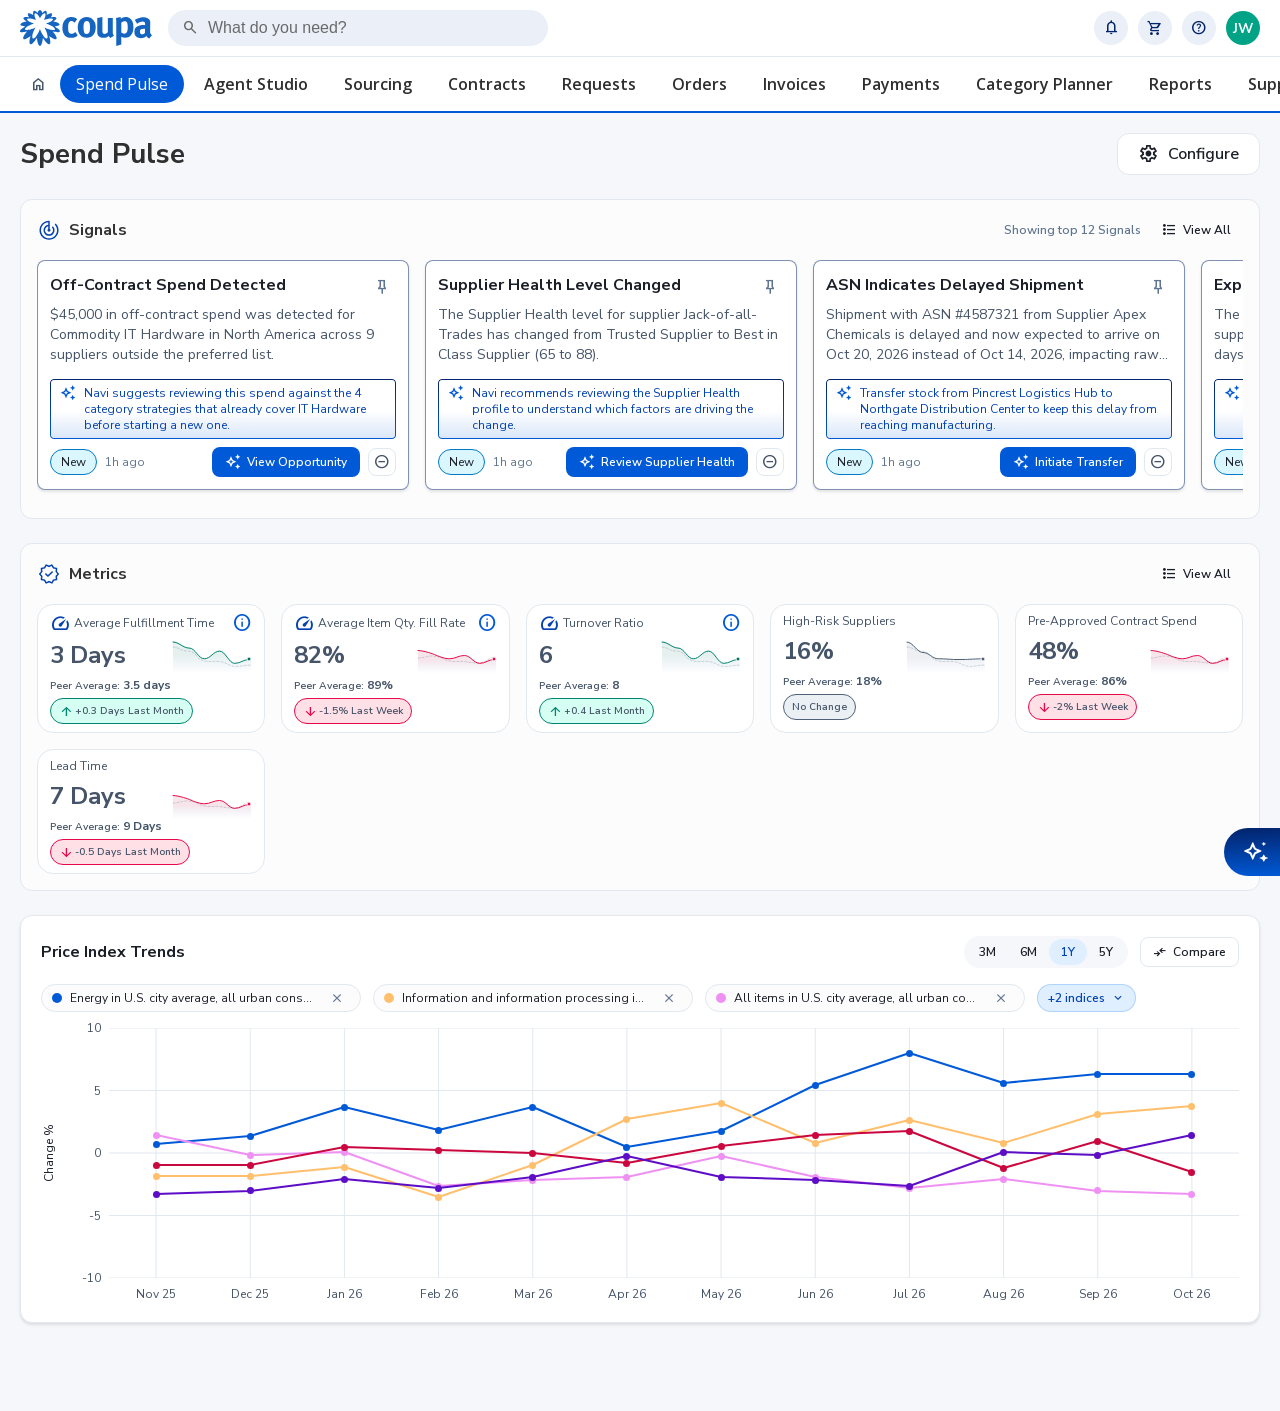
==== commit a52774f0: "Notifications and Inbox: the bell panel, Activity › Inbox, the Spend Pulse alert email The R48 Notif" ====
--- a/index.html
+++ b/index.html
@@ -28,7 +28,7 @@
         <input type="search" placeholder="What do you need?" aria-label="What do you need?">
       </label>
       <div class="top-actions">
-        <button class="circle-btn" aria-label="Notifications"><span class="mi mi--sm">notifications</span></button>
+        <button class="circle-btn" aria-label="Notifications" data-act="notif-toggle"><span class="mi mi--sm">notifications</span></button>
         <button class="circle-btn" aria-label="Cart"><span class="mi mi--sm">shopping_cart</span></button>
         <button class="circle-btn" aria-label="Help"><span class="mi mi--sm">help</span></button>
         <div class="avatar" title="Jason Wills">JW</div>
--- a/styles.css
+++ b/styles.css
@@ -1140,6 +1140,8 @@
 }
 table.tbl tr:last-child td{border-bottom:0}
 table.tbl tbody tr:hover{background:#f8fbff}
+/* The lists inside the Opportunities modals are read, not clicked: no row hover. */
+.opp-docs table.tbl tbody tr:hover{background:transparent}
 table.tbl td.name{color:var(--t1);font-weight:600}
 /* The row that is the thing being compared rather than one of the comparisons —
    the event you are on, in a table of the ones before it. */
@@ -1480,7 +1482,11 @@
   border-bottom:1px solid var(--b2);flex:none;
 }
 .ov__head h3,.ov__head h4{margin-right:auto}
-.ov__body{padding:var(--sp-4xl);overflow-y:auto;flex:1;display:flex;flex-direction:column;gap:var(--sp-3xl)}
+.ov__body{padding:var(--sp-4xl);overflow-y:auto;flex:1;min-height:0;display:flex;flex-direction:column;gap:var(--sp-3xl)}
+/* An info banner directly in a modal or drawer body takes the body's own
+   padding and gap for its spacing: the banner's margins are for one inside a
+   page's content, and here they stacked on top of them. */
+.ov__body > .alert{margin:0}
 /* 37:25948 `<DialogContent>` — 24px side padding, 16px vertical rhythm. */
 .ov--drawer .ov__body{padding:var(--sp-2xl) var(--sp-4xl);gap:var(--sp-2xl)}
 .ov__foot{
@@ -3187,26 +3193,41 @@
 .opp-list .sup-act.opp-ai:disabled{color:#b8c0c8;cursor:not-allowed}
 /* The opportunity an Apply as Filter started from: a tint and a blue edge, so
    the others read as related to it. */
-.opp-list tr.opp-origin td{background:#f2f8ff}
-.opp-list tr.opp-origin td:first-child{box-shadow:inset 3px 0 0 #4499da}
+.opp-list tr.opp-origin td{animation:opp-origin 2.6s ease-out both}
+.opp-list tr.opp-origin td:first-child{animation-name:opp-origin-edge}
+@keyframes opp-origin{0%,45%{background:#e3f0ff}100%{background:transparent}}
+@keyframes opp-origin-edge{0%,45%{background:#e3f0ff;box-shadow:inset 3px 0 0 #4499da}100%{background:transparent;box-shadow:none}}
 /* Eleven columns in the card's width: headers break between words rather than
    pushing Data Source and Actions off the edge, and a long type name wraps. */
 .opp-list .tbl th{white-space:normal;vertical-align:bottom;min-width:64px}
 .opp-list td.opp-c-type{min-width:120px}
-.opp-list .tbl th,.opp-list .tbl td{padding-left:var(--sp-xs);padding-right:var(--sp-xs)}
+.opp-list .tbl th,.opp-list .tbl td{padding-left:var(--sp-2xs);padding-right:var(--sp-2xs)}
 
 /* A value another agent also has an opportunity for (CD-619124): the value,
    then a small blue marker with the count, which lists them when pressed. */
-.opp-rel{display:inline-flex;align-items:center;gap:var(--sp-xs);white-space:nowrap}
 .opp-rel__mark{
-  display:inline-flex;align-items:center;gap:2px;flex:none;
-  padding:1px var(--sp-2xs);border-radius:var(--r-2xs);
-  background:var(--primary-subtle);color:var(--brand-subtle-text);
-  font-family:var(--se-form);font-size:11px;line-height:14px;font-weight:700;
-}
-.opp-rel__mark .mi{font-size:13px}
-.opp-rel__mark:hover{background:#cfe4ff}
+  /* Clarity Chip / Size=Small, Kind=Info — the same chip as the signal
+     cards' status: radius 100, 4px padding, 12/16 Regular, the light-blue
+     subtle surface over its border token. The icon and the count ride in it. */
+  display:inline-flex;align-items:center;gap:var(--sp-2xs);flex:none;
+  padding:4px 10px;border-radius:var(--r-pill);
+  background:var(--lightblue-subtle);border:1px solid var(--lightblue-border);
+  font-family:var(--font-control);font-size:var(--fs-2xs);line-height:16px;font-weight:400;color:var(--t1);
+}
+.opp-rel__mark .mi{font-size:14px;color:var(--lightblue-border)}
+.opp-rel__mark:hover{background:#c4ecff}
 .opp-rel__mark:focus-visible{outline:2px solid var(--primary);outline-offset:1px}
+/* The applied-filter chips: Clarity Chip / Size=Small, Kind=Neutral, with its
+   remove glyph — in place of the legacy grey tab the Suppliers grid uses. */
+.opp-screen .sup-chip{
+  gap:var(--sp-2xs);padding:4px 6px 4px 10px;border-radius:var(--r-pill);
+  background:var(--neutral-subtle);border:1px solid var(--neutral-border);
+  font-family:var(--font-control);font-size:var(--fs-2xs);line-height:16px;color:var(--t1);
+}
+.opp-screen .sup-chip button{display:inline-flex;border-radius:50%}
+.opp-screen .sup-chip .mi{font-size:16px;color:var(--neutral-border)}
+.opp-screen .sup-chip button:hover .mi{color:var(--t1)}
+.opp-screen .sup-chip button:focus-visible{outline:2px solid var(--primary);outline-offset:1px}
 
 /* The filter glyph lit while Match Conditions is open, and the panel itself:
    the Suppliers page's own, inside the card and above the grid. */
@@ -3283,7 +3304,8 @@
    line with the document lines it came from folding out under it. Legacy
    inputs, so it reads as the Opportunities screen it opens from. */
 .sr-only{position:absolute;width:1px;height:1px;overflow:hidden;clip:rect(0 0 0 0);white-space:nowrap}
-.opp-consol{overflow:auto;font-family:var(--se-form);font-size:13px;color:var(--se-ink)}
+/* The lines take the rest of the 60vh modal under the banner and scroll there. */
+.opp-consol{flex:1;min-height:0;overflow:auto;font-family:var(--se-form);font-size:13px;color:var(--se-ink)}
 /* The head stays put while the original lines scroll under it. */
 .opp-consol__tbl > thead th{position:sticky;top:0;z-index:1;background:var(--s1)}
 .opp-consol__tbl{width:100%;border-collapse:collapse}
@@ -3749,3 +3771,480 @@
    does the same. One rule puts them on the baseline. (A fix for the template
    itself; kept here so navi/navi-template.css stays a clean copy of it.) */
 #navi-tpl .navi-artifact-bar-col{justify-content:flex-end}
+
+/* --- Opportunities: related opportunities -------------------------------- */
+.opp-screen .sup-head{flex-wrap:wrap}
+
+/* B's one marker per row, in its own narrow column. */
+.opp-list .tbl th.opp-c-rel,.opp-list .tbl td.opp-c-rel{width:64px;text-align:center}
+/* Room between the right-aligned amount and the supplier that follows it. */
+.opp-list .tbl th.opp-c-sup,.opp-list .tbl td.opp-c-sup{padding-left:var(--sp-2xl)}
+
+
+/* The related list: a View dropdown over one table. */
+.opp-rel-bar{display:flex;align-items:flex-end;margin:var(--sp-lg) 0 var(--sp-sm)}
+.opp-rel-bar label{display:flex;align-items:center;gap:var(--sp-md);font-weight:600;font-size:var(--fs-sm)}
+.opp-rel-sel{
+  min-width:300px;height:32px;padding:0 var(--sp-md);border:1px solid var(--b2);border-radius:var(--r-sm);
+  background:var(--s1);font:inherit;font-weight:400;font-size:var(--fs-sm);color:var(--t1);
+}
+.opp-rel-sel:focus-visible{outline:2px solid var(--primary);outline-offset:1px}
+.opp-rel-list .tbl{table-layout:fixed;width:100%}
+.opp-rel-list .opp-rc-type{width:18%}.opp-rel-list .opp-rc-amt{width:16%}
+.opp-rel-list .opp-rc-supplier{width:20%}.opp-rel-list .opp-rc-commodity{width:18%}
+.opp-rel-list .opp-rc-region{width:15%}.opp-rel-list .opp-rc-src{width:14%}
+.opp-list.opp-docs.opp-rel-list .tbl th,.opp-list.opp-docs.opp-rel-list .tbl td{white-space:normal;overflow-wrap:break-word}
+/* The main grid lets its headers break to fit eleven columns; the pop-ups'
+   short lists have the room to keep them on one line. */
+.opp-list.opp-docs .tbl th{white-space:nowrap}
+
+/* Opportunity Amount stays on one line, as a header and as a value, in the
+   grid and in its pop-ups. */
+.opp-list .tbl th.opp-c-amt,.opp-list .tbl td.opp-c-amt,
+.opp-list.opp-docs.opp-rel-list .tbl th.opp-c-amt{white-space:nowrap}
+
+/* ------------------------------------------------ Category Strategy (bare)
+   The strategy app signals 1 and 2 open in a new tab. It is another product,
+   so it carries its own chrome and the Spend Pulse top bar, menu and version
+   badge step aside (`body.is-bare`, set by renderScreen). Measured from
+   screenshots of the 3M - CCS Gold and ISM Houston MRO DEMO records. */
+body.is-bare .topbar, body.is-bare .nav, body.is-bare #subnav, body.is-bare .version-badge{display:none}
+body.is-bare .page{max-width:none;padding:0}
+body.is-bare .app{background:#f6f6fe}
+.cs-app{
+  display:flex;min-height:100vh;background:#f6f6fe;color:#1b1b22;
+  font-family:"Nunito Sans","Helvetica Neue",Arial,sans-serif;
+}
+.cs-app :where(button){font:inherit;color:inherit}
+.cs-spacer{flex:1}
+.cs-side{
+  position:sticky;top:0;align-self:flex-start;height:100vh;flex:none;width:65px;
+  background:#fff;display:flex;flex-direction:column;
+  /* the sidebar's own scroll thumb, a grey bar along its right edge */
+  box-shadow:inset -1px 0 0 #ececf2;
+}
+.cs-side::after{content:"";position:absolute;top:3px;bottom:12px;right:-12px;width:7px;border-radius:4px;background:#c4c4c8}
+.cs-side__mark{flex:none;height:72px;background:#0659d6;display:grid;place-items:center}
+.cs-side__mark img{width:52px;height:50px;display:block}
+.cs-side__env{flex:none;height:30px;background:#efb1ac;color:#a5463f;display:grid;place-items:center;font-size:11px;letter-spacing:.02em}
+.cs-side__icons{display:flex;flex-direction:column;align-items:center;gap:32px;padding-top:41px}
+.cs-side__btn{width:44px;height:36px;border-radius:10px;display:grid;place-items:center;color:#1b1b22}
+.cs-side__btn.is-on{background:#eff0f7;box-shadow:0 1px 2px rgba(20,20,40,.08)}
+.cs-side__btn:hover{background:#f2f3f8}
+.cs-ico{font-size:27px;font-variation-settings:"wght" 400}
+.cs-main{flex:1;min-width:0;margin-left:14px;background:#f6f6fe}
+.cs-top{
+  height:74px;display:flex;align-items:center;gap:8px;padding:0 24px 0 9px;
+  background:#fff;border-bottom:1px solid #ebe9ed;
+}
+.cs-top__title{display:flex;flex-direction:column;gap:2px;margin:0 4px}
+.cs-top__title h1{font-size:23.5px;line-height:30px;font-weight:800;color:#3d3d45;white-space:nowrap}
+.cs-top__title span{font-size:11.5px;font-weight:600;color:#3a3a44}
+.cs-sq{
+  width:34px;height:34px;border-radius:10px;border:1px solid #e8e8ee;background:#fff;
+  display:grid;place-items:center;flex:none;box-shadow:0 1px 2px rgba(20,20,40,.04);
+}
+.cs-sq .mi{font-size:17px}
+.cs-sq--round{width:30px;height:30px;border-radius:50%}
+.cs-sq--round .mi{font-size:15.5px}
+.cs-sq:hover{background:#f6f6fa}
+.cs-top__org{font-size:13.5px;color:#555;margin-right:18px}
+.cs-top__rule{width:1px;height:46px;background:#e6e6ec;margin-right:8px}
+.cs-top__me{width:33px;height:32px;border-radius:5px;margin-left:4px;display:block}
+.cs-tabs{
+  height:67px;display:flex;align-items:flex-end;gap:10px;padding:0 28px 0 9px;
+  background:#fff;border-bottom:1px solid #e2e2ec;box-shadow:0 3px 4px rgba(30,30,60,.04);
+  position:relative;
+}
+.cs-tabs__row{display:flex;flex:1}
+.cs-tabs__row button{
+  padding:0 22px 5px;line-height:20px;font-size:13.5px;letter-spacing:.01em;text-transform:uppercase;color:#5b6b82;
+  border-bottom:2px solid transparent;
+}
+.cs-tabs__row button.is-on{color:#2f63d6;border-bottom-color:#2f63d6}
+.cs-tabs > .cs-initials--chip, .cs-tabs > .cs-primary{align-self:center}
+.cs-initials{
+  display:inline-grid;place-items:center;min-width:30px;height:30px;padding:0 4px;border-radius:5px;
+  background:#eef0f5;color:#4a5060;font-size:14.5px;
+}
+.cs-initials--chip{display:inline-flex;align-items:center;gap:3px;height:33px;padding:0 5px 0 0;overflow:hidden}
+.cs-initials--chip img{width:15px;height:28px;display:block}
+.cs-initials--chip:not(:has(img)){padding:0 6px}
+.cs-primary{
+  display:inline-flex;align-items:center;gap:12px;height:34px;padding:0 14px 0 14px;border-radius:10px;
+  background:#0659d6;color:#fff !important;font-size:13.5px;font-weight:700;white-space:nowrap;
+}
+.cs-primary .mi{font-size:20px}
+.cs-primary:hover{background:#004bb5}
+.cs-content{padding:17px 16px 40px 9px;display:flex;flex-direction:column;gap:24px}
+.cs-grid{display:grid;grid-template-columns:2.07fr 1fr 1fr;gap:24px;align-items:stretch}
+.cs-card{background:#fff;border:1px solid #eaebf2;border-radius:10px;overflow:hidden;display:flex;flex-direction:column}
+.cs-card__head{
+  height:57px;flex:none;display:flex;align-items:center;gap:15px;padding:0 23px;
+  background:#fdfcfe;border-bottom:1px solid #ebebf2;
+}
+.cs-card__head h2{font-size:17px;font-weight:800;color:#1b1b22;white-space:nowrap}
+.cs-card__body{padding:23px;flex:1;display:flex;flex-direction:column}
+.cs-select, .cs-btn{
+  display:inline-flex;align-items:center;gap:12px;height:36px;padding:0 12px;border-radius:10px;
+  border:1px solid #e6e6ee;background:#fff;font-size:13.5px;white-space:nowrap;
+  box-shadow:0 1px 3px rgba(20,20,40,.06);
+}
+.cs-select{min-width:122px;justify-content:space-between;color:#555 !important}
+.cs-select__chev{font-size:20px;color:#555;margin-left:auto}
+.cs-dot{width:8px;height:8px;border-radius:50%;background:#168570;margin-right:6px;display:inline-block}
+.cs-btn{color:#1b1b22 !important;padding:0 14px}
+.cs-btn .mi{font-size:17px}
+.cs-btn--icon{width:34px;padding:0;justify-content:center}
+.cs-row{display:flex;align-items:center;justify-content:space-between;gap:16px;font-size:13.5px;color:#4b5563;min-height:34px}
+.cs-row b{color:#1b1b22;font-weight:700}
+.cs-info{gap:0;padding-top:16px}
+.cs-info:not(.cs-info--suppliers){padding-top:10px;min-height:245px}
+.cs-info:not(.cs-info--suppliers) .cs-row{min-height:34px}
+.cs-info:not(.cs-info--suppliers) .cs-row--path{margin-top:13px}
+.cs-info--suppliers .cs-row:first-child{min-height:44px}
+.cs-person{display:inline-flex;align-items:center;gap:9px}
+.cs-person b{color:#1b1b22;font-weight:700}
+.cs-person__photo{width:29px;height:29px;border-radius:4px;display:block}
+.cs-rule{border:0;border-top:1px solid #e3e3ea;margin:22px 0 30px}
+.cs-table{width:100%;border-collapse:collapse;font-size:12px;table-layout:fixed}
+.cs-table th{text-align:left;font-weight:400;color:#333;height:45px;padding:0 12px}
+.cs-table td{height:47px;padding:0 12px}
+.cs-table th, .cs-table td{border:1px solid #e4e4ea;overflow:hidden;text-overflow:ellipsis;white-space:nowrap}
+.cs-table th:nth-child(1){width:17%}.cs-table th:nth-child(3), .cs-table th:nth-child(4){width:13.5%}
+.cs-pill{
+  display:inline-flex;align-items:center;gap:4px;height:23px;padding:0 8px;border-radius:100px;
+  border:1px solid #5b5f6b;background:#eef0f4;color:#1b1b22;font-size:11px;font-weight:600;
+}
+.cs-pill--link{border-color:#3d7fe0;background:#e3eefc;font-weight:500;font-size:11.5px}
+.cs-pill--link .mi{font-size:14.5px}
+.cs-row--path{margin-top:auto}
+.cs-count{
+  display:inline-grid;place-items:center;min-width:24px;height:24px;padding:0 4px;border-radius:50%;
+  line-height:1;border:1px solid #dcdce4;font-size:11px;color:#1b1b22;font-weight:400;
+}
+.cs-count--blue{border-color:#3d7fe0;background:#e8f0fc;font-weight:400;margin-left:6px}
+.cs-card--list .cs-card__head{gap:8px}
+.cs-search{
+  display:flex;align-items:center;gap:8px;height:36px;padding:0 10px;border:1px solid #e2e2ea;border-radius:10px;
+  box-shadow:0 1px 3px rgba(20,20,40,.05);margin-bottom:12px;
+}
+.cs-search__ico{font-size:19px;color:#1b1b22}
+.cs-search input{border:0;outline:none;flex:1;min-width:0;font:inherit;font-size:13.5px;background:transparent}
+.cs-search input::placeholder{color:#6b7280}
+.cs-list{list-style:none;margin:0;padding:0 8px 0 0;max-height:305px;overflow-y:auto;scrollbar-width:thin;scrollbar-color:#c4c4c8 transparent}
+.cs-list li{display:flex;justify-content:space-between;gap:12px;min-height:25.5px;align-items:center;font-size:13.5px}
+.cs-list li span:first-child{font-weight:700;color:#1b1b22}
+.cs-list li span:last-child{color:#4b5563}
+.cs-list--code li span:first-child{font-weight:400;color:#4b5563}
+.cs-list--code li span:last-child{font-weight:700;color:#1b1b22}
+.cs-cycle__body{flex-direction:row;padding:28px 23px 23px 27px;gap:0}
+.cs-cycle__dates{width:420px;flex:none;padding-right:15px;border-right:1px solid #e6e6ec;display:flex;flex-direction:column;gap:5px}
+.cs-cycle__dates .cs-row{font-size:14.5px;min-height:34px}
+.cs-date{
+  display:inline-flex;align-items:center;gap:5px;height:23px;padding:0 9px;border-radius:100px;
+  border:1px solid #5b5f6b;background:#eef0f6;font-size:12px;color:#1b1b22;
+}
+.cs-date .mi{font-size:14.5px}
+.cs-cycle__gates{flex:1;padding-left:15px}
+.cs-cycle__gates h3{font-size:15.5px;font-weight:800;display:flex;align-items:center;margin:2px 0 14px}
+.cs-gates{display:grid;grid-template-columns:1fr 1fr;gap:16px 23px}
+.cs-gate{
+  display:flex;align-items:center;justify-content:space-between;height:48px;padding:0 9px 0 9px;
+  border:1px solid #e6e6ee;border-radius:12px;
+}
+.cs-gate__label{display:inline-flex;align-items:center;gap:4px;font-size:14px;color:#4b5563}
+.cs-gate b{font-size:20px;font-weight:700;color:#1b1b22}
+.cs-gate__ico{font-size:16px}
+.cs-ico--amber{color:#d97706}.cs-ico--green{color:#168570}.cs-ico--red{color:#e0144c}
+@media (max-width:1100px){.cs-grid{grid-template-columns:1fr 1fr}.cs-card--info{grid-column:1 / -1}
+  .cs-cycle__body{flex-direction:column;gap:20px}.cs-cycle__dates{width:auto;border-right:0;padding-right:0}.cs-cycle__gates{padding-left:0}}
+
+/* --- Off-Contract Spend Detected (CCS): strategy list and version switch --- */
+/* 371:1841: the selected action, then the strategies as a list in a card. */
+.sd-ccs-sel{
+  display:flex;align-items:center;gap:var(--sp-sm);padding:var(--sp-lg);
+  border:1px solid var(--primary-border-transparent, rgba(57,150,249,.3));border-radius:16px;background:var(--s1);
+}
+.sd-ccs-sel b{font-family:var(--font-heading);font-size:16px;font-weight:800;color:#2f2f2f}
+.sd-ccs-sel .spacer,.sd-ccs-list__head .spacer{flex:1}
+.sd-ccs-sel .mi{color:var(--primary)}
+.sd-ccs-list{
+  margin-top:var(--sp-2xl);padding:var(--sp-sm) var(--sp-lg) var(--sp-lg);
+  border:1px solid var(--b2);border-radius:16px;background:#fcfcfd;
+}
+.sd-ccs-list__head{display:flex;align-items:center;min-height:28px;margin-bottom:var(--sp-sm);font-size:16px;font-weight:500;color:#2f2f2f}
+.sd-ccs-list__card{border:1px solid var(--b2);border-radius:8px;background:var(--s1);padding:var(--sp-lg)}
+.sd-ccs-item{
+  display:flex;align-items:center;gap:var(--sp-sm);width:100%;padding:var(--sp-sm) var(--sp-2xl);
+  border-bottom:1px solid #eff0f1;text-align:left;color:var(--t1);font:inherit;border-radius:4px;
+}
+.sd-ccs-item:hover{background:var(--s3)}
+.sd-ccs-item:focus-visible{outline:2px solid var(--primary);outline-offset:-2px}
+.sd-ccs-item__text{flex:1;display:flex;flex-direction:column;gap:4px}
+.sd-ccs-item__text b{font-size:14px;line-height:20px;font-weight:700}
+.sd-ccs-item__text span{font-size:12px;line-height:16px}
+.sd-ccs-item__ico{font-size:24px;color:var(--t2)}
+/* The version switch: a prototype control, so set apart with a dashed
+   outline, at the bottom left over the backdrop, above the drawer's layer. */
+#occs-switch{
+  position:fixed;left:12px;bottom:12px;z-index:85;display:flex;align-items:center;gap:2px;padding:4px;
+  border:1px dashed #9aa7b6;border-radius:100px;background:var(--s1);box-shadow:0 2px 8px rgba(0,0,0,.18);
+  font-family:var(--font-control);font-size:12px;color:var(--t2);
+}
+#occs-switch > span{padding:0 8px 0 10px;font-weight:600}
+/* The deployed versions' badge shares the corner; it steps aside meanwhile. */
+body:has(#occs-switch) .version-badge{display:none}
+#occs-switch button{padding:4px 12px;border-radius:100px;color:var(--t1);white-space:nowrap;font:inherit;font-size:12px}
+#occs-switch button:hover{background:var(--s3)}
+#occs-switch button.is-on{background:var(--primary);color:#fff}
+#occs-switch button:focus-visible{outline:2px solid var(--primary);outline-offset:1px}
+
+/* ------------------------------------------------ Supplier Health (bare)
+   Coupa Suppliers' Supplier Health page for Jack-of-all-Trades, opened in a
+   new tab from signal 2. Its own header, menu and sub-menu, measured from a
+   screenshot of the page. */
+.sh{min-height:100vh;background:#fff;color:#333;font-family:"Nunito Sans","Helvetica Neue",Arial,sans-serif;position:relative}
+.sh :where(button){font:inherit;color:inherit}
+.sh-top{height:48px;display:flex;align-items:center;gap:39px;padding:0 54px 0 30px}
+.sh-search{display:flex;align-items:center;width:595px;height:36px;padding:0 14px 0 20px;border-radius:18px;background:#f2f2f3}
+.sh-search input{flex:1;min-width:0;border:0;outline:0;background:transparent;font:inherit;font-size:17px;color:#333}
+.sh-search input::placeholder{color:#8a8f94}
+.sh-search__ico{font-size:24px;color:#63686b}
+.sh-top .spacer{flex:1}
+.sh-avatar{width:36px;height:36px;border-radius:50%;background:#b1d5ff;color:#1859b5;display:grid;place-items:center;font-weight:700;font-size:15px}
+.sh-circle{width:36px;height:36px;border-radius:50%;background:#f2f3f5;display:grid;place-items:center;color:#63686b;position:relative}
+.sh-circle .mi{font-size:20px}
+.sh-badge{position:absolute;top:-4px;right:-6px;width:16px;height:9px;border-radius:5px;background:#e42a25}
+.sh-nav{display:flex;align-items:center;gap:6px;height:39px;padding:0 20px 0 24px;border-bottom:3px solid #4292cb}
+.sh-nav button{height:29px;padding:0 17px;border-radius:15px;font-size:17.5px;color:#333;white-space:nowrap}
+.sh-nav button.is-on{background:#209bd1;color:#fff}
+.sh-nav__home{padding:0 8px !important;color:#555 !important}
+.sh-nav__home .mi{font-size:26px}
+.sh-subnav{display:flex;align-items:center;gap:22px;height:41px;padding:0 20px;background:#f8f8f8}
+.sh-subnav button{padding:0 6px;font-size:15px;color:#333;white-space:nowrap}
+.sh-page{max-width:1053px;margin:0 auto;padding:12px 17px 60px 15px;box-shadow:0 0 10px rgba(0,0,0,.05);min-height:calc(100vh - 131px)}
+.sh-title{font-family:"Open Sans","Helvetica Neue",Arial,sans-serif;font-size:31px;line-height:40px;font-weight:400;color:#333;margin:0 0 37px}
+.sh-body{display:flex;gap:26px;margin-left:-15px}
+.sh-tabs{width:54px;flex:none;display:flex;flex-direction:column;background:#f5f5f5;align-self:flex-start}
+.sh-tabs button{height:40px;display:grid;place-items:center;color:#777;border-bottom:1px solid #eaeaea}
+.sh-tabs button.is-on{height:42px;background:#279ad3;color:#fff}
+.sh-tabs .mi{font-size:21px}
+.sh-main{flex:1;min-width:0;max-width:893px}
+.sh-h{font-size:26px;line-height:34px;font-weight:400;color:#333;padding-bottom:4px;border-bottom:1.5px solid #c3c3c3;margin:0}
+.sh-health{position:relative;height:229px}
+.sh-gauge{position:absolute;left:311px;top:40px;display:block}
+.sh-trophy{position:absolute;left:431px;top:145px;width:30px;height:30px;border-radius:50%;border:1.5px solid #cfe6f2;
+  display:grid;place-items:center;color:#1290bd;background:#fff}
+.sh-trophy .mi{font-size:19px;font-variation-settings:"FILL" 1}
+.sh-link{color:#2a7ab8;font-family:Arial,Helvetica,sans-serif;font-size:14.5px;cursor:pointer;text-decoration:none}
+.sh-link:hover{text-decoration:underline}
+.sh-link--level{position:absolute;left:255px;top:12px}
+.sh-link--learn{position:absolute;left:534px;top:14px}
+.sh-link--flag{position:absolute;right:0;top:3px}
+.sh-cols{display:grid;grid-template-columns:repeat(3,252px);gap:46px;font-family:Arial,Helvetica,sans-serif}
+.sh-cols h3{margin:0 0 9px;padding-bottom:4px;border-bottom:1px solid #e3e3e3;font-family:"Open Sans",Arial,sans-serif;font-size:15.5px;font-weight:400;color:#666}
+.sh-cols p{margin:0;font-size:13.5px;line-height:22px;color:#222}
+.sh-ok{color:#5cb85c;font-weight:400;font-size:16px}
+.sh-mute{color:#888}
+.sh-cards{display:flex;gap:24px;margin:34px 13px 0}
+.sh-card{flex:1;height:87px;border:1.5px solid #ddd;border-radius:6px;background:#fff;display:flex;flex-direction:column;
+  align-items:center;justify-content:center;gap:4px;position:relative;font-family:Arial,Helvetica,sans-serif}
+.sh-card b{font-weight:400;font-size:25px;color:#222}
+.sh-card span{font-size:14px;color:#2a7ab8}
+.sh-card.is-on{border-color:#f0a07a}
+.sh-card.is-on::after{content:"";position:absolute;left:50%;bottom:-14px;width:22px;height:22px;margin-left:-11px;
+  background:#fff;border-right:1.5px solid #f0a07a;border-bottom:1.5px solid #f0a07a;transform:rotate(45deg)}
+.sh-chev{display:block;width:24px;margin:20px 0 0 222px;color:#f0a07a}
+.sh-chev .mi{font-size:20px}
+.sh-h--risk{margin-top:28px;margin-left:2px}
+.sh-risk{width:100%;border-collapse:collapse;margin-top:36px;font-family:Arial,Helvetica,sans-serif;font-size:13.5px}
+.sh-risk th{text-align:left;font-weight:700;color:#222;padding:0 5px 10px}
+.sh-risk th:last-child{text-align:right;padding-right:18px}
+.sh-risk td{height:67px;border-top:1px solid #eee;vertical-align:top;padding:12px 5px 0}
+.sh-risk td:first-child{padding-left:16px;width:178px}
+.sh-risk td:nth-child(2){width:206px;padding-top:24px}
+.sh-risk td:nth-child(3){width:266px;padding-top:15px;text-align:center}
+.sh-risk td:last-child{text-align:center;padding-top:24px}
+.sh-risk tr:last-child td{border-bottom:1px solid #eee}
+.sh-crit{display:inline-flex;align-items:center;gap:6px;color:#555}
+.sh-info{display:inline-grid;place-items:center;width:19px;height:19px;border-radius:50%;background:#2a85c9;color:#fff;
+  font-family:Georgia,serif;font-style:italic;font-weight:700;font-size:12px}
+.sh-risk em{color:#555}
+.sh-bar{display:block;height:6px;border:1px solid #d6d6d6;border-radius:4px;background:#f0f0f0}
+.sh-val{display:block;margin-top:7px;color:#333}
+.sh-sec{margin-top:40px}
+.sh-sec .sh-h{border-bottom-width:1.5px}
+.sh-note{margin:12px 0 0;font-family:Arial,Helvetica,sans-serif;font-size:13.5px;color:#555}
+.sh-sig-bar{display:flex;align-items:center;justify-content:space-between}
+.sh-view{display:flex;align-items:center;gap:12px;margin-top:12px;font-family:Arial,Helvetica,sans-serif;font-size:13.5px;color:#555}
+.sh-view select{width:184px;height:30px;padding:0 8px;border:1px solid #ddd;border-radius:3px;background:#fff;font:inherit;color:#333}
+.sh-chart{position:relative;margin-top:30px;height:320px}
+.sh-chart__title{display:block;text-align:center;font-family:Arial,Helvetica,sans-serif;font-size:18px;color:#222}
+.sh-chart__y{position:absolute;left:12px;top:150px;transform:rotate(-90deg);transform-origin:left top;font-family:Arial,sans-serif;font-size:12px;color:#555}
+.sh-chart__plot{position:absolute;left:60px;right:20px;top:50px;bottom:30px;
+  background:repeating-linear-gradient(to bottom,transparent 0 59px,#e6e6e6 59px 60px);border-bottom:1px solid #ccd6eb}
+.sh-navi{position:fixed;right:-14px;bottom:24px;width:63px;height:49px;border-radius:25px 0 0 25px;border:2px solid transparent;
+  background:linear-gradient(#eef0fb,#eef0fb) padding-box,linear-gradient(135deg,#2f5fe0,#a020c0) border-box;
+  display:grid;place-items:center;padding:0 14px 0 0}
+.sh-navi__mark{width:32px;height:32px;background:#0659d6;
+  -webkit-mask:url(assets/navi-sparkle.svg) center / contain no-repeat;mask:url(assets/navi-sparkle.svg) center / contain no-repeat}
+
+/* --- Details for <type> opportunity (the Opportunity Amount's page) ------- */
+.opp-detail__back{display:block;margin:4px 0 10px 2px;font-size:var(--fs-md)}
+.opp-detail .sup-head h1{font-size:32px;line-height:40px}
+.opp-detail__grid .tbl th{white-space:nowrap;vertical-align:bottom}
+.opp-detail__grid .tbl td{vertical-align:top}
+
+/* ------------------------------------------- Notifications and the Inbox
+   Recreated from product screenshots (bell panel, Activity › More › Inbox,
+   the classic email page); the Spend Pulse email from Figma 242:17230 and its
+   Gmail frame from 156:1858. */
+.notif{position:fixed;z-index:88;width:380px;max-height:calc(100vh - 80px);overflow:auto;background:#fff;
+  border:1px solid #d6d6d6;border-radius:4px;box-shadow:0 4px 16px rgba(0,0,0,.18);padding:14px 18px 6px;
+  font-family:"Helvetica Neue",Arial,sans-serif;color:#222}
+.notif__head{display:flex;align-items:center;gap:10px;padding-bottom:14px;border-bottom:1px solid #ddd}
+.notif__view{display:flex;align-items:center;gap:8px;font-weight:700;font-size:14px;color:#555}
+.notif__view select{width:150px;height:30px;padding:0 6px;border:1.5px solid #f26b21;border-radius:3px;background:#fff;font:inherit;font-weight:400;color:#333}
+.notif__more,.notif__title,.notif__hide{color:#1a7fd0;font:inherit;font-size:14.5px;padding:0;background:none;text-align:left}
+.notif__more{white-space:nowrap;font-size:14px}
+.notif__more:hover,.notif__title:hover,.notif__hide:hover{text-decoration:underline}
+.notif__item{padding:16px 0 14px;border-bottom:1px solid #ddd}
+.notif__item:last-child{border-bottom:0}
+.notif__title{font-size:15px}
+.notif__text{margin:12px 0 0;font-size:14px;line-height:19px}
+.notif__acts{display:flex;align-items:center;justify-content:flex-end;gap:8px;margin-top:14px;color:#222}
+.notif__review{padding:6px 16px;border-radius:4px;background:#1677c3;color:#fff;font:inherit;font-weight:700;font-size:14px}
+.notif__review:hover{background:#0f66a8}
+.notif__empty{margin:16px 0;font-size:14px;color:#666}
+
+.act-screen .sup-head h1{font-size:31px;font-weight:400}
+.act-tabs-wrap{position:relative}
+.act-tabs{flex-wrap:wrap}
+.se-legacy .act-tabs button{color:#222}
+.se-legacy .act-tabs button.active{color:#f26b21}
+.act-list{margin-top:16px;padding:12px 16px 8px;border:1px solid #e6e6e6;border-radius:16px;background:#fff}
+.act-more{position:absolute;right:52px;top:100%;z-index:20;width:240px;padding:10px 12px;background:#fff;
+  border:1px solid #d6d6d6;box-shadow:0 4px 12px rgba(0,0,0,.18);display:flex;flex-direction:column}
+.act-more button{text-align:left;padding:8px 12px;font:inherit;font-size:15px;color:#222;border:1px solid transparent;border-radius:16px}
+.act-more button:hover{background:#f5f5f5}
+.act-more button.is-on{border-color:#f26b21;color:#f26b21}
+.act-bulk{display:flex;gap:16px;padding:9px 12px;border:1px solid #ddd;margin:8px 0 0}
+.act-bulk button{height:28px;padding:0 20px;border-radius:3px;background:#e8e8e8;color:#999;font:inherit;font-weight:700;font-size:13px}
+.act-bulk button:not(:disabled){background:#1677c3;color:#fff}
+.act-table{width:100%;border-collapse:collapse;font-family:"Helvetica Neue",Arial,sans-serif;font-size:14px}
+.act-table th{text-align:left;font-weight:700;color:#222;height:52px;border-bottom:1px solid #ddd}
+.act-table td{height:47px;border-bottom:1px solid #e8e8e8;color:#222}
+.act-c-check{width:56px;text-align:center !important}
+.act-c-check input{width:15px;height:15px}
+.act-c-date{width:13%;font-weight:700}
+th.act-c-date{font-weight:700}
+.act-c-status{width:17%}
+.act-subject{font:inherit;font-weight:700;color:#1a8bd6;padding:0;text-align:left}
+.act-subject:hover{text-decoration:underline}
+
+.mail-page{max-width:987px;margin:-20px auto 0;min-height:calc(100vh - 140px);padding:24px 18px 60px;background:#fff;
+  border-left:1px solid #eee;border-right:1px solid #eee;font-family:"Helvetica Neue",Arial,sans-serif;color:#222}
+.mail-title{font-family:"Open Sans",Arial,sans-serif;font-size:30px;line-height:40px;font-weight:400;color:#333;margin:0 0 18px}
+.mail-rule{max-width:750px;height:4px;background:#d3dfea}
+.mail-body{padding:24px 30px 0;font-size:15px;line-height:22px}
+.mail-body p{margin:0}
+.mail-cta{max-width:690px;text-align:center;margin:30px 0 50px}
+.mail-cta button{padding:9px 20px;border-radius:20px;background:#1676e8;color:#fff;font:inherit;font-size:15px}
+.mail-h2{font-size:24px;margin:0 0 20px}
+.mail-detail{display:grid;grid-template-columns:355px 1fr;row-gap:13px;margin:0 0 0 17px}
+.mail-detail dt{font-weight:700}
+.mail-detail dd{margin:0}
+.mail-link{color:#1a8bd6}
+.mail-sp{margin:-4px -30px 0;padding:40px;background:#ebf5ff;display:flex;justify-content:center}
+
+/* The Spend Pulse alert email, as designed: 600px wide. */
+.spm{width:600px;max-width:100%;background:#fff;border-radius:12px;box-shadow:0 1px 3px rgba(3,36,109,.08);overflow:hidden;
+  font-family:"Nunito Sans",sans-serif;color:#1b1f28;text-align:left}
+.spm__head{display:flex;align-items:center;justify-content:space-between;height:50px;margin:24px 40px 0}
+.spm__logo{display:block;width:110.8px;height:auto}
+.spm__meta{display:flex;flex-direction:column;align-items:flex-end;gap:4px;color:#0342b0}
+.spm__meta span{font-size:12px;line-height:16px;font-weight:600}
+.spm__meta b{font-size:14px;line-height:20px;font-weight:800}
+.spm__body{display:flex;flex-direction:column;gap:24px;padding:24px 32px 40px}
+.spm__rule{width:100%;height:1px;margin:0;border:0;background:#e1e8ef;border-radius:2px}
+.spm__intro{margin:0;font-size:14px;line-height:24px;font-weight:600;color:#455468}
+.spm__glance{display:flex;flex-direction:column;gap:8px;padding:24px;border-radius:12px;background:#f3f8fe}
+.spm__glance-h{font-size:16px;line-height:20px;font-weight:800;color:#0342b0}
+.spm__big{margin:0;font-size:32px;line-height:44px;font-weight:400}
+.spm__big b{font-weight:700}
+.spm__across{margin:-6px 0 0;font-size:20px;line-height:32px;font-weight:400}
+.spm__across b{font-weight:700}
+.spm__groups{display:flex;flex-direction:column;gap:16px;padding:20px 24px 16px;border:1px solid #e1e8ef;border-radius:8px}
+.spm__row{display:flex;align-items:center;gap:8px;font-size:16px;line-height:24px;font-weight:700}
+.spm__row span{flex:1}
+.spm__n{padding:2px 8px;border-radius:100px;background:#0059d6;color:#fcfcfd;font-size:12px;line-height:16px}
+.spm__cta{display:flex;justify-content:center}
+.spm__cta button{padding:8px 24px;border-radius:12px;background:#0059d6;color:#fcfcfd;font:inherit;font-size:16px;line-height:24px;
+  font-weight:600;letter-spacing:.3px}
+.spm__cta button:hover{background:#004bb5}
+.spm__note{margin:0;text-align:center;font-size:12px;line-height:16px;font-weight:700;color:#8298af}
+.spm__foot{display:flex;flex-direction:column;align-items:center;padding:32px 40px;border-top:1px solid #e1e8ef;background:#fcfcfd}
+.spm__brand{display:flex;align-items:center;gap:8px;width:219px;height:29.2px;padding:4.8px;box-sizing:border-box}
+.spm__brand-logo{position:relative;height:100%;aspect-ratio:363.047/98;flex:none}
+.spm__brand-logo img{display:block}
+.spm__brand-div{height:100%;aspect-ratio:3/77.34;flex:none}
+.spm__brand-tag{flex:1;min-width:0;height:auto}
+.spm__foot p{margin:0;padding-top:16px;font-size:13px;line-height:20px;font-weight:600;color:#677d98;text-align:center}
+.spm__here{padding:0;font:inherit;color:#0059d6;text-decoration:underline}
+
+/* Gmail, as the email was designed to be read (Figma 156:1858). */
+.gm{display:grid;grid-template-columns:212px minmax(0,1fr) 48px;min-height:100vh;background:#f8fafd;
+  font-family:Roboto,"Helvetica Neue",Arial,sans-serif;color:#414244}
+.gm img{display:block}
+.gm-side{position:relative;padding-top:32px}
+.gm-brand{display:flex;align-items:center;gap:16px;margin-left:24px;height:28px}
+.gm-brand span{margin-left:-8px;font-size:22px;color:#444746}
+.gm-compose{display:inline-flex;align-items:center;gap:16px;height:50px;margin:16px 0 0 8px;padding:0 16px;border-radius:12px;
+  background:#c2e7ff;color:#001d35;font:inherit;font-size:14px}
+.gm-nav{display:flex;flex-direction:column;gap:12px;margin:22px 0 0}
+.gm-item{position:relative;display:flex;align-items:center;gap:18px;padding:0 14px 0 26px;font-size:14px;line-height:20px}
+.gm-item b{margin-left:auto;font-size:14px}
+.gm-item.is-on{color:#333;font-weight:700}
+.gm-item.is-on::before{content:"";position:absolute;inset:-6px 0 -6px 0;background:#d3e3fd;border-radius:0 17px 17px 0;z-index:-1}
+.gm-nav{isolation:isolate}
+.gm-labels-h{display:flex;align-items:center;justify-content:space-between;margin:24px 10px 0 26px;font-size:16px;color:#313234}
+.gm-nav--labels{margin-top:11px}
+.gm-main{padding:24px 0 28px 12px;min-width:0}
+.gm-top{display:flex;align-items:center;gap:32px;height:44px;padding-right:0}
+.gm-search{flex:1;display:flex;align-items:center;gap:14px;height:44px;padding:0 12px;border-radius:100px;background:#e9eef6;font-size:16px;color:#5e5e5e}
+.gm-search .spacer{flex:1}
+.gm-top__icons{display:flex;align-items:center;gap:18px}
+.gm-me{border-radius:50%;object-fit:cover}
+.gm-mail{margin-top:8px;padding:18px 18px 40px;background:#fff;border-radius:16px;min-height:calc(100vh - 120px)}
+.gm-tools{display:flex;align-items:center;gap:34px;height:20px}
+.gm-tools .spacer{flex:1}
+.gm-tools > img:first-child{cursor:pointer}
+.gm-count{font-size:12px;color:#757575;margin-right:-16px}
+.gm-subject{display:flex;align-items:center;gap:12px;margin:32px 0 0 54px}
+.gm-subject h1{margin:0;font-size:20px;font-weight:400;color:#313234;letter-spacing:-.07px}
+.gm-subject .spacer{flex:1}
+.gm-chip{display:inline-flex;align-items:center;gap:2px;height:18px;padding-left:6px;border-radius:4px;background:#e1e3e1;font-size:12px;color:#444746}
+.gm-from{display:flex;align-items:flex-start;gap:14px;margin-top:23px}
+.gm-from .spacer{flex:1}
+.gm-from__id{display:flex;flex-direction:column;gap:4px;padding-top:1px}
+.gm-from__id > div{display:flex;align-items:baseline;gap:6px}
+.gm-from__id b{font-size:14px;color:#353638;letter-spacing:.44px}
+.gm-addr{font-size:12px;color:#757575}
+.gm-unsub{margin-left:12px;font-size:14px;color:#1a73e8;cursor:pointer}
+.gm-to{display:inline-flex;align-items:center;gap:6px;font-size:12px;color:#818488}
+.gm-date{font-size:12px;color:#757575;margin-right:6px}
+.gm-from > img:not(:first-child){margin-left:4px}
+.gm-email{margin:20px 0 0 54px;padding:48px 20px;background:#ebf5ff;display:flex;justify-content:center}
+.gm-rail{display:flex;flex-direction:column;align-items:center;justify-content:space-between;padding:96px 0 28px}
+
+/* The Coupa Inbox / Gmail toggle: a prototype control at the bottom left. */
+#mail-switch{position:fixed;left:12px;bottom:12px;z-index:85;display:flex;align-items:center;gap:2px;padding:4px;
+  border:1px dashed #9aa7b6;border-radius:100px;background:#fff;box-shadow:0 2px 8px rgba(0,0,0,.18);
+  font-family:"Nunito Sans",sans-serif;font-size:12px;color:#455468}
+#mail-switch > span{padding:0 8px 0 10px;font-weight:600}
+#mail-switch button{padding:4px 12px;border-radius:100px;font:inherit;font-size:12px;color:#1b1f28}
+#mail-switch button.is-on{background:#0059d6;color:#fff}
+body:has(#mail-switch) .version-badge{display:none}
+.gm-ico24{width:24px;height:24px;display:grid;place-items:center;flex:none}
+.gm-ico20{width:20px;height:20px;display:grid;place-items:center;flex:none}
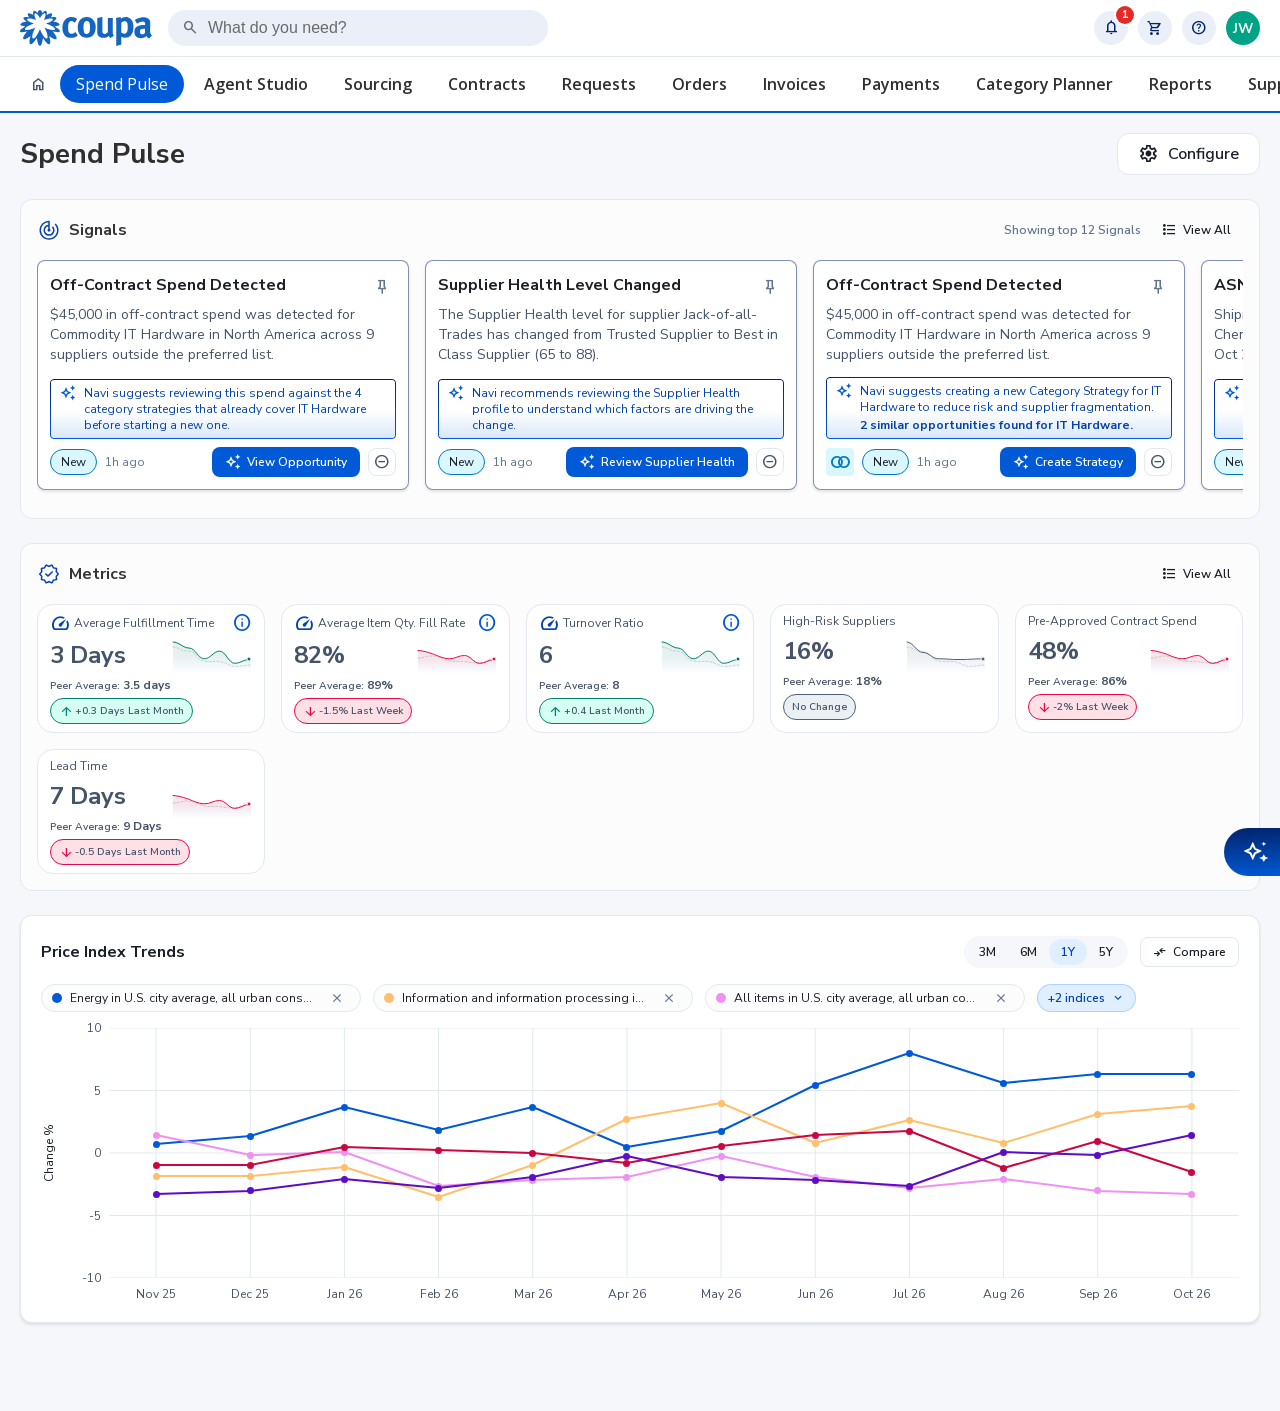
==== commit 592c29f3: "Notifications: the Spend Pulse alert leads the bell panel; a badge on the bell The bell panel opens " ====
--- a/index.html
+++ b/index.html
@@ -28,7 +28,7 @@
         <input type="search" placeholder="What do you need?" aria-label="What do you need?">
       </label>
       <div class="top-actions">
-        <button class="circle-btn" aria-label="Notifications" data-act="notif-toggle"><span class="mi mi--sm">notifications</span></button>
+        <button class="circle-btn circle-btn--badged" aria-label="Notifications, 1 new" data-act="notif-toggle"><span class="mi mi--sm">notifications</span><span class="circle-btn__badge" aria-hidden="true">1</span></button>
         <button class="circle-btn" aria-label="Cart"><span class="mi mi--sm">shopping_cart</span></button>
         <button class="circle-btn" aria-label="Help"><span class="mi mi--sm">help</span></button>
         <div class="avatar" title="Jason Wills">JW</div>
--- a/styles.css
+++ b/styles.css
@@ -4248,3 +4248,56 @@
 body:has(#mail-switch) .version-badge{display:none}
 .gm-ico24{width:24px;height:24px;display:grid;place-items:center;flex:none}
 .gm-ico20{width:20px;height:20px;display:grid;place-items:center;flex:none}
+/* Gmail's message list: the Spend Pulse row as Figma 242:17487 draws it,
+   unread; the read rows the same at normal weight. */
+.gm-list{padding:14px 0 24px}
+.gm-list__tools{display:flex;align-items:center;gap:14px;height:24px;padding:0 18px 12px 22px}
+.gm-list__tools .spacer{flex:1}
+.gm-mi{font-size:20px;color:#444746}
+.gm-mi--sm{margin-left:-14px;font-size:18px}
+.gm-list__tools .gm-count{margin-right:4px}
+.gm-rows{display:flex;flex-direction:column;border-top:1px solid #e1e8ef}
+.gm-row{display:flex;align-items:center;gap:0;width:100%;padding:16px 20px;border-bottom:1px solid #e1e8ef;background:#f6f8fc;
+  font-family:"Nunito Sans",sans-serif;text-align:left;white-space:nowrap;overflow:hidden;cursor:pointer}
+.gm-row:hover{box-shadow:inset 1px 0 0 #dadce0,inset -1px 0 0 #dadce0,0 1px 2px rgba(60,64,67,.3);position:relative;z-index:1}
+.gm-row.is-unread{background:#fff}
+.gm-row__from{width:185px;flex:none;font-size:14px;line-height:20px;color:#1b1f28;overflow:hidden;text-overflow:ellipsis}
+.gm-row__main{flex:1;min-width:0;display:flex;align-items:center;gap:8px}
+.gm-row__subj{flex:none;font-size:14px;line-height:20px;color:#1b1f28}
+.gm-row__pre{flex:1;min-width:0;overflow:hidden;text-overflow:ellipsis;font-size:13px;line-height:20px;color:#677d98}
+.gm-row__time{flex:none;margin-left:8px;font-size:12px;line-height:16px;font-weight:600;color:#1b1f28}
+.gm-row.is-unread .gm-row__from,.gm-row.is-unread .gm-row__subj{font-weight:700}
+.gm-row:not(.is-unread) .gm-row__time{font-weight:400;color:#5f6368}
+
+/* Data-source mark (combined opportunities): the community mark's slot and
+   plate, in the light-blue pair, with Coupa + AIC or AIC as its tooltip. */
+.data-source-mark{flex:none;width:28px;height:28px;display:flex;align-items:center;justify-content:center;
+  background:var(--lightblue-subtle,#daf6ff);border-radius:var(--r-2xs);color:#007ac5;cursor:default}
+.data-source-mark .mi{font-size:20px}
+/* Apply to Related Opportunities? */
+.rel-ask__lead{margin:0 0 12px;font-size:var(--fs-sm);line-height:20px;color:var(--t1)}
+.rel-ask__list{display:flex;flex-direction:column;gap:8px}
+.rel-ask__item{display:flex;align-items:flex-start;gap:10px;padding:10px 12px;border:1px solid var(--b2);border-radius:8px;cursor:pointer}
+.rel-ask__item input{margin-top:3px;flex:none}
+.rel-ask__item > span{display:flex;flex-direction:column;gap:2px;font-size:var(--fs-sm);line-height:18px}
+.rel-ask__item > span > span{color:var(--t2)}
+
+/* Review Consolidated Line Items, without the lines: four figures and, once
+   a CSV is uploaded, the file it is using. */
+.opp-sum{display:grid;grid-template-columns:repeat(4,1fr);gap:12px;margin-top:16px}
+.opp-sum__stat{display:flex;flex-direction:column;gap:4px;padding:12px;border:1px solid var(--b2);border-radius:8px}
+.opp-sum__stat span{font-size:12px;color:var(--t2)}
+.opp-sum__stat b{font-size:18px;color:var(--t1)}
+.opp-upl{display:flex;align-items:center;gap:10px;margin-top:12px;padding:10px 12px;border:1px solid var(--b2);border-radius:8px;
+  background:var(--s3);font-size:var(--fs-sm)}
+.opp-upl > span:not(.spacer){display:flex;flex-direction:column;gap:2px;color:var(--t2)}
+.opp-upl b{color:var(--t1)}
+.opp-upl .spacer{flex:1}
+a.btn{text-decoration:none;display:inline-flex;align-items:center}
+
+/* The bell's red badge: always on, the way the product shows unread
+   notifications on its header icons. */
+.circle-btn--badged{position:relative}
+.circle-btn__badge{position:absolute;top:-5px;right:-6px;min-width:18px;height:18px;padding:0 5px;border-radius:9px;
+  background:#e42a25;color:#fff;font-size:11px;font-weight:700;line-height:18px;text-align:center;
+  box-shadow:0 0 0 2px var(--s1);pointer-events:none}
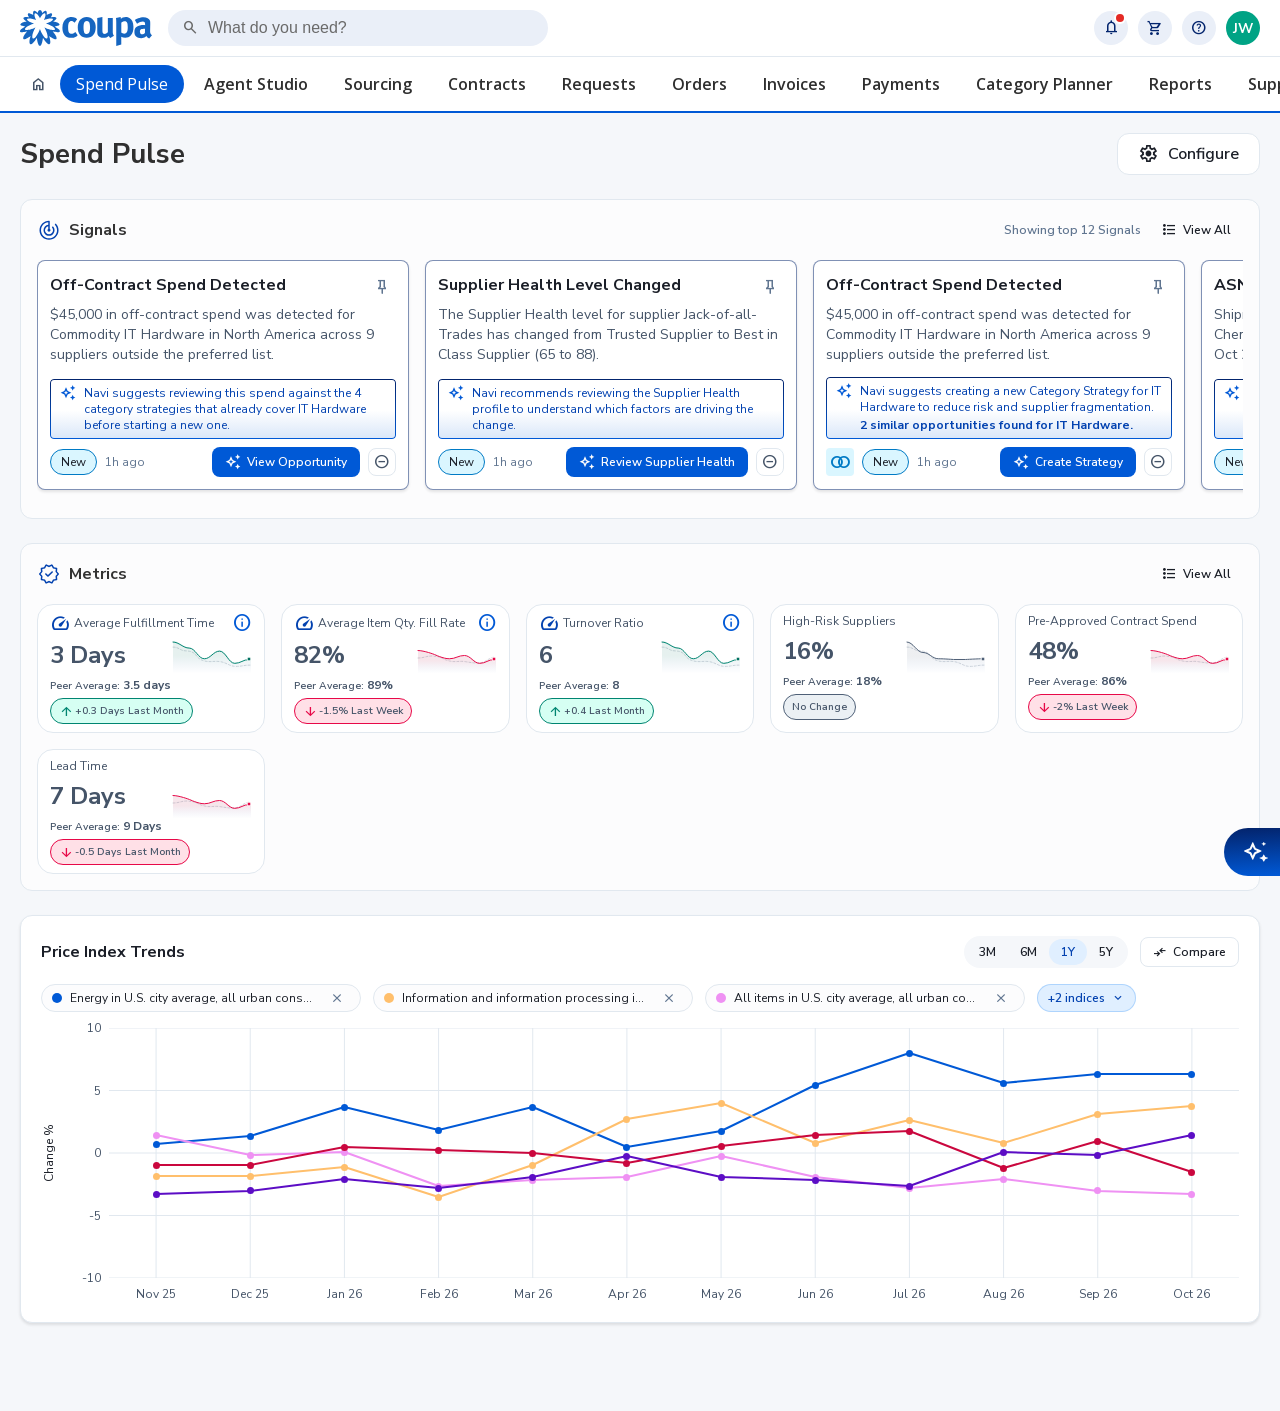
==== commit a950880d: "Bell badge: a small red dot, no number Co-Authored-By: Claude Opus 5.5 <noreply@anthropic.com>" ====
--- a/index.html
+++ b/index.html
@@ -28,7 +28,7 @@
         <input type="search" placeholder="What do you need?" aria-label="What do you need?">
       </label>
       <div class="top-actions">
-        <button class="circle-btn circle-btn--badged" aria-label="Notifications, 1 new" data-act="notif-toggle"><span class="mi mi--sm">notifications</span><span class="circle-btn__badge" aria-hidden="true">1</span></button>
+        <button class="circle-btn circle-btn--badged" aria-label="Notifications, new" data-act="notif-toggle"><span class="mi mi--sm">notifications</span><span class="circle-btn__badge" aria-hidden="true"></span></button>
         <button class="circle-btn" aria-label="Cart"><span class="mi mi--sm">shopping_cart</span></button>
         <button class="circle-btn" aria-label="Help"><span class="mi mi--sm">help</span></button>
         <div class="avatar" title="Jason Wills">JW</div>
--- a/styles.css
+++ b/styles.css
@@ -4295,9 +4295,7 @@
 .opp-upl .spacer{flex:1}
 a.btn{text-decoration:none;display:inline-flex;align-items:center}
 
-/* The bell's red badge: always on, the way the product shows unread
-   notifications on its header icons. */
+/* The bell's red dot: always on, to say there is something new. */
 .circle-btn--badged{position:relative}
-.circle-btn__badge{position:absolute;top:-5px;right:-6px;min-width:18px;height:18px;padding:0 5px;border-radius:9px;
-  background:#e42a25;color:#fff;font-size:11px;font-weight:700;line-height:18px;text-align:center;
-  box-shadow:0 0 0 2px var(--s1);pointer-events:none}
+.circle-btn__badge{position:absolute;top:3px;right:4px;width:8px;height:8px;border-radius:50%;
+  background:#e42a25;box-shadow:0 0 0 2px var(--s1);pointer-events:none}
